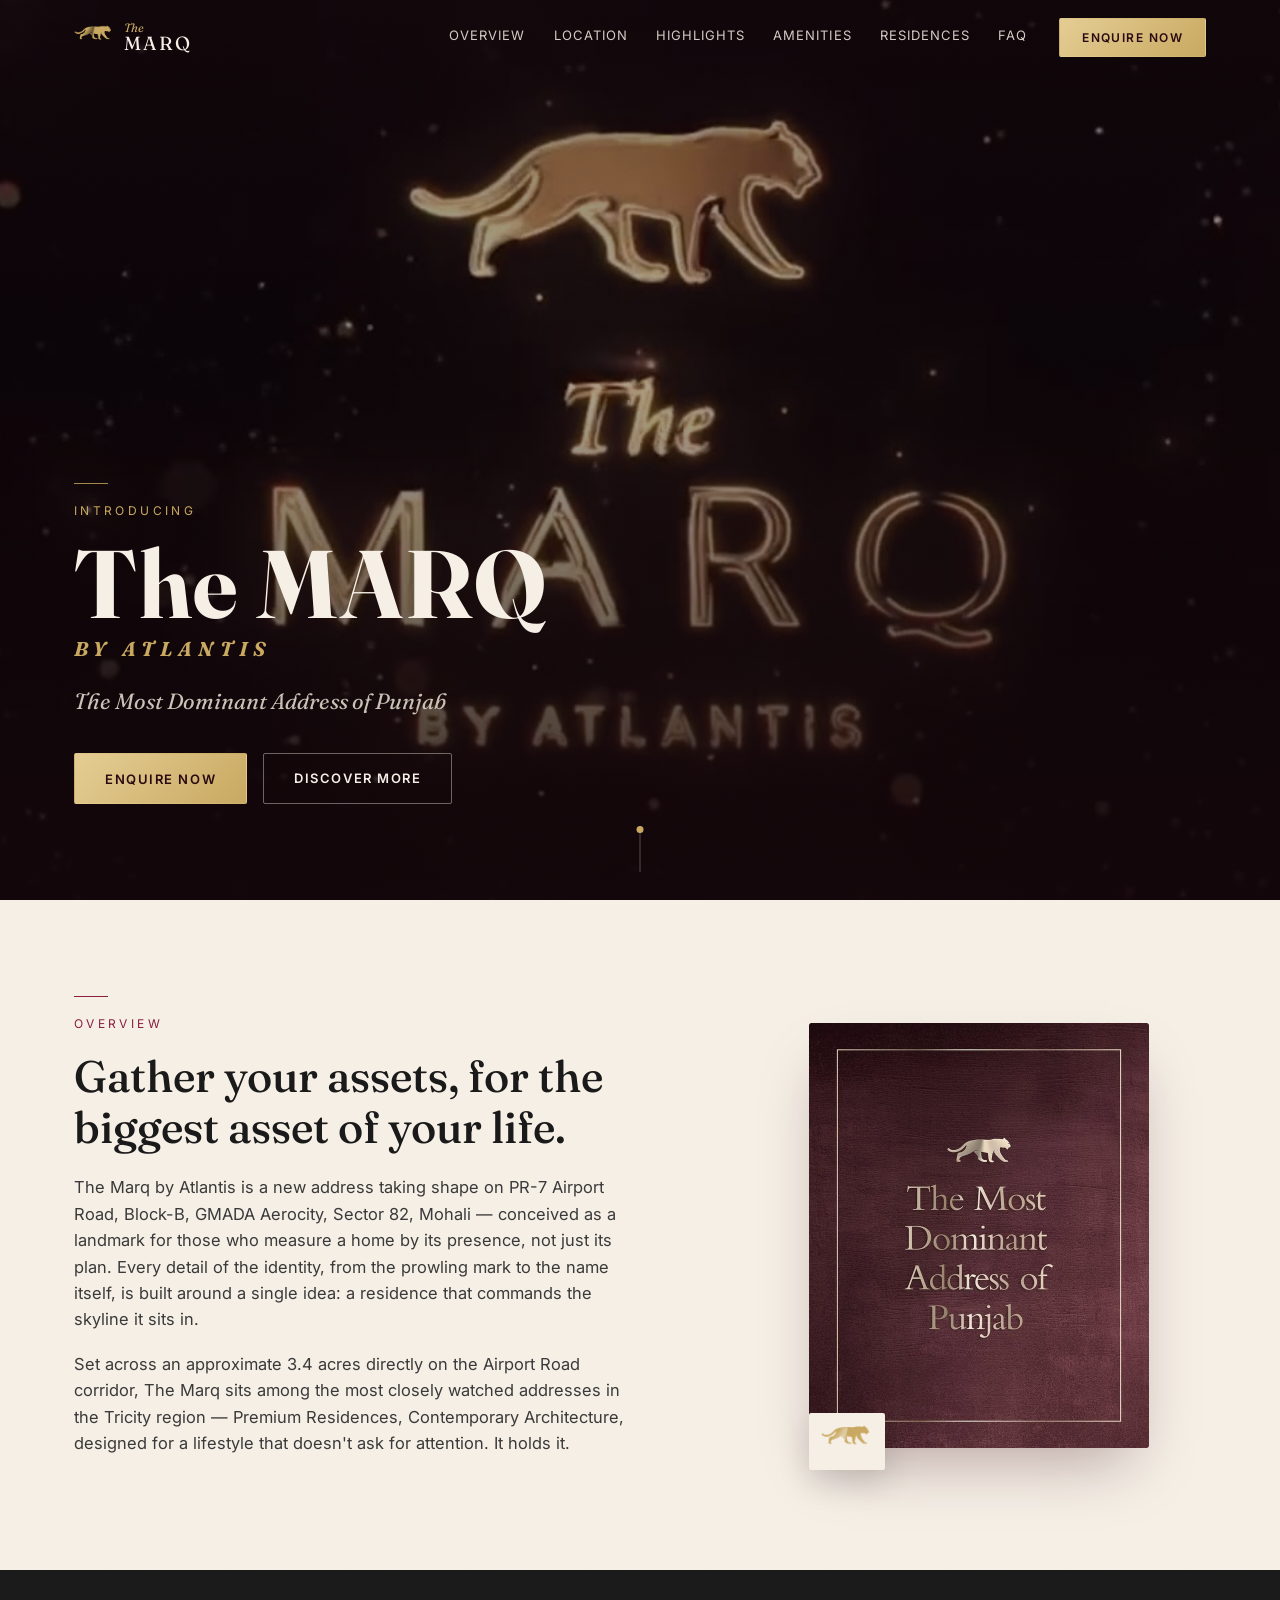
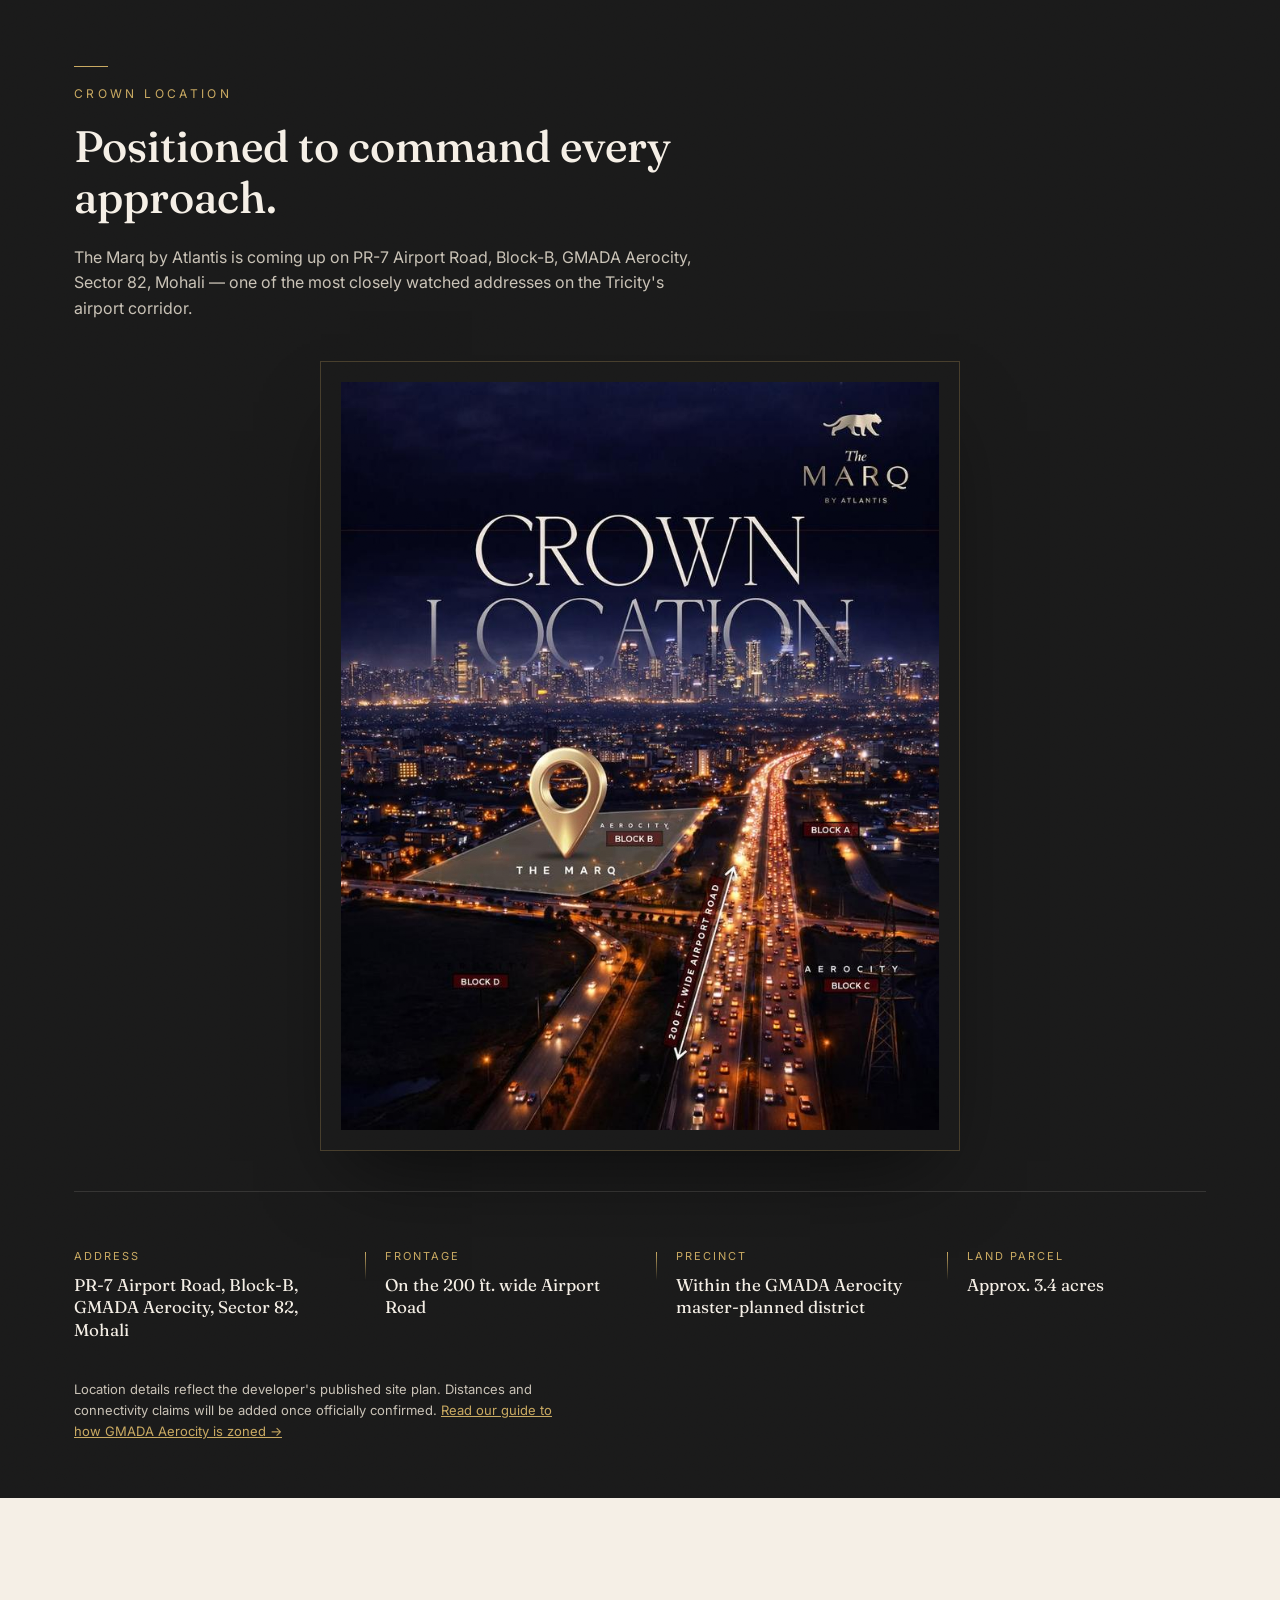
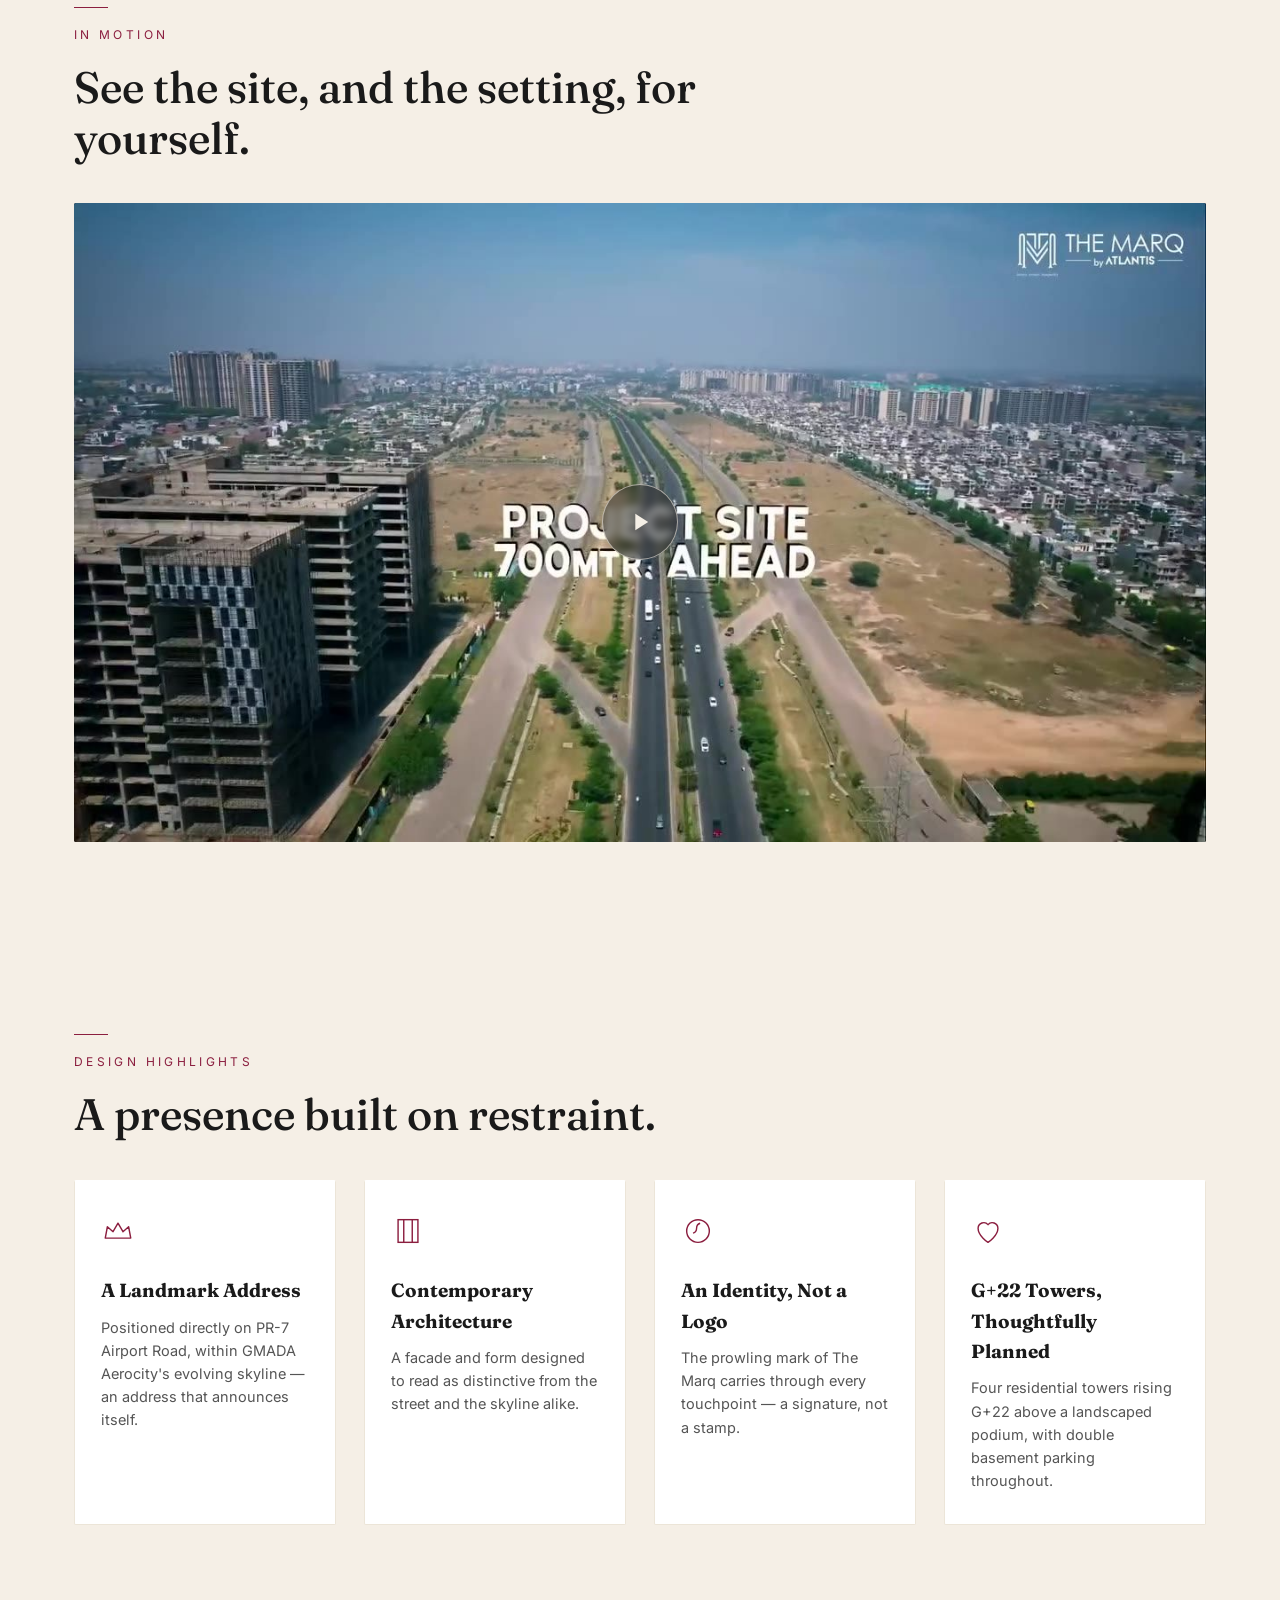
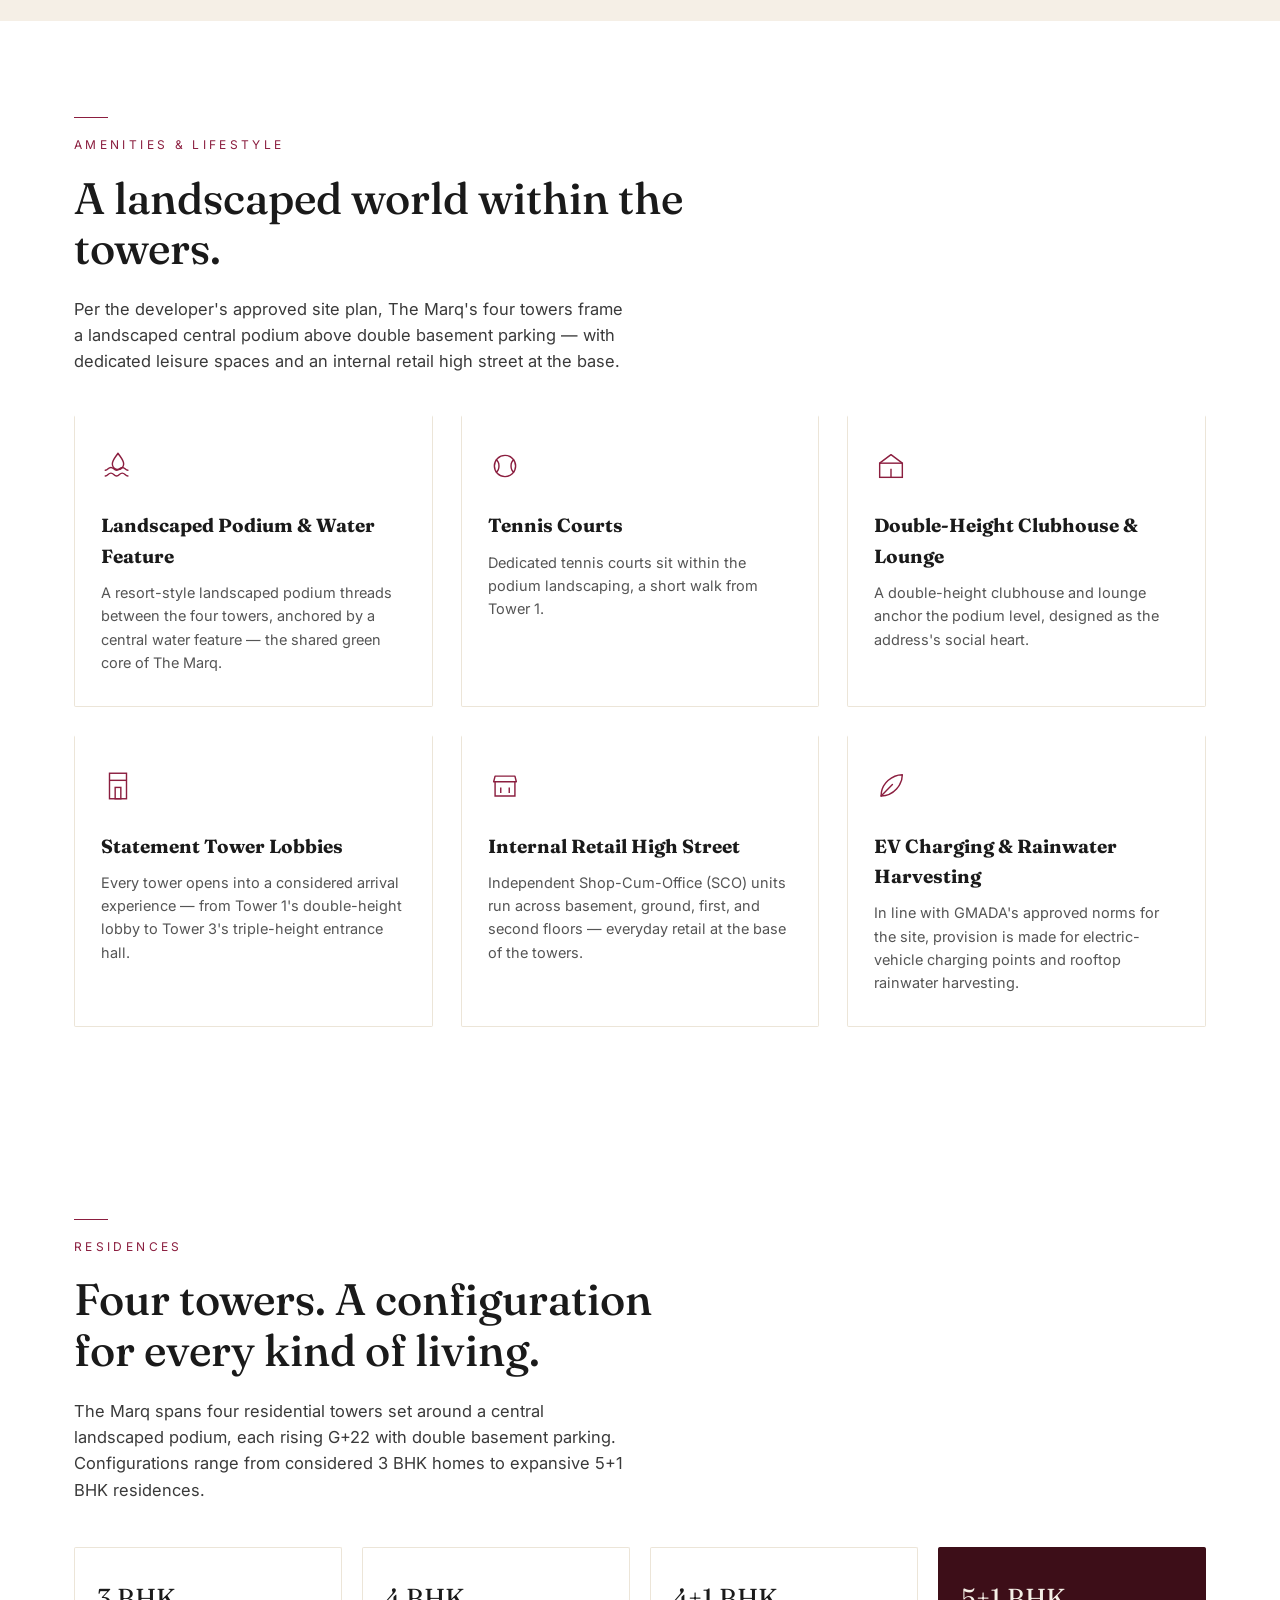
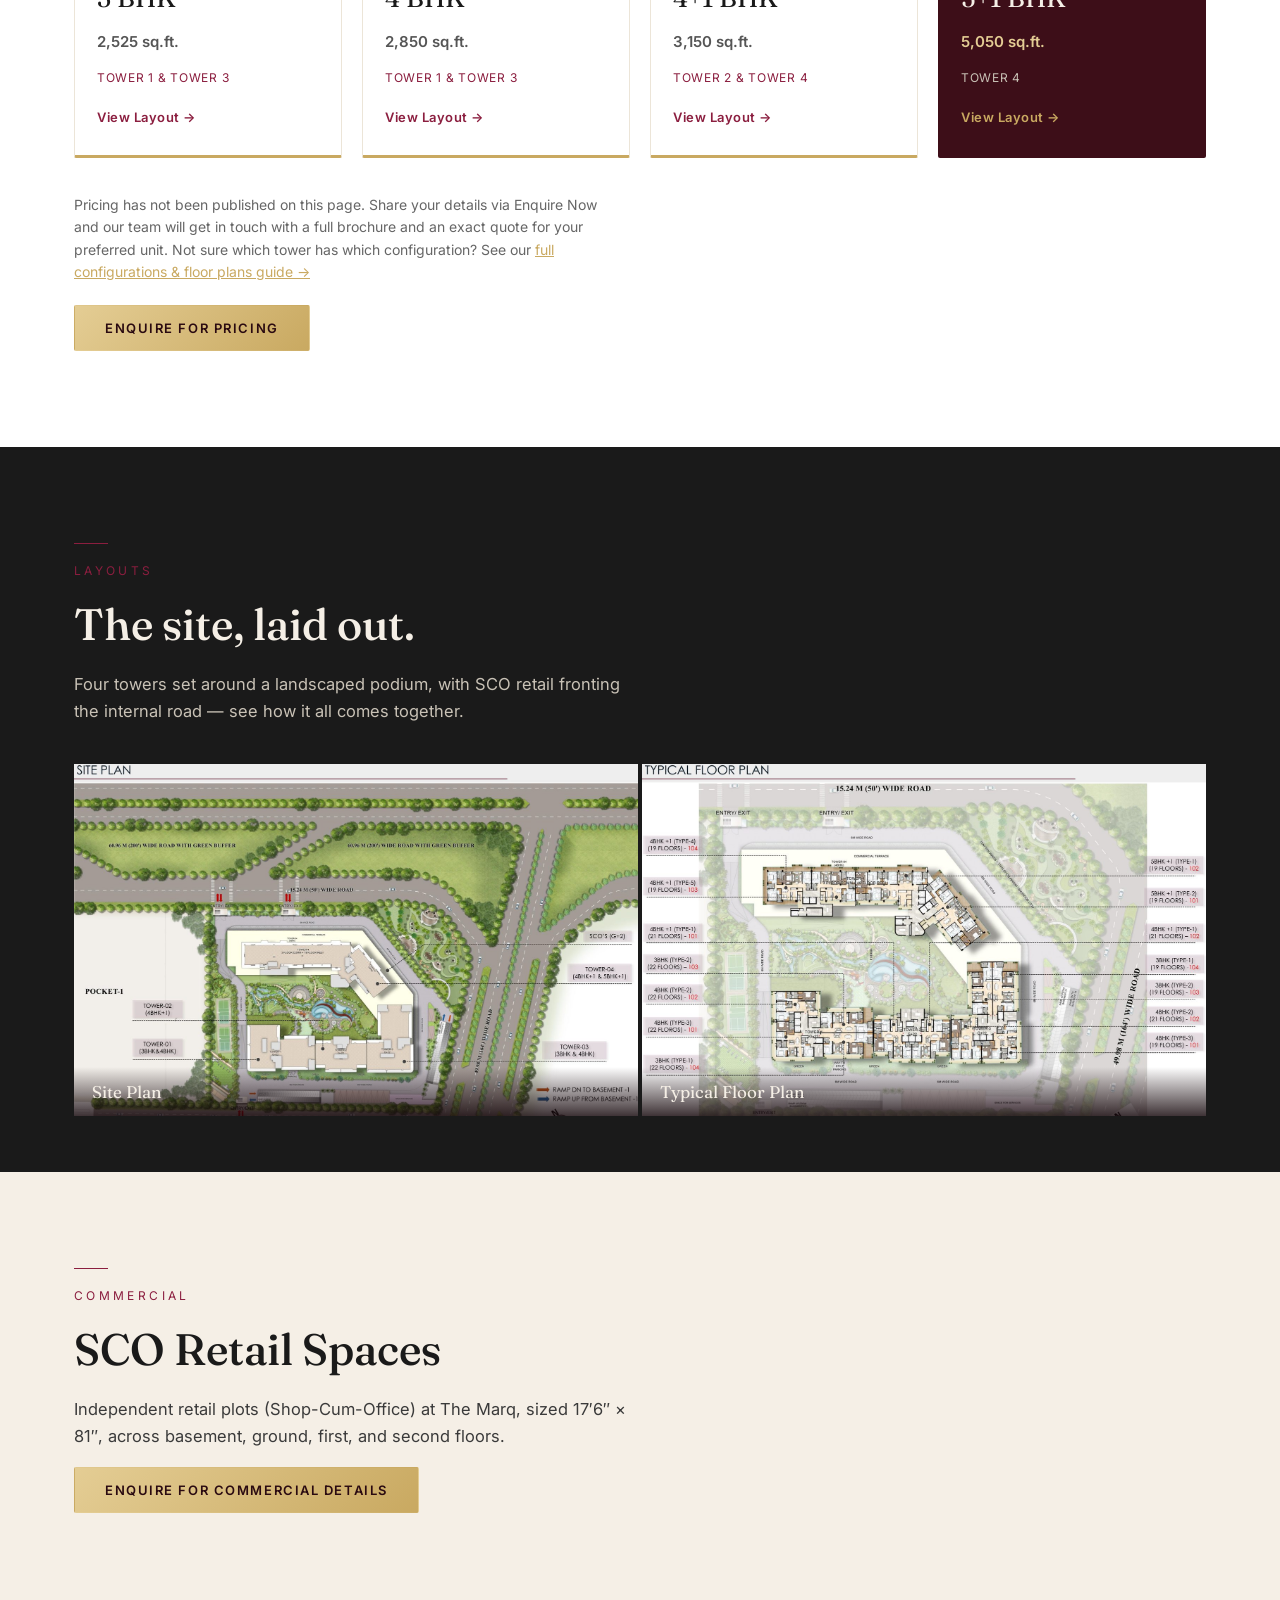
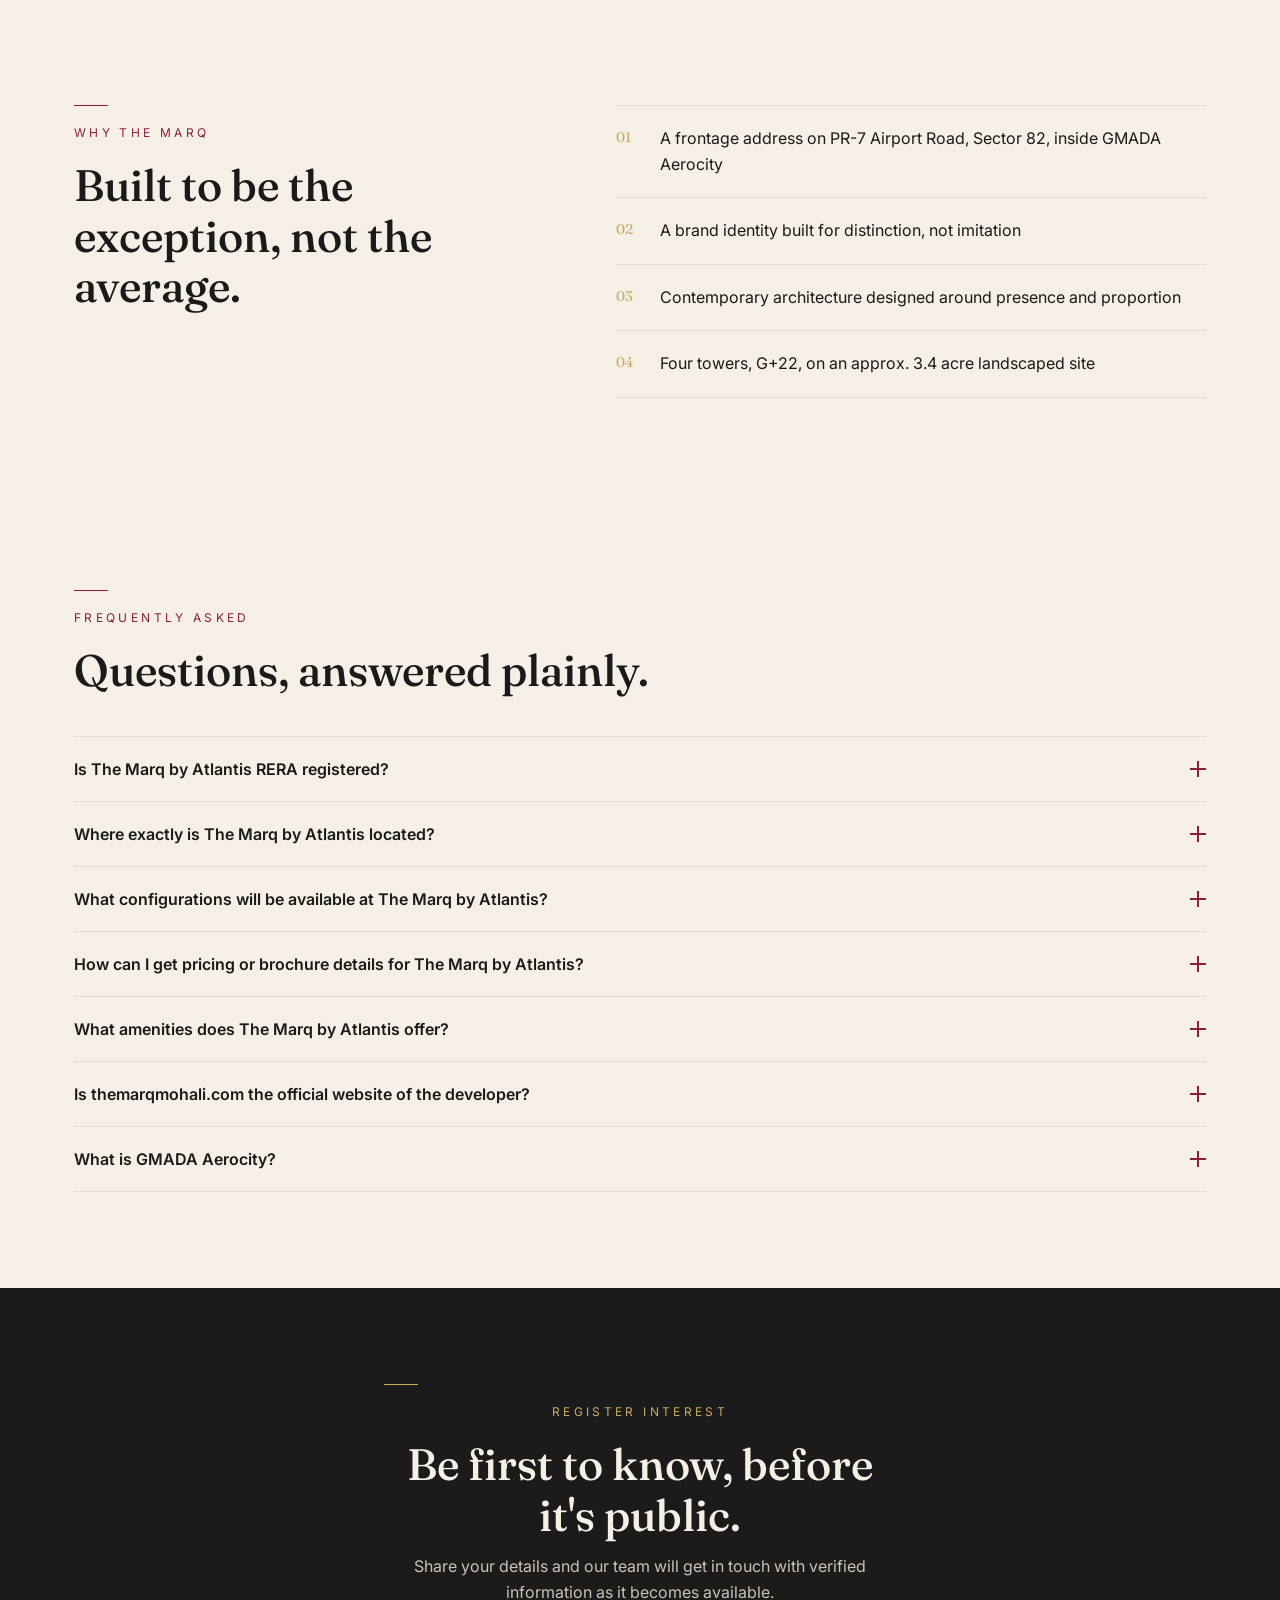
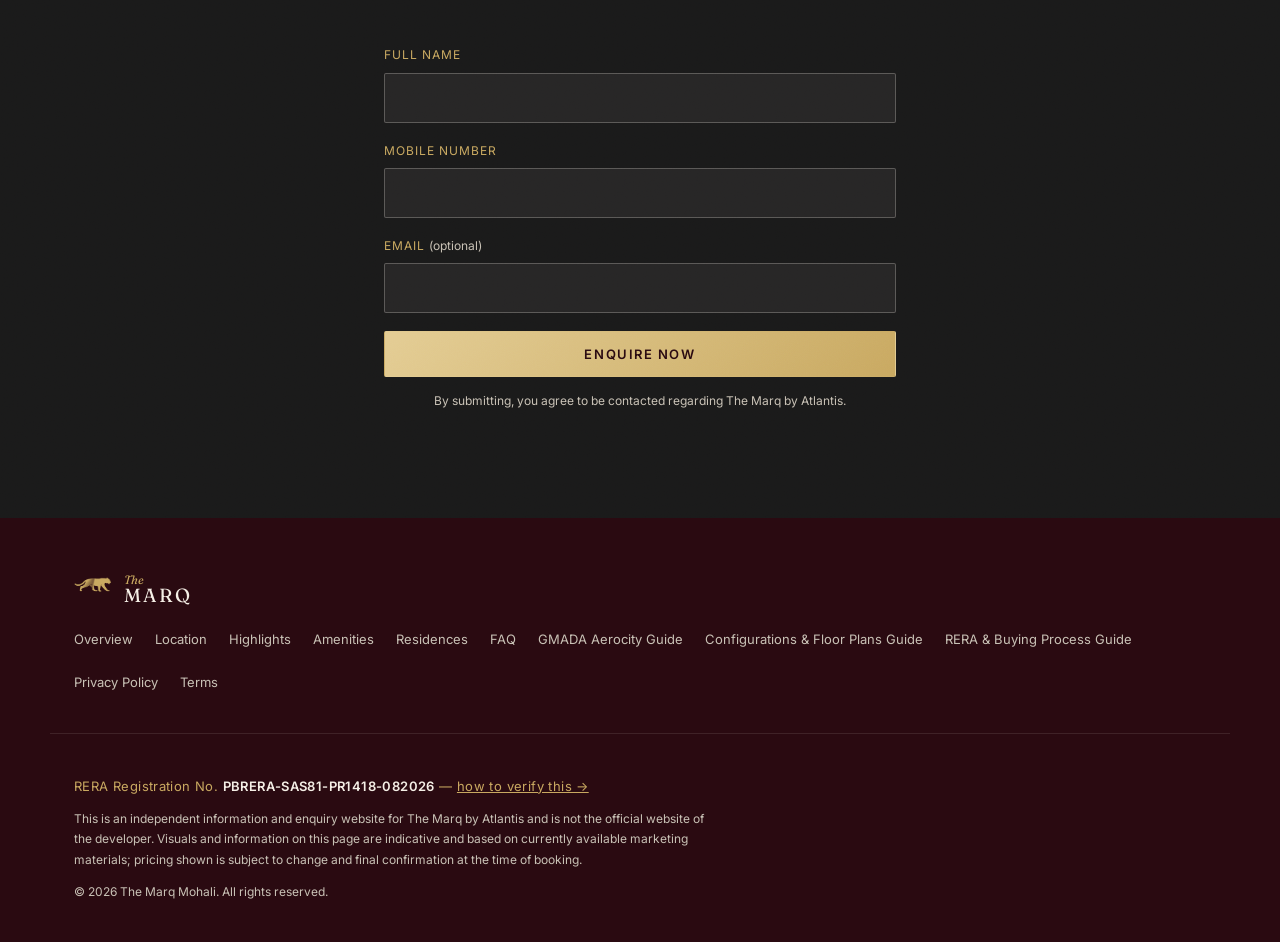
==== index.html @ 149535db "Add files via upload" ====
<!DOCTYPE html>
<html lang="en">
<head>
<!-- Google Tag Manager -->
<script>(function(w,d,s,l,i){w[l]=w[l]||[];w[l].push({'gtm.start':
new Date().getTime(),event:'gtm.js'});var f=d.getElementsByTagName(s)[0],
j=d.createElement(s),dl=l!='dataLayer'?'&l='+l:'';j.async=true;j.src=
'https://www.googletagmanager.com/gtm.js?id='+i+dl;f.parentNode.insertBefore(j,f);
})(window,document,'script','dataLayer','GTM-PC537R3W');</script>
<!-- End Google Tag Manager -->
<meta charset="UTF-8">
<meta name="viewport" content="width=device-width, initial-scale=1.0, viewport-fit=cover">
<title>The Marq by Atlantis Mohali | RERA Approved | 3, 4, 4+1 &amp; 5+1 BHK</title>
<meta name="description" content="The Marq by Atlantis — RERA approved (PBRERA-SAS81-PR1418-082026). 3, 4, 4+1 & 5+1 BHK homes, amenities & SCO retail on PR-7 Airport Road, Mohali.">
<meta name="keywords" content="The Marq Mohali, The Marq by Atlantis, Atlantis The Marq, Atlantis Marq, The Marq RERA, The Marq RERA approved, The Marq 3 BHK, The Marq 4 BHK, The Marq 4+1 BHK, The Marq 5+1 BHK, The Marq Airport Road, The Marq Sector 82, The Marq GMADA Aerocity, The Marq PR-7 Airport Road, The Marq Project Mohali, premium residences Mohali, luxury apartments Airport Road Mohali, Aerocity Mohali apartments">
<link rel="canonical" href="https://themarqmohali.com/">

<!-- Open Graph -->
<meta property="og:type" content="website">
<meta property="og:title" content="The Marq by Atlantis Mohali | RERA Approved | 3, 4, 4+1 &amp; 5+1 BHK">
<meta property="og:description" content="RERA approved (PBRERA-SAS81-PR1418-082026). Residences on PR-7 Airport Road, Sector 82, GMADA Aerocity, Mohali. Register your interest for The Marq by Atlantis.">
<meta property="og:url" content="https://themarqmohali.com/">
<meta property="og:image" content="https://themarqmohali.com/assets/images/brand-cover.jpg">
<meta property="og:locale" content="en_IN">
<meta property="og:site_name" content="The Marq Mohali">

<!-- Twitter -->
<meta name="twitter:card" content="summary_large_image">
<meta name="twitter:title" content="The Marq by Atlantis Mohali | RERA Approved">
<meta name="twitter:description" content="RERA approved. Residences on PR-7 Airport Road, Sector 82, GMADA Aerocity, Mohali.">
<meta name="twitter:image" content="https://themarqmohali.com/assets/images/brand-cover.jpg">

<!-- Geo -->
<meta name="geo.region" content="IN-PB">
<meta name="geo.placename" content="Mohali, Sector 82, GMADA Aerocity">

<link rel="icon" type="image/png" sizes="32x32" href="assets/favicon-32.png">
<link rel="icon" type="image/png" sizes="48x48" href="assets/favicon-48.png">
<link rel="apple-touch-icon" href="assets/apple-touch-icon.png">
<link rel="manifest" href="manifest.json">
<meta name="theme-color" content="#3D0E18">

<link rel="preload" as="image" href="assets/images/hero-poster-mobile.jpg" media="(max-width: 640px)">
<link rel="preload" as="image" href="assets/images/hero-poster.jpg" media="(min-width: 641px)">
<link rel="preconnect" href="https://fonts.googleapis.com">
<link rel="preconnect" href="https://fonts.gstatic.com" crossorigin>
<!-- Fonts loaded async (preload + swap to non-blocking media) so they don't delay first paint;
     font-display:swap in the URL already avoids invisible-text flash while they arrive. -->
<link rel="preload" as="style" href="https://fonts.googleapis.com/css2?family=Fraunces:ital,opsz,wght@0,9..144,400;0,9..144,500;0,9..144,600;1,9..144,400&family=Inter:wght@400;500;600;700&display=swap">
<link href="https://fonts.googleapis.com/css2?family=Fraunces:ital,opsz,wght@0,9..144,400;0,9..144,500;0,9..144,600;1,9..144,400&family=Inter:wght@400;500;600;700&display=swap" rel="stylesheet" media="print" onload="this.media='all'">
<noscript><link href="https://fonts.googleapis.com/css2?family=Fraunces:ital,opsz,wght@0,9..144,400;0,9..144,500;0,9..144,600;1,9..144,400&family=Inter:wght@400;500;600;700&display=swap" rel="stylesheet"></noscript>
<link rel="stylesheet" href="styles.css">

<script type="application/ld+json">
{
  "@context": "https://schema.org",
  "@graph": [
    {
      "@type": "Organization",
      "@id": "https://themarqmohali.com/#organization",
      "name": "The Marq Mohali",
      "url": "https://themarqmohali.com/",
      "logo": "https://themarqmohali.com/assets/icon-512.png",
      "description": "Independent information and enquiry site for The Marq by Atlantis, PR-7 Airport Road, Sector 82, Block-B, GMADA Aerocity, Mohali."
    },
    {
      "@type": "WebSite",
      "@id": "https://themarqmohali.com/#website",
      "url": "https://themarqmohali.com/",
      "name": "The Marq Mohali",
      "inLanguage": "en-IN",
      "publisher": { "@id": "https://themarqmohali.com/#organization" }
    },
    {
      "@type": "BreadcrumbList",
      "itemListElement": [
        { "@type": "ListItem", "position": 1, "name": "Home", "item": "https://themarqmohali.com/" }
      ]
    },
    {
      "@type": "ApartmentComplex",
      "@id": "https://themarqmohali.com/#property",
      "name": "The Marq by Atlantis",
      "identifier": "PBRERA-SAS81-PR1418-082026",
      "description": "Four-tower residential development on PR-7 Airport Road, Block-B, GMADA Aerocity, Sector 82, Mohali, offering 3 BHK, 4 BHK, 4+1 BHK and 5+1 BHK residences with an internal SCO retail high street.",
      "url": "https://themarqmohali.com/",
      "image": "https://themarqmohali.com/assets/images/brand-cover.jpg",
      "address": {
        "@type": "PostalAddress",
        "streetAddress": "PR-7 Airport Road, Block-B, GMADA Aerocity",
        "addressLocality": "Mohali",
        "addressRegion": "Punjab",
        "addressCountry": "IN"
      },
      "amenityFeature": [
        { "@type": "LocationFeatureSpecification", "name": "Landscaped Central Podium & Water Feature" },
        { "@type": "LocationFeatureSpecification", "name": "Tennis Courts" },
        { "@type": "LocationFeatureSpecification", "name": "Double-Height Clubhouse & Lounge" },
        { "@type": "LocationFeatureSpecification", "name": "Double-Height & Triple-Height Tower Entrance Lobbies" },
        { "@type": "LocationFeatureSpecification", "name": "Double Basement Parking" },
        { "@type": "LocationFeatureSpecification", "name": "Internal SCO Retail High Street" },
        { "@type": "LocationFeatureSpecification", "name": "EV Charging Provision" },
        { "@type": "LocationFeatureSpecification", "name": "Rainwater Harvesting" }
      ]
    },
    {
      "@type": "FAQPage",
      "mainEntity": [
        {
          "@type": "Question",
          "name": "Is The Marq by Atlantis RERA registered?",
          "acceptedAnswer": { "@type": "Answer", "text": "Yes. The Marq by Atlantis is RERA registered under registration number PBRERA-SAS81-PR1418-082026." }
        },
        {
          "@type": "Question",
          "name": "Where exactly is The Marq by Atlantis located?",
          "acceptedAnswer": { "@type": "Answer", "text": "The Marq by Atlantis is located on PR-7 Airport Road, Block-B, GMADA Aerocity, Sector 82, Mohali, Punjab." }
        },
        {
          "@type": "Question",
          "name": "What configurations will be available at The Marq by Atlantis?",
          "acceptedAnswer": { "@type": "Answer", "text": "The Marq offers 3 BHK (2,525 sq.ft.), 4 BHK (2,850 sq.ft.), 4+1 BHK (3,150 sq.ft.), and 5+1 BHK (5,050 sq.ft.) residences across four towers, each rising G+22 with double basement parking." }
        },
        {
          "@type": "Question",
          "name": "How can I get pricing or brochure details for The Marq by Atlantis?",
          "acceptedAnswer": { "@type": "Answer", "text": "Layouts for each configuration are available to view in the Residences section above. For pricing and a full brochure, share your details via the Enquire Now form and our team will reach out." }
        },
        {
          "@type": "Question",
          "name": "What amenities does The Marq by Atlantis offer?",
          "acceptedAnswer": { "@type": "Answer", "text": "Per the approved site plan, The Marq is designed around a landscaped central podium with a water feature and tennis courts, a double-height clubhouse and lounge, statement double- and triple-height tower entrance lobbies, double basement parking, and an internal SCO retail high street across basement, ground, first, and second floors." }
        },
        {
          "@type": "Question",
          "name": "Is themarqmohali.com the official website of the developer?",
          "acceptedAnswer": { "@type": "Answer", "text": "No. themarqmohali.com is an independent information and enquiry website for The Marq by Atlantis, not the official developer website. Details on this site are based on publicly available marketing and site-plan materials and are updated as official information is confirmed." }
        },
        {
          "@type": "Question",
          "name": "What is GMADA Aerocity?",
          "acceptedAnswer": { "@type": "Answer", "text": "GMADA Aerocity is a master-planned residential and commercial township developed by the Greater Mohali Area Development Authority (GMADA) along the Chandigarh airport corridor in Sector 82, Mohali. The Marq by Atlantis sits within this township, on PR-7 Airport Road, Block-B." }
        }
      ]
    }
  ]
}
</script>
</head>
<body>
<!-- Google Tag Manager (noscript) -->
<noscript><iframe src="https://www.googletagmanager.com/ns.html?id=GTM-PC537R3W"
height="0" width="0" style="display:none;visibility:hidden"></iframe></noscript>
<!-- End Google Tag Manager (noscript) -->

<a class="skip-link" href="#enquire">Skip to enquiry form</a>

<!-- ================= HEADER ================= -->
<header class="site-header" id="siteHeader">
  <div class="header-inner">
    <a href="#top" class="brand" aria-label="The Marq by Atlantis — home">
      <img class="brand-mark" src="assets/images/panther-mark.png" alt="" aria-hidden="true" width="427" height="269">
      <span class="brand-text">
        <span class="brand-the">The</span>
        <span class="brand-marq">MARQ</span>
      </span>
    </a>

    <nav class="site-nav" id="siteNav" aria-label="Primary">
      <a href="#overview">Overview</a>
      <a href="#location">Location</a>
      <a href="#highlights">Highlights</a>
      <a href="#amenities">Amenities</a>
      <a href="#configs">Residences</a>
      <a href="#faq">FAQ</a>
    </nav>

    <button class="btn btn-gold header-cta" data-open-modal>Enquire Now</button>

    <button class="nav-toggle" id="navToggle" aria-label="Open menu" aria-expanded="false" aria-controls="mobileNav">
      <span></span><span></span><span></span>
    </button>
  </div>
</header>

<!-- Kept outside <header> on purpose: backdrop-filter on the scrolled header
     creates a new containing block for position:fixed descendants, which
     broke this overlay's full-viewport sizing once scrolled. -->
<div class="mobile-nav" id="mobileNav">
  <button class="mobile-nav-close" id="mobileNavClose" aria-label="Close menu">&times;</button>
  <img class="mobile-nav-mark" src="assets/images/panther-mark.png" alt="" aria-hidden="true" width="427" height="269">
  <a href="#overview">Overview</a>
  <a href="#location">Location</a>
  <a href="#highlights">Highlights</a>
  <a href="#amenities">Amenities</a>
  <a href="#configs">Residences</a>
  <a href="#faq">FAQ</a>
  <button class="btn btn-gold" data-open-modal>Enquire Now</button>
</div>

<!-- ================= HERO ================= -->
<section class="hero grain" id="top">
  <video class="hero-video" id="heroVideo" autoplay muted loop playsinline aria-hidden="true"></video>
  <script>
    // <source media="..."> on <video> isn't reliably honored across browsers,
    // so pick the right clip and poster explicitly before it starts loading.
    (function () {
      var v = document.getElementById('heroVideo');
      var isMobile = window.matchMedia('(max-width: 640px)').matches;
      v.src = isMobile ? 'assets/videos/welcome-hero-mobile-web.mp4' : 'assets/videos/welcome-hero-web.mp4';
      v.poster = isMobile ? 'assets/images/hero-poster-mobile.jpg' : 'assets/images/hero-poster.jpg';
    })();
  </script>
  <div class="hero-scrim"></div>

  <div class="hero-content">
    <div class="hero-text">
      <p class="eyebrow">Introducing</p>
      <h1 class="hero-title">The MARQ <span class="by-line">by Atlantis</span></h1>
      <p class="hero-tagline">The Most Dominant Address of Punjab</p>
    </div>
    <div class="hero-actions">
      <button class="btn btn-gold" data-open-modal>Enquire Now</button>
      <a href="#overview" class="btn btn-ghost">Discover More</a>
    </div>
  </div>

  <a href="#overview" class="scroll-cue" aria-label="Scroll to content">
    <span></span>
  </a>
</section>

<!-- ================= OVERVIEW ================= -->
<section class="section overview" id="overview">
  <div class="container overview-grid">
    <div class="overview-copy">
      <p class="eyebrow eyebrow-dark">Overview</p>
      <h2 class="section-title">Gather your assets, for the biggest asset of your life.</h2>
      <p class="body-text">
        The Marq by Atlantis is a new address taking shape on PR-7 Airport Road, Block-B,
        GMADA Aerocity, Sector 82, Mohali — conceived as a landmark for those who measure a
        home by its presence, not just its plan. Every detail of the identity, from the
        prowling mark to the name itself, is built around a single idea: a residence that
        commands the skyline it sits in.
      </p>
      <p class="body-text">
        Set across an approximate 3.4 acres directly on the Airport Road corridor, The Marq
        sits among the most closely watched addresses in the Tricity region — Premium
        Residences, Contemporary Architecture, designed for a lifestyle that doesn't ask
        for attention. It holds it.
      </p>
    </div>
    <div class="overview-visual">
      <div class="plate">
        <img src="assets/images/brand-cover.jpg" alt="The Marq by Atlantis — The Most Dominant Address of Punjab" loading="lazy" width="680" height="850">
      </div>
      <img class="panther-float" src="assets/images/panther-mark.png" alt="" width="427" height="269">
    </div>
  </div>
</section>

<!-- ================= CROWN LOCATION ================= -->
<section class="section location grain" id="location">
  <div class="container">
    <p class="eyebrow">Crown Location</p>
    <h2 class="section-title section-title-light">Positioned to command every approach.</h2>
    <p class="location-intro">
      The Marq by Atlantis is coming up on PR-7 Airport Road, Block-B, GMADA Aerocity,
      Sector 82, Mohali — one of the most closely watched addresses on the Tricity's
      airport corridor.
    </p>
  </div>

  <div class="location-visual">
    <img src="assets/images/logo-lockup.jpg" srcset="assets/images/logo-lockup-mobile.jpg 740w, assets/images/logo-lockup.jpg 1170w" sizes="(max-width: 700px) 100vw, 640px" alt="The Marq by Atlantis location map — PR-7 Airport Road, Block-B, GMADA Aerocity, Sector 82, Mohali" loading="lazy" width="1170" height="1463">
  </div>

  <div class="container">
    <div class="location-facts">
      <div class="fact">
        <span class="fact-label">Address</span>
        <span class="fact-value">PR-7 Airport Road, Block-B, GMADA Aerocity, Sector 82, Mohali</span>
      </div>
      <div class="fact">
        <span class="fact-label">Frontage</span>
        <span class="fact-value">On the 200 ft. wide Airport Road</span>
      </div>
      <div class="fact">
        <span class="fact-label">Precinct</span>
        <span class="fact-value">Within the GMADA Aerocity master-planned district</span>
      </div>
      <div class="fact">
        <span class="fact-label">Land Parcel</span>
        <span class="fact-value">Approx. 3.4 acres</span>
      </div>
    </div>
    <p class="location-note">
      Location details reflect the developer's published site plan. Distances and connectivity
      claims will be added once officially confirmed.
      <a href="guides/gmada-aerocity-explained.html" style="color: var(--gold);">Read our guide to how GMADA Aerocity is zoned &rarr;</a>
    </p>
  </div>
</section>

<!-- ================= VIDEO SHOWCASE ================= -->
<section class="section showcase">
  <div class="container">
    <p class="eyebrow eyebrow-dark">In Motion</p>
    <h2 class="section-title">See the site, and the setting, for yourself.</h2>
  </div>
  <div class="showcase-player" id="showcasePlayer">
    <video id="showcaseVideo" playsinline preload="none" poster="assets/images/showcase-poster.jpg">
      <source src="assets/videos/celebrating-life-web.mp4" type="video/mp4">
    </video>
    <script>
      // Poster loads eagerly regardless of preload="none", so serve a smaller
      // crop on mobile rather than the full desktop-width still.
      (function () {
        var v = document.getElementById('showcaseVideo');
        var isMobile = window.matchMedia('(max-width: 640px)').matches;
        v.poster = isMobile ? 'assets/images/showcase-poster-mobile.jpg' : 'assets/images/showcase-poster.jpg';
      })();
    </script>
    <button class="play-button" id="playButton" aria-label="Play video">
      <svg viewBox="0 0 24 24" width="28" height="28"><path d="M8 5v14l11-7z" fill="currentColor"/></svg>
    </button>
  </div>
</section>

<!-- ================= DESIGN HIGHLIGHTS ================= -->
<section class="section highlights" id="highlights">
  <div class="container">
    <p class="eyebrow eyebrow-dark">Design Highlights</p>
    <h2 class="section-title">A presence built on restraint.</h2>

    <div class="highlight-grid">
      <article class="highlight-card">
        <svg class="highlight-icon" viewBox="0 0 48 48" aria-hidden="true"><use href="#icon-crown"></use></svg>
        <h3>A Landmark Address</h3>
        <p>Positioned directly on PR-7 Airport Road, within GMADA Aerocity's evolving
        skyline — an address that announces itself.</p>
      </article>
      <article class="highlight-card">
        <svg class="highlight-icon" viewBox="0 0 48 48" aria-hidden="true"><use href="#icon-facade"></use></svg>
        <h3>Contemporary Architecture</h3>
        <p>A facade and form designed to read as distinctive from the street and
        the skyline alike.</p>
      </article>
      <article class="highlight-card">
        <svg class="highlight-icon" viewBox="0 0 48 48" aria-hidden="true"><use href="#icon-mark"></use></svg>
        <h3>An Identity, Not a Logo</h3>
        <p>The prowling mark of The Marq carries through every touchpoint —
        a signature, not a stamp.</p>
      </article>
      <article class="highlight-card">
        <svg class="highlight-icon" viewBox="0 0 48 48" aria-hidden="true"><use href="#icon-life"></use></svg>
        <h3>G+22 Towers, Thoughtfully Planned</h3>
        <p>Four residential towers rising G+22 above a landscaped podium, with
        double basement parking throughout.</p>
      </article>
    </div>
  </div>
</section>

<!-- ================= AMENITIES ================= -->
<section class="section amenities" id="amenities">
  <div class="container">
    <p class="eyebrow eyebrow-dark">Amenities &amp; Lifestyle</p>
    <h2 class="section-title">A landscaped world within the towers.</h2>
    <p class="body-text">
      Per the developer's approved site plan, The Marq's four towers frame a landscaped
      central podium above double basement parking — with dedicated leisure spaces and
      an internal retail high street at the base.
    </p>

    <div class="highlight-grid amenity-grid">
      <article class="highlight-card">
        <svg class="highlight-icon" viewBox="0 0 48 48" aria-hidden="true"><use href="#icon-water"></use></svg>
        <h3>Landscaped Podium &amp; Water Feature</h3>
        <p>A resort-style landscaped podium threads between the four towers, anchored
        by a central water feature — the shared green core of The Marq.</p>
      </article>
      <article class="highlight-card">
        <svg class="highlight-icon" viewBox="0 0 48 48" aria-hidden="true"><use href="#icon-tennis"></use></svg>
        <h3>Tennis Courts</h3>
        <p>Dedicated tennis courts sit within the podium landscaping, a short walk
        from Tower 1.</p>
      </article>
      <article class="highlight-card">
        <svg class="highlight-icon" viewBox="0 0 48 48" aria-hidden="true"><use href="#icon-club"></use></svg>
        <h3>Double-Height Clubhouse &amp; Lounge</h3>
        <p>A double-height clubhouse and lounge anchor the podium level, designed as
        the address's social heart.</p>
      </article>
      <article class="highlight-card">
        <svg class="highlight-icon" viewBox="0 0 48 48" aria-hidden="true"><use href="#icon-lobby"></use></svg>
        <h3>Statement Tower Lobbies</h3>
        <p>Every tower opens into a considered arrival experience — from Tower 1's
        double-height lobby to Tower 3's triple-height entrance hall.</p>
      </article>
      <article class="highlight-card">
        <svg class="highlight-icon" viewBox="0 0 48 48" aria-hidden="true"><use href="#icon-retail"></use></svg>
        <h3>Internal Retail High Street</h3>
        <p>Independent Shop-Cum-Office (SCO) units run across basement, ground, first,
        and second floors — everyday retail at the base of the towers.</p>
      </article>
      <article class="highlight-card">
        <svg class="highlight-icon" viewBox="0 0 48 48" aria-hidden="true"><use href="#icon-leaf"></use></svg>
        <h3>EV Charging &amp; Rainwater Harvesting</h3>
        <p>In line with GMADA's approved norms for the site, provision is made for
        electric-vehicle charging points and rooftop rainwater harvesting.</p>
      </article>
    </div>
  </div>
</section>

<!-- ================= CONFIGURATIONS ================= -->
<section class="section configs" id="configs">
  <div class="container">
    <p class="eyebrow eyebrow-dark">Residences</p>
    <h2 class="section-title">Four towers. A configuration for every kind of living.</h2>
    <p class="body-text">
      The Marq spans four residential towers set around a central landscaped podium,
      each rising G+22 with double basement parking. Configurations range from
      considered 3 BHK homes to expansive 5+1 BHK residences.
    </p>

    <div class="config-grid">
      <div class="config-card">
        <span class="config-type">3 BHK</span>
        <span class="config-size">2,525 sq.ft.</span>
        <span class="config-towers">Tower 1 &amp; Tower 3</span>
        <button class="config-layout-link" data-lightbox="assets/images/plans/unit-plan-3bhk.jpg" data-lightbox-caption="3 BHK (Type-1) — 2,525 sq.ft.">View Layout &rarr;</button>
      </div>
      <div class="config-card">
        <span class="config-type">4 BHK</span>
        <span class="config-size">2,850 sq.ft.</span>
        <span class="config-towers">Tower 1 &amp; Tower 3</span>
        <button class="config-layout-link" data-lightbox="assets/images/plans/unit-plan-4bhk.jpg" data-lightbox-caption="4 BHK (Type-2) — 2,850 sq.ft.">View Layout &rarr;</button>
      </div>
      <div class="config-card">
        <span class="config-type">4+1 BHK</span>
        <span class="config-size">3,150 sq.ft.</span>
        <span class="config-towers">Tower 2 &amp; Tower 4</span>
        <button class="config-layout-link" data-lightbox="assets/images/plans/unit-plan-4bhk1.jpg" data-lightbox-caption="4+1 BHK (Type-1) — 3,150 sq.ft.">View Layout &rarr;</button>
      </div>
      <div class="config-card config-card-feature">
        <span class="config-type">5+1 BHK</span>
        <span class="config-size">5,050 sq.ft.</span>
        <span class="config-towers">Tower 4</span>
        <button class="config-layout-link" data-lightbox="assets/images/plans/unit-plan-5bhk1.jpg" data-lightbox-caption="5+1 BHK (Type-1) — 5,050 sq.ft.">View Layout &rarr;</button>
      </div>
    </div>

    <p class="config-note">
      Pricing has not been published on this page. Share your details via Enquire Now
      and our team will get in touch with a full brochure and an exact quote for your
      preferred unit. Not sure which tower has which configuration? See our
      <a href="guides/configurations-floor-plans-guide.html" style="color: var(--gold);">full configurations &amp; floor plans guide &rarr;</a>
    </p>
    <button class="btn btn-gold" data-open-modal>Enquire for Pricing</button>
  </div>
</section>

<!-- ================= MASTER PLAN ================= -->
<section class="section master-plan" id="master-plan">
  <div class="container">
    <p class="eyebrow eyebrow-dark">Layouts</p>
    <h2 class="section-title section-title-light">The site, laid out.</h2>
    <p class="body-text" style="color: var(--ivory-dim);">
      Four towers set around a landscaped podium, with SCO retail fronting the
      internal road — see how it all comes together.
    </p>
  </div>
  <div class="plan-gallery">
    <button class="plan-thumb" data-lightbox="assets/images/plans/site-plan.jpg" data-lightbox-caption="Site Plan">
      <img src="assets/images/plans/site-plan.jpg" alt="The Marq by Atlantis site plan" loading="lazy" width="1600" height="1085">
      <span>Site Plan</span>
    </button>
    <button class="plan-thumb" data-lightbox="assets/images/plans/typical-floor-plan.jpg" data-lightbox-caption="Typical Floor Plan">
      <img src="assets/images/plans/typical-floor-plan.jpg" alt="The Marq by Atlantis typical floor plan" loading="lazy" width="1600" height="1085">
      <span>Typical Floor Plan</span>
    </button>
  </div>
</section>

<!-- ================= COMMERCIAL SCO ================= -->
<section class="section commercial-sco">
  <div class="container">
    <p class="eyebrow eyebrow-dark">Commercial</p>
    <h2 class="section-title">SCO Retail Spaces</h2>
    <p class="body-text">
      Independent retail plots (Shop-Cum-Office) at The Marq, sized 17&prime;6&Prime; &times; 81&Prime;,
      across basement, ground, first, and second floors.
    </p>
    <button class="btn btn-gold" data-open-modal>Enquire for Commercial Details</button>
  </div>
</section>

<!-- ================= WHY THE MARQ ================= -->
<section class="section why">
  <div class="container why-grid">
    <div>
      <p class="eyebrow eyebrow-dark">Why The Marq</p>
      <h2 class="section-title">Built to be the exception, not the average.</h2>
    </div>
    <ul class="why-list">
      <li><span>01</span> A frontage address on PR-7 Airport Road, Sector 82, inside GMADA Aerocity</li>
      <li><span>02</span> A brand identity built for distinction, not imitation</li>
      <li><span>03</span> Contemporary architecture designed around presence and proportion</li>
      <li><span>04</span> Four towers, G+22, on an approx. 3.4 acre landscaped site</li>
    </ul>
  </div>
</section>

<!-- ================= FAQ ================= -->
<section class="section faq" id="faq">
  <div class="container">
    <p class="eyebrow eyebrow-dark">Frequently Asked</p>
    <h2 class="section-title">Questions, answered plainly.</h2>

    <div class="faq-list" id="faqList">
      <div class="faq-item">
        <button class="faq-q" aria-expanded="false">
          Is The Marq by Atlantis RERA registered?
          <span class="faq-toggle"></span>
        </button>
        <div class="faq-a"><p>Yes. The Marq by Atlantis is RERA registered under registration number <strong>PBRERA-SAS81-PR1418-082026</strong>.</p></div>
      </div>
      <div class="faq-item">
        <button class="faq-q" aria-expanded="false">
          Where exactly is The Marq by Atlantis located?
          <span class="faq-toggle"></span>
        </button>
        <div class="faq-a"><p>The Marq by Atlantis is located on PR-7 Airport Road, Block-B, GMADA Aerocity, Sector 82, Mohali, Punjab.</p></div>
      </div>
      <div class="faq-item">
        <button class="faq-q" aria-expanded="false">
          What configurations will be available at The Marq by Atlantis?
          <span class="faq-toggle"></span>
        </button>
        <div class="faq-a"><p>The Marq offers 3 BHK (2,525 sq.ft.), 4 BHK (2,850 sq.ft.), 4+1 BHK (3,150 sq.ft.), and 5+1 BHK (5,050 sq.ft.) residences across four towers, each rising G+22 with double basement parking.</p></div>
      </div>
      <div class="faq-item">
        <button class="faq-q" aria-expanded="false">
          How can I get pricing or brochure details for The Marq by Atlantis?
          <span class="faq-toggle"></span>
        </button>
        <div class="faq-a"><p>Layouts for each configuration are available to view in the Residences section above. For pricing and a full brochure, share your details via the Enquire Now form and our team will reach out.</p></div>
      </div>
      <div class="faq-item">
        <button class="faq-q" aria-expanded="false">
          What amenities does The Marq by Atlantis offer?
          <span class="faq-toggle"></span>
        </button>
        <div class="faq-a"><p>Per the approved site plan, The Marq is designed around a landscaped central podium with a water feature and tennis courts, a double-height clubhouse and lounge, statement double- and triple-height tower entrance lobbies, double basement parking, and an internal SCO retail high street across basement, ground, first, and second floors.</p></div>
      </div>
      <div class="faq-item">
        <button class="faq-q" aria-expanded="false">
          Is themarqmohali.com the official website of the developer?
          <span class="faq-toggle"></span>
        </button>
        <div class="faq-a"><p>No. themarqmohali.com is an independent information and enquiry website for The Marq by Atlantis, not the official developer website. Details on this site are based on publicly available marketing and site-plan materials and are updated as official information is confirmed.</p></div>
      </div>
      <div class="faq-item">
        <button class="faq-q" aria-expanded="false">
          What is GMADA Aerocity?
          <span class="faq-toggle"></span>
        </button>
        <div class="faq-a"><p>GMADA Aerocity is a master-planned residential and commercial township developed by the Greater Mohali Area Development Authority (GMADA) along the Chandigarh airport corridor in Sector 82, Mohali. The Marq by Atlantis sits within this township, on PR-7 Airport Road, Block-B.</p></div>
      </div>
    </div>
  </div>
</section>

<!-- ================= ENQUIRE ================= -->
<section class="section enquire grain" id="enquire">
  <div class="container enquire-inner">
    <p class="eyebrow">Register Interest</p>
    <h2 class="section-title section-title-light">Be first to know, before it's public.</h2>
    <p class="enquire-sub">Share your details and our team will get in touch with verified information as it becomes available.</p>

    <form class="lead-form" id="mainForm" novalidate>
      <input type="hidden" name="project" value="The Marq by Atlantis">
      <input type="hidden" name="source" value="main-form">
      <div class="field">
        <label for="mainName">Full Name</label>
        <input type="text" id="mainName" name="name" required autocomplete="name">
      </div>
      <div class="field">
        <label for="mainMobile">Mobile Number</label>
        <input type="tel" id="mainMobile" name="mobile" required autocomplete="tel">
      </div>
      <div class="field">
        <label for="mainEmail">Email <span class="optional">(optional)</span></label>
        <input type="email" id="mainEmail" name="email" autocomplete="email">
      </div>
      <button type="submit" class="btn btn-gold btn-block">Enquire Now</button>
      <p class="form-note">By submitting, you agree to be contacted regarding The Marq by Atlantis.</p>
    </form>

    <div class="form-success" id="mainSuccess" hidden>
      <svg viewBox="0 0 24 24" width="40" height="40"><path d="M9 16.2 4.8 12l-1.4 1.4L9 19 21 7l-1.4-1.4z" fill="currentColor"/></svg>
      <h3>Thank you!</h3>
      <p>Our team will contact you shortly with verified details on The Marq by Atlantis.</p>
    </div>
  </div>
</section>

<!-- ================= FOOTER ================= -->
<footer class="site-footer">
  <div class="container footer-grid">
    <div class="footer-brand">
      <img class="brand-mark" src="assets/images/panther-mark.png" alt="" aria-hidden="true" width="427" height="269">
      <span class="brand-text"><span class="brand-the">The</span><span class="brand-marq">MARQ</span></span>
    </div>
    <nav class="footer-nav">
      <a href="#overview">Overview</a>
      <a href="#location">Location</a>
      <a href="#highlights">Highlights</a>
      <a href="#amenities">Amenities</a>
      <a href="#configs">Residences</a>
      <a href="#faq">FAQ</a>
      <a href="guides/gmada-aerocity-explained.html">GMADA Aerocity Guide</a>
      <a href="guides/configurations-floor-plans-guide.html">Configurations &amp; Floor Plans Guide</a>
      <a href="guides/rera-registration-buying-guide.html">RERA &amp; Buying Process Guide</a>
      <a href="privacy-policy.html">Privacy Policy</a>
      <a href="terms.html">Terms</a>
    </nav>
  </div>
  <div class="container footer-legal">
    <p class="rera-line">RERA Registration No. <strong>PBRERA-SAS81-PR1418-082026</strong> &mdash;
      <a href="guides/rera-registration-buying-guide.html" style="color: var(--gold);">how to verify this &rarr;</a></p>
    <p>
      This is an independent information and enquiry website for The Marq by Atlantis and is
      not the official website of the developer. Visuals and information on this page are
      indicative and based on currently available marketing materials; pricing shown is
      subject to change and final confirmation at the time of booking.
    </p>
    <p>&copy; <span id="year"></span> The Marq Mohali. All rights reserved.</p>
  </div>
</footer>

<!-- ================= MODAL ================= -->
<div class="modal-overlay" id="modalOverlay">
  <div class="modal" role="dialog" aria-modal="true" aria-labelledby="modalTitle">
    <button class="modal-close" id="modalClose" aria-label="Close">&times;</button>
    <div class="modal-body" id="modalBody">
      <p class="eyebrow eyebrow-dark">The Marq by Atlantis</p>
      <h3 id="modalTitle">Register Your Interest</h3>
      <form class="lead-form" id="modalForm" novalidate>
        <input type="hidden" name="project" value="The Marq by Atlantis">
        <input type="hidden" name="source" value="modal">
        <div class="field">
          <label for="modalName">Full Name</label>
          <input type="text" id="modalName" name="name" required autocomplete="name">
        </div>
        <div class="field">
          <label for="modalMobile">Mobile Number</label>
          <input type="tel" id="modalMobile" name="mobile" required autocomplete="tel">
        </div>
        <div class="field">
          <label for="modalEmail">Email <span class="optional">(optional)</span></label>
          <input type="email" id="modalEmail" name="email" autocomplete="email">
        </div>
        <button type="submit" class="btn btn-gold btn-block">Enquire Now</button>
      </form>
    </div>
    <div class="modal-success" id="modalSuccess" hidden>
      <svg viewBox="0 0 24 24" width="40" height="40"><path d="M9 16.2 4.8 12l-1.4 1.4L9 19 21 7l-1.4-1.4z" fill="currentColor"/></svg>
      <h3>Thank you!</h3>
      <p>Our team will contact you shortly with verified details on The Marq by Atlantis.</p>
    </div>
  </div>
</div>

<!-- ================= LIGHTBOX ================= -->
<div class="lightbox" id="lightbox">
  <button class="lightbox-close" id="lightboxClose" aria-label="Close">&times;</button>
  <figure>
    <img id="lightboxImg" src="" alt="">
    <figcaption id="lightboxCaption"></figcaption>
  </figure>
</div>

<!-- SVG sprite -->
<svg style="display:none" aria-hidden="true">
  <symbol id="icon-crown" viewBox="0 0 48 48"><path d="M6 34h36l-3-16-8 7-7-12-7 12-8-7-3 16z" fill="none" stroke="currentColor" stroke-width="2" stroke-linejoin="round"/></symbol>
  <symbol id="icon-facade" viewBox="0 0 48 48"><rect x="10" y="8" width="28" height="32" fill="none" stroke="currentColor" stroke-width="2"/><line x1="18" y1="8" x2="18" y2="40" stroke="currentColor" stroke-width="2"/><line x1="30" y1="8" x2="30" y2="40" stroke="currentColor" stroke-width="2"/></symbol>
  <symbol id="icon-mark" viewBox="0 0 48 48"><circle cx="24" cy="24" r="16" fill="none" stroke="currentColor" stroke-width="2"/><path d="M17 27c3-1 5-4 5-7s2-6 5-7" fill="none" stroke="currentColor" stroke-width="2"/></symbol>
  <symbol id="icon-life" viewBox="0 0 48 48"><path d="M24 40s-14-9-14-20a8 8 0 0 1 14-5 8 8 0 0 1 14 5c0 11-14 20-14 20z" fill="none" stroke="currentColor" stroke-width="2" stroke-linejoin="round"/></symbol>
  <symbol id="icon-water" viewBox="0 0 48 48"><path d="M6 30c4 0 4-4 8-4s4 4 8 4 4-4 8-4 4 4 8 4M6 38c4 0 4-4 8-4s4 4 8 4 4-4 8-4 4 4 8 4" fill="none" stroke="currentColor" stroke-width="2" stroke-linecap="round"/><path d="M24 6c4 6 8 10 8 15a8 8 0 0 1-16 0c0-5 4-9 8-15z" fill="none" stroke="currentColor" stroke-width="2" stroke-linejoin="round"/></symbol>
  <symbol id="icon-tennis" viewBox="0 0 48 48"><circle cx="24" cy="24" r="15" fill="none" stroke="currentColor" stroke-width="2"/><path d="M11 15c6 3 6 15 0 18M37 15c-6 3-6 15 0 18" fill="none" stroke="currentColor" stroke-width="2"/></symbol>
  <symbol id="icon-club" viewBox="0 0 48 48"><rect x="8" y="20" width="32" height="20" fill="none" stroke="currentColor" stroke-width="2"/><path d="M8 20 24 8l16 12" fill="none" stroke="currentColor" stroke-width="2" stroke-linejoin="round"/><line x1="24" y1="28" x2="24" y2="40" stroke="currentColor" stroke-width="2"/></symbol>
  <symbol id="icon-lobby" viewBox="0 0 48 48"><rect x="12" y="6" width="24" height="36" fill="none" stroke="currentColor" stroke-width="2"/><rect x="20" y="26" width="8" height="16" fill="none" stroke="currentColor" stroke-width="2"/><line x1="12" y1="16" x2="36" y2="16" stroke="currentColor" stroke-width="2"/></symbol>
  <symbol id="icon-retail" viewBox="0 0 48 48"><path d="M8 18h32l-2-8H10l-2 8z" fill="none" stroke="currentColor" stroke-width="2" stroke-linejoin="round"/><path d="M10 18v20h28V18" fill="none" stroke="currentColor" stroke-width="2"/><line x1="18" y1="26" x2="18" y2="34" stroke="currentColor" stroke-width="2"/><line x1="30" y1="26" x2="30" y2="34" stroke="currentColor" stroke-width="2"/></symbol>
  <symbol id="icon-leaf" viewBox="0 0 48 48"><path d="M10 38C10 20 26 8 40 8c0 14-12 30-30 30z" fill="none" stroke="currentColor" stroke-width="2" stroke-linejoin="round"/><path d="M10 38 26 22" fill="none" stroke="currentColor" stroke-width="2" stroke-linecap="round"/></symbol>
</svg>

<!-- ================= STICKY MOBILE CTA ================= -->
<div class="sticky-cta" id="stickyCta">
  <button class="btn btn-gold btn-block" data-open-modal>Enquire Now</button>
</div>

<script src="script.js" defer></script>
</body>
</html>
---- styles.css ----
/* ============================================================
   THE MARQ MOHALI — design tokens
   Wine  #3D0E18   Near-black #1A1A1A   Gold #C9A961
   Ivory #F5EFE6   Secondary wine #8B1E3F
   ============================================================ */

:root {
  --wine: #3D0E18;
  --wine-deep: #2A0A11;
  --wine-accent: #8B1E3F;
  --ink: #1A1A1A;
  --gold: #C9A961;
  --gold-bright: #E4CD94;
  --ivory: #F5EFE6;
  --ivory-dim: #C9C2B6;

  --font-display: 'Fraunces', 'Cormorant Garamond', Georgia, serif;
  --font-body: 'Inter', -apple-system, BlinkMacSystemFont, sans-serif;
  --font-label: 'Inter', sans-serif;

  --container: 1180px;
  --radius: 2px;
  --ease: cubic-bezier(.22,.61,.36,1);
}

* { box-sizing: border-box; }
html { scroll-behavior: smooth; }

@media (prefers-reduced-motion: reduce) {
  html { scroll-behavior: auto; }
  * { animation-duration: 0.001ms !important; transition-duration: 0.001ms !important; }
}

body {
  margin: 0;
  font-family: var(--font-body);
  background: var(--ivory);
  color: var(--ink);
  line-height: 1.6;
  -webkit-font-smoothing: antialiased;
  -webkit-tap-highlight-color: transparent;
}

img { max-width: 100%; height: auto; display: block; }

.grain {
  position: relative;
}
.grain::after {
  content: '';
  position: absolute;
  inset: 0;
  pointer-events: none;
  opacity: .05;
  mix-blend-mode: overlay;
  background-image: url("data:image/svg+xml,%3Csvg xmlns='http://www.w3.org/2000/svg' width='120' height='120'%3E%3Cfilter id='n'%3E%3CfeTurbulence type='fractalNoise' baseFrequency='0.9' numOctaves='2' stitchTiles='stitch'/%3E%3C/filter%3E%3Crect width='100%25' height='100%25' filter='url(%23n)'/%3E%3C/svg%3E");
}

.container {
  max-width: var(--container);
  margin: 0 auto;
  padding: 0 24px;
}

.skip-link {
  position: absolute;
  left: -999px;
  top: 0;
  background: var(--gold);
  color: var(--ink);
  padding: 12px 20px;
  z-index: 999;
}
.skip-link:focus { left: 16px; top: 16px; }

a { color: inherit; }

:focus-visible {
  outline: 2px solid var(--gold);
  outline-offset: 3px;
}

/* ---------- Buttons ---------- */
.btn {
  display: inline-flex;
  align-items: center;
  justify-content: center;
  gap: 8px;
  padding: 14px 30px;
  font-family: var(--font-label);
  font-size: 13px;
  font-weight: 600;
  letter-spacing: 0.12em;
  text-transform: uppercase;
  text-decoration: none;
  border-radius: var(--radius);
  border: 1px solid transparent;
  cursor: pointer;
  position: relative;
  overflow: hidden;
  transition: transform .35s var(--ease), background .35s var(--ease), color .35s var(--ease), border-color .35s var(--ease), box-shadow .35s var(--ease);
}
.btn-gold {
  background: linear-gradient(135deg, var(--gold-bright), var(--gold));
  color: var(--wine-deep);
}
.btn-gold::before {
  content: '';
  position: absolute;
  inset: 0;
  background: linear-gradient(115deg, transparent 30%, rgba(255,255,255,.55) 50%, transparent 70%);
  transform: translateX(-100%);
  transition: transform .6s var(--ease);
}
.btn-gold:hover::before { transform: translateX(100%); }
.btn-gold:hover { transform: translateY(-2px); box-shadow: 0 14px 28px -10px rgba(201,169,97,.55); }
.btn-ghost {
  background: transparent;
  color: var(--ivory);
  border-color: rgba(245,239,230,.4);
}
.btn-ghost:hover { border-color: var(--gold); color: var(--gold); background: rgba(201,169,97,.08); }
.btn-block { width: 100%; }

/* ---------- Eyebrow / headings ---------- */
.eyebrow {
  font-family: var(--font-label);
  font-size: 12px;
  letter-spacing: 0.28em;
  text-transform: uppercase;
  color: var(--gold);
  margin: 0 0 18px;
  position: relative;
  padding-top: 18px;
}
.eyebrow::before {
  content: '';
  position: absolute;
  top: 0; left: 0;
  width: 34px;
  height: 1px;
  background: var(--gold);
}
.eyebrow-dark { color: var(--wine-accent); }
.eyebrow-dark::before { background: var(--wine-accent); }
.hero .eyebrow::before { background: var(--gold); opacity: .8; }

.section-title {
  font-family: var(--font-display);
  font-weight: 500;
  font-size: clamp(28px, 4vw, 44px);
  line-height: 1.15;
  margin: 0 0 22px;
  color: var(--ink);
  max-width: 22ch;
}
.section-title-light { color: var(--ivory); }

.body-text {
  font-size: 16.5px;
  color: #3a3a3a;
  max-width: 56ch;
  margin: 0 0 18px;
}

.section { padding: 96px 0; position: relative; }

/* ---------- Header ---------- */
.site-header {
  position: fixed;
  top: 0; left: 0; right: 0;
  z-index: 100;
  background: transparent;
  transition: background .4s var(--ease), box-shadow .4s var(--ease);
}
.site-header.scrolled {
  background: rgba(26,26,26,.92);
  backdrop-filter: blur(8px);
  box-shadow: 0 2px 24px rgba(0,0,0,.2);
}
.header-inner {
  max-width: var(--container);
  margin: 0 auto;
  padding: 18px 24px;
  display: flex;
  align-items: center;
  gap: 32px;
}
.brand {
  display: flex;
  align-items: center;
  gap: 10px;
  text-decoration: none;
  margin-right: auto;
}
.brand-mark { width: 40px; height: auto; flex-shrink: 0; object-fit: contain; }
.brand-text { display: flex; flex-direction: column; line-height: 1; color: var(--ivory); }
.brand-the { font-family: var(--font-display); font-style: italic; font-size: 12px; color: var(--gold); }
.brand-marq { font-family: var(--font-display); font-size: 19px; letter-spacing: 0.12em; }

.site-nav { display: flex; gap: 28px; }
.site-nav a {
  position: relative;
  color: var(--ivory);
  text-decoration: none;
  font-size: 13px;
  letter-spacing: 0.08em;
  text-transform: uppercase;
  opacity: .85;
  padding-bottom: 4px;
  transition: opacity .3s var(--ease), color .3s var(--ease);
}
.site-nav a::after {
  content: '';
  position: absolute;
  left: 0; bottom: 0;
  width: 100%;
  height: 1px;
  background: var(--gold);
  transform: scaleX(0);
  transform-origin: right;
  transition: transform .35s var(--ease);
}
.site-nav a:hover { opacity: 1; color: var(--gold); }
.site-nav a:hover::after { transform: scaleX(1); transform-origin: left; }

.header-cta { padding: 11px 22px; font-size: 12px; }

.nav-toggle {
  display: none;
  flex-direction: column;
  gap: 5px;
  background: none;
  border: none;
  cursor: pointer;
  padding: 6px;
}
.nav-toggle span { width: 22px; height: 2px; background: var(--ivory); display: block; transition: transform .3s var(--ease), opacity .3s var(--ease); }
.nav-toggle[aria-expanded="true"] span:nth-child(1) { transform: translateY(7px) rotate(45deg); }
.nav-toggle[aria-expanded="true"] span:nth-child(2) { opacity: 0; }
.nav-toggle[aria-expanded="true"] span:nth-child(3) { transform: translateY(-7px) rotate(-45deg); }

.mobile-nav {
  position: fixed;
  inset: 0;
  z-index: 170;
  display: flex;
  flex-direction: column;
  align-items: center;
  justify-content: center;
  gap: 6px;
  background: linear-gradient(160deg, var(--ink) 0%, var(--wine-deep) 130%);
  opacity: 0;
  visibility: hidden;
  transform: translateY(-8px);
  transition: opacity .4s var(--ease), transform .4s var(--ease), visibility 0s linear .4s;
  padding: 24px;
}
.mobile-nav.open {
  opacity: 1;
  visibility: visible;
  transform: translateY(0);
  transition: opacity .4s var(--ease), transform .4s var(--ease);
}
.mobile-nav-close {
  position: absolute;
  top: max(18px, env(safe-area-inset-top));
  right: 20px;
  background: none;
  border: none;
  color: var(--ivory);
  font-size: 32px;
  line-height: 1;
  cursor: pointer;
  padding: 8px;
}
.mobile-nav-close:hover { color: var(--gold); }
.mobile-nav-mark { width: 44px; height: auto; margin-bottom: 22px; opacity: .9; }
.mobile-nav a {
  color: var(--ivory);
  text-decoration: none;
  padding: 14px 0;
  font-family: var(--font-display);
  font-size: 26px;
  letter-spacing: .02em;
}
.mobile-nav a:active { color: var(--gold); }
.mobile-nav .btn { margin-top: 28px; }

@media (max-width: 880px) {
  .site-nav, .header-cta { display: none; }
  .nav-toggle { display: flex; }
}

/* ---------- Hero ---------- */
.hero {
  position: relative;
  min-height: 100dvh;
  display: flex;
  align-items: flex-end;
  overflow: hidden;
  background: var(--ink);
}
.hero-video {
  position: absolute;
  inset: 0;
  width: 100%;
  height: 100%;
  object-fit: cover;
  object-position: center 22%;
}
@media (max-width: 640px) {
  .hero-video { object-fit: cover; object-position: center; }
}
.hero-scrim {
  position: absolute;
  inset: 0;
  background:
    linear-gradient(180deg, rgba(26,10,15,.55) 0%, rgba(26,10,15,.35) 40%, rgba(20,6,10,.92) 100%);
}
.hero-content {
  position: relative;
  z-index: 2;
  padding: 0 24px 96px;
  max-width: var(--container);
  margin: 0 auto;
  width: 100%;
  color: var(--ivory);
}
.hero .eyebrow { color: var(--gold); }
.hero-title {
  font-family: var(--font-display);
  font-size: clamp(48px, 9vw, 96px);
  line-height: 0.95;
  margin: 0;
  letter-spacing: 0.02em;
}
.by-line {
  display: block;
  font-size: clamp(14px, 2vw, 20px);
  font-style: italic;
  letter-spacing: 0.3em;
  color: var(--gold);
  text-transform: uppercase;
  margin-top: 10px;
}
.hero-tagline {
  font-family: var(--font-display);
  font-style: italic;
  font-size: clamp(16px, 2.2vw, 22px);
  color: var(--ivory-dim);
  margin: 26px 0 34px;
}
.hero-actions { display: flex; gap: 16px; flex-wrap: wrap; }

@media (max-width: 640px) {
  .hero-text { display: none; }
  .hero-actions { display: none; }
  .hero { align-items: flex-end; }
  .hero-content { padding-bottom: calc(120px + env(safe-area-inset-bottom)); }
  .scroll-cue { display: none; }
}

.scroll-cue {
  position: absolute;
  bottom: 28px;
  left: 50%;
  transform: translateX(-50%);
  z-index: 2;
  width: 1px;
  height: 46px;
  background: rgba(245,239,230,.3);
}
.scroll-cue span {
  position: absolute;
  top: 0; left: -3px;
  width: 7px; height: 7px;
  border-radius: 50%;
  background: var(--gold);
  animation: cue 2.2s infinite var(--ease);
}
@keyframes cue {
  0% { top: 0; opacity: 1; }
  100% { top: 100%; opacity: 0; }
}

/* ---------- Overview ---------- */
.overview-grid {
  display: grid;
  grid-template-columns: 1.15fr 0.85fr;
  gap: 64px;
  align-items: center;
}
.overview-visual {
  position: relative;
  display: flex;
  justify-content: center;
}
.overview-visual .plate {
  max-width: 340px;
  width: 100%;
  border-radius: var(--radius);
  overflow: hidden;
  box-shadow: 0 30px 60px -20px rgba(61,14,24,.35);
}
.overview-visual img { border-radius: var(--radius); }
.panther-float {
  position: absolute;
  bottom: -22px;
  left: calc(50% - 170px);
  width: 76px;
  height: auto;
  background: var(--ivory);
  padding: 12px;
  border-radius: var(--radius);
  box-shadow: 0 12px 32px rgba(0,0,0,.15);
}
@media (max-width: 860px) {
  .overview-grid { grid-template-columns: 1fr; }
  .overview-visual .plate { max-width: 280px; }
  .panther-float { left: calc(50% - 140px); }
}

/* ---------- Location ---------- */
.location { background: var(--ink); color: var(--ivory); padding-bottom: 0; }
.location-intro {
  color: var(--ivory-dim);
  font-size: 16px;
  max-width: 62ch;
  margin: 18px 0 0;
}
.location-visual {
  margin: 40px auto 0;
  max-width: 640px;
  padding: 20px;
  border: 1px solid rgba(201,169,97,.25);
  box-shadow: 0 40px 80px -30px rgba(0,0,0,.6);
}
.location-visual img { width: 100%; display: block; }
.location-facts {
  display: grid;
  grid-template-columns: repeat(4, 1fr);
  gap: 32px;
  padding: 56px 0 24px;
  border-top: 1px solid rgba(245,239,230,.12);
  margin-top: 40px;
}
.fact { display: flex; flex-direction: column; gap: 8px; position: relative; padding-left: 20px; }
.fact::before {
  content: '';
  position: absolute;
  left: 0; top: 4px;
  width: 1px;
  height: 28px;
  background: linear-gradient(var(--gold), transparent);
}
.fact:first-child { padding-left: 0; }
.fact:first-child::before { display: none; }
.fact-label { font-size: 11px; letter-spacing: .18em; text-transform: uppercase; color: var(--gold); }
.fact-value { font-family: var(--font-display); font-size: 17px; line-height: 1.35; }
.location-note { font-size: 13px; color: var(--ivory-dim); padding-bottom: 56px; max-width: 60ch; }
@media (max-width: 900px) {
  .location-facts { grid-template-columns: repeat(2, 1fr); }
  .fact:nth-child(3) { padding-left: 0; }
  .fact:nth-child(3)::before { display: none; }
}
@media (max-width: 520px) {
  .location-facts { grid-template-columns: 1fr; }
  .fact { padding-left: 0; }
  .fact::before { display: none; }
}

/* ---------- Showcase ---------- */
.showcase { background: var(--ivory); }
.showcase-player {
  position: relative;
  max-width: var(--container);
  margin: 40px auto 0;
  padding: 0 24px;
}
.showcase-player video {
  width: 100%;
  border-radius: var(--radius);
  display: block;
  background: var(--ink);
}
.play-button {
  position: absolute;
  top: 50%; left: 50%;
  transform: translate(-50%,-50%);
  width: 76px; height: 76px;
  border-radius: 50%;
  border: 1px solid rgba(245,239,230,.6);
  background: rgba(26,26,26,.45);
  color: var(--ivory);
  display: flex;
  align-items: center;
  justify-content: center;
  cursor: pointer;
  backdrop-filter: blur(4px);
  transition: transform .3s var(--ease), background .3s var(--ease);
}
.play-button:hover { transform: translate(-50%,-50%) scale(1.06); background: var(--gold); color: var(--wine-deep); }
.play-button.hidden { display: none; }

/* ---------- Highlights ---------- */
.highlight-grid {
  display: grid;
  grid-template-columns: repeat(4, 1fr);
  gap: 28px;
  margin-top: 40px;
}
.highlight-card {
  background: #fff;
  border: 1px solid #ece5d8;
  border-top: 2px solid transparent;
  padding: 32px 26px;
  border-radius: var(--radius);
  transition: transform .4s var(--ease), box-shadow .4s var(--ease), border-color .4s var(--ease);
}
.highlight-card:hover {
  transform: translateY(-6px);
  border-top-color: var(--gold);
  box-shadow: 0 24px 48px -24px rgba(61,14,24,.25);
}
.highlight-icon { width: 34px; height: 34px; color: var(--wine-accent); margin-bottom: 20px; transition: transform .4s var(--ease); }
.highlight-card:hover .highlight-icon { transform: scale(1.1); }
.highlight-card h3 {
  font-family: var(--font-display);
  font-size: 19px;
  margin: 0 0 10px;
}
.highlight-card p { font-size: 14.5px; color: #555; margin: 0; }
@media (max-width: 980px) {
  .highlight-grid { grid-template-columns: repeat(2, 1fr); }
}
@media (max-width: 560px) {
  .highlight-grid { grid-template-columns: 1fr; }
}

/* ---------- Amenities ---------- */
.amenities { background: #fff; }
.amenity-grid { grid-template-columns: repeat(3, 1fr); }
@media (max-width: 980px) {
  .amenity-grid { grid-template-columns: repeat(2, 1fr); }
}
@media (max-width: 560px) {
  .amenity-grid { grid-template-columns: 1fr; }
}

/* ---------- Configurations ---------- */
.configs { background: #fff; }
.config-grid {
  display: grid;
  grid-template-columns: repeat(4, 1fr);
  gap: 20px;
  margin: 44px 0 36px;
}
.config-card {
  display: flex;
  flex-direction: column;
  gap: 10px;
  padding: 30px 22px;
  border: 1px solid #ece5d8;
  border-bottom: 3px solid var(--gold);
  border-radius: var(--radius);
  transition: transform .4s var(--ease), box-shadow .4s var(--ease);
}
.config-card:hover {
  transform: translateY(-6px);
  box-shadow: 0 24px 48px -24px rgba(61,14,24,.25);
}
.config-card-feature {
  background: var(--wine);
  border-color: var(--wine);
}
.config-type {
  font-family: var(--font-display);
  font-size: 26px;
  color: var(--ink);
}
.config-card-feature .config-type { color: var(--ivory); }
.config-size {
  font-size: 15px;
  color: #555;
  font-weight: 600;
}
.config-card-feature .config-size { color: var(--gold-bright); }
.config-towers {
  font-size: 12px;
  letter-spacing: .06em;
  text-transform: uppercase;
  color: var(--wine-accent);
  margin-top: 4px;
}
.config-card-feature .config-towers { color: var(--ivory-dim); }
.config-layout-link {
  align-self: flex-start;
  margin-top: 12px;
  background: none;
  border: none;
  padding: 0;
  font-family: var(--font-label);
  font-size: 13px;
  font-weight: 600;
  letter-spacing: .04em;
  color: var(--wine-accent);
  cursor: pointer;
  transition: color .3s var(--ease), transform .3s var(--ease);
}
.config-layout-link:hover { color: var(--wine); transform: translateX(3px); }
.config-card-feature .config-layout-link { color: var(--gold); }
.config-card-feature .config-layout-link:hover { color: var(--gold-bright); }
.config-note {
  font-size: 14px;
  color: #666;
  max-width: 60ch;
  margin: 0 0 22px;
}
@media (max-width: 900px) {
  .config-grid { grid-template-columns: repeat(2, 1fr); }
}
@media (max-width: 520px) {
  .config-grid { grid-template-columns: 1fr; }
}

/* ---------- Master Plan / Layouts ---------- */
.master-plan { background: var(--ink); color: var(--ivory); padding-bottom: 56px; }
.plan-gallery {
  display: grid;
  grid-template-columns: repeat(2, 1fr);
  gap: 4px;
  max-width: var(--container);
  margin: 40px auto 0;
  padding: 0 24px;
}
.plan-thumb {
  position: relative;
  border: none;
  padding: 0;
  cursor: pointer;
  overflow: hidden;
  background: #fff;
}
.plan-thumb img {
  width: 100%;
  height: 100%;
  object-fit: cover;
  aspect-ratio: 16/10;
  transition: transform .6s var(--ease);
}
.plan-thumb:hover img { transform: scale(1.04); }
.plan-thumb span {
  position: absolute;
  left: 0; bottom: 0; right: 0;
  padding: 14px 18px;
  background: linear-gradient(0deg, rgba(20,6,10,.82), transparent);
  color: var(--ivory);
  font-family: var(--font-display);
  font-size: 17px;
  text-align: left;
}
@media (max-width: 700px) {
  .plan-gallery { grid-template-columns: 1fr; }
}

/* ---------- Commercial SCO ---------- */
.commercial-sco { background: var(--ivory); }

/* ---------- Why ---------- */
.why { background: var(--ivory); }
.why-grid {
  display: grid;
  grid-template-columns: 0.9fr 1.1fr;
  gap: 60px;
}
.why-list { list-style: none; margin: 0; padding: 0; }
.why-list li {
  display: flex;
  gap: 18px;
  padding: 20px 0;
  border-top: 1px solid #e4dccb;
  font-size: 16px;
}
.why-list li:last-child { border-bottom: 1px solid #e4dccb; }
.why-list span {
  font-family: var(--font-display);
  color: var(--gold);
  font-size: 14px;
  min-width: 26px;
}
@media (max-width: 780px) {
  .why-grid { grid-template-columns: 1fr; }
}

/* ---------- FAQ ---------- */
.faq-list { margin-top: 40px; border-top: 1px solid #e4dccb; }
.faq-item { border-bottom: 1px solid #e4dccb; }
.faq-q {
  width: 100%;
  text-align: left;
  background: none;
  border: none;
  padding: 22px 0;
  font-size: 16px;
  font-family: var(--font-body);
  font-weight: 600;
  color: var(--ink);
  display: flex;
  justify-content: space-between;
  align-items: center;
  cursor: pointer;
}
.faq-toggle { position: relative; width: 16px; height: 16px; flex-shrink: 0; margin-left: 20px; }
.faq-toggle::before, .faq-toggle::after {
  content: '';
  position: absolute;
  background: var(--wine-accent);
  transition: transform .3s var(--ease);
}
.faq-toggle::before { top: 7px; left: 0; width: 16px; height: 2px; }
.faq-toggle::after { top: 0; left: 7px; width: 2px; height: 16px; }
.faq-q[aria-expanded="true"] .faq-toggle::after { transform: scaleY(0); }
.faq-a {
  max-height: 0;
  overflow: hidden;
  transition: max-height .35s var(--ease);
}
.faq-a p { margin: 0 0 22px; color: #555; font-size: 15px; max-width: 65ch; }

/* ---------- Enquire ---------- */
.enquire { background: var(--ink); color: var(--ivory); text-align: center; }
.enquire-inner { max-width: 560px; margin: 0 auto; }
.enquire .section-title { margin: 0 auto 14px; }
.enquire-sub { color: var(--ivory-dim); margin: 0 0 40px; }

.lead-form { text-align: left; }
.field { margin-bottom: 18px; }
.field label {
  display: block;
  font-size: 12px;
  letter-spacing: .08em;
  text-transform: uppercase;
  color: var(--gold);
  margin-bottom: 8px;
}
.optional { color: var(--ivory-dim); text-transform: none; letter-spacing: 0; }
.field input {
  width: 100%;
  padding: 14px 16px;
  background: rgba(245,239,230,.06);
  border: 1px solid rgba(245,239,230,.25);
  border-radius: var(--radius);
  color: var(--ivory);
  font-size: 16px;
  font-family: var(--font-body);
}
.field input:focus { border-color: var(--gold); outline: none; }
.form-note { font-size: 12px; color: var(--ivory-dim); text-align: center; margin-top: 14px; }

.form-success, .modal-success {
  text-align: center;
  padding: 20px 0;
  color: var(--gold);
}
.form-success h3, .modal-success h3 {
  font-family: var(--font-display);
  color: var(--ivory);
  font-size: 24px;
  margin: 14px 0 8px;
}
.form-success p, .modal-success p { color: var(--ivory-dim); margin: 0; }

/* ---------- Footer ---------- */
.site-footer { background: var(--wine-deep); color: var(--ivory-dim); padding: 56px 0 28px; }
.footer-grid {
  display: flex;
  justify-content: space-between;
  align-items: center;
  flex-wrap: wrap;
  gap: 24px;
  padding-bottom: 40px;
  border-bottom: 1px solid rgba(245,239,230,.1);
}
.footer-brand { display: flex; align-items: center; gap: 10px; }
.footer-brand .brand-mark { color: var(--gold); }
.footer-brand .brand-text { color: var(--ivory); }
.footer-nav { display: flex; gap: 22px; flex-wrap: wrap; }
.footer-nav a { text-decoration: none; font-size: 13px; color: var(--ivory-dim); }
.footer-nav a:hover { color: var(--gold); }
.footer-legal { padding-top: 28px; font-size: 12px; line-height: 1.7; }
.footer-legal .rera-line {
  font-size: 13px;
  color: var(--gold);
  letter-spacing: .03em;
  margin-bottom: 10px;
}
.footer-legal .rera-line strong { color: var(--ivory); font-weight: 600; }
.footer-legal p:not(.rera-line) { max-width: 80ch; }

/* ---------- Modal ---------- */
.modal-overlay {
  position: fixed;
  inset: 0;
  background: rgba(20,6,10,.72);
  backdrop-filter: blur(3px);
  display: none;
  align-items: center;
  justify-content: center;
  z-index: 200;
  padding: 20px;
}
.modal-overlay.open { display: flex; }
.modal {
  position: relative;
  background: var(--ink);
  color: var(--ivory);
  max-width: 440px;
  width: 100%;
  padding: 40px 32px;
  border-radius: var(--radius);
  border-top: 3px solid var(--gold);
  max-height: 90vh;
  overflow-y: auto;
  opacity: 0;
  transform: translateY(14px) scale(.98);
  animation: modal-in .4s var(--ease) forwards;
}
@keyframes modal-in {
  to { opacity: 1; transform: translateY(0) scale(1); }
}
@media (max-width: 480px) {
  .modal { padding: 32px 22px; }
}
.modal-close {
  position: absolute;
  top: 14px; right: 18px;
  background: none;
  border: none;
  color: var(--ivory-dim);
  font-size: 26px;
  cursor: pointer;
  line-height: 1;
}
.modal-close:hover { color: var(--gold); }
.modal h3 { font-family: var(--font-display); font-size: 24px; margin: 0 0 22px; color: var(--ivory); }

/* ---------- Lightbox ---------- */
.lightbox {
  position: fixed;
  inset: 0;
  background: rgba(10,4,6,.94);
  display: none;
  align-items: center;
  justify-content: center;
  z-index: 300;
  padding: 40px 20px;
}
.lightbox.open { display: flex; }
.lightbox figure { margin: 0; max-width: 100%; max-height: 90vh; }
.lightbox img {
  max-width: 100%;
  max-height: 80vh;
  border-radius: var(--radius);
  display: block;
  margin: 0 auto;
}
.lightbox figcaption {
  text-align: center;
  color: var(--ivory-dim);
  font-family: var(--font-display);
  font-size: 15px;
  margin-top: 14px;
}
.lightbox-close {
  position: absolute;
  top: max(20px, env(safe-area-inset-top)); right: 24px;
  background: none;
  border: none;
  color: var(--ivory);
  font-size: 34px;
  cursor: pointer;
  z-index: 1;
}
.lightbox-close:hover { color: var(--gold); }

@media (max-width: 640px) {
  .section { padding: 64px 0; }
}

/* ---------- Scroll reveal ---------- */
.section, .highlight-card {
  opacity: 0;
  transform: translateY(18px);
  transition: opacity .7s var(--ease), transform .7s var(--ease);
}
.section.in-view, .highlight-card.in-view {
  opacity: 1;
  transform: none;
}
.hero { opacity: 1; transform: none; }
@media (prefers-reduced-motion: reduce) {
  .section, .highlight-card { opacity: 1; transform: none; }
}

/* ---------- Sticky mobile CTA ---------- */
.sticky-cta {
  position: fixed;
  left: 0; right: 0; bottom: 0;
  z-index: 150;
  background: var(--ink);
  border-top: 1px solid rgba(201,169,97,.3);
  padding: 12px 16px calc(12px + env(safe-area-inset-bottom));
  transform: translateY(100%);
  transition: transform .35s var(--ease);
  box-shadow: 0 -8px 24px rgba(0,0,0,.3);
}
.sticky-cta.show { transform: translateY(0); }
.sticky-cta .btn { padding: 14px 24px; }
body.nav-open .sticky-cta { transform: translateY(100%) !important; }
@media (min-width: 641px) {
  .sticky-cta { display: none; }
}
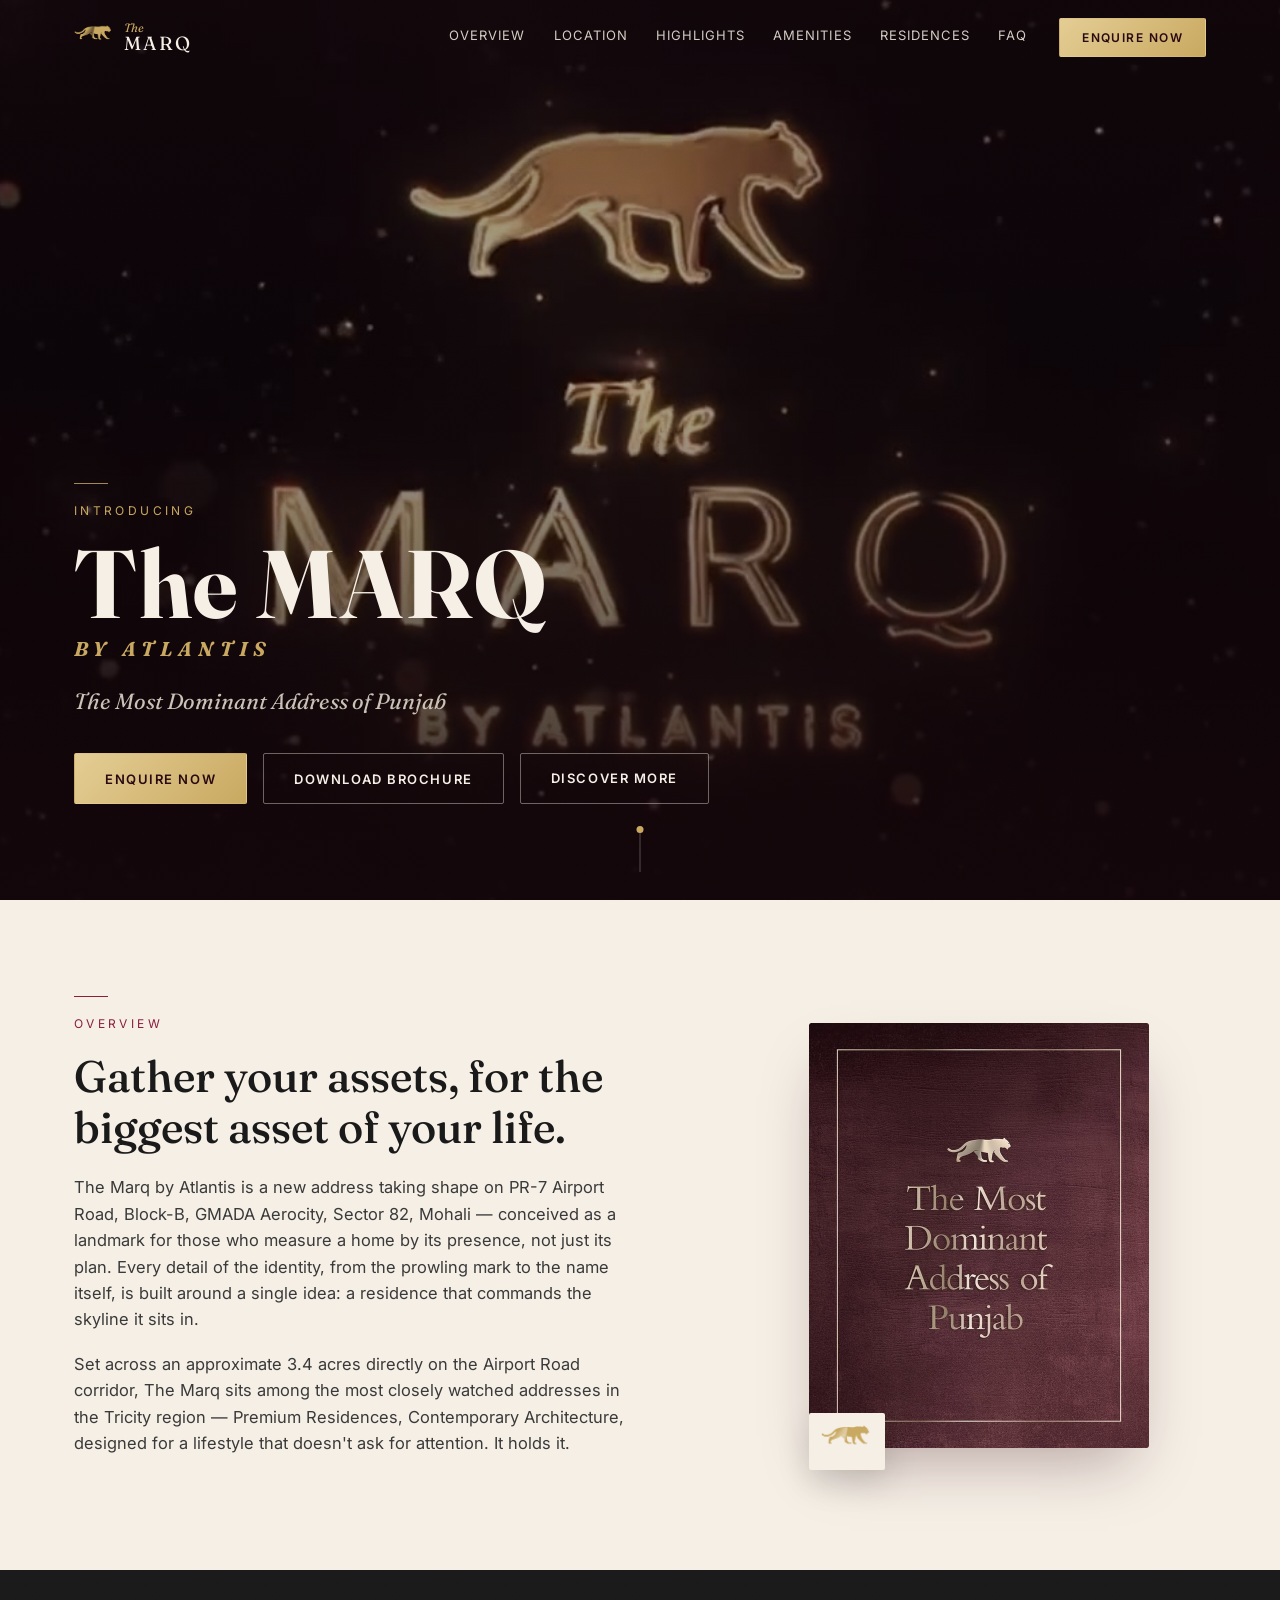
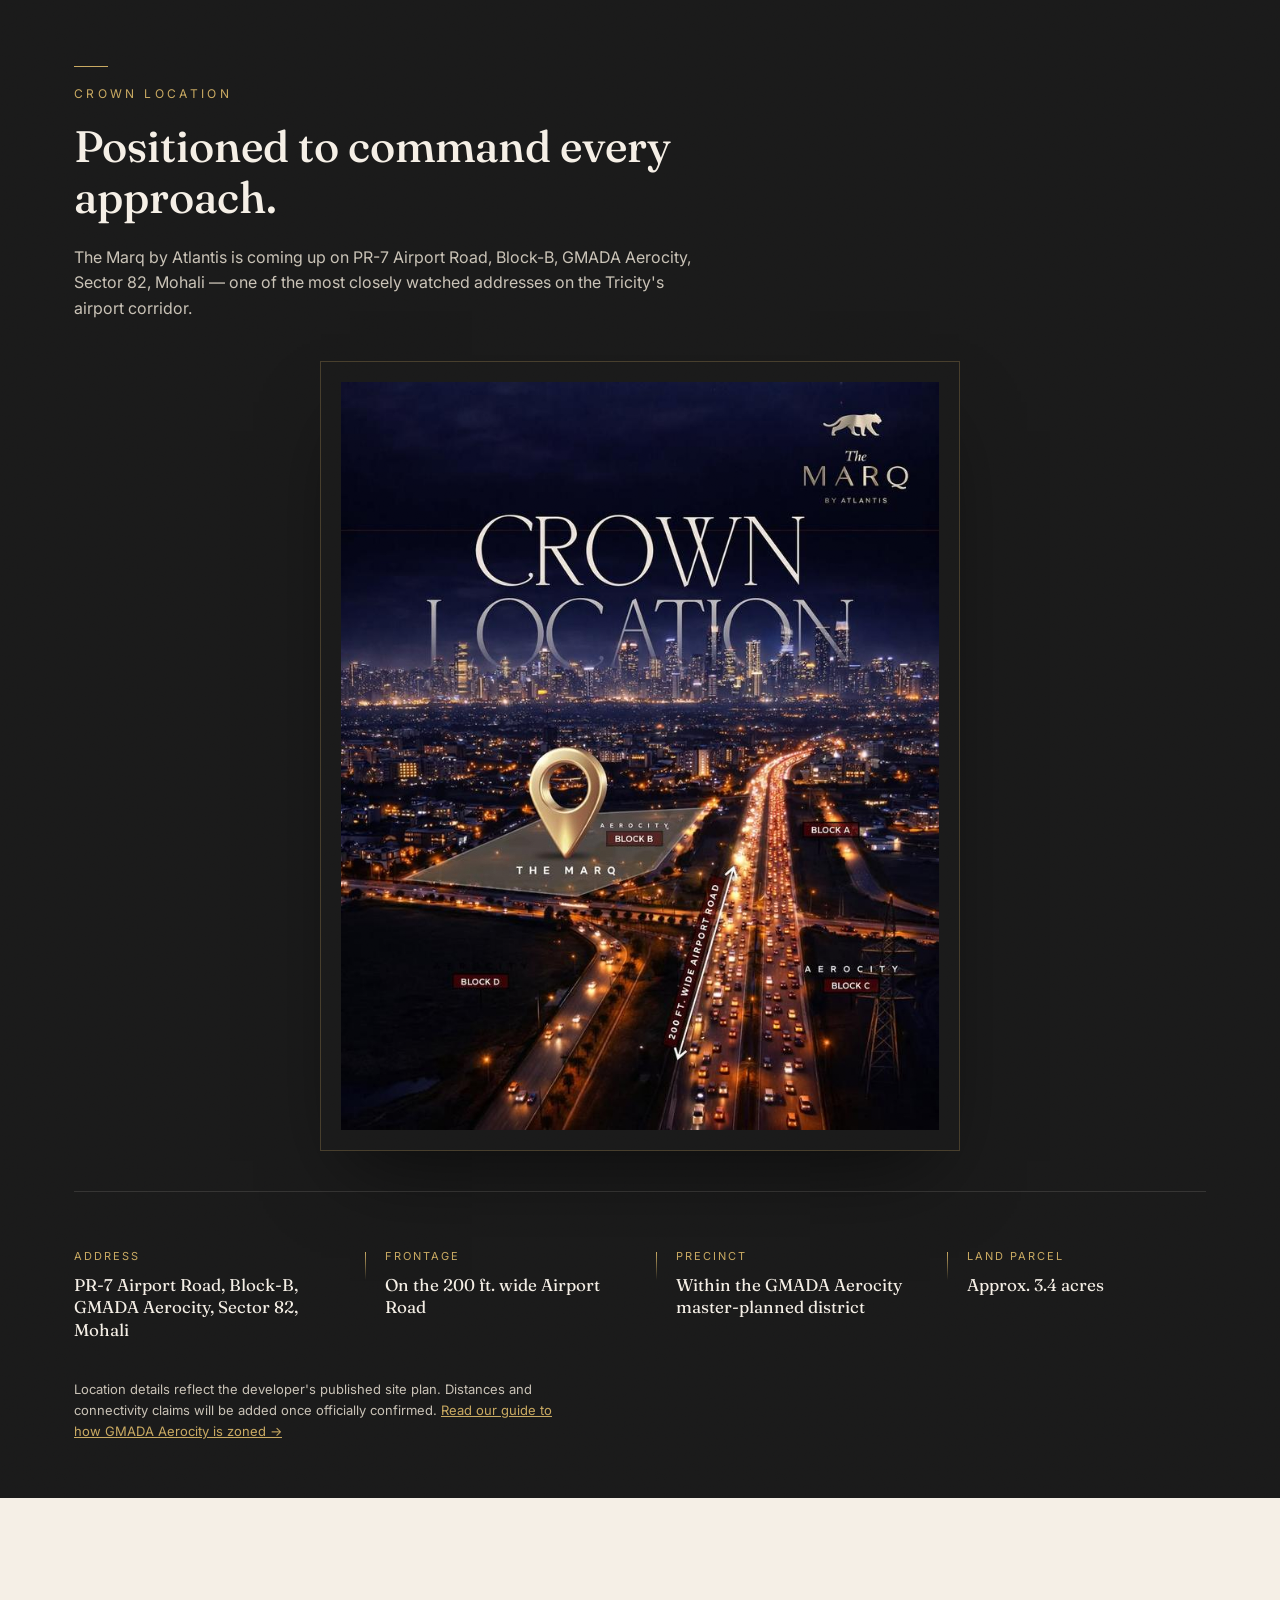
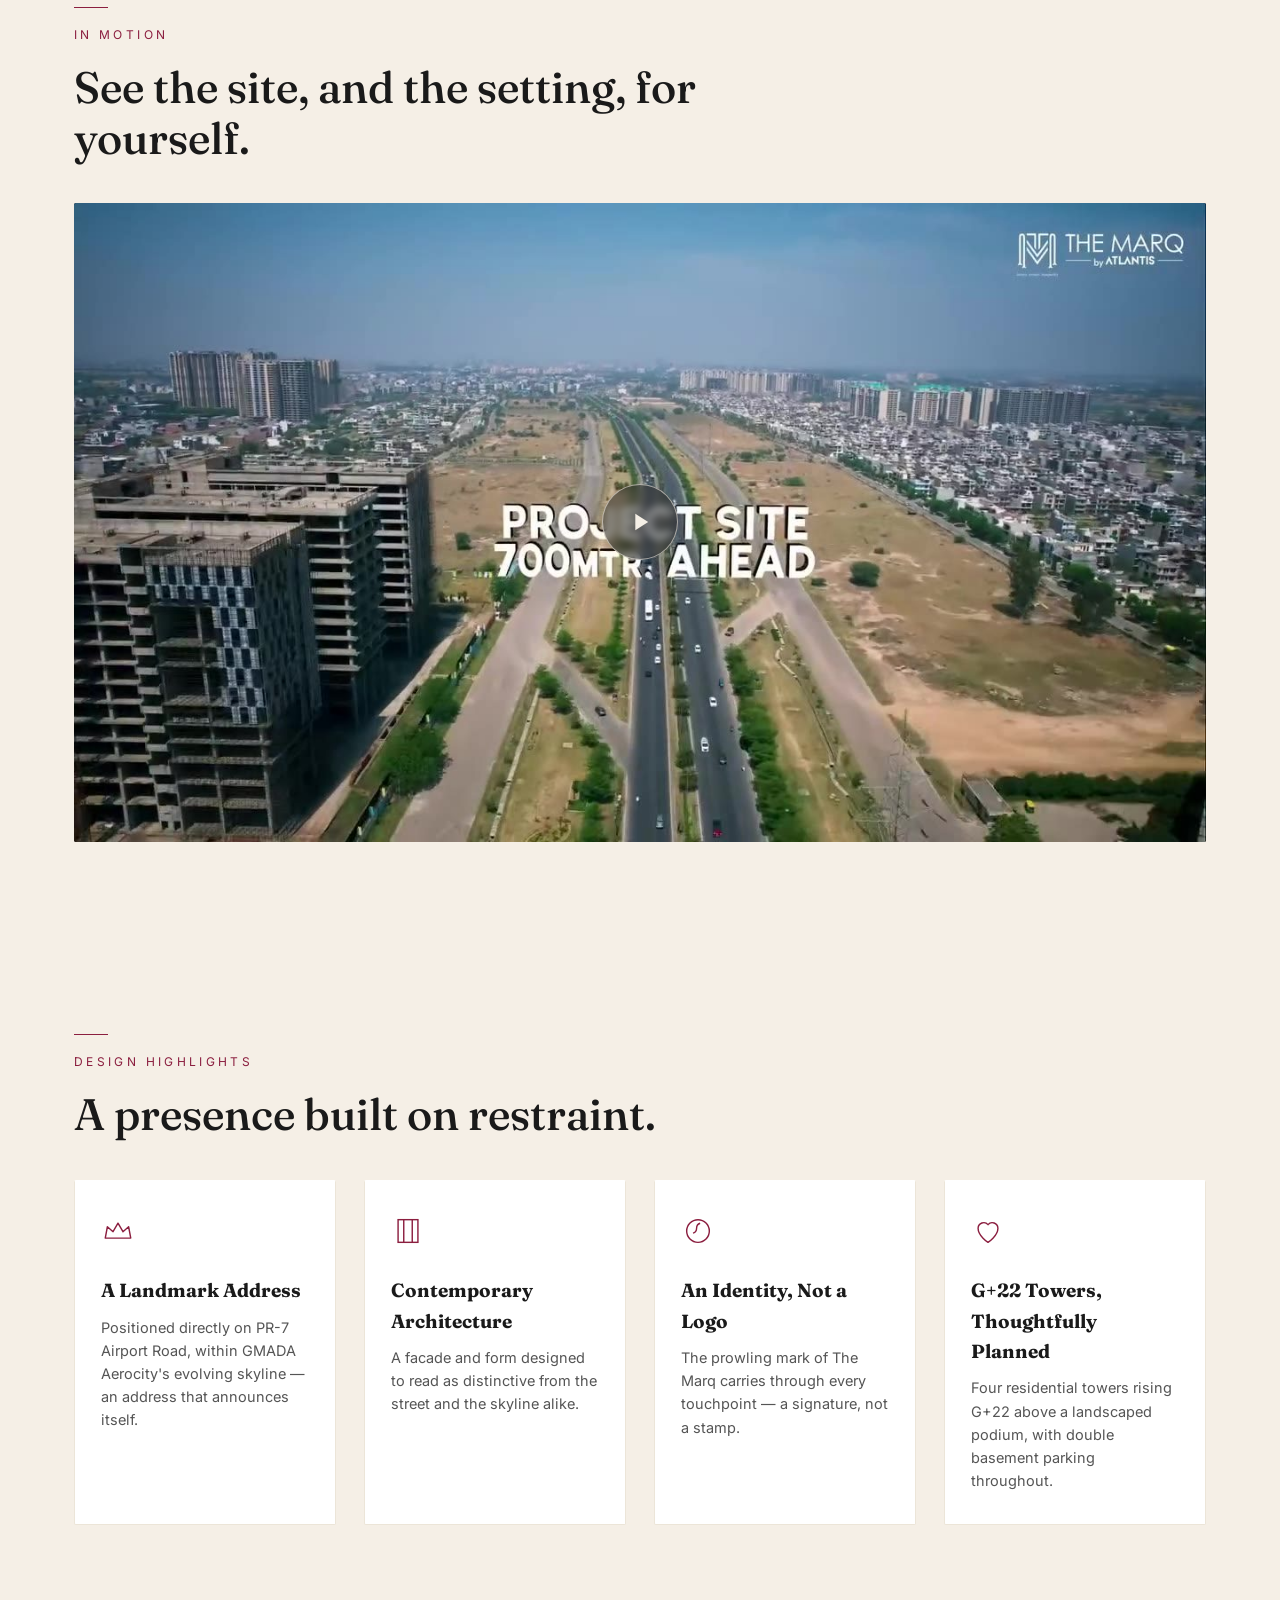
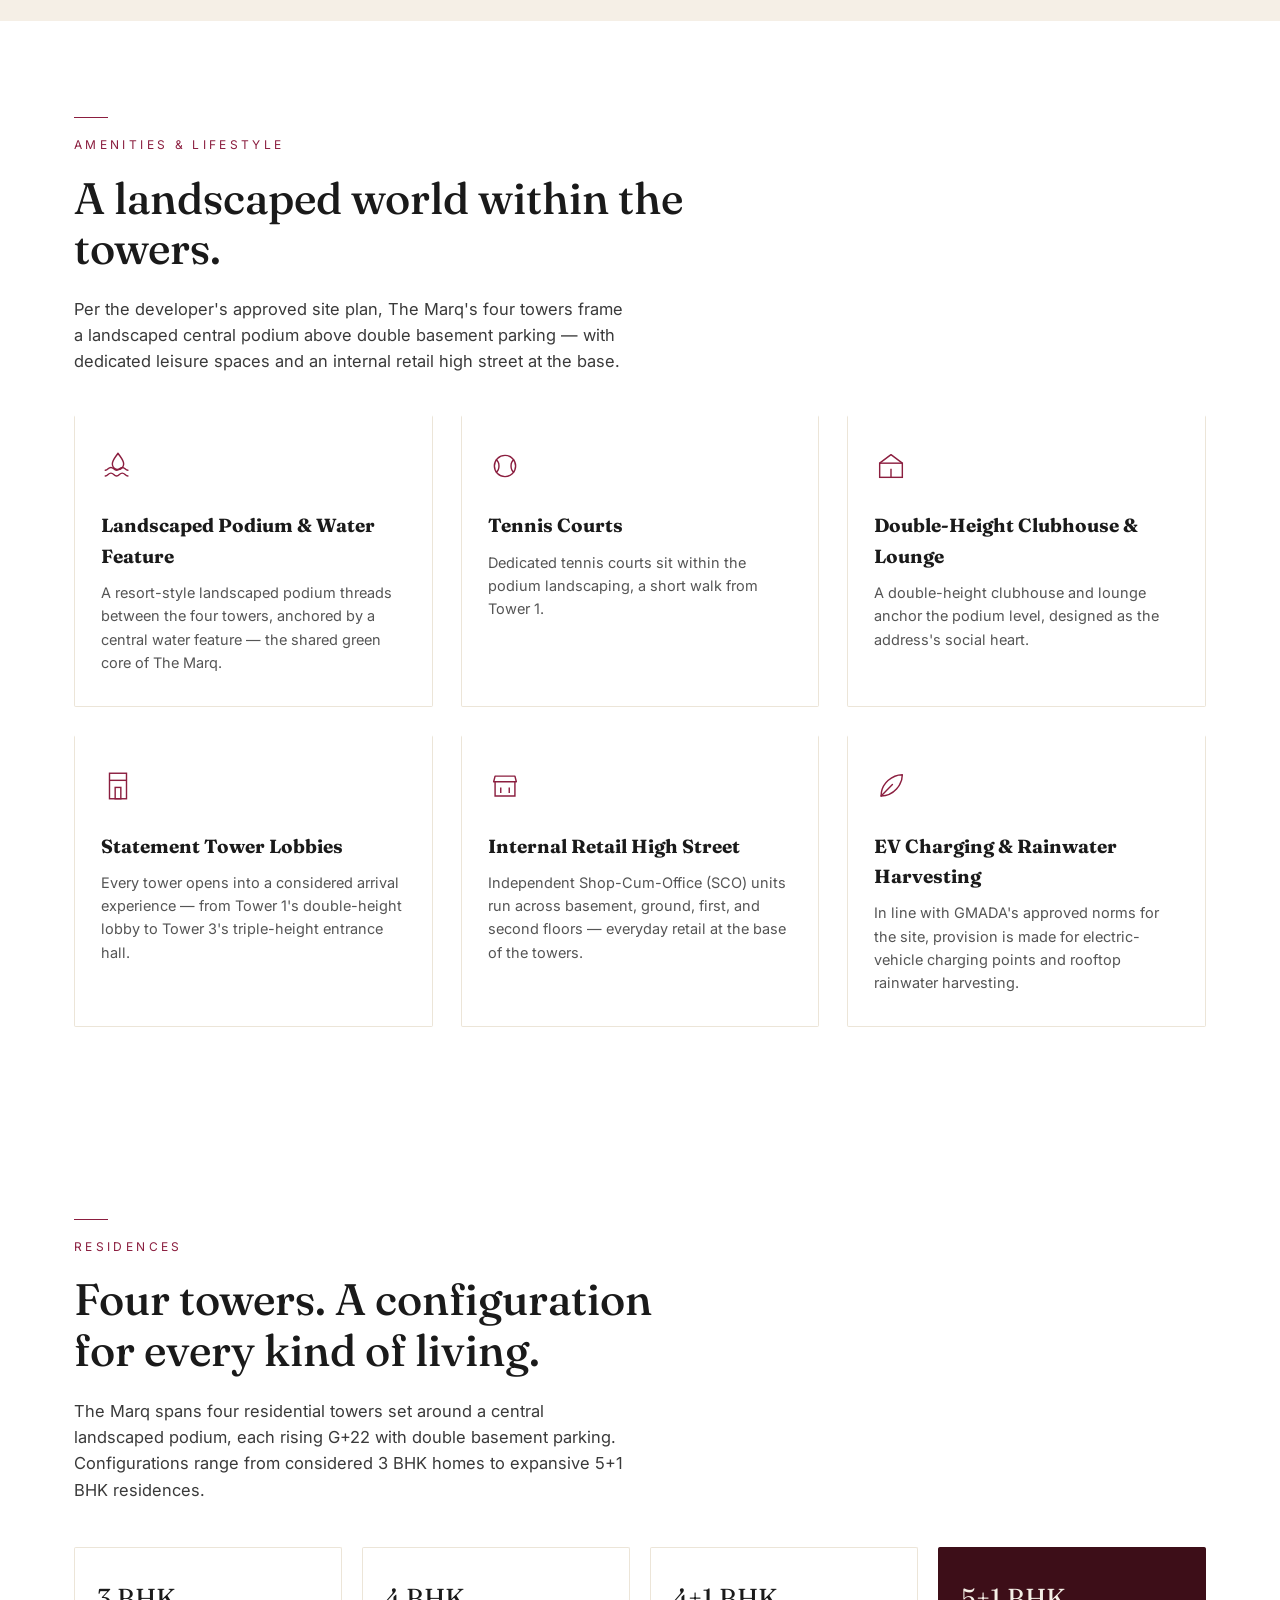
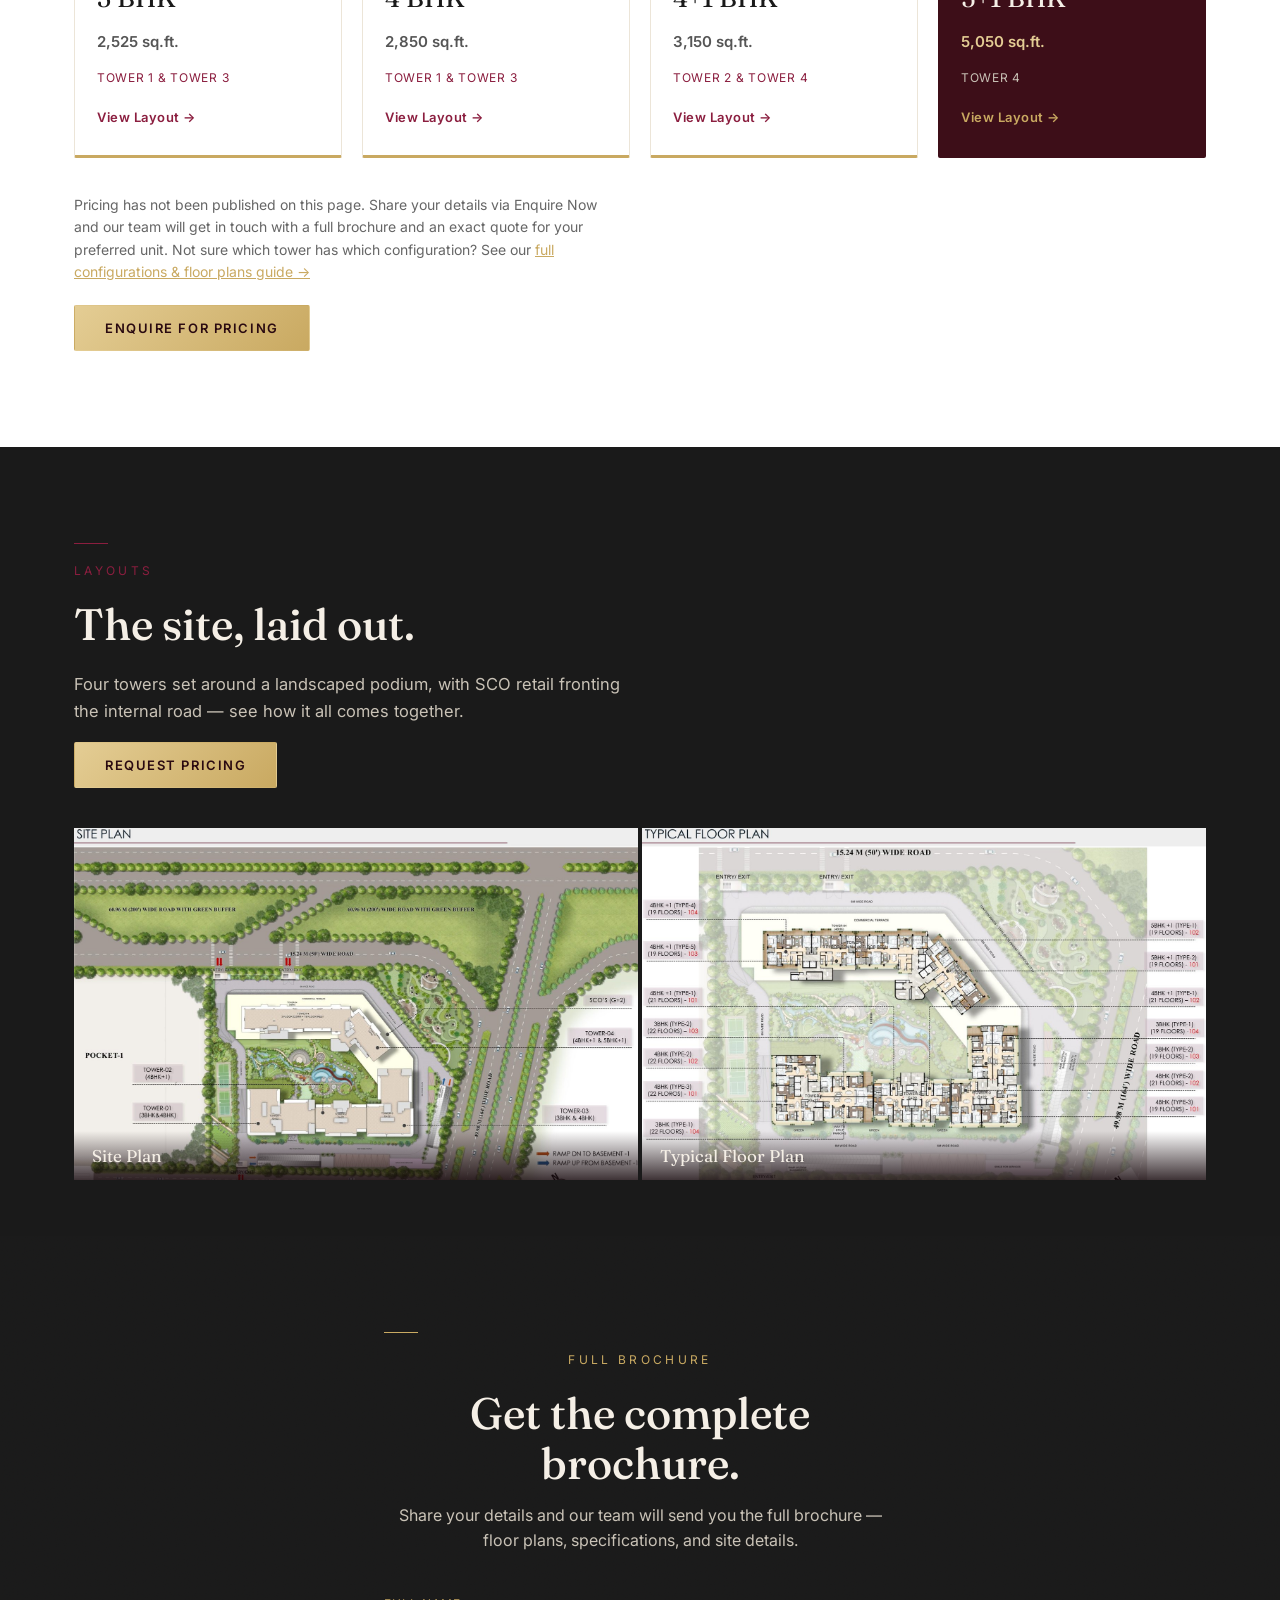
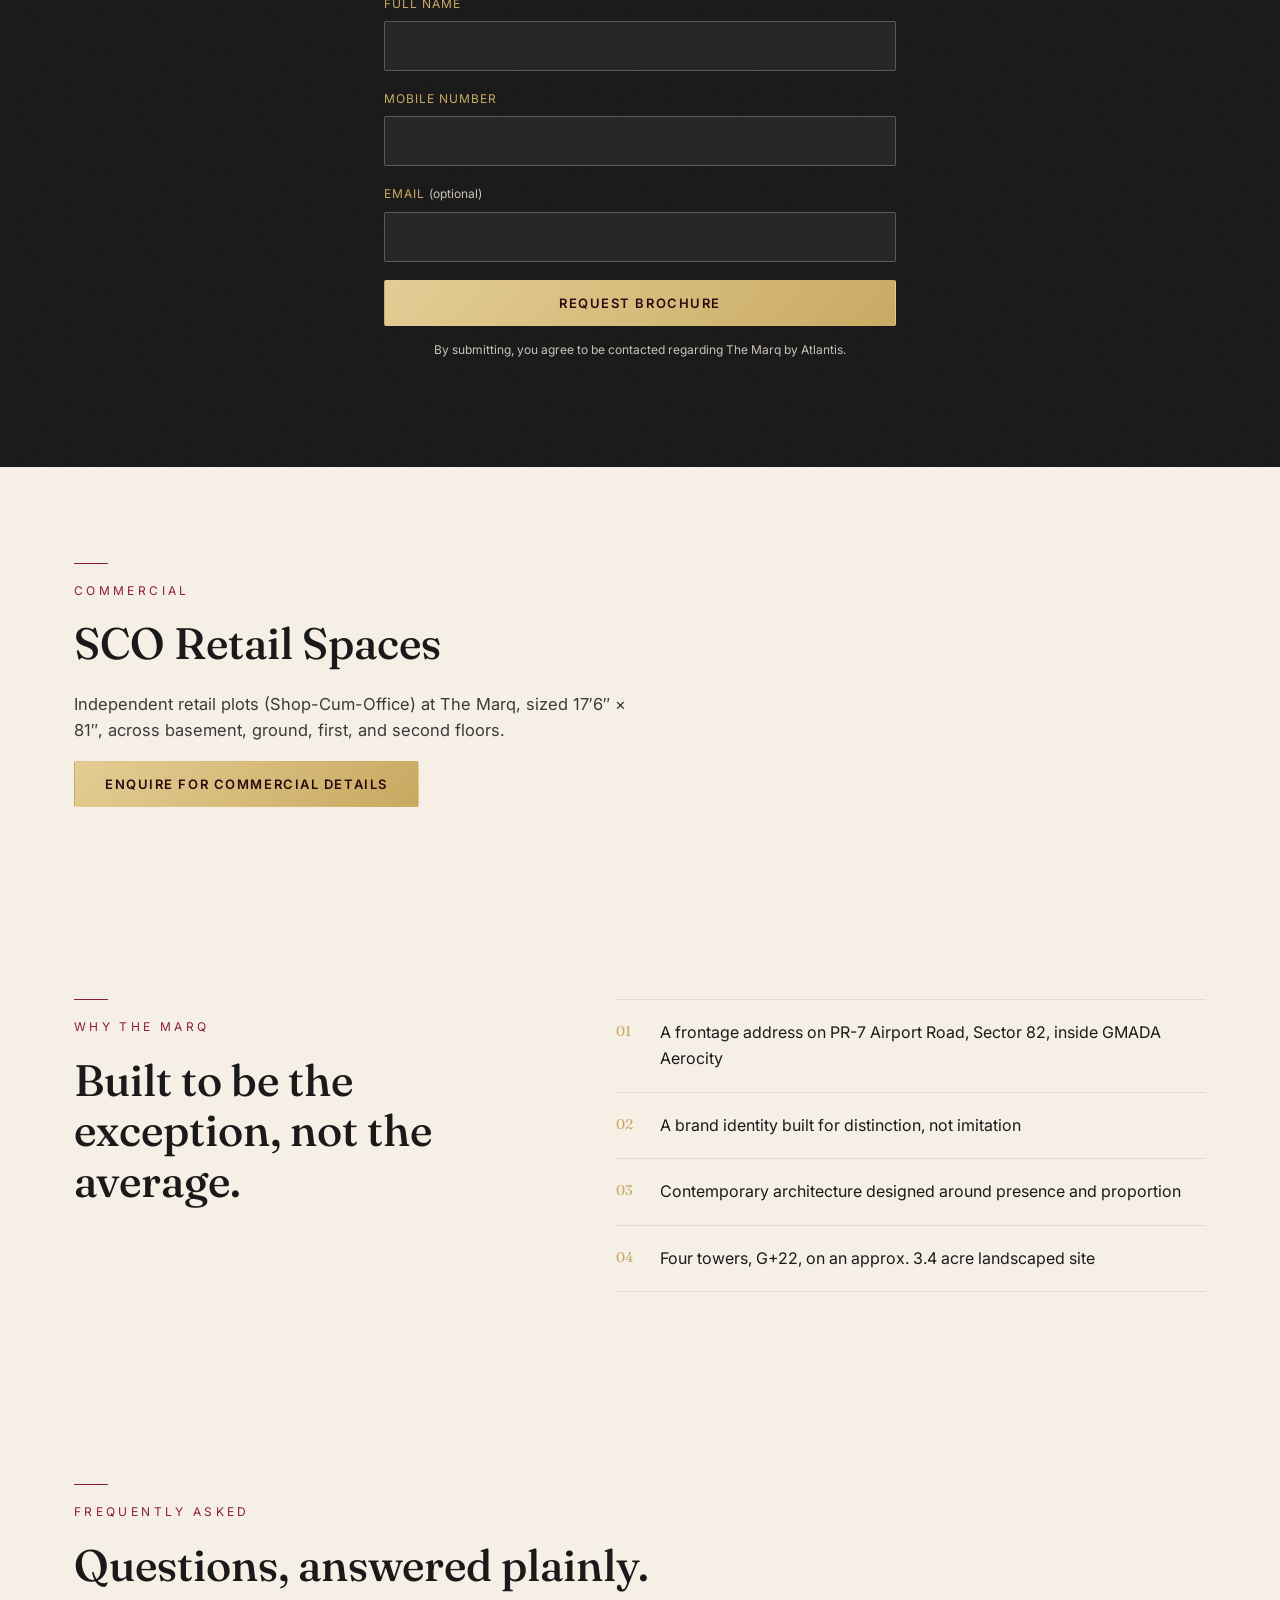
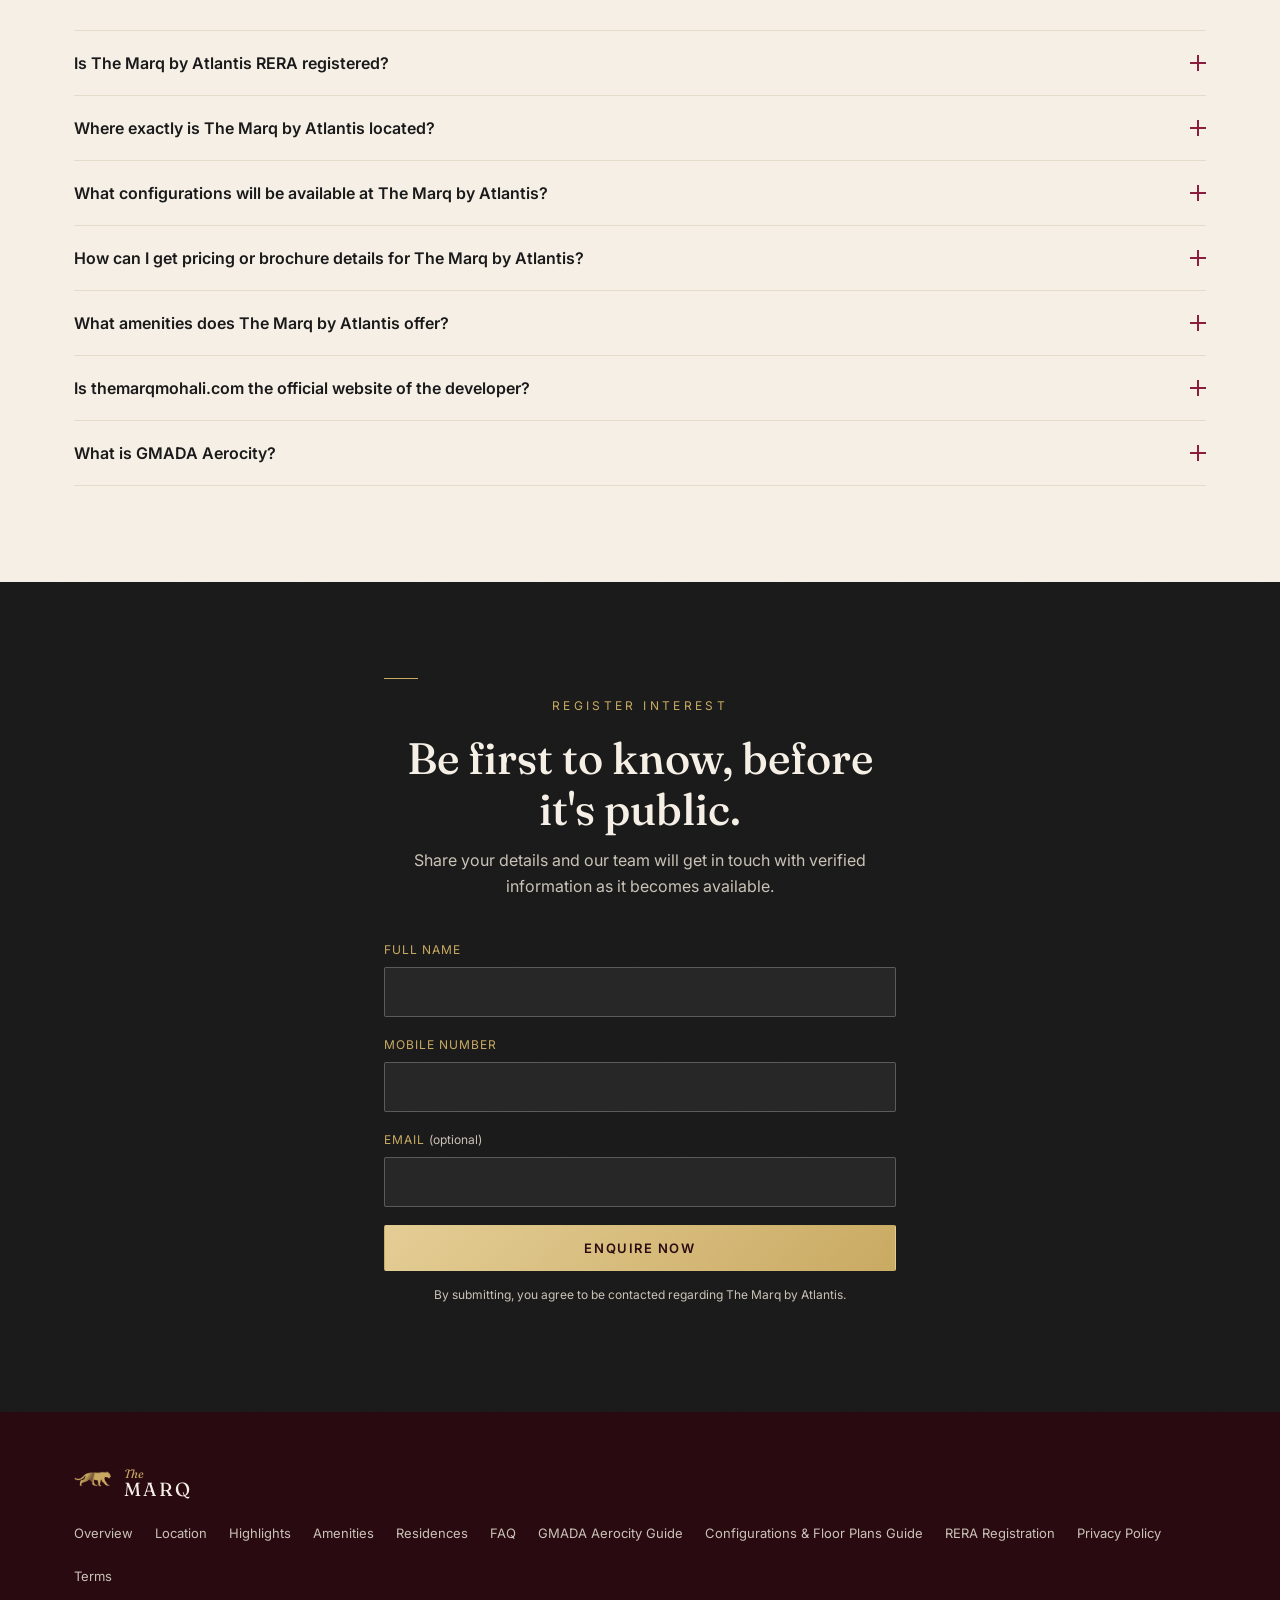
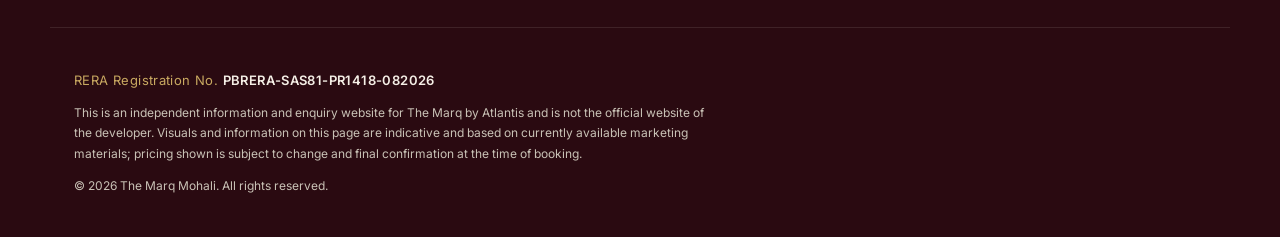
==== commit 5f2a8d96: "Add files via upload" ====
--- a/index.html
+++ b/index.html
@@ -124,7 +124,7 @@
         {
           "@type": "Question",
           "name": "How can I get pricing or brochure details for The Marq by Atlantis?",
-          "acceptedAnswer": { "@type": "Answer", "text": "Layouts for each configuration are available to view in the Residences section above. For pricing and a full brochure, share your details via the Enquire Now form and our team will reach out." }
+          "acceptedAnswer": { "@type": "Answer", "text": "Layouts for each configuration are available to view in the Residences section above. Use the Download Brochure button to request the full brochure, or Enquire for Pricing for an exact quote — our team will follow up with verified details." }
         },
         {
           "@type": "Question",
@@ -196,6 +196,7 @@
   <a href="#configs">Residences</a>
   <a href="#faq">FAQ</a>
   <button class="btn btn-gold" data-open-modal>Enquire Now</button>
+  <button class="btn btn-ghost" data-open-modal data-cta="brochure">Download Brochure</button>
 </div>
 
 <!-- ================= HERO ================= -->
@@ -221,6 +222,7 @@
     </div>
     <div class="hero-actions">
       <button class="btn btn-gold" data-open-modal>Enquire Now</button>
+      <button class="btn btn-ghost" data-open-modal data-cta="brochure">Download Brochure</button>
       <a href="#overview" class="btn btn-ghost">Discover More</a>
     </div>
   </div>
@@ -458,7 +460,7 @@
       preferred unit. Not sure which tower has which configuration? See our
       <a href="guides/configurations-floor-plans-guide.html" style="color: var(--gold);">full configurations &amp; floor plans guide &rarr;</a>
     </p>
-    <button class="btn btn-gold" data-open-modal>Enquire for Pricing</button>
+    <button class="btn btn-gold" data-open-modal data-cta="pricing">Enquire for Pricing</button>
   </div>
 </section>
 
@@ -471,6 +473,7 @@
       Four towers set around a landscaped podium, with SCO retail fronting the
       internal road — see how it all comes together.
     </p>
+    <button class="btn btn-gold" data-open-modal data-cta="pricing">Request Pricing</button>
   </div>
   <div class="plan-gallery">
     <button class="plan-thumb" data-lightbox="assets/images/plans/site-plan.jpg" data-lightbox-caption="Site Plan">
@@ -484,6 +487,40 @@
   </div>
 </section>
 
+<!-- ================= BROCHURE ================= -->
+<section class="section enquire grain" id="brochure">
+  <div class="container enquire-inner">
+    <p class="eyebrow">Full Brochure</p>
+    <h2 class="section-title section-title-light">Get the complete brochure.</h2>
+    <p class="enquire-sub">Share your details and our team will send you the full brochure — floor plans, specifications, and site details.</p>
+
+    <form class="lead-form" id="brochureForm" novalidate>
+      <input type="hidden" name="project" value="The Marq by Atlantis">
+      <input type="hidden" name="source" value="brochure-request">
+      <div class="field">
+        <label for="brochureName">Full Name</label>
+        <input type="text" id="brochureName" name="name" required autocomplete="name">
+      </div>
+      <div class="field">
+        <label for="brochureMobile">Mobile Number</label>
+        <input type="tel" id="brochureMobile" name="mobile" required autocomplete="tel">
+      </div>
+      <div class="field">
+        <label for="brochureEmail">Email <span class="optional">(optional)</span></label>
+        <input type="email" id="brochureEmail" name="email" autocomplete="email">
+      </div>
+      <button type="submit" class="btn btn-gold btn-block">Request Brochure</button>
+      <p class="form-note">By submitting, you agree to be contacted regarding The Marq by Atlantis.</p>
+    </form>
+
+    <div class="form-success" id="brochureSuccess" hidden>
+      <svg viewBox="0 0 24 24" width="40" height="40"><path d="M9 16.2 4.8 12l-1.4 1.4L9 19 21 7l-1.4-1.4z" fill="currentColor"/></svg>
+      <h3>Thank you!</h3>
+      <p>Our team will share the full brochure with you shortly.</p>
+    </div>
+  </div>
+</section>
+
 <!-- ================= COMMERCIAL SCO ================= -->
 <section class="section commercial-sco">
   <div class="container">
@@ -546,7 +583,7 @@
           How can I get pricing or brochure details for The Marq by Atlantis?
           <span class="faq-toggle"></span>
         </button>
-        <div class="faq-a"><p>Layouts for each configuration are available to view in the Residences section above. For pricing and a full brochure, share your details via the Enquire Now form and our team will reach out.</p></div>
+        <div class="faq-a"><p>Layouts for each configuration are available to view in the Residences section above. Use the <strong>Download Brochure</strong> button to request the full brochure, or <strong>Enquire for Pricing</strong> for an exact quote — our team will follow up with verified details.</p></div>
       </div>
       <div class="faq-item">
         <button class="faq-q" aria-expanded="false">
@@ -623,14 +660,13 @@
       <a href="#faq">FAQ</a>
       <a href="guides/gmada-aerocity-explained.html">GMADA Aerocity Guide</a>
       <a href="guides/configurations-floor-plans-guide.html">Configurations &amp; Floor Plans Guide</a>
-      <a href="guides/rera-registration-buying-guide.html">RERA &amp; Buying Process Guide</a>
+      <a href="guides/rera-registration-buying-guide.html">RERA Registration</a>
       <a href="privacy-policy.html">Privacy Policy</a>
       <a href="terms.html">Terms</a>
     </nav>
   </div>
   <div class="container footer-legal">
-    <p class="rera-line">RERA Registration No. <strong>PBRERA-SAS81-PR1418-082026</strong> &mdash;
-      <a href="guides/rera-registration-buying-guide.html" style="color: var(--gold);">how to verify this &rarr;</a></p>
+    <p class="rera-line">RERA Registration No. <strong>PBRERA-SAS81-PR1418-082026</strong></p>
     <p>
       This is an independent information and enquiry website for The Marq by Atlantis and is
       not the official website of the developer. Visuals and information on this page are
@@ -663,13 +699,13 @@
           <label for="modalEmail">Email <span class="optional">(optional)</span></label>
           <input type="email" id="modalEmail" name="email" autocomplete="email">
         </div>
-        <button type="submit" class="btn btn-gold btn-block">Enquire Now</button>
+        <button type="submit" class="btn btn-gold btn-block" id="modalSubmitBtn">Enquire Now</button>
       </form>
     </div>
     <div class="modal-success" id="modalSuccess" hidden>
       <svg viewBox="0 0 24 24" width="40" height="40"><path d="M9 16.2 4.8 12l-1.4 1.4L9 19 21 7l-1.4-1.4z" fill="currentColor"/></svg>
       <h3>Thank you!</h3>
-      <p>Our team will contact you shortly with verified details on The Marq by Atlantis.</p>
+      <p id="modalSuccessText">Our team will contact you shortly with verified details on The Marq by Atlantis.</p>
     </div>
   </div>
 </div>
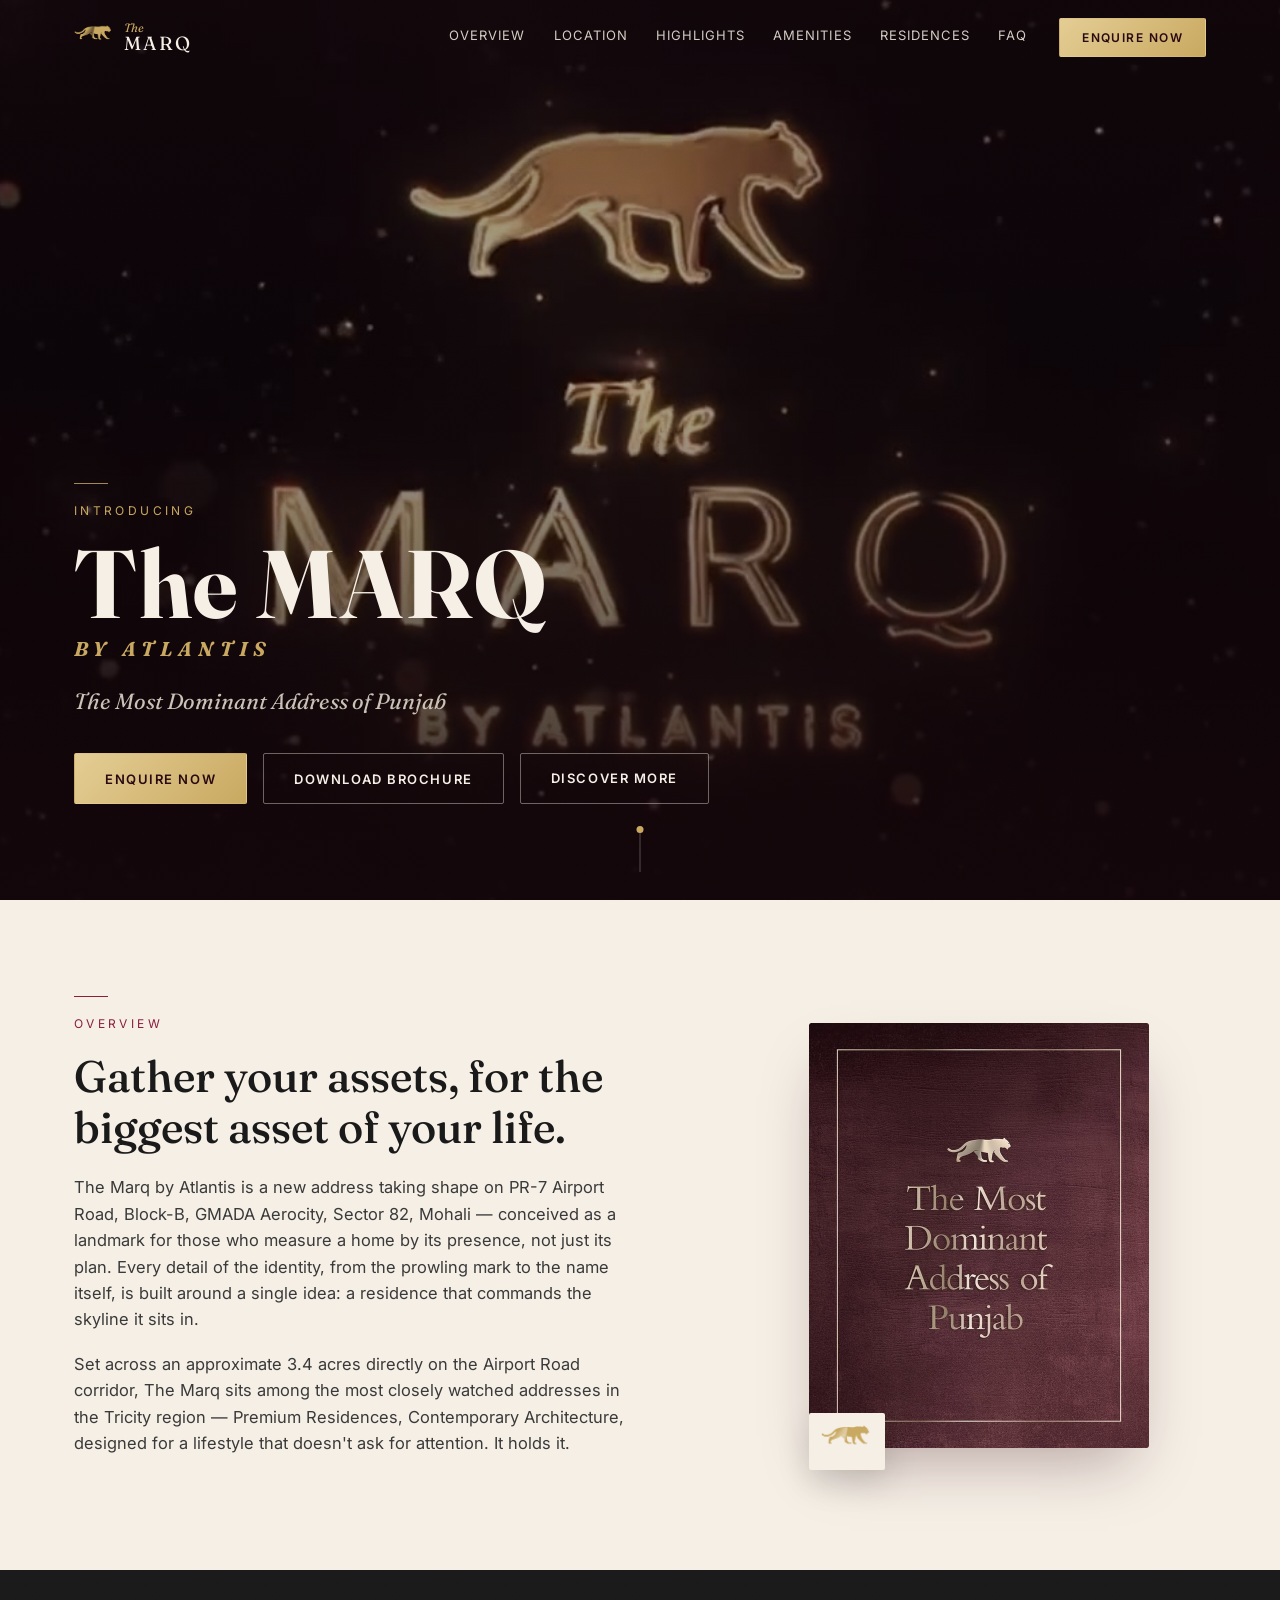
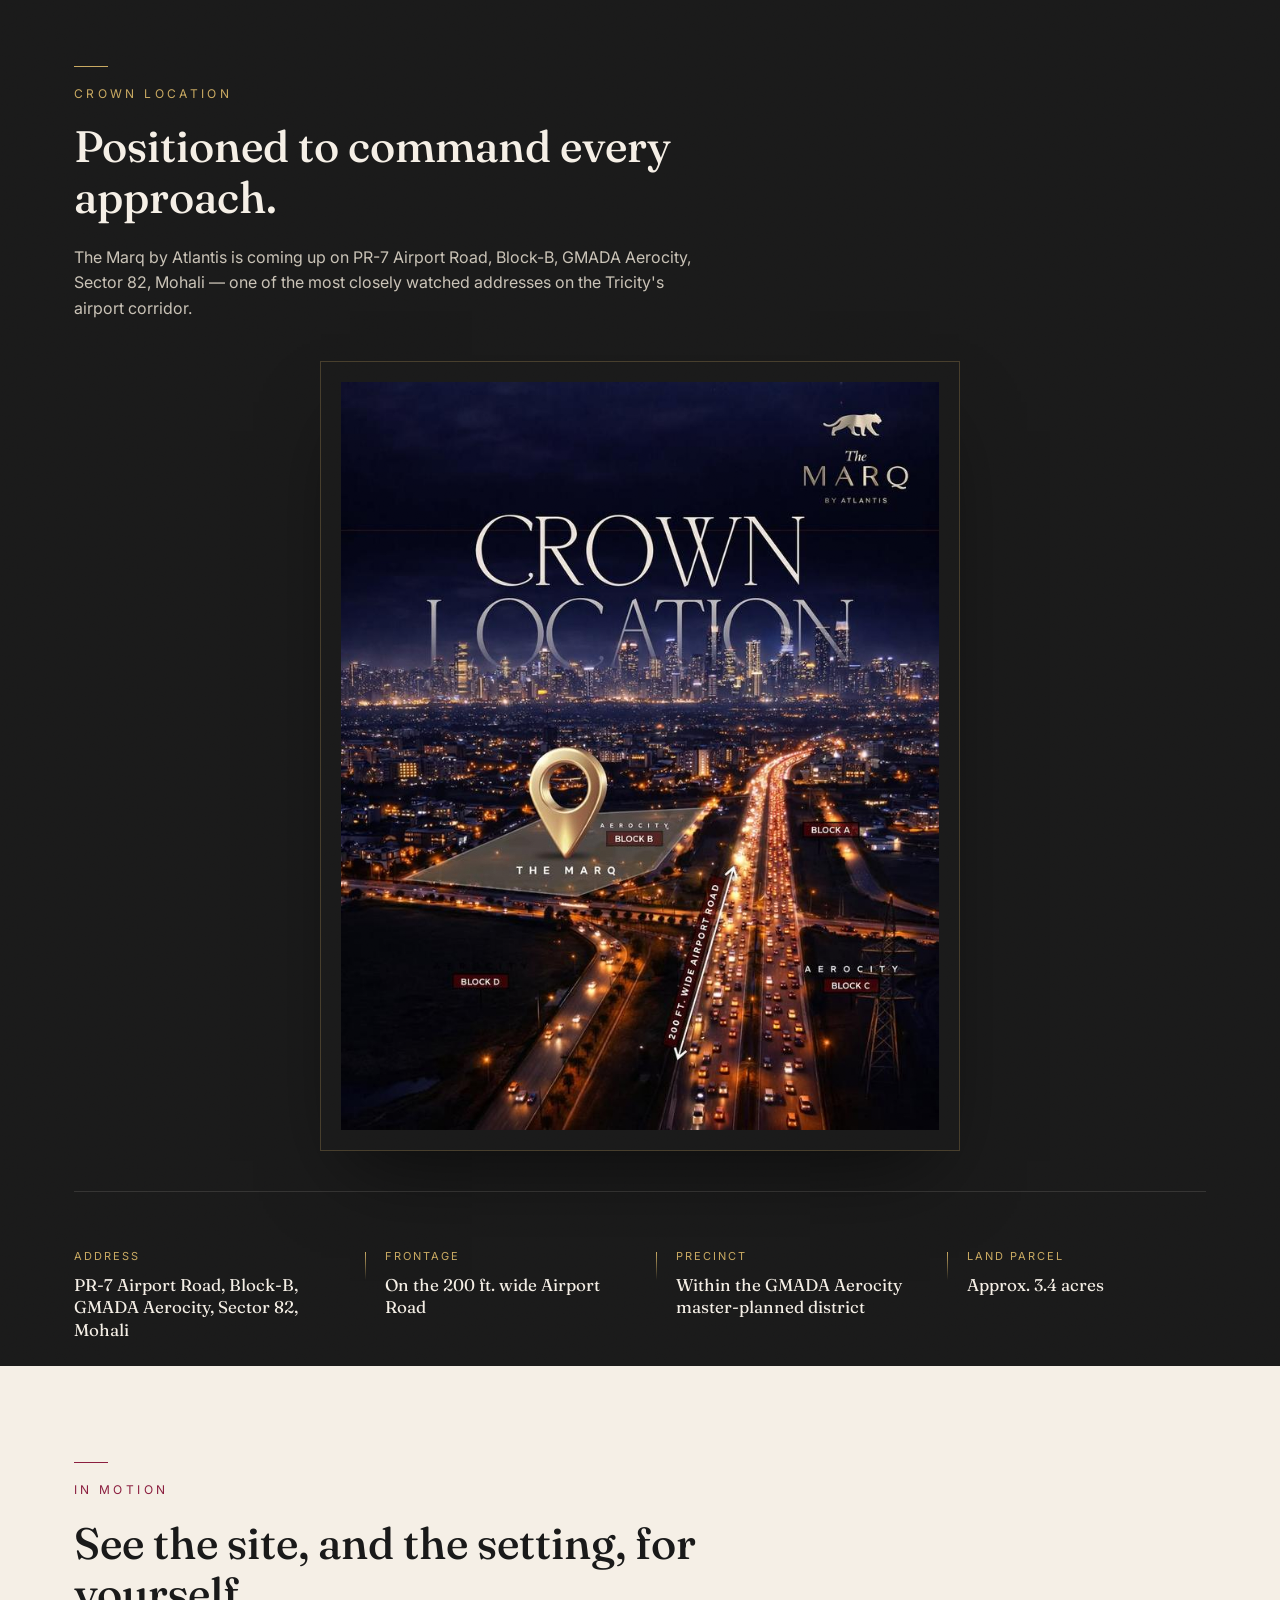
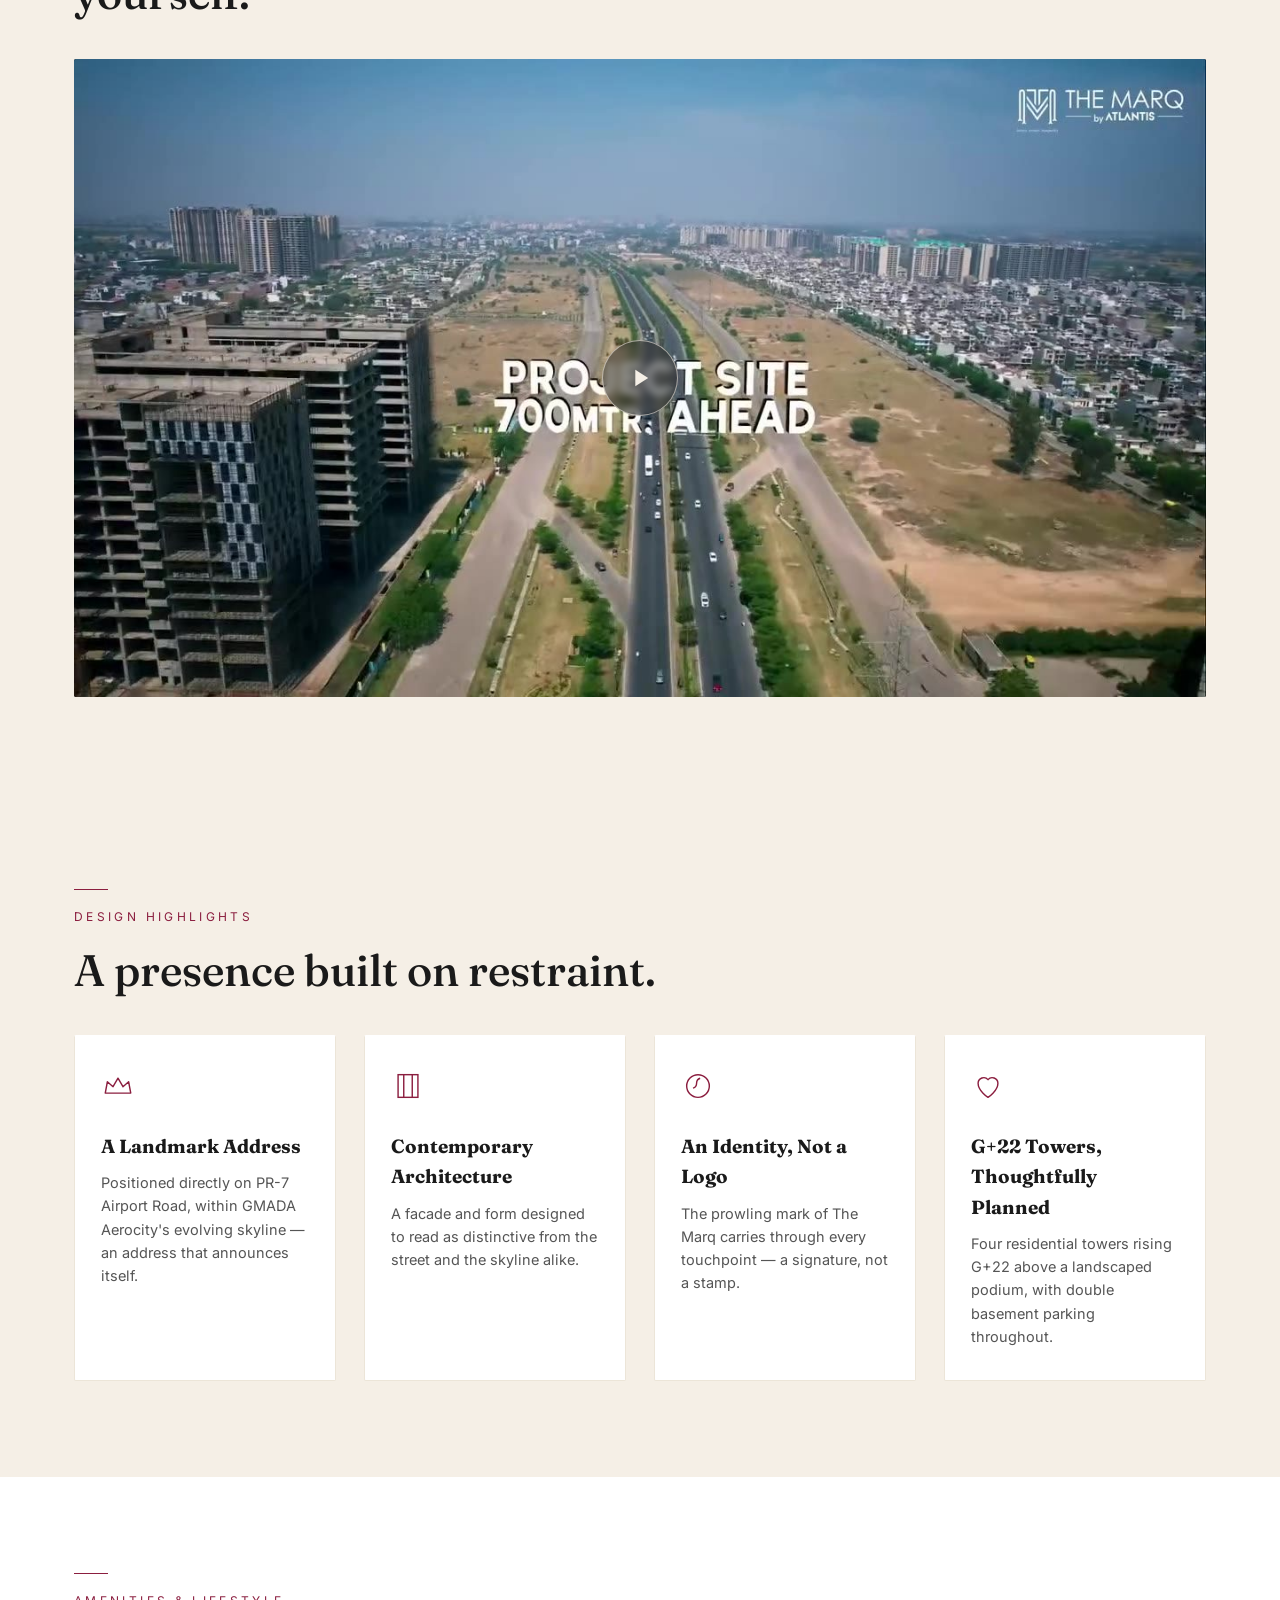
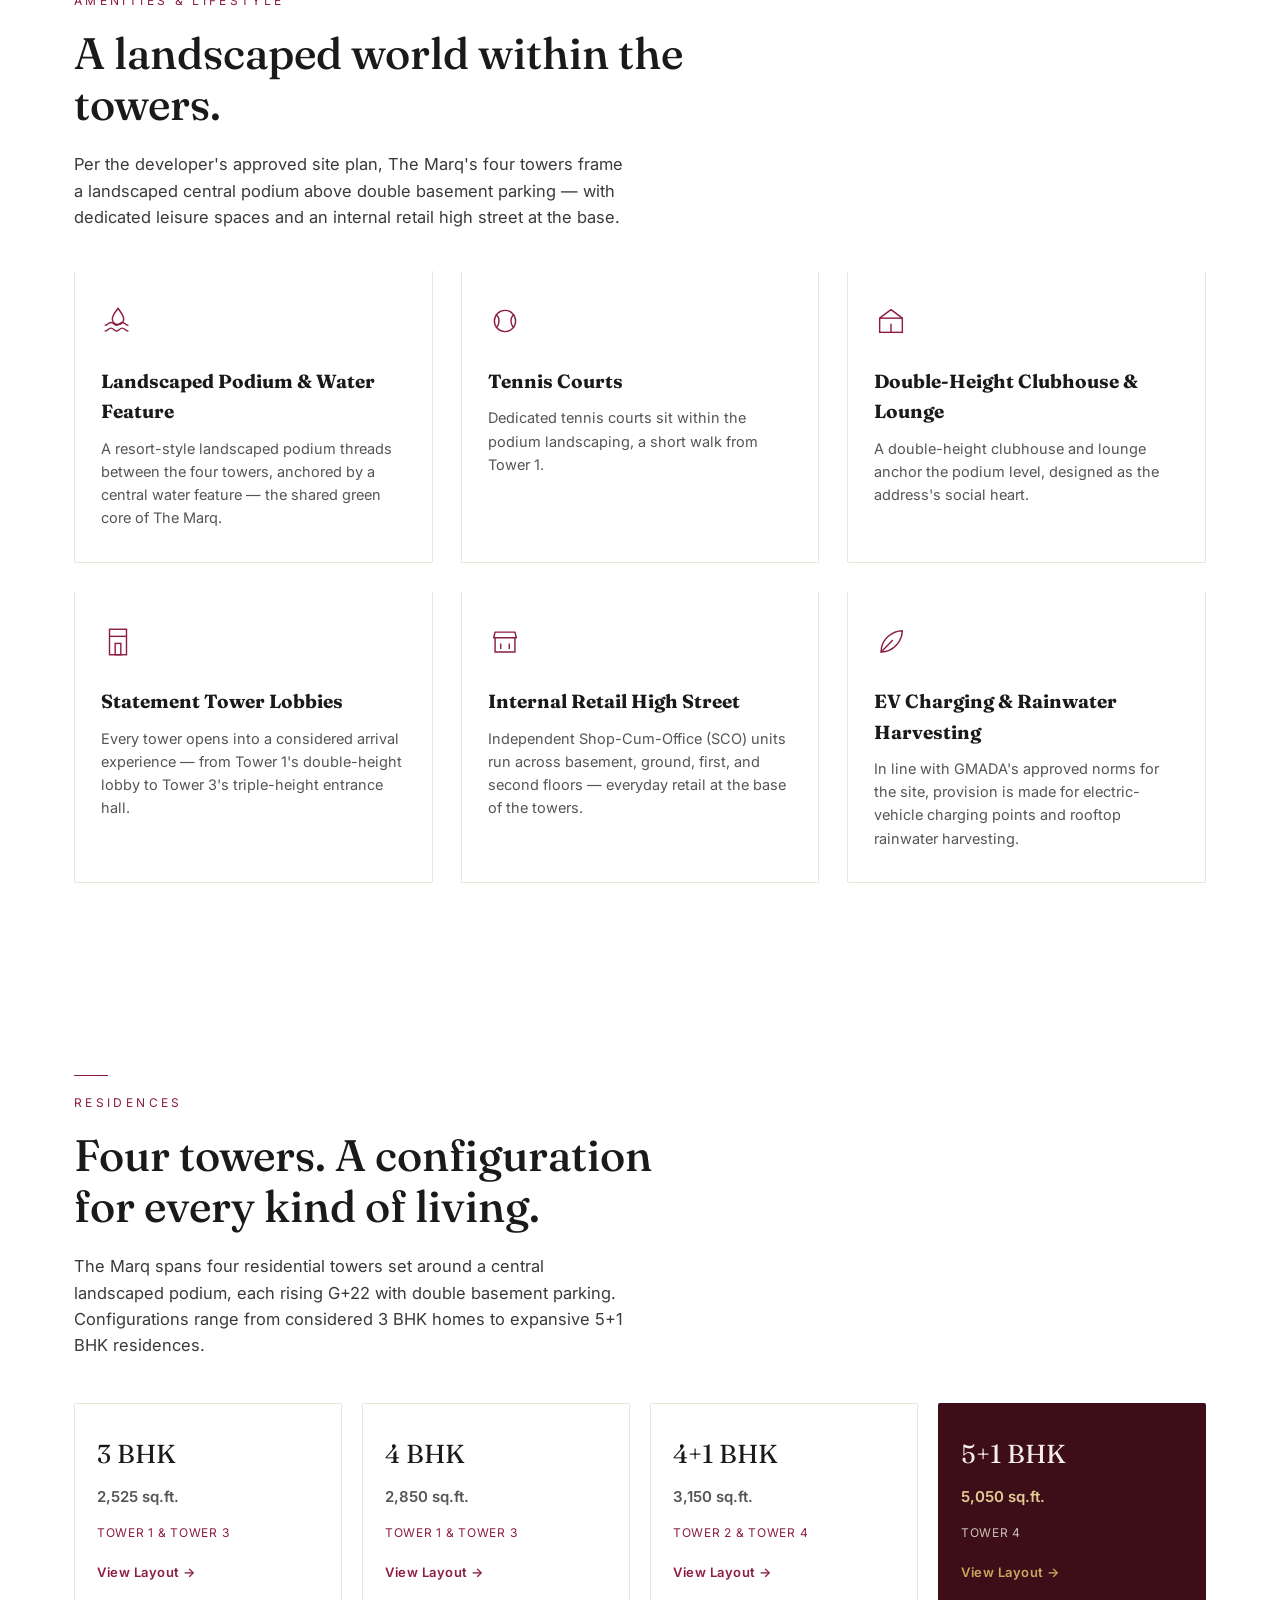
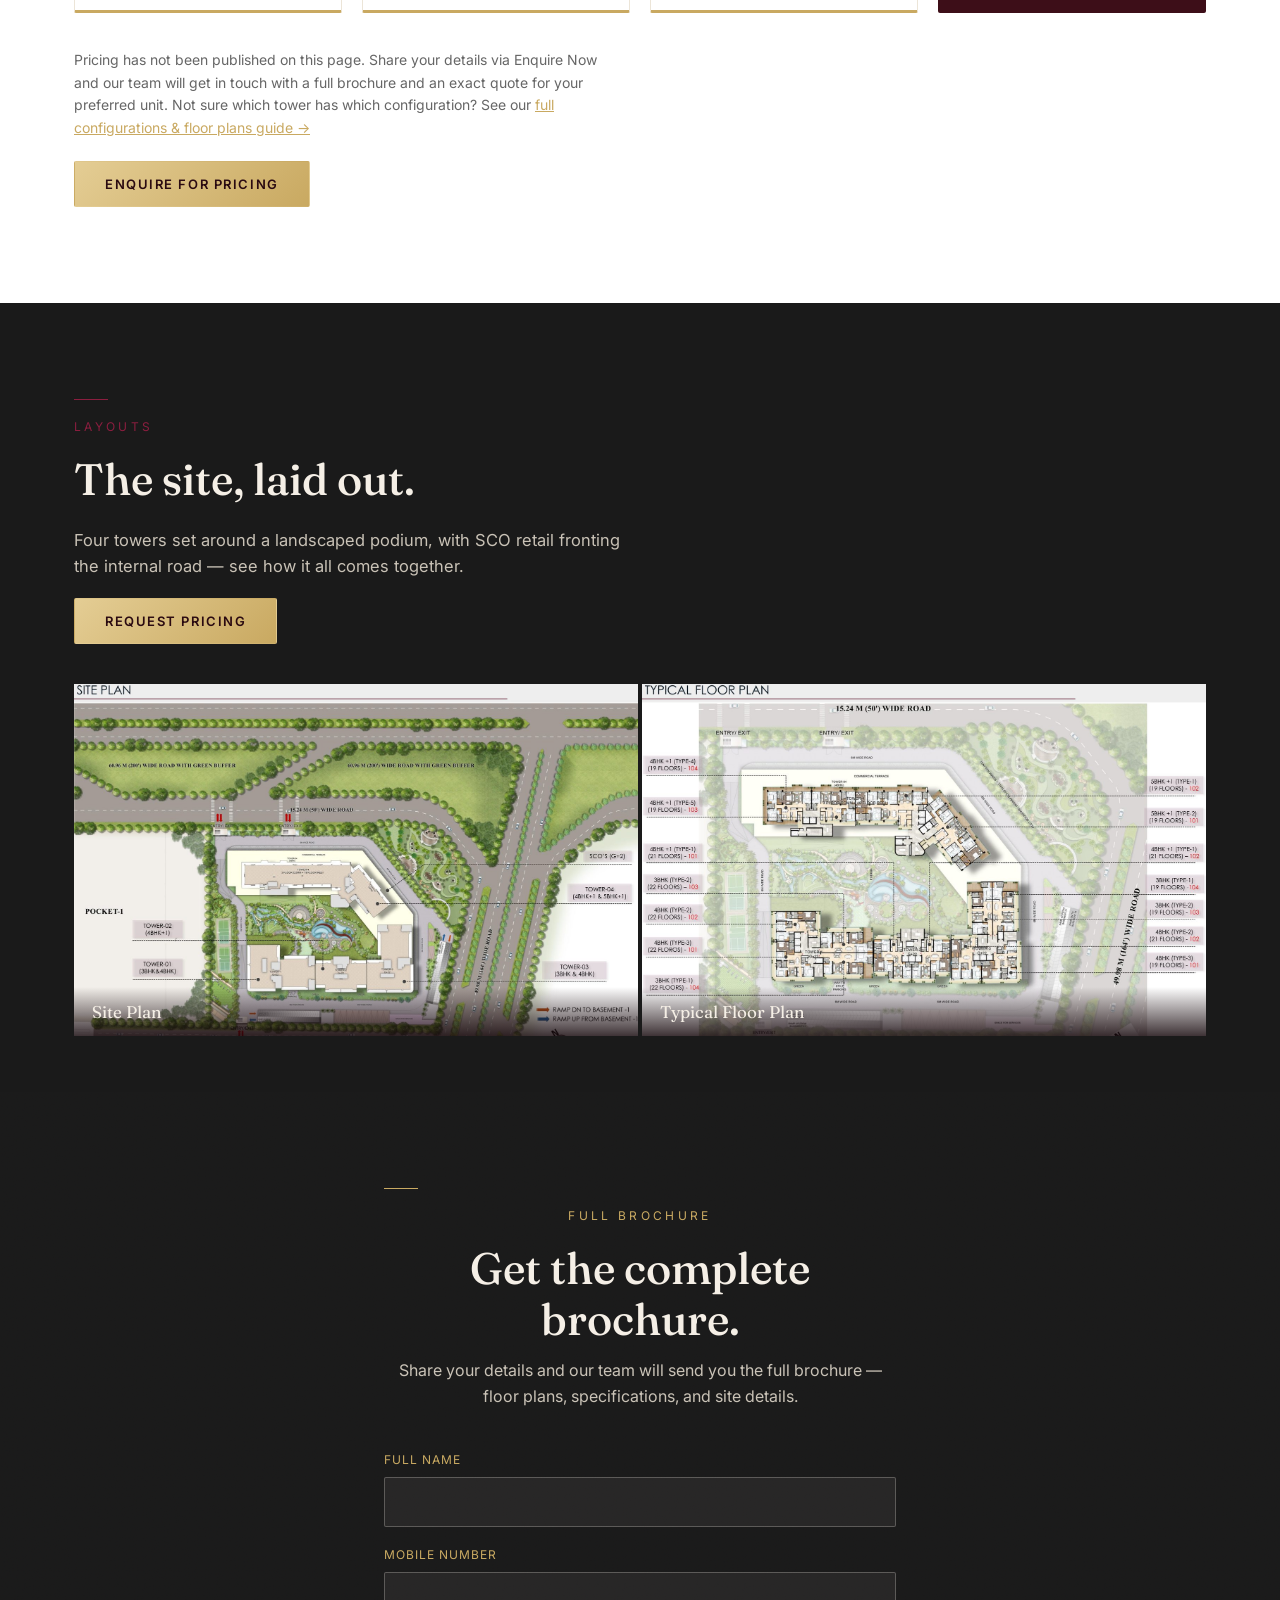
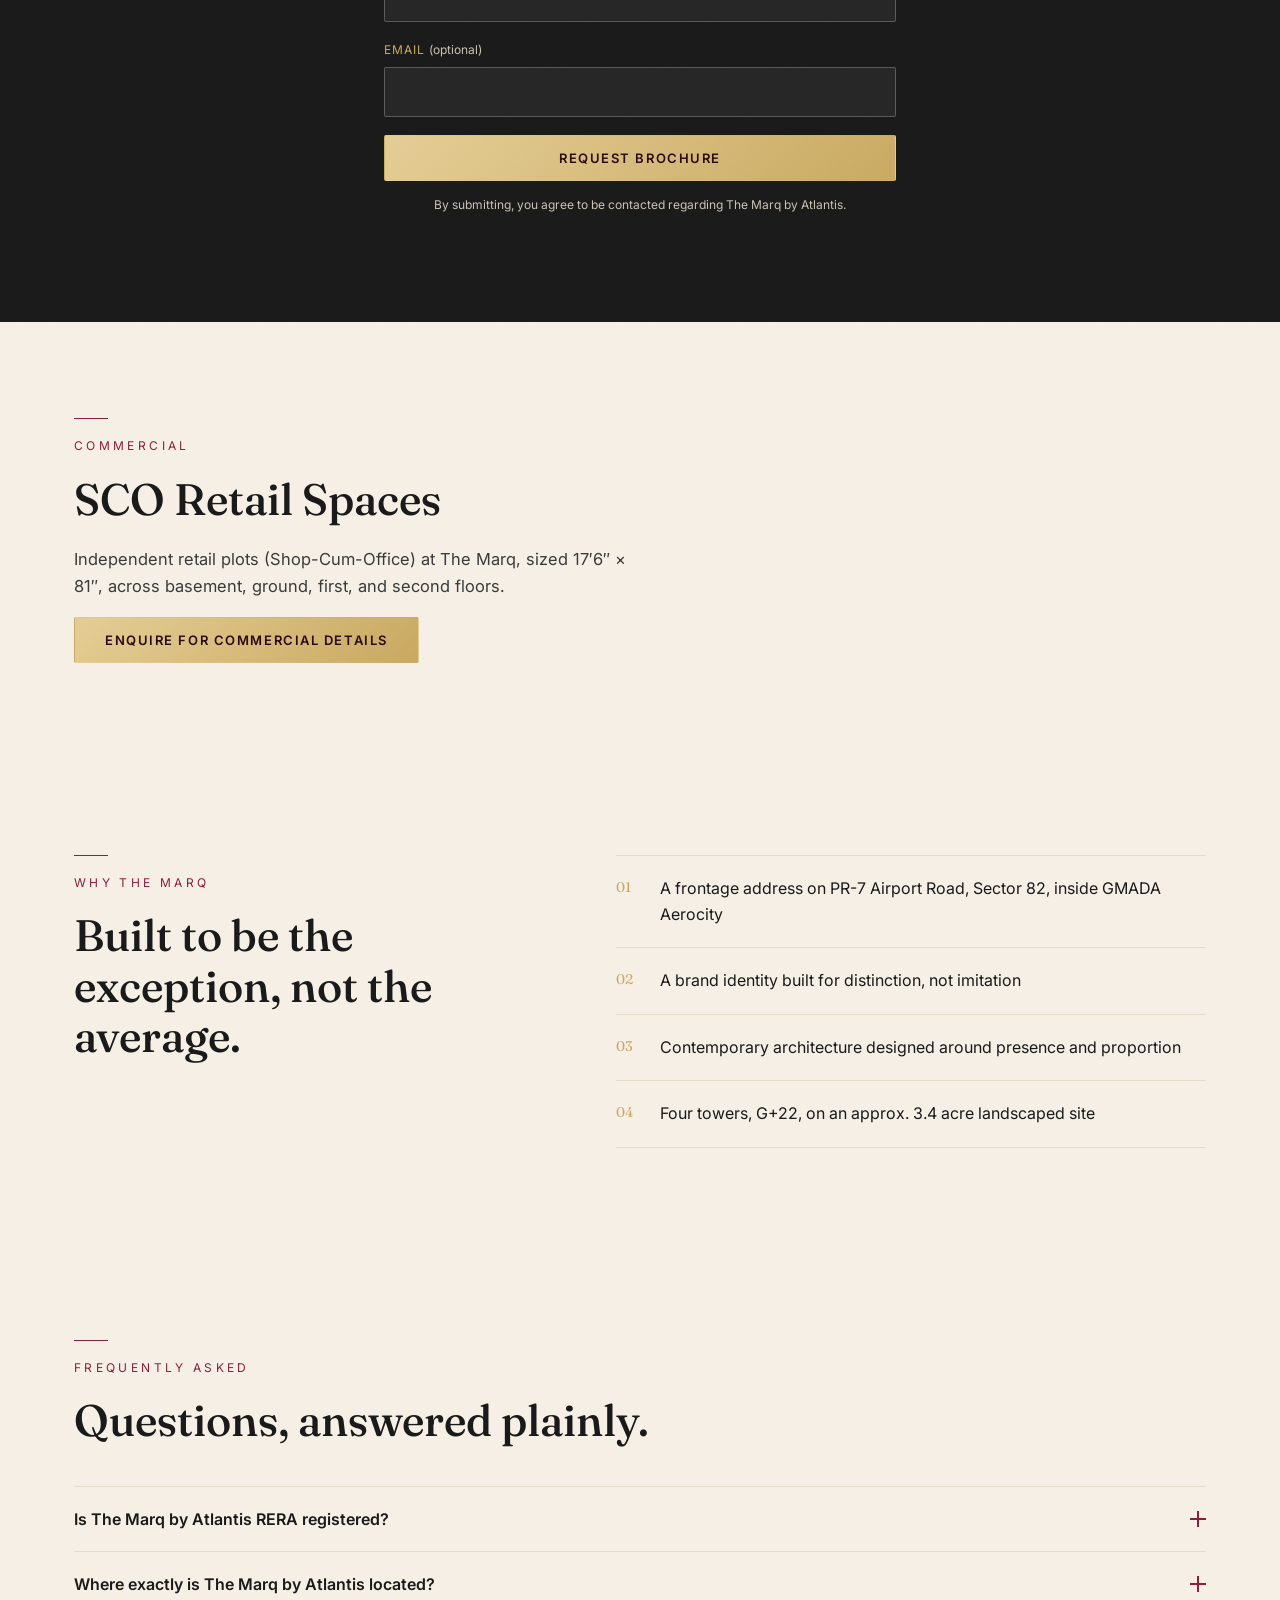
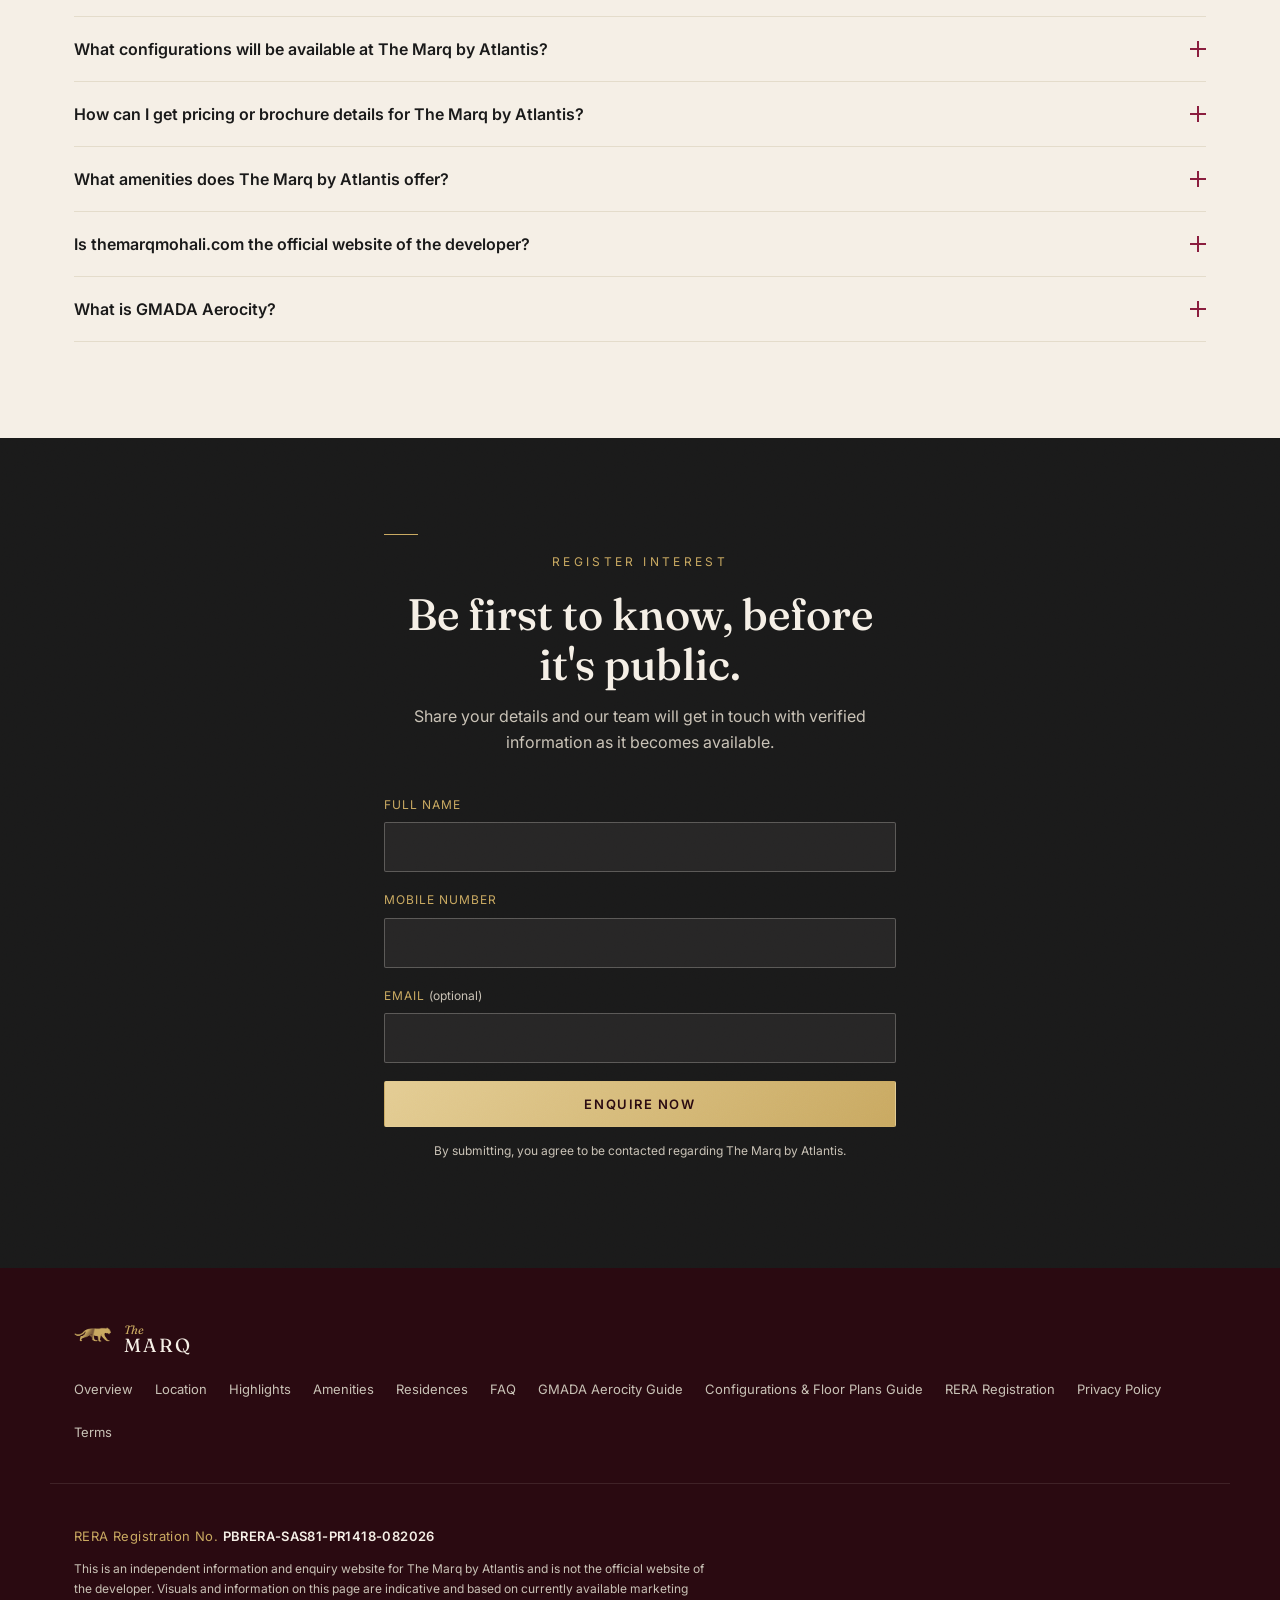
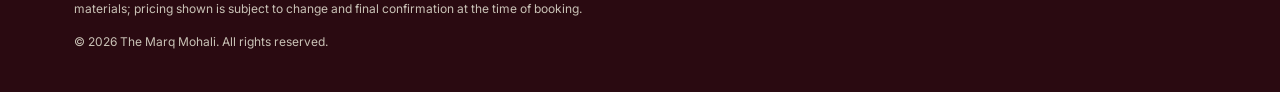
==== commit 6f8087d2: "Add files via upload" ====
--- a/index.html
+++ b/index.html
@@ -296,11 +296,6 @@
         <span class="fact-value">Approx. 3.4 acres</span>
       </div>
     </div>
-    <p class="location-note">
-      Location details reflect the developer's published site plan. Distances and connectivity
-      claims will be added once officially confirmed.
-      <a href="guides/gmada-aerocity-explained.html" style="color: var(--gold);">Read our guide to how GMADA Aerocity is zoned &rarr;</a>
-    </p>
   </div>
 </section>
 
--- a/styles.css
+++ b/styles.css
@@ -247,14 +247,16 @@
   display: flex;
   flex-direction: column;
   align-items: center;
-  justify-content: center;
+  justify-content: flex-start;
   gap: 6px;
   background: linear-gradient(160deg, var(--ink) 0%, var(--wine-deep) 130%);
   opacity: 0;
   visibility: hidden;
   transform: translateY(-8px);
   transition: opacity .4s var(--ease), transform .4s var(--ease), visibility 0s linear .4s;
-  padding: 24px;
+  padding: 84px 24px 40px;
+  overflow-y: auto;
+  -webkit-overflow-scrolling: touch;
 }
 .mobile-nav.open {
   opacity: 1;
@@ -285,11 +287,22 @@
   letter-spacing: .02em;
 }
 .mobile-nav a:active { color: var(--gold); }
-.mobile-nav .btn { margin-top: 28px; }
+.mobile-nav .btn { margin-top: 16px; }
+.mobile-nav .btn + .btn { margin-top: 12px; }
 
 @media (max-width: 880px) {
   .site-nav, .header-cta { display: none; }
   .nav-toggle { display: flex; }
+}
+
+/* Short viewports (small phones, landscape, split-screen): tighten spacing
+   so the full menu fits with minimal scrolling inside .mobile-nav. */
+@media (max-height: 700px) {
+  .mobile-nav { padding: 64px 24px 28px; gap: 2px; }
+  .mobile-nav-mark { width: 34px; margin-bottom: 12px; }
+  .mobile-nav a { padding: 8px 0; font-size: 21px; }
+  .mobile-nav .btn { margin-top: 10px; }
+  .mobile-nav .btn + .btn { margin-top: 10px; }
 }
 
 /* ---------- Hero ---------- */
@@ -458,7 +471,6 @@
 .fact:first-child::before { display: none; }
 .fact-label { font-size: 11px; letter-spacing: .18em; text-transform: uppercase; color: var(--gold); }
 .fact-value { font-family: var(--font-display); font-size: 17px; line-height: 1.35; }
-.location-note { font-size: 13px; color: var(--ivory-dim); padding-bottom: 56px; max-width: 60ch; }
 @media (max-width: 900px) {
   .location-facts { grid-template-columns: repeat(2, 1fr); }
   .fact:nth-child(3) { padding-left: 0; }
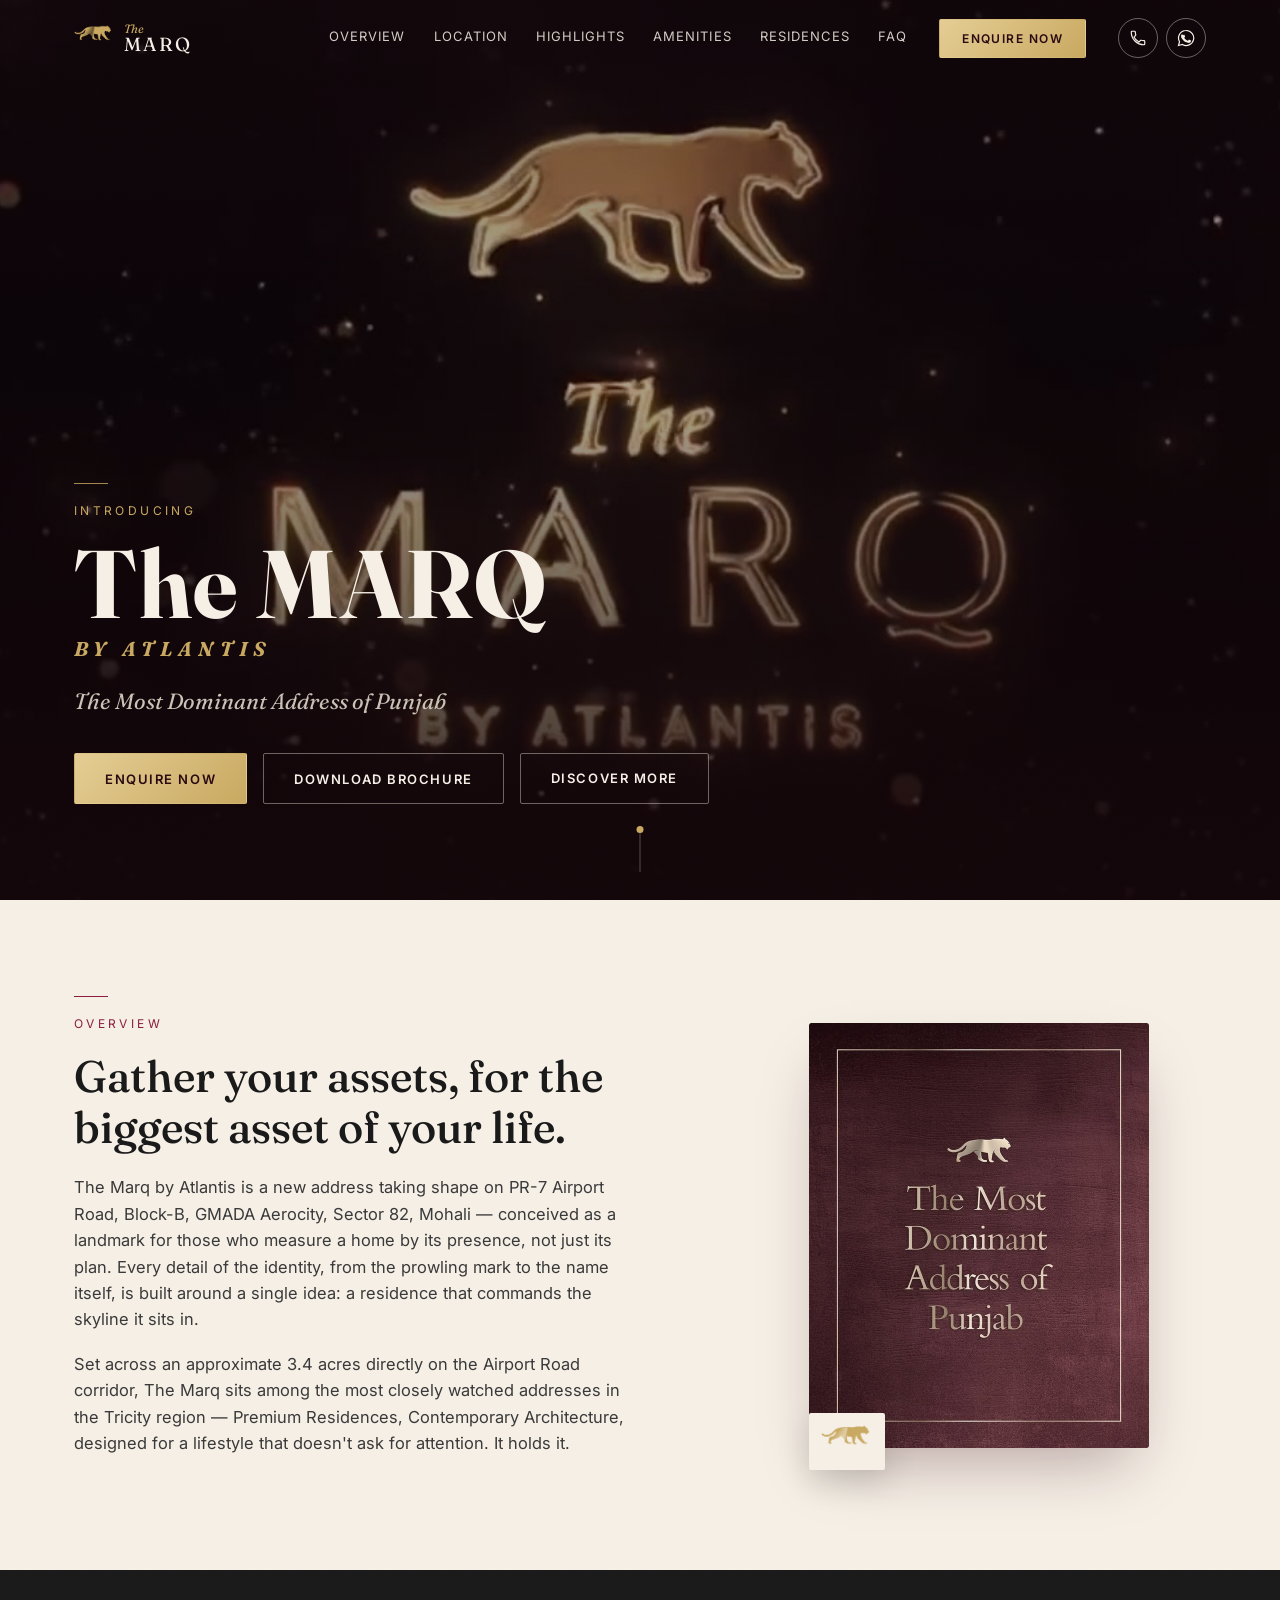
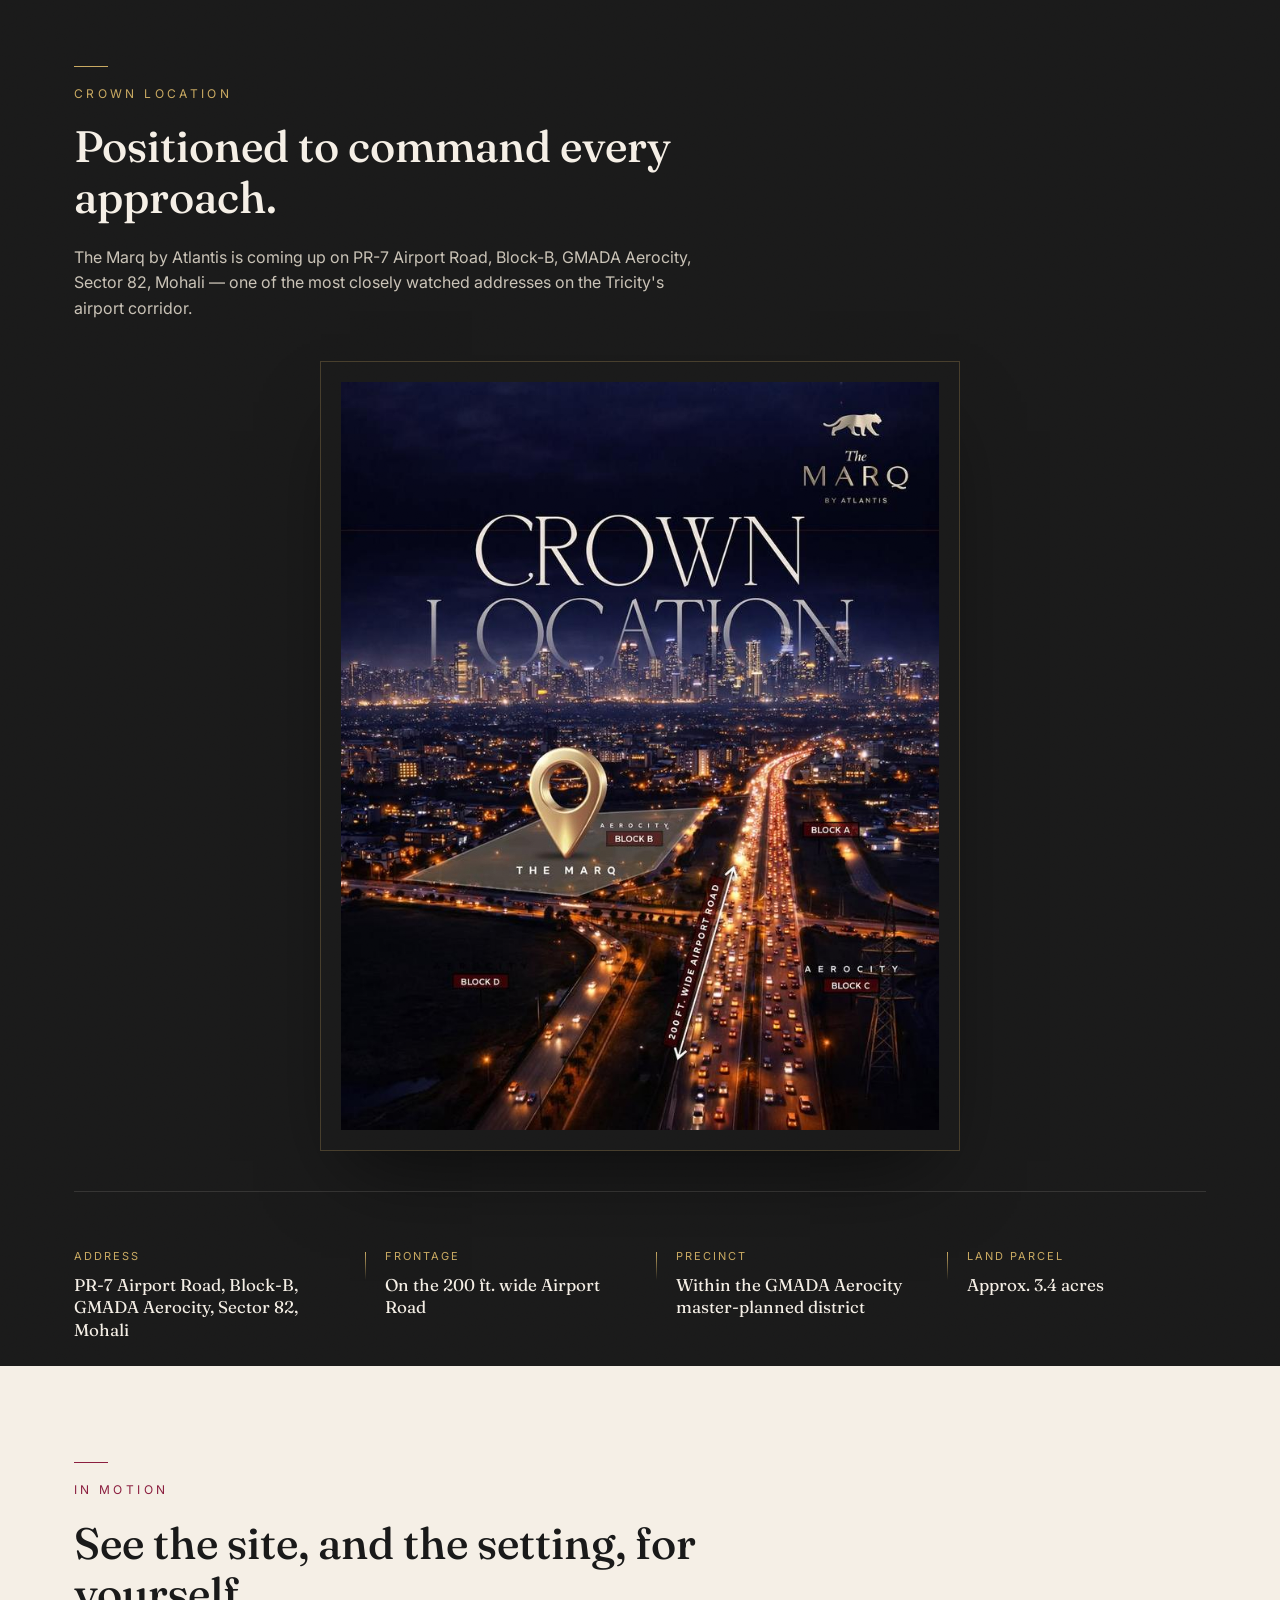
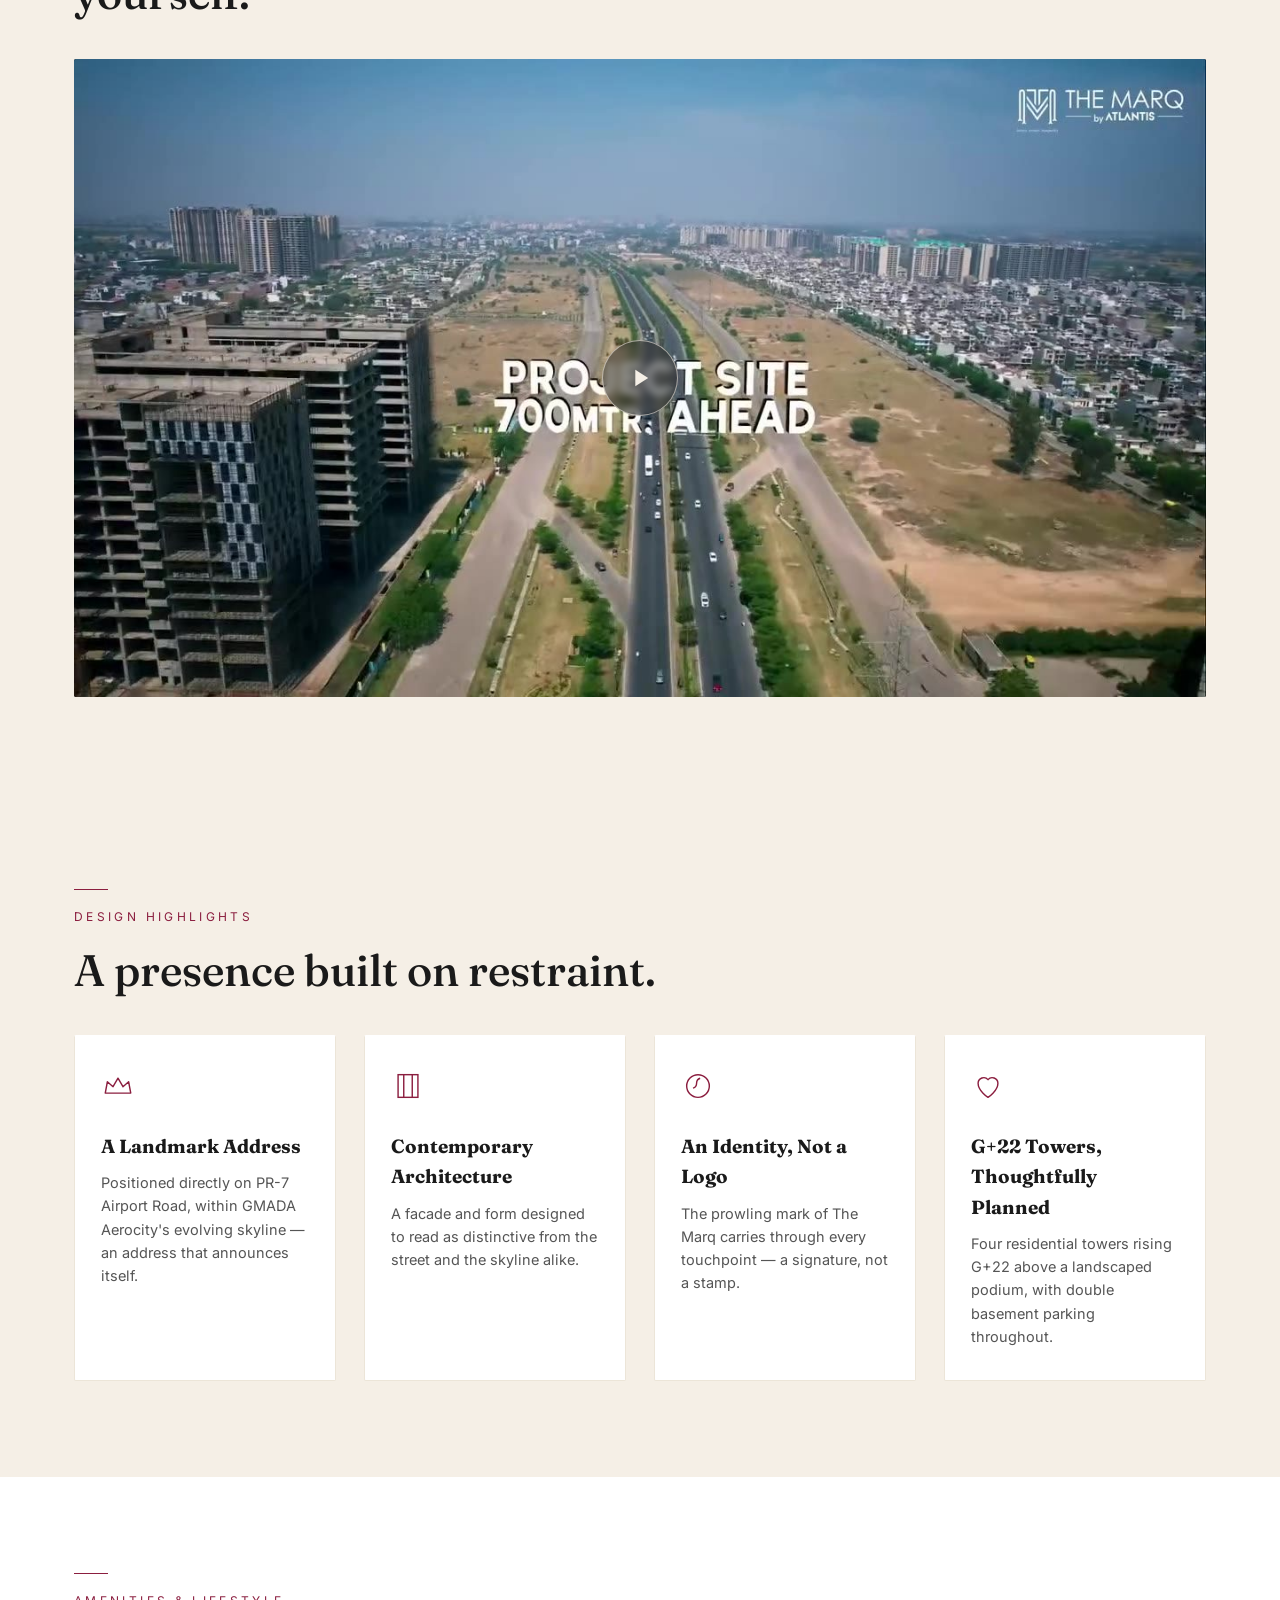
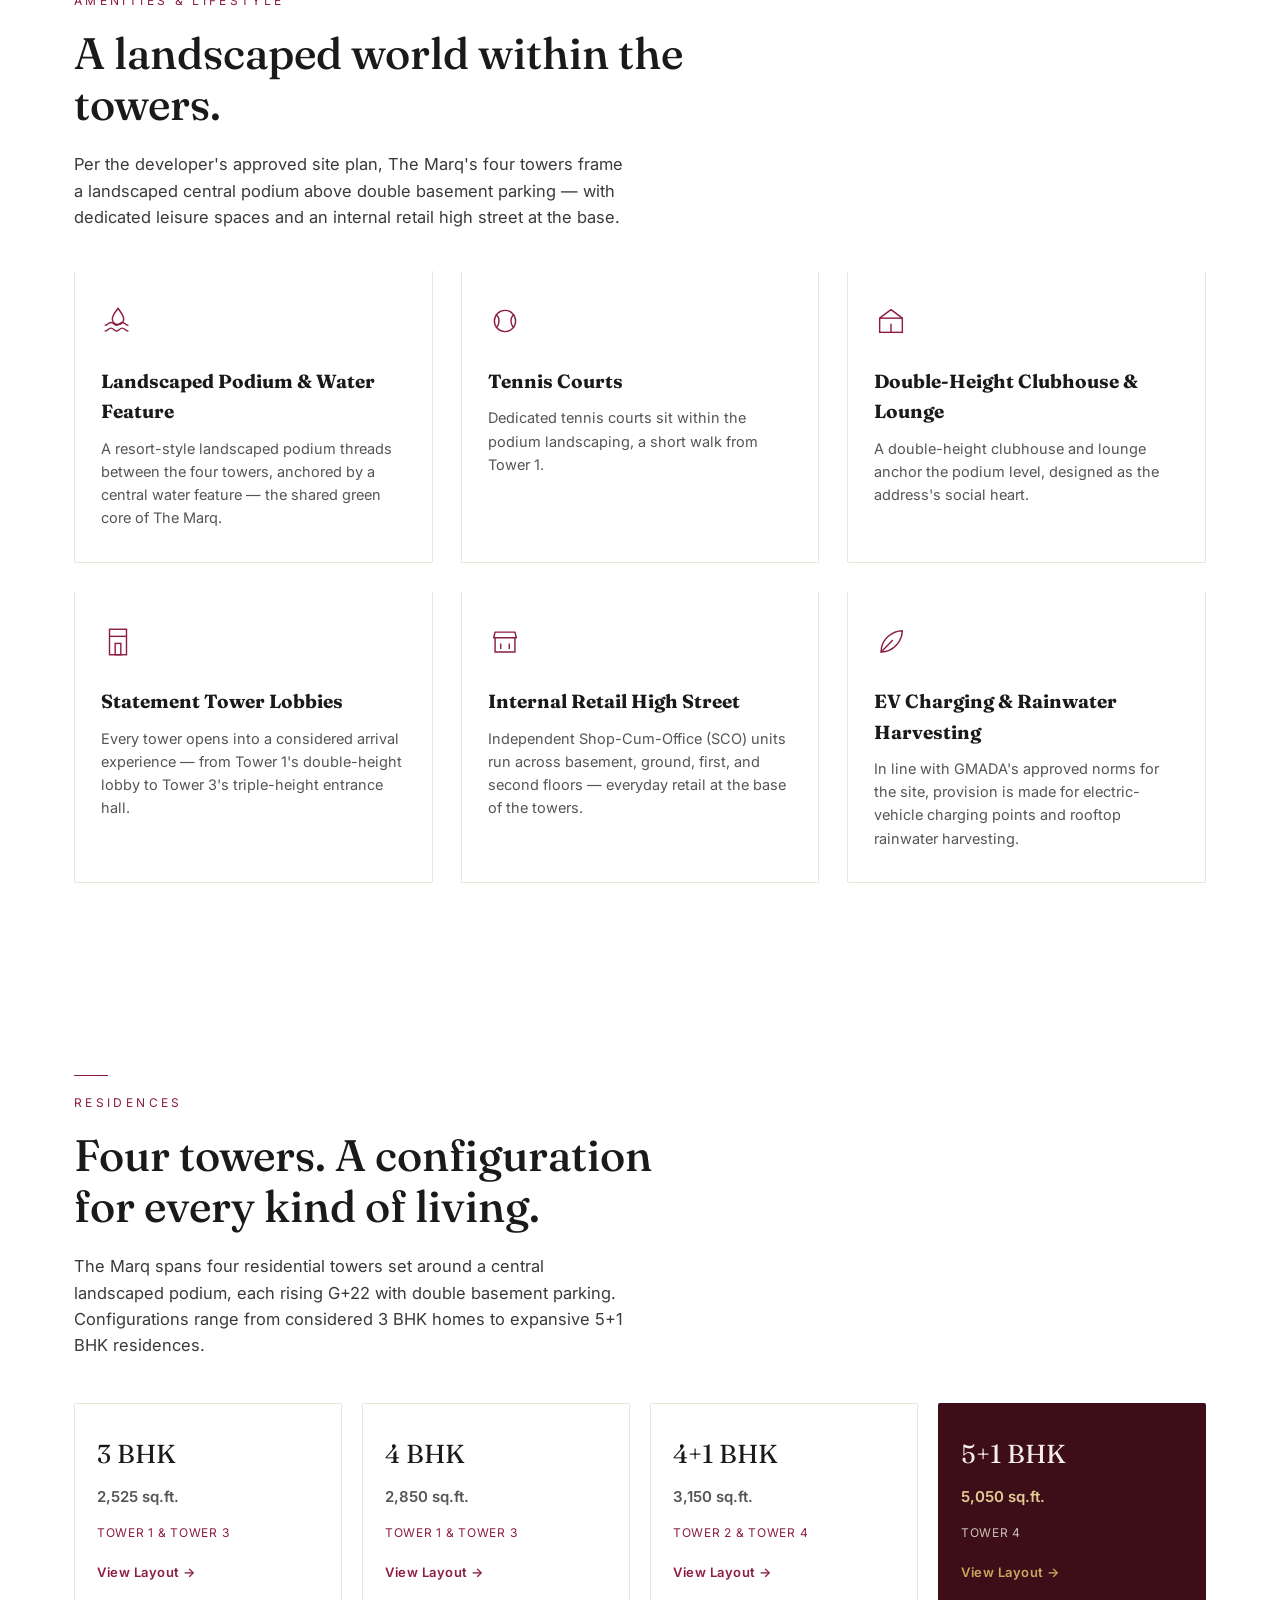
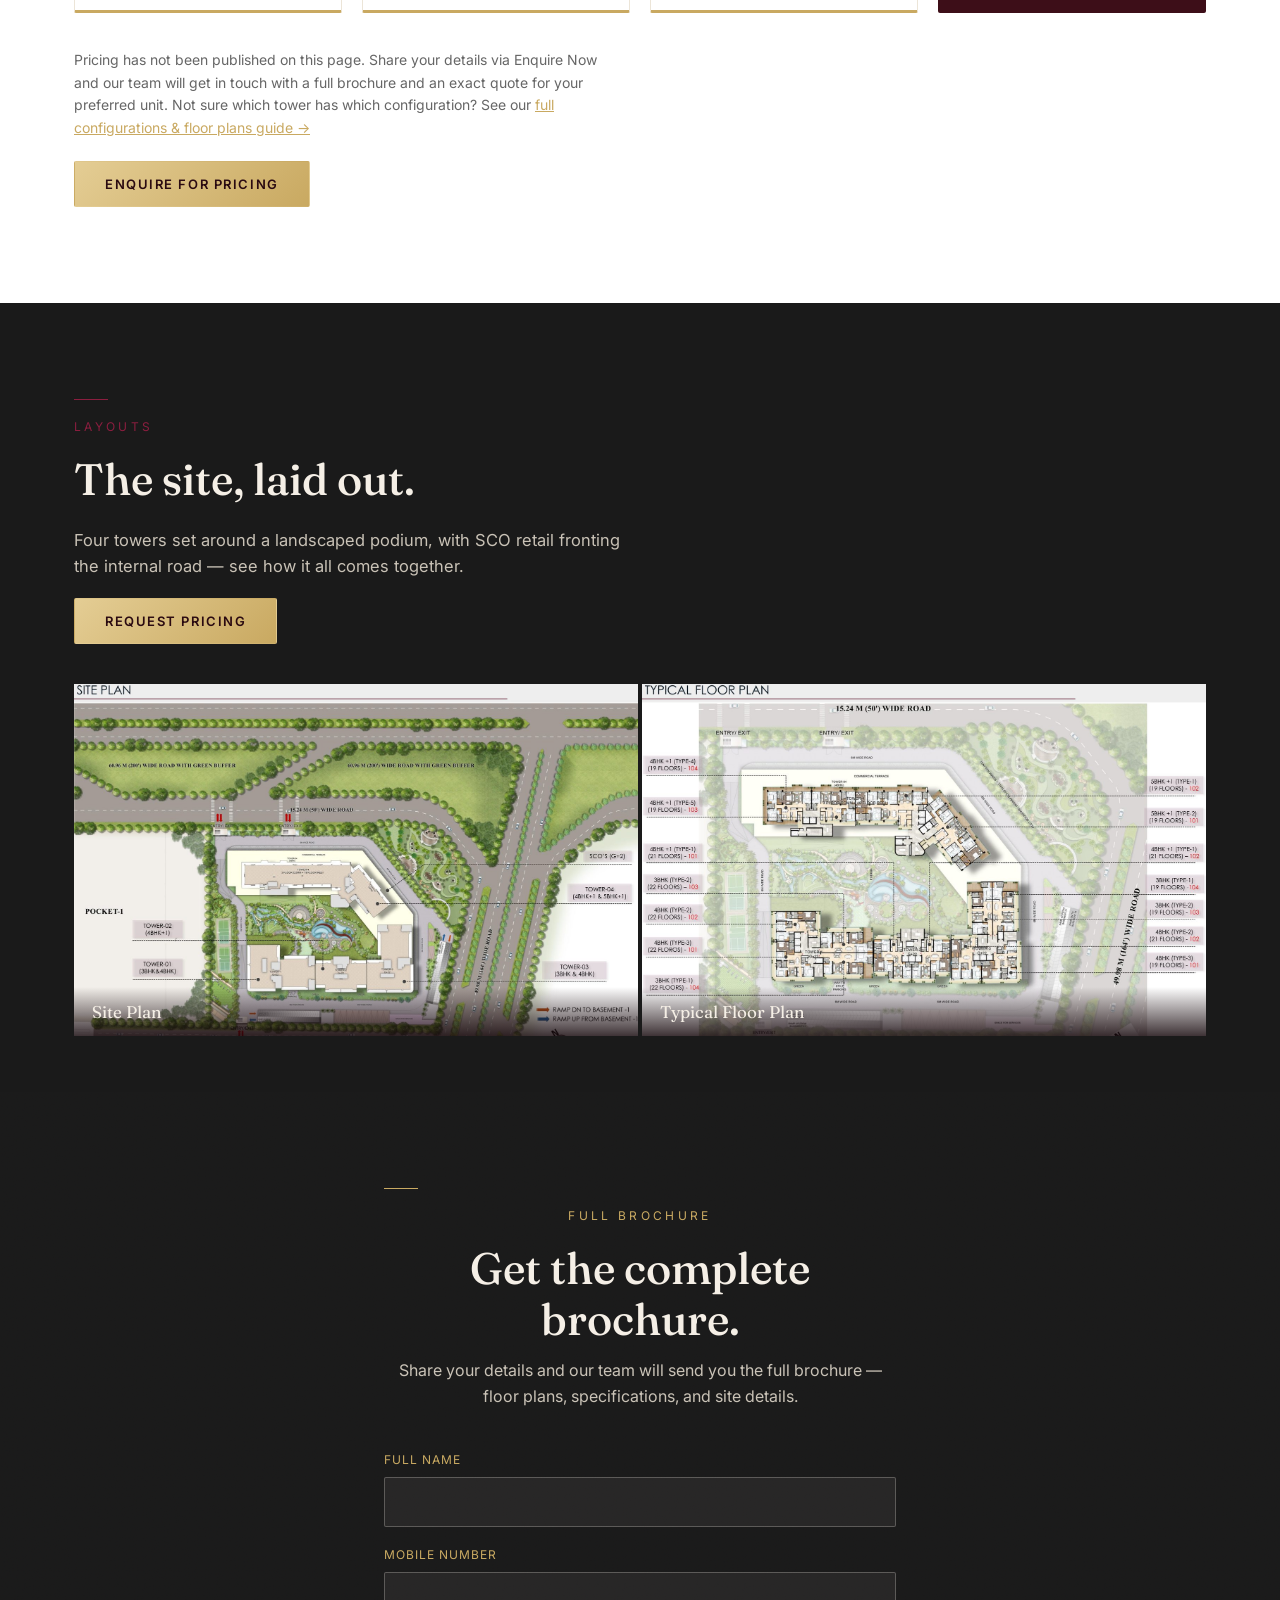
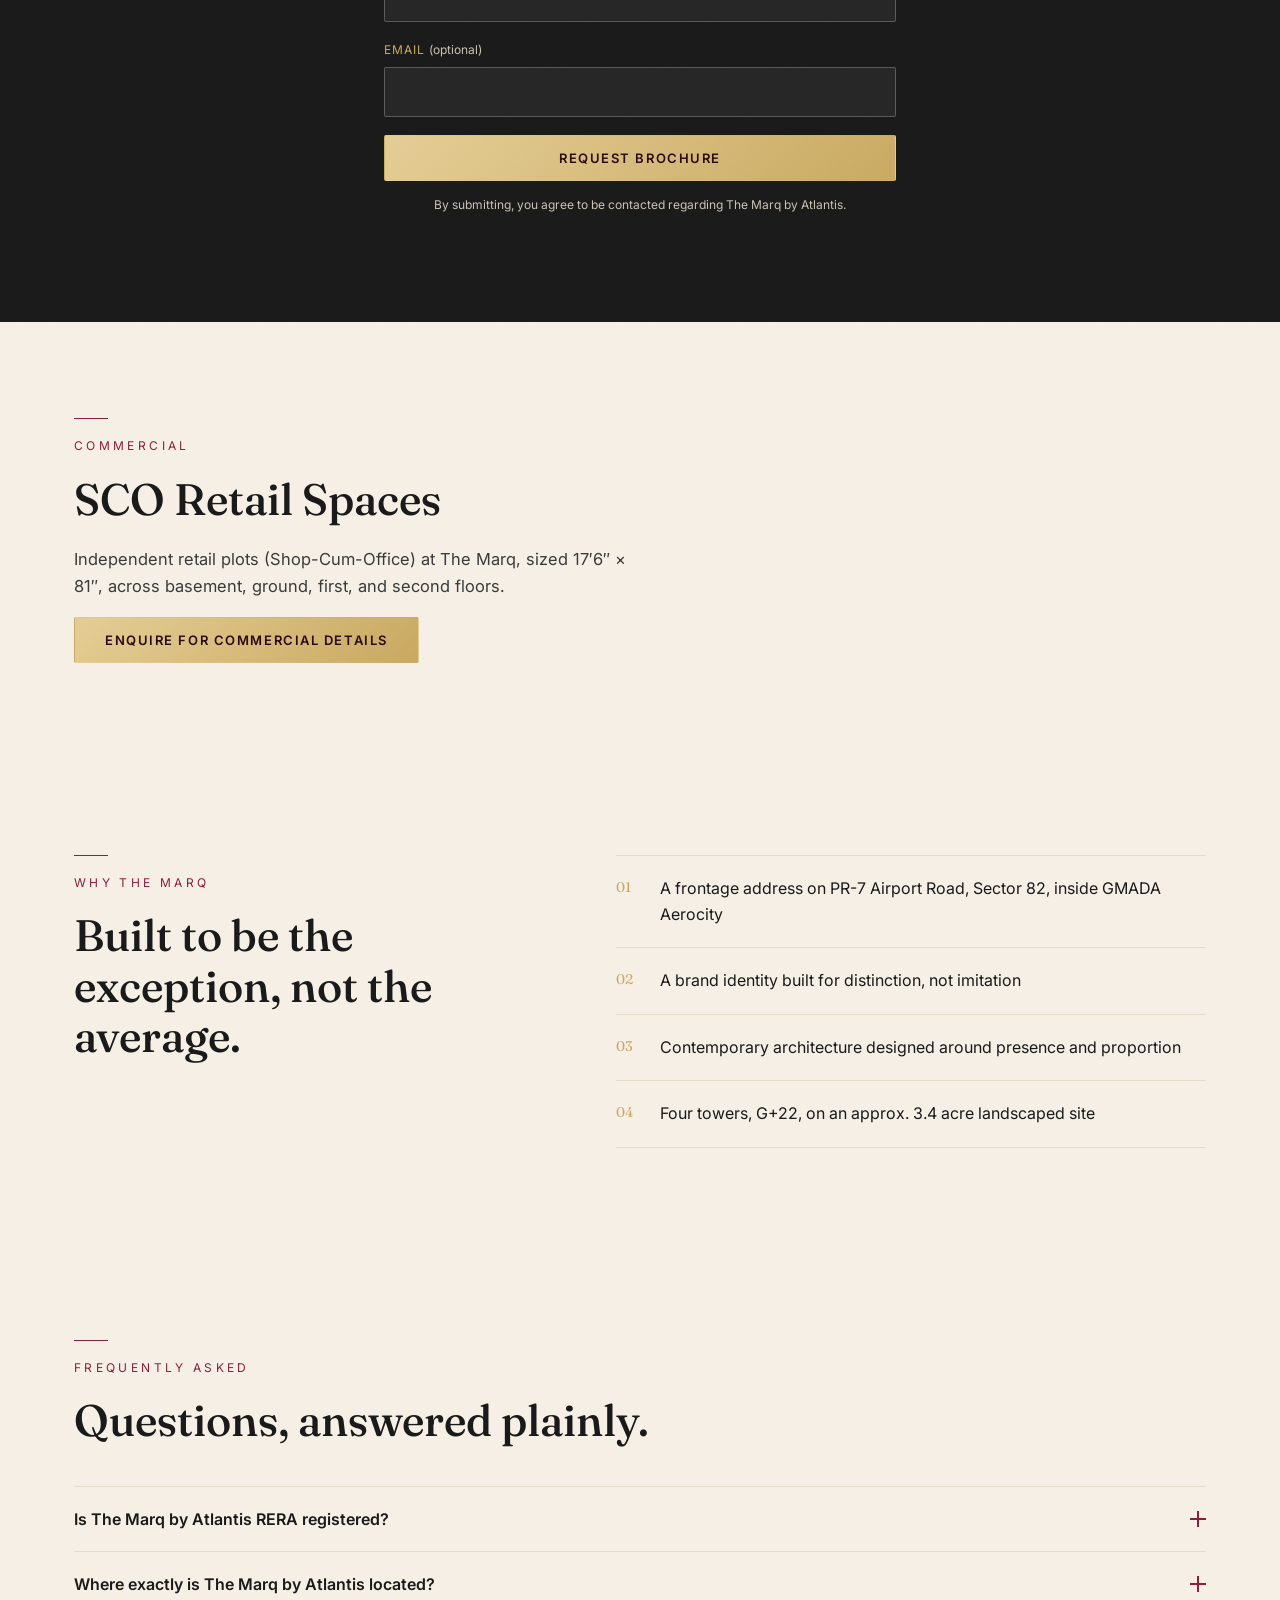
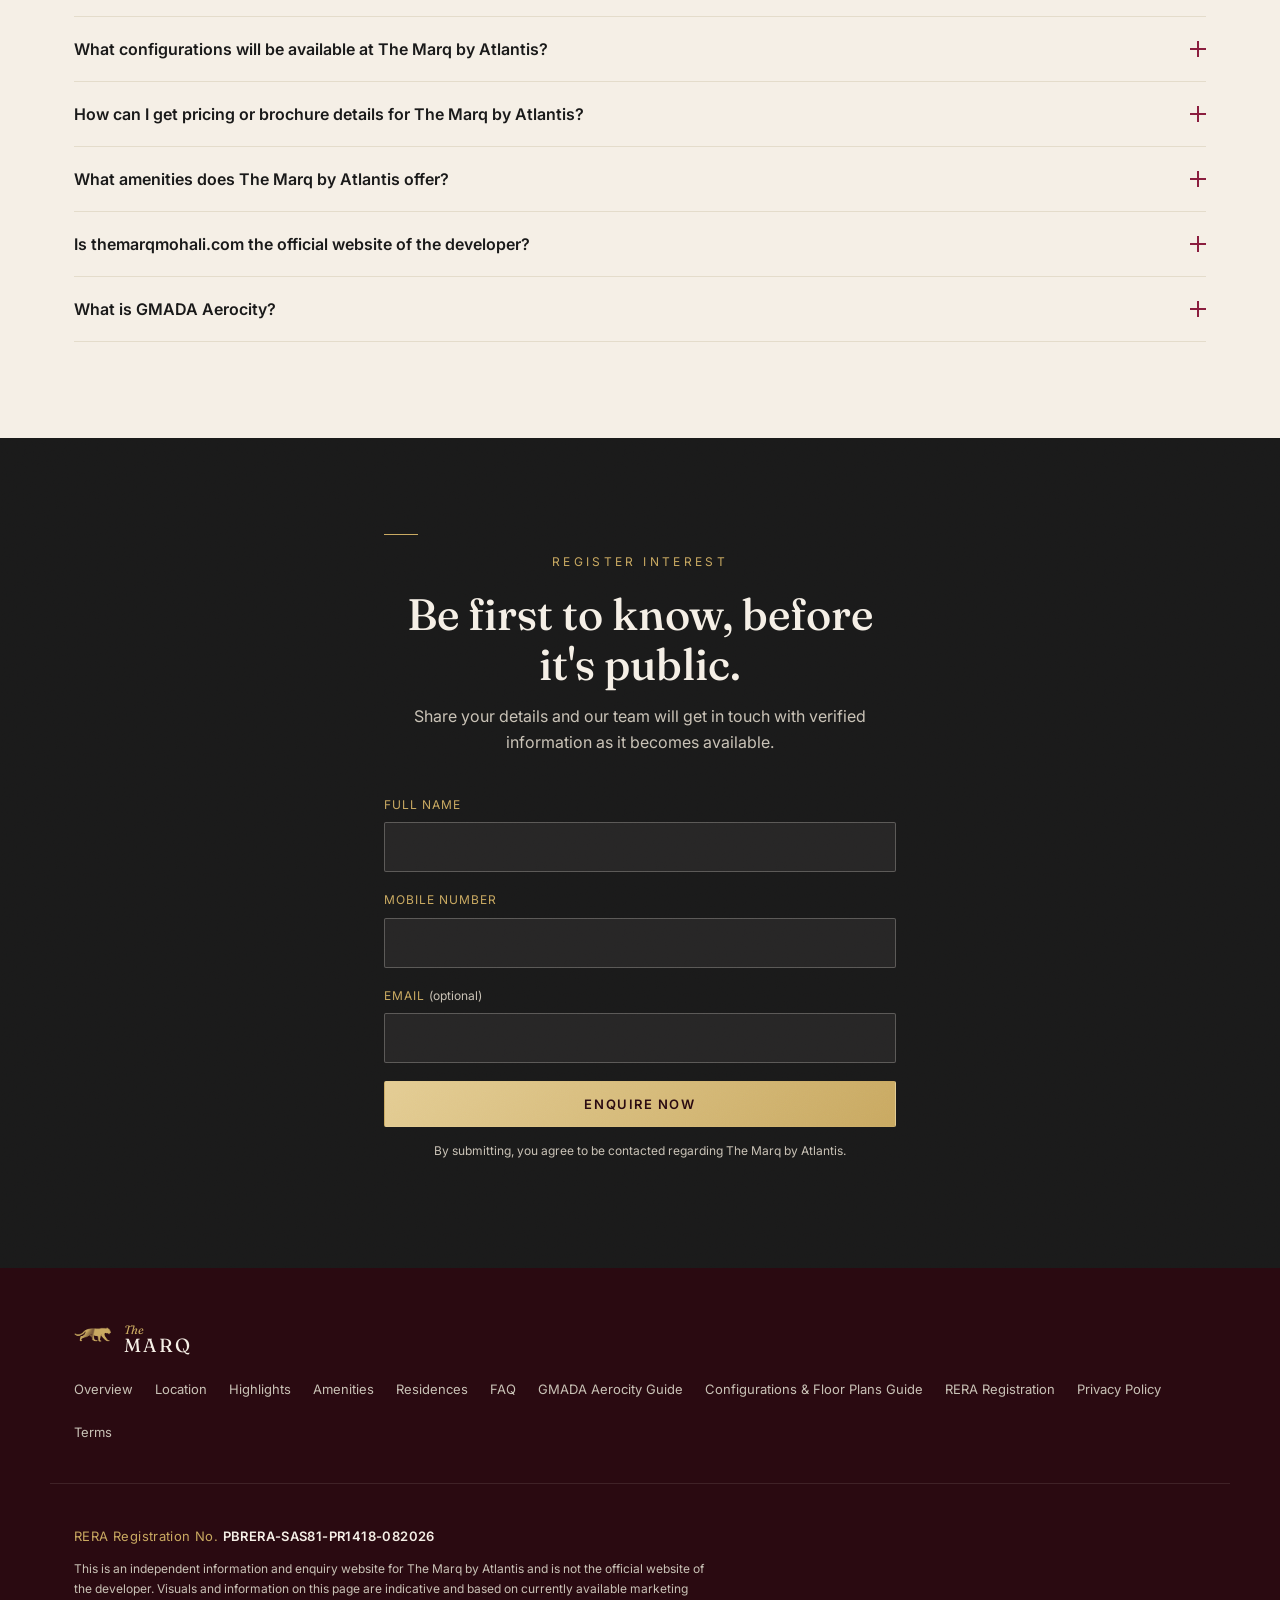
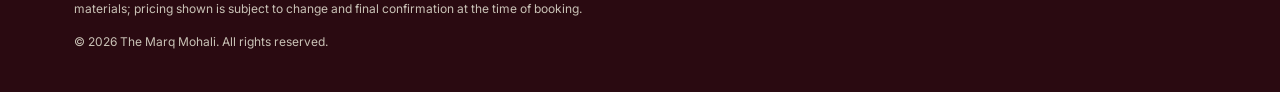
==== commit ab44327e: "Add files via upload" ====
--- a/index.html
+++ b/index.html
@@ -10,15 +10,15 @@
 <!-- End Google Tag Manager -->
 <meta charset="UTF-8">
 <meta name="viewport" content="width=device-width, initial-scale=1.0, viewport-fit=cover">
-<title>The Marq by Atlantis Mohali | RERA Approved | 3, 4, 4+1 &amp; 5+1 BHK</title>
-<meta name="description" content="The Marq by Atlantis — RERA approved (PBRERA-SAS81-PR1418-082026). 3, 4, 4+1 & 5+1 BHK homes, amenities & SCO retail on PR-7 Airport Road, Mohali.">
-<meta name="keywords" content="The Marq Mohali, The Marq by Atlantis, Atlantis The Marq, Atlantis Marq, The Marq RERA, The Marq RERA approved, The Marq 3 BHK, The Marq 4 BHK, The Marq 4+1 BHK, The Marq 5+1 BHK, The Marq Airport Road, The Marq Sector 82, The Marq GMADA Aerocity, The Marq PR-7 Airport Road, The Marq Project Mohali, premium residences Mohali, luxury apartments Airport Road Mohali, Aerocity Mohali apartments">
+<title>The Marq by Atlantis, Mohali — 3, 4 &amp; 5 BHK Homes, Sector 82</title>
+<meta name="description" content="Explore The Marq by Atlantis — G+22 towers, 3 to 5+1 BHK residences with clubhouse, tennis courts & SCO retail on PR-7 Airport Road, Sector 82, Mohali. Enquire for pricing & the full brochure.">
+<meta name="keywords" content="The Marq Mohali, The Marq by Atlantis, Atlantis The Marq, Atlantis Marq, The Marq 3 BHK, The Marq 4 BHK, The Marq 4+1 BHK, The Marq 5+1 BHK, The Marq Airport Road, The Marq Sector 82, The Marq GMADA Aerocity, The Marq PR-7 Airport Road, The Marq Project Mohali, premium residences Mohali, luxury apartments Airport Road Mohali, Aerocity Mohali apartments">
 <link rel="canonical" href="https://themarqmohali.com/">
 
 <!-- Open Graph -->
 <meta property="og:type" content="website">
-<meta property="og:title" content="The Marq by Atlantis Mohali | RERA Approved | 3, 4, 4+1 &amp; 5+1 BHK">
-<meta property="og:description" content="RERA approved (PBRERA-SAS81-PR1418-082026). Residences on PR-7 Airport Road, Sector 82, GMADA Aerocity, Mohali. Register your interest for The Marq by Atlantis.">
+<meta property="og:title" content="The Marq by Atlantis, Mohali — 3, 4 &amp; 5 BHK Homes, Sector 82">
+<meta property="og:description" content="G+22 towers, 3 to 5+1 BHK residences with clubhouse, tennis courts & SCO retail on PR-7 Airport Road, Sector 82, GMADA Aerocity, Mohali. Enquire for pricing & the full brochure.">
 <meta property="og:url" content="https://themarqmohali.com/">
 <meta property="og:image" content="https://themarqmohali.com/assets/images/brand-cover.jpg">
 <meta property="og:locale" content="en_IN">
@@ -26,8 +26,8 @@
 
 <!-- Twitter -->
 <meta name="twitter:card" content="summary_large_image">
-<meta name="twitter:title" content="The Marq by Atlantis Mohali | RERA Approved">
-<meta name="twitter:description" content="RERA approved. Residences on PR-7 Airport Road, Sector 82, GMADA Aerocity, Mohali.">
+<meta name="twitter:title" content="The Marq by Atlantis, Mohali — 3, 4 &amp; 5 BHK Homes">
+<meta name="twitter:description" content="G+22 towers, 3 to 5+1 BHK residences on PR-7 Airport Road, Sector 82, GMADA Aerocity, Mohali.">
 <meta name="twitter:image" content="https://themarqmohali.com/assets/images/brand-cover.jpg">
 
 <!-- Geo -->
@@ -177,6 +177,15 @@
 
     <button class="btn btn-gold header-cta" data-open-modal>Enquire Now</button>
 
+    <div class="header-contact">
+      <button class="icon-cta" data-open-modal data-cta="call" aria-label="Call Now" title="Call Now">
+        <svg viewBox="0 0 24 24" aria-hidden="true"><path d="M6.6 10.8c1.4 2.8 3.8 5.2 6.6 6.6l2.2-2.2c.3-.3.7-.4 1-.2 1.1.4 2.3.6 3.6.6.6 0 1 .4 1 1V20c0 .6-.4 1-1 1C10.5 21 3 13.5 3 4c0-.6.4-1 1-1h3.4c.6 0 1 .4 1 1 0 1.3.2 2.5.6 3.6.1.3 0 .7-.2 1L6.6 10.8z" fill="none" stroke="currentColor" stroke-width="1.6" stroke-linejoin="round" stroke-linecap="round"/></svg>
+      </button>
+      <button class="icon-cta" data-open-modal data-cta="whatsapp" aria-label="WhatsApp Us" title="WhatsApp Us">
+        <svg viewBox="0 0 24 24" aria-hidden="true"><path d="M12 2a10 10 0 0 0-8.6 15L2 22l5.2-1.4A10 10 0 1 0 12 2z" fill="none" stroke="currentColor" stroke-width="1.6"/><path d="M8.5 8.3c.2-.5.4-.5.6-.5h.5c.2 0 .4 0 .5.4.2.5.6 1.6.6 1.7.1.1.1.3 0 .4-.1.2-.1.3-.3.5-.1.2-.3.3-.4.5-.1.1-.3.3-.1.6.2.3.8 1.3 1.7 2.1 1.2 1 2.1 1.4 2.5 1.5.3.1.5.1.7-.1.2-.2.7-.8.9-1.1.2-.3.4-.2.6-.1.2.1 1.5.7 1.8.8.3.1.5.2.5.3.1.2.1.9-.2 1.7-.3.8-1.6 1.5-2.2 1.6-.6.1-1.2.2-3.9-.8-3.3-1.3-5.4-4.6-5.6-4.9-.2-.2-1.3-1.7-1.3-3.3 0-1.6.8-2.3 1.1-2.7z" fill="currentColor"/></svg>
+      </button>
+    </div>
+
     <button class="nav-toggle" id="navToggle" aria-label="Open menu" aria-expanded="false" aria-controls="mobileNav">
       <span></span><span></span><span></span>
     </button>
@@ -197,6 +206,16 @@
   <a href="#faq">FAQ</a>
   <button class="btn btn-gold" data-open-modal>Enquire Now</button>
   <button class="btn btn-ghost" data-open-modal data-cta="brochure">Download Brochure</button>
+  <div class="mobile-nav-contact">
+    <button class="btn btn-ghost" data-open-modal data-cta="call">
+      <svg viewBox="0 0 24 24" width="16" height="16" aria-hidden="true"><path d="M6.6 10.8c1.4 2.8 3.8 5.2 6.6 6.6l2.2-2.2c.3-.3.7-.4 1-.2 1.1.4 2.3.6 3.6.6.6 0 1 .4 1 1V20c0 .6-.4 1-1 1C10.5 21 3 13.5 3 4c0-.6.4-1 1-1h3.4c.6 0 1 .4 1 1 0 1.3.2 2.5.6 3.6.1.3 0 .7-.2 1L6.6 10.8z" fill="none" stroke="currentColor" stroke-width="1.6" stroke-linejoin="round" stroke-linecap="round"/></svg>
+      Call Now
+    </button>
+    <button class="btn btn-ghost" data-open-modal data-cta="whatsapp">
+      <svg viewBox="0 0 24 24" width="16" height="16" aria-hidden="true"><path d="M12 2a10 10 0 0 0-8.6 15L2 22l5.2-1.4A10 10 0 1 0 12 2z" fill="none" stroke="currentColor" stroke-width="1.6"/><path d="M8.5 8.3c.2-.5.4-.5.6-.5h.5c.2 0 .4 0 .5.4.2.5.6 1.6.6 1.7.1.1.1.3 0 .4-.1.2-.1.3-.3.5-.1.2-.3.3-.4.5-.1.1-.3.3-.1.6.2.3.8 1.3 1.7 2.1 1.2 1 2.1 1.4 2.5 1.5.3.1.5.1.7-.1.2-.2.7-.8.9-1.1.2-.3.4-.2.6-.1.2.1 1.5.7 1.8.8.3.1.5.2.5.3.1.2.1.9-.2 1.7-.3.8-1.6 1.5-2.2 1.6-.6.1-1.2.2-3.9-.8-3.3-1.3-5.4-4.6-5.6-4.9-.2-.2-1.3-1.7-1.3-3.3 0-1.6.8-2.3 1.1-2.7z" fill="currentColor"/></svg>
+      WhatsApp
+    </button>
+  </div>
 </div>
 
 <!-- ================= HERO ================= -->
@@ -730,7 +749,13 @@
 
 <!-- ================= STICKY MOBILE CTA ================= -->
 <div class="sticky-cta" id="stickyCta">
+  <button class="icon-cta sticky-icon" data-open-modal data-cta="call" aria-label="Call Now" title="Call Now">
+    <svg viewBox="0 0 24 24" aria-hidden="true"><path d="M6.6 10.8c1.4 2.8 3.8 5.2 6.6 6.6l2.2-2.2c.3-.3.7-.4 1-.2 1.1.4 2.3.6 3.6.6.6 0 1 .4 1 1V20c0 .6-.4 1-1 1C10.5 21 3 13.5 3 4c0-.6.4-1 1-1h3.4c.6 0 1 .4 1 1 0 1.3.2 2.5.6 3.6.1.3 0 .7-.2 1L6.6 10.8z" fill="none" stroke="currentColor" stroke-width="1.6" stroke-linejoin="round" stroke-linecap="round"/></svg>
+  </button>
   <button class="btn btn-gold btn-block" data-open-modal>Enquire Now</button>
+  <button class="icon-cta sticky-icon" data-open-modal data-cta="whatsapp" aria-label="WhatsApp Us" title="WhatsApp Us">
+    <svg viewBox="0 0 24 24" aria-hidden="true"><path d="M12 2a10 10 0 0 0-8.6 15L2 22l5.2-1.4A10 10 0 1 0 12 2z" fill="none" stroke="currentColor" stroke-width="1.6"/><path d="M8.5 8.3c.2-.5.4-.5.6-.5h.5c.2 0 .4 0 .5.4.2.5.6 1.6.6 1.7.1.1.1.3 0 .4-.1.2-.1.3-.3.5-.1.2-.3.3-.4.5-.1.1-.3.3-.1.6.2.3.8 1.3 1.7 2.1 1.2 1 2.1 1.4 2.5 1.5.3.1.5.1.7-.1.2-.2.7-.8.9-1.1.2-.3.4-.2.6-.1.2.1 1.5.7 1.8.8.3.1.5.2.5.3.1.2.1.9-.2 1.7-.3.8-1.6 1.5-2.2 1.6-.6.1-1.2.2-3.9-.8-3.3-1.3-5.4-4.6-5.6-4.9-.2-.2-1.3-1.7-1.3-3.3 0-1.6.8-2.3 1.1-2.7z" fill="currentColor"/></svg>
+  </button>
 </div>
 
 <script src="script.js" defer></script>
--- a/styles.css
+++ b/styles.css
@@ -226,6 +226,29 @@
 
 .header-cta { padding: 11px 22px; font-size: 12px; }
 
+/* ---------- Call / WhatsApp icon buttons ---------- */
+.header-contact { display: flex; gap: 8px; flex-shrink: 0; }
+.icon-cta {
+  width: 40px;
+  height: 40px;
+  border-radius: 50%;
+  display: inline-flex;
+  align-items: center;
+  justify-content: center;
+  padding: 0;
+  flex-shrink: 0;
+  background: transparent;
+  color: var(--ivory);
+  border: 1px solid rgba(245,239,230,.4);
+  cursor: pointer;
+  transition: transform .3s var(--ease), border-color .3s var(--ease), color .3s var(--ease), background .3s var(--ease);
+}
+.icon-cta svg { width: 18px; height: 18px; }
+.icon-cta:hover { border-color: var(--gold); color: var(--gold); background: rgba(201,169,97,.08); transform: translateY(-2px); }
+
+.mobile-nav-contact { display: flex; gap: 10px; width: 100%; max-width: 320px; margin-top: 4px; }
+.mobile-nav-contact .btn { flex: 1; padding: 12px 10px; font-size: 11px; gap: 6px; }
+
 .nav-toggle {
   display: none;
   flex-direction: column;
@@ -920,6 +943,9 @@
   position: fixed;
   left: 0; right: 0; bottom: 0;
   z-index: 150;
+  display: flex;
+  align-items: center;
+  gap: 10px;
   background: var(--ink);
   border-top: 1px solid rgba(201,169,97,.3);
   padding: 12px 16px calc(12px + env(safe-area-inset-bottom));
@@ -929,6 +955,8 @@
 }
 .sticky-cta.show { transform: translateY(0); }
 .sticky-cta .btn { padding: 14px 24px; }
+.sticky-cta .btn-block { flex: 1; }
+.sticky-icon { border-color: rgba(245,239,230,.3); }
 body.nav-open .sticky-cta { transform: translateY(100%) !important; }
 @media (min-width: 641px) {
   .sticky-cta { display: none; }
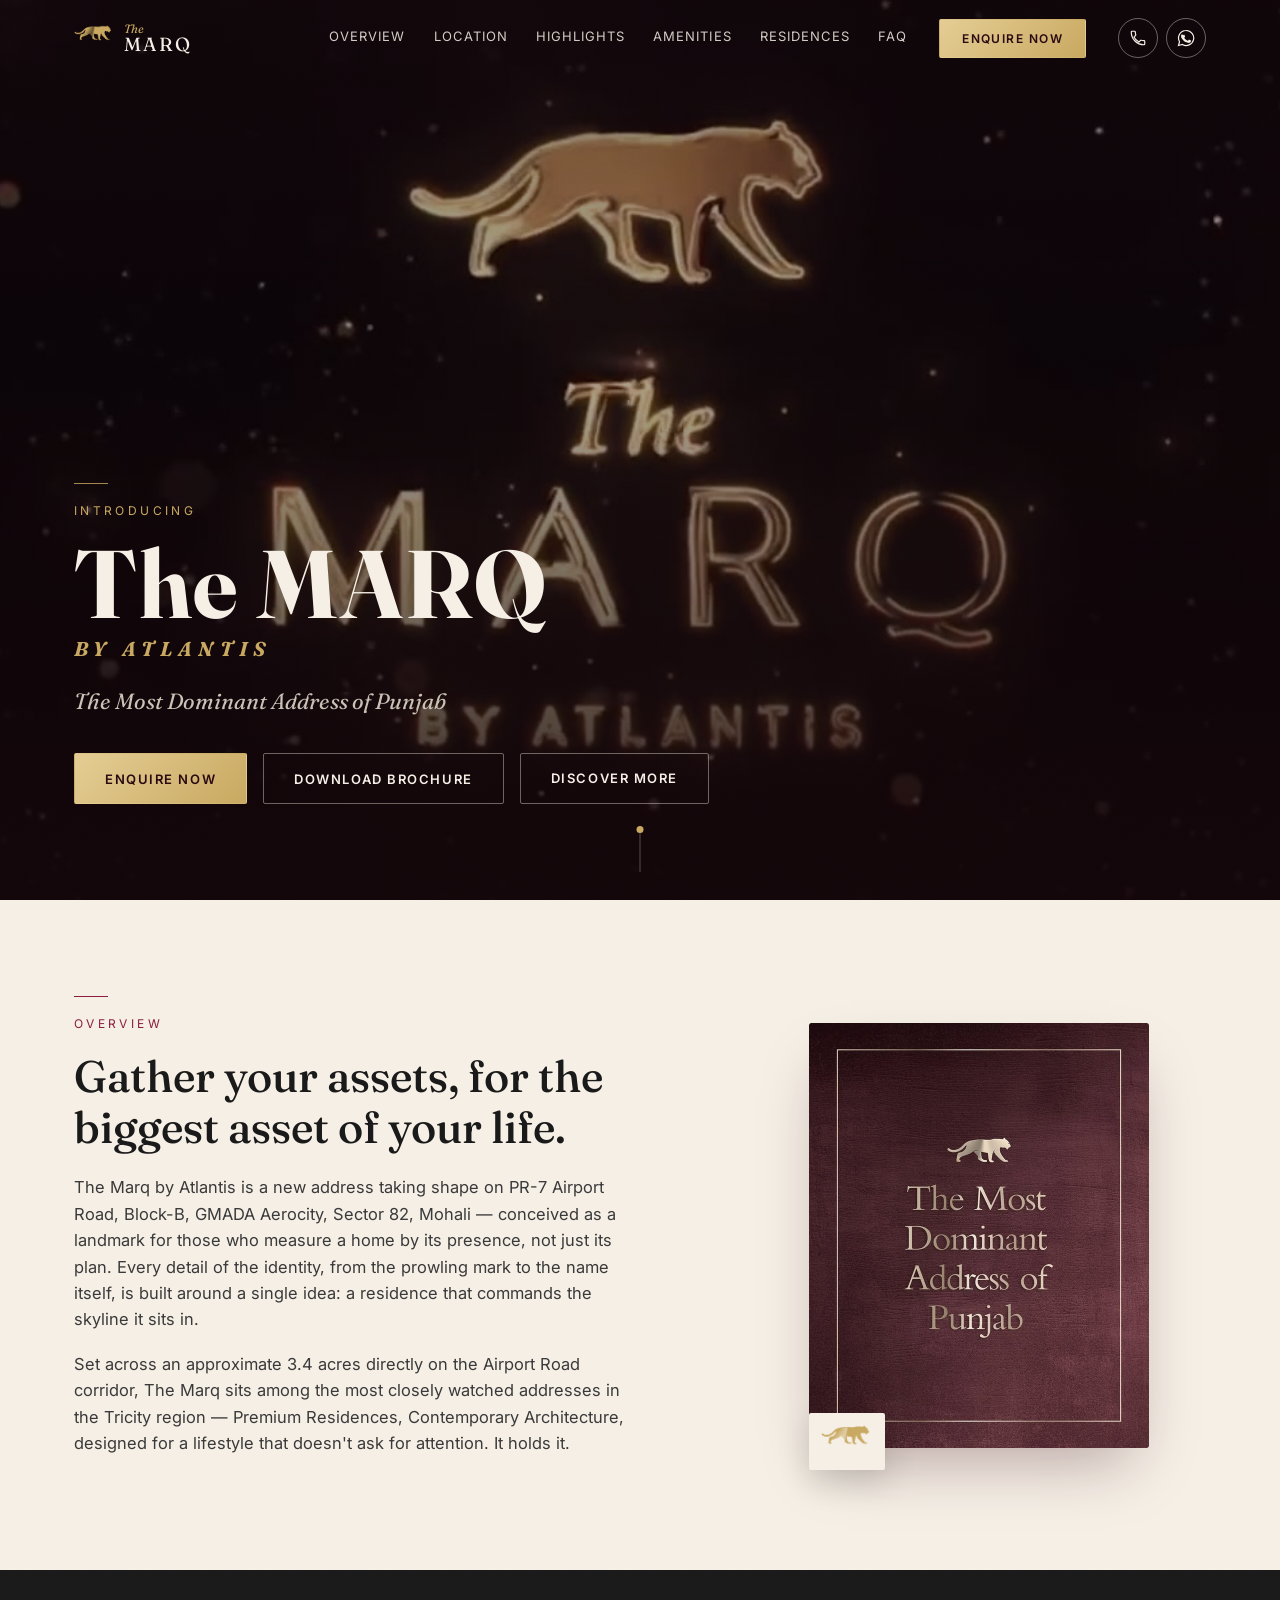
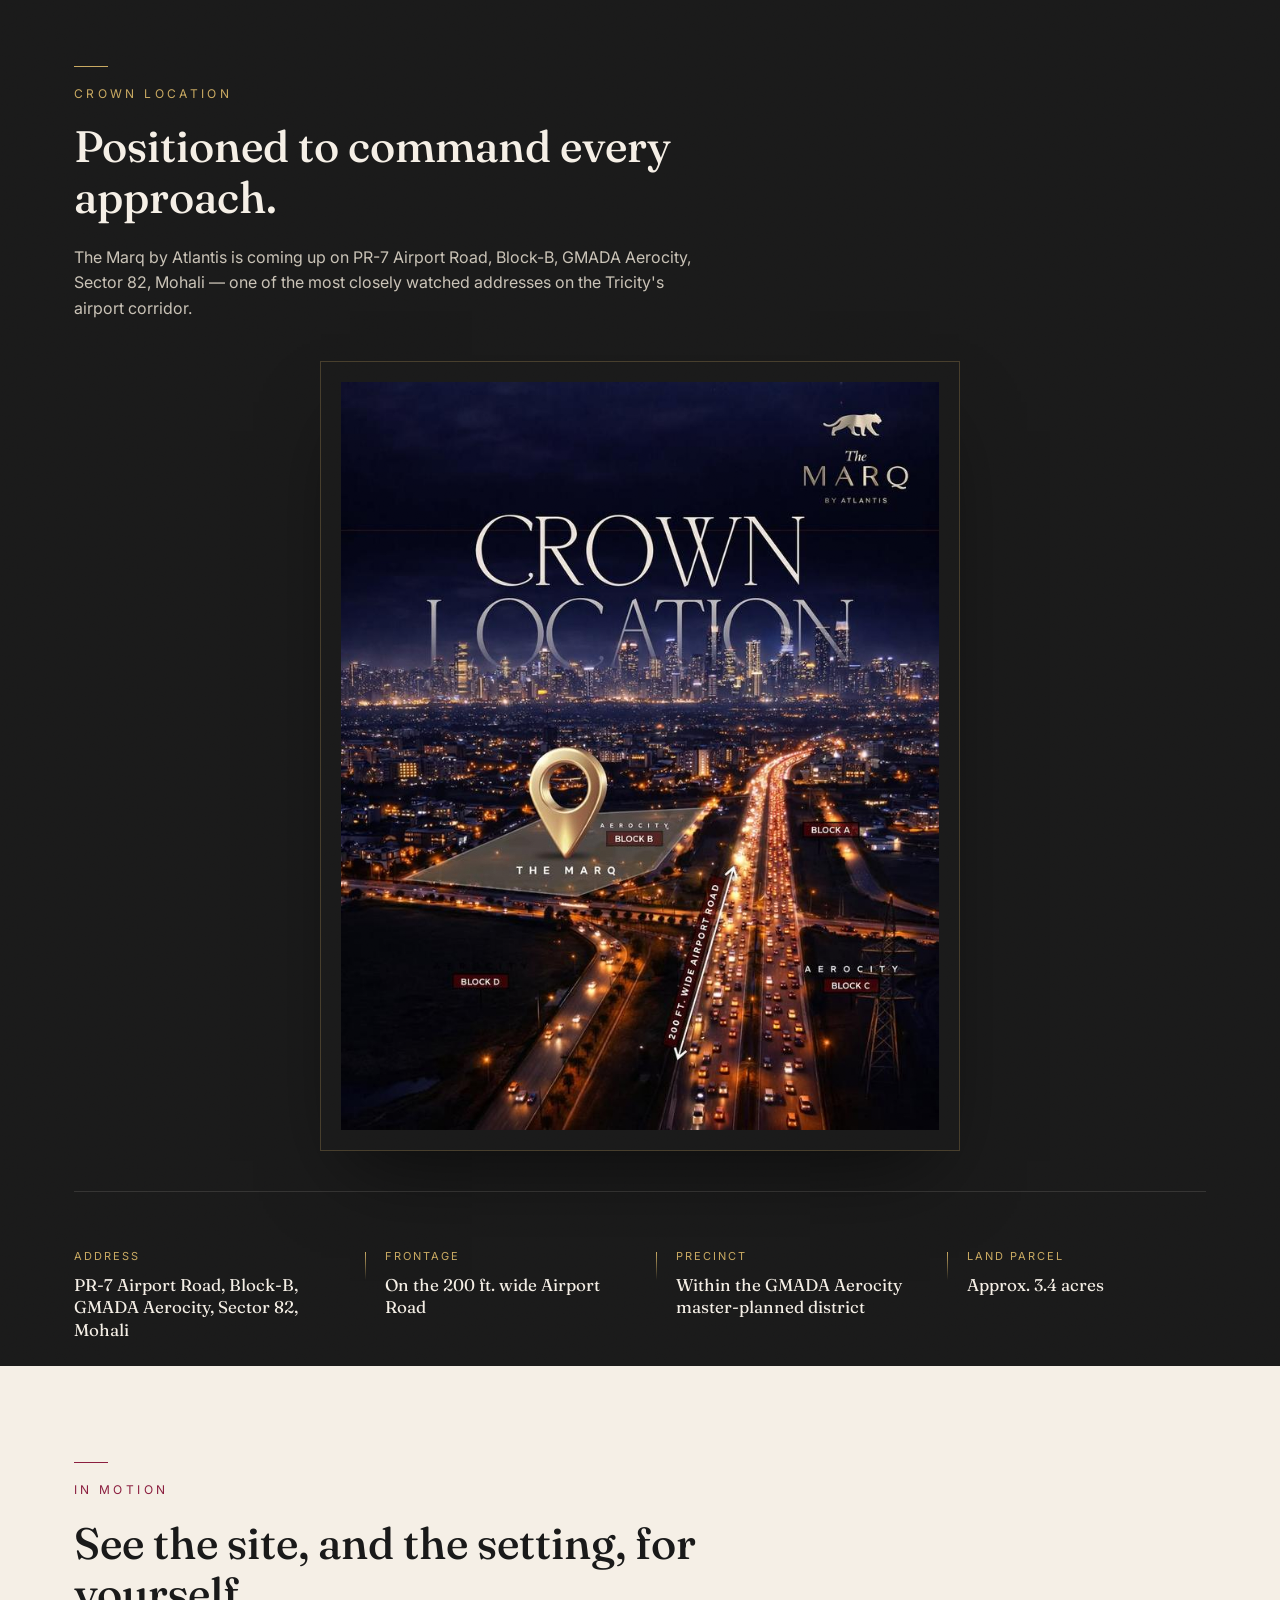
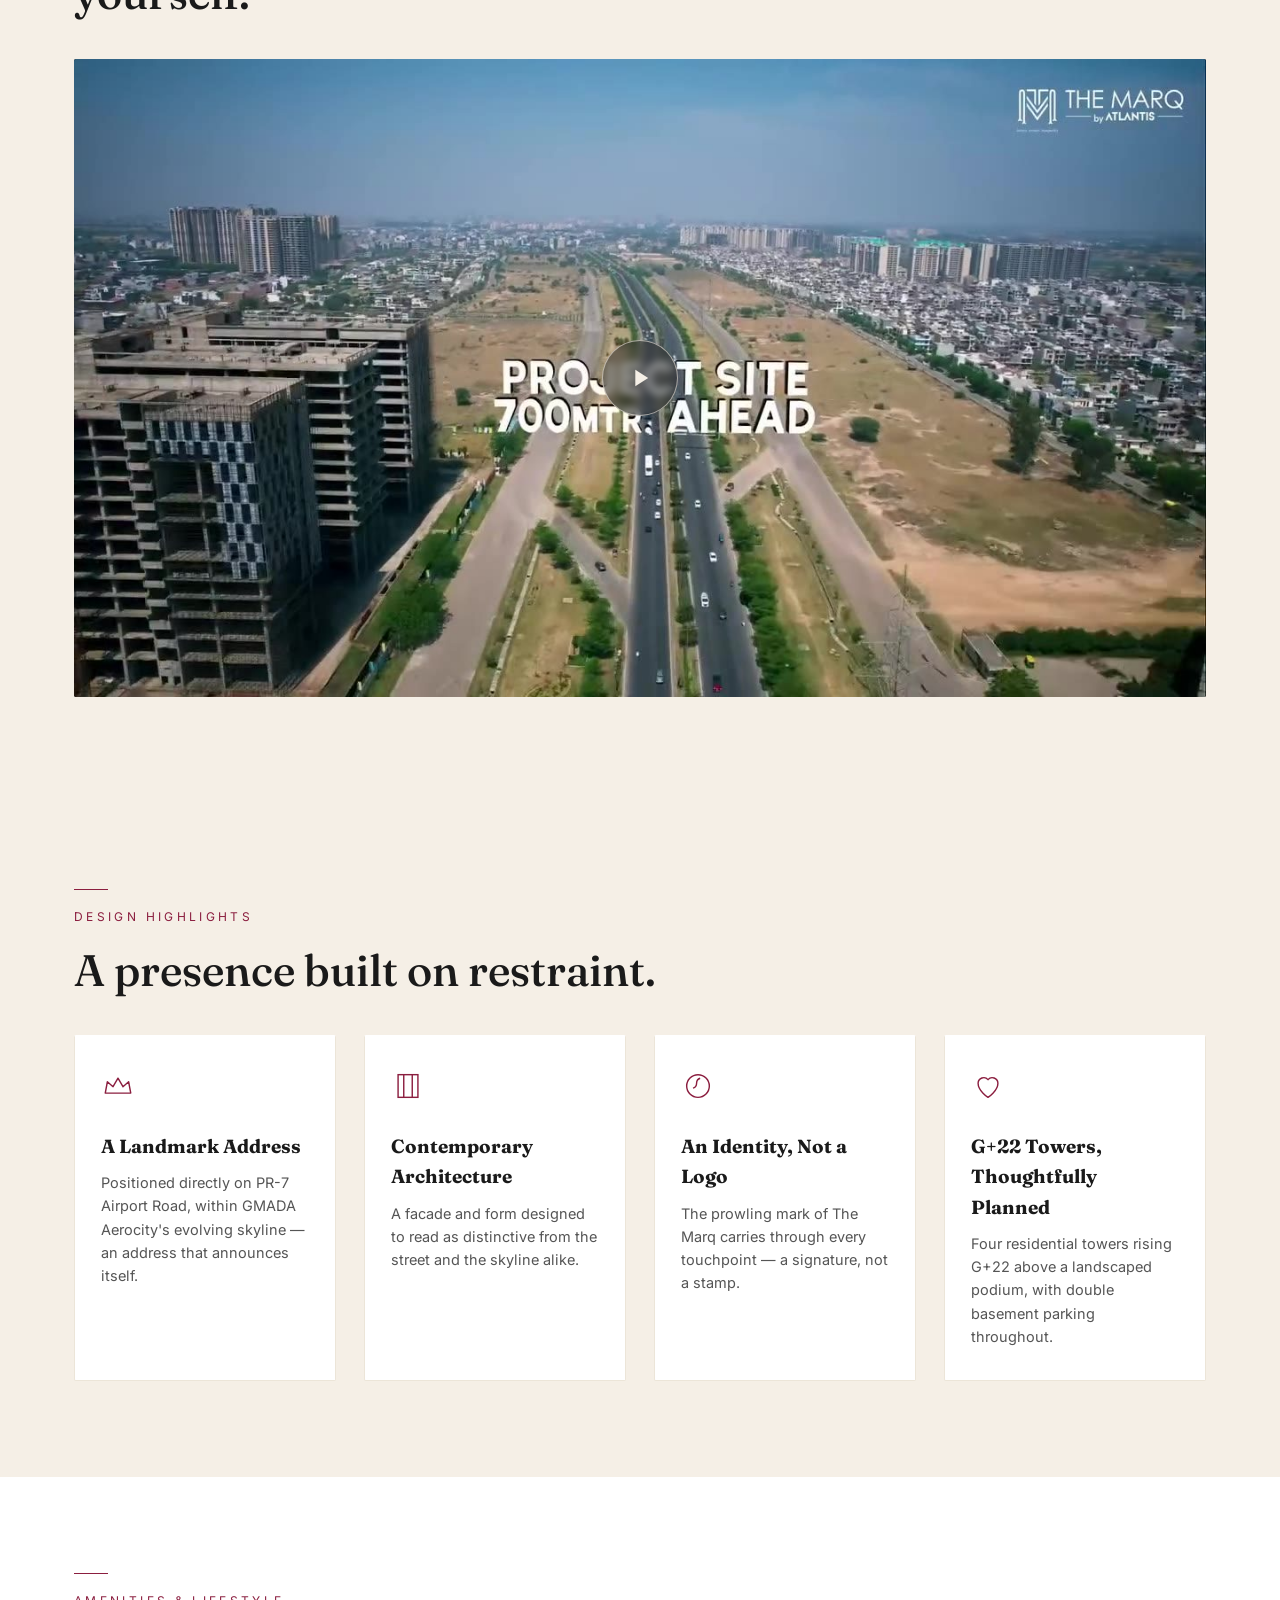
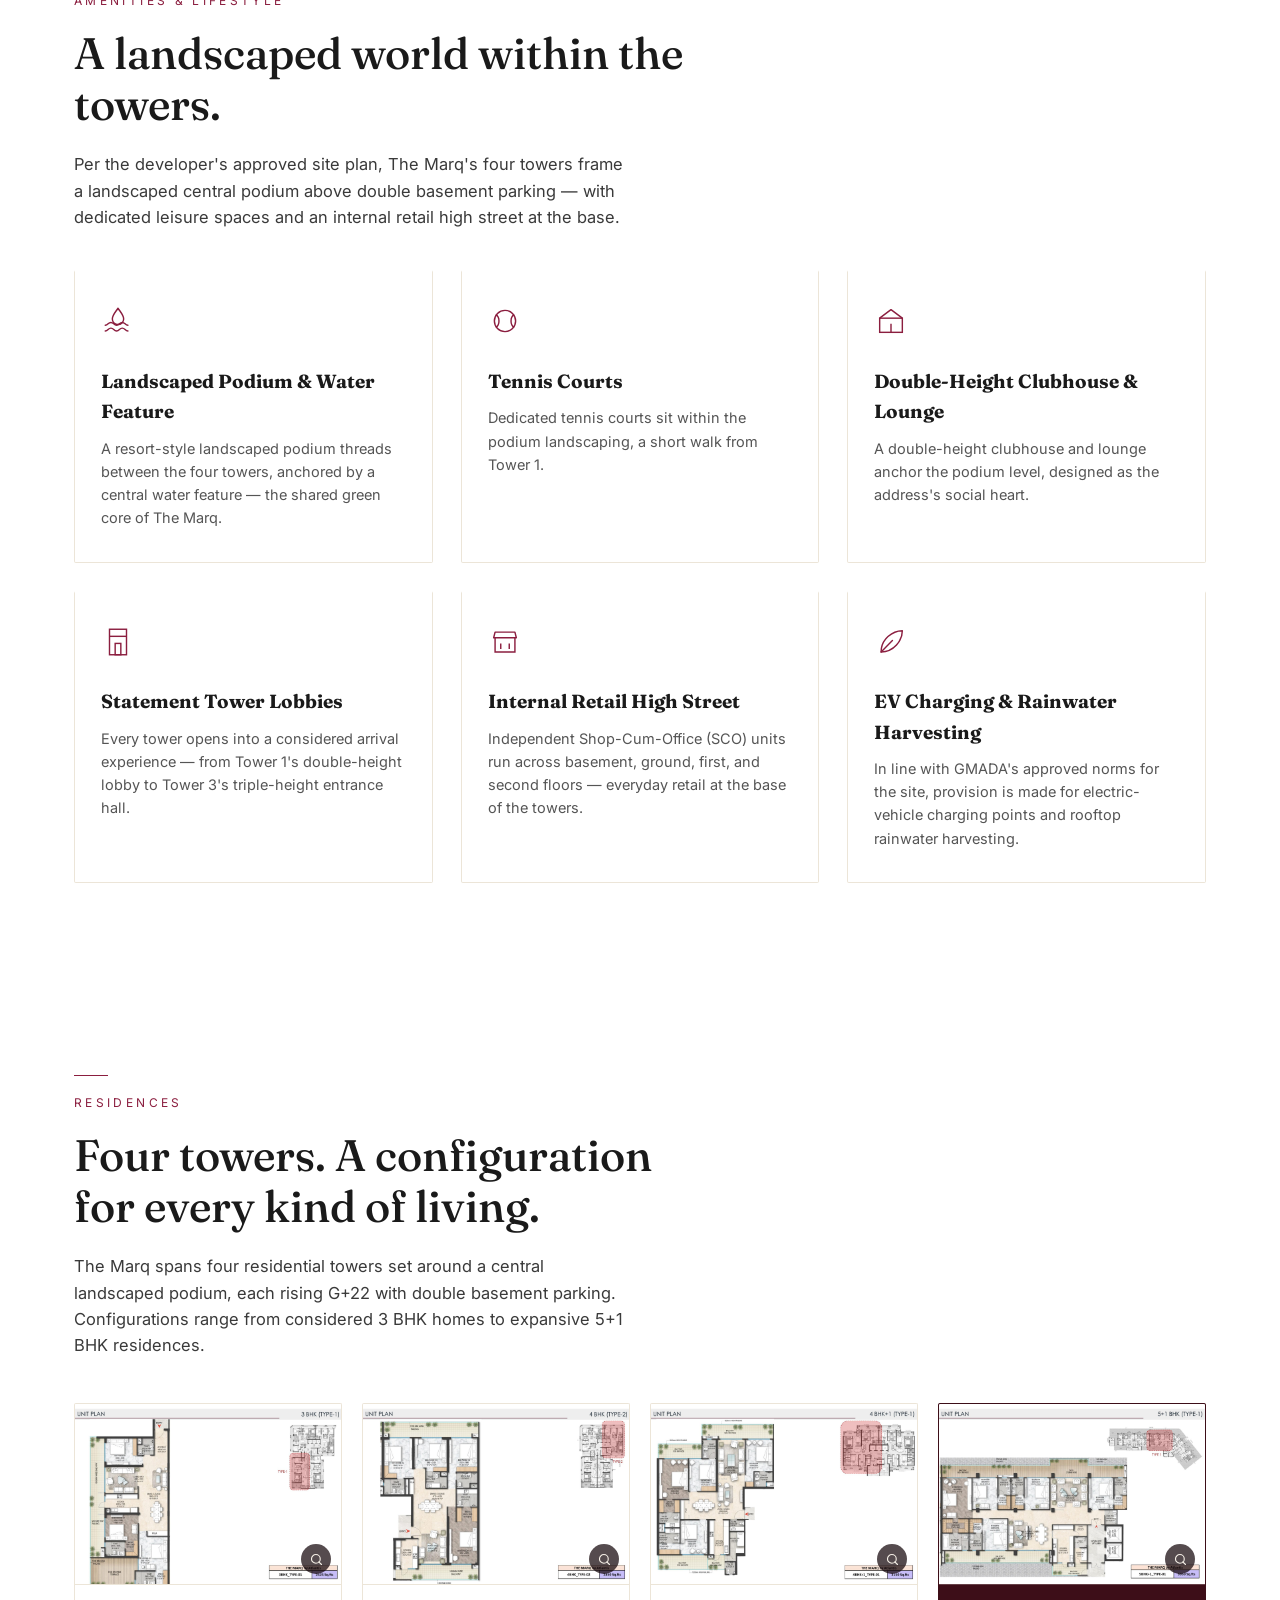
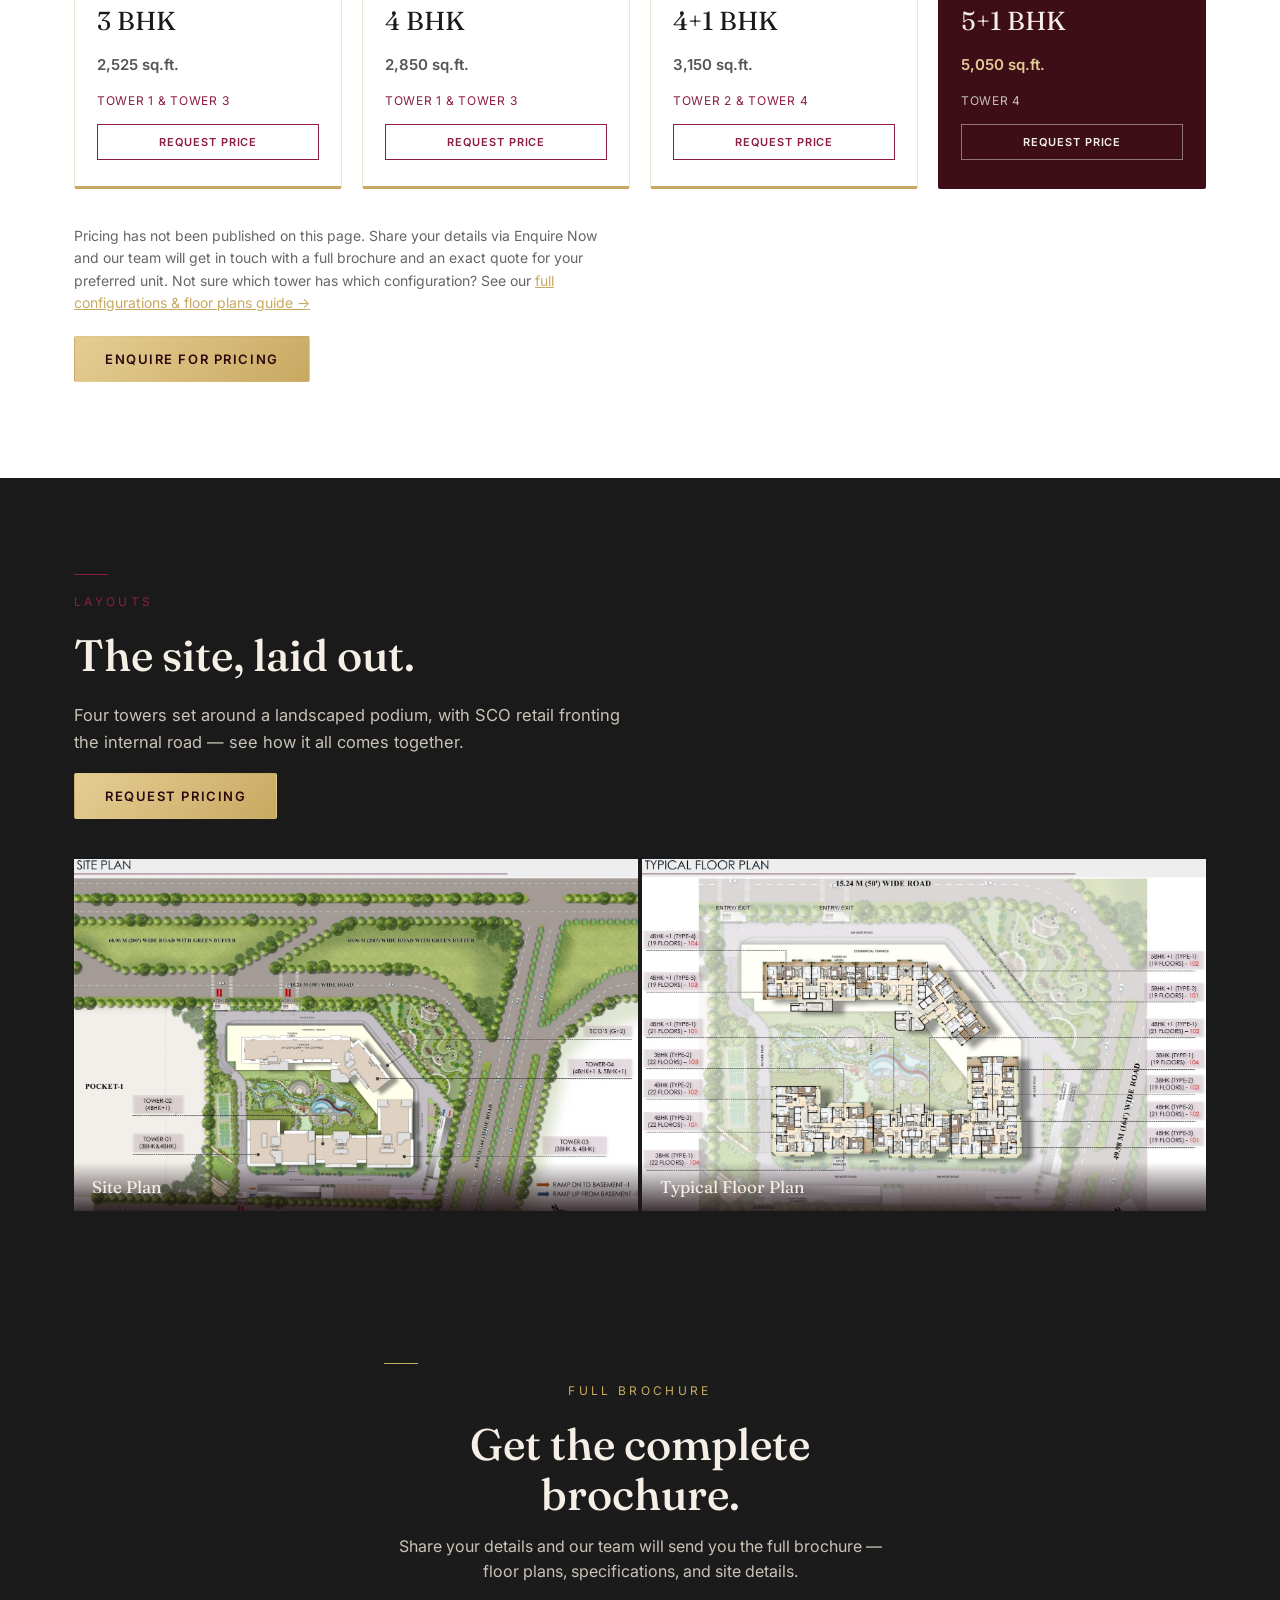
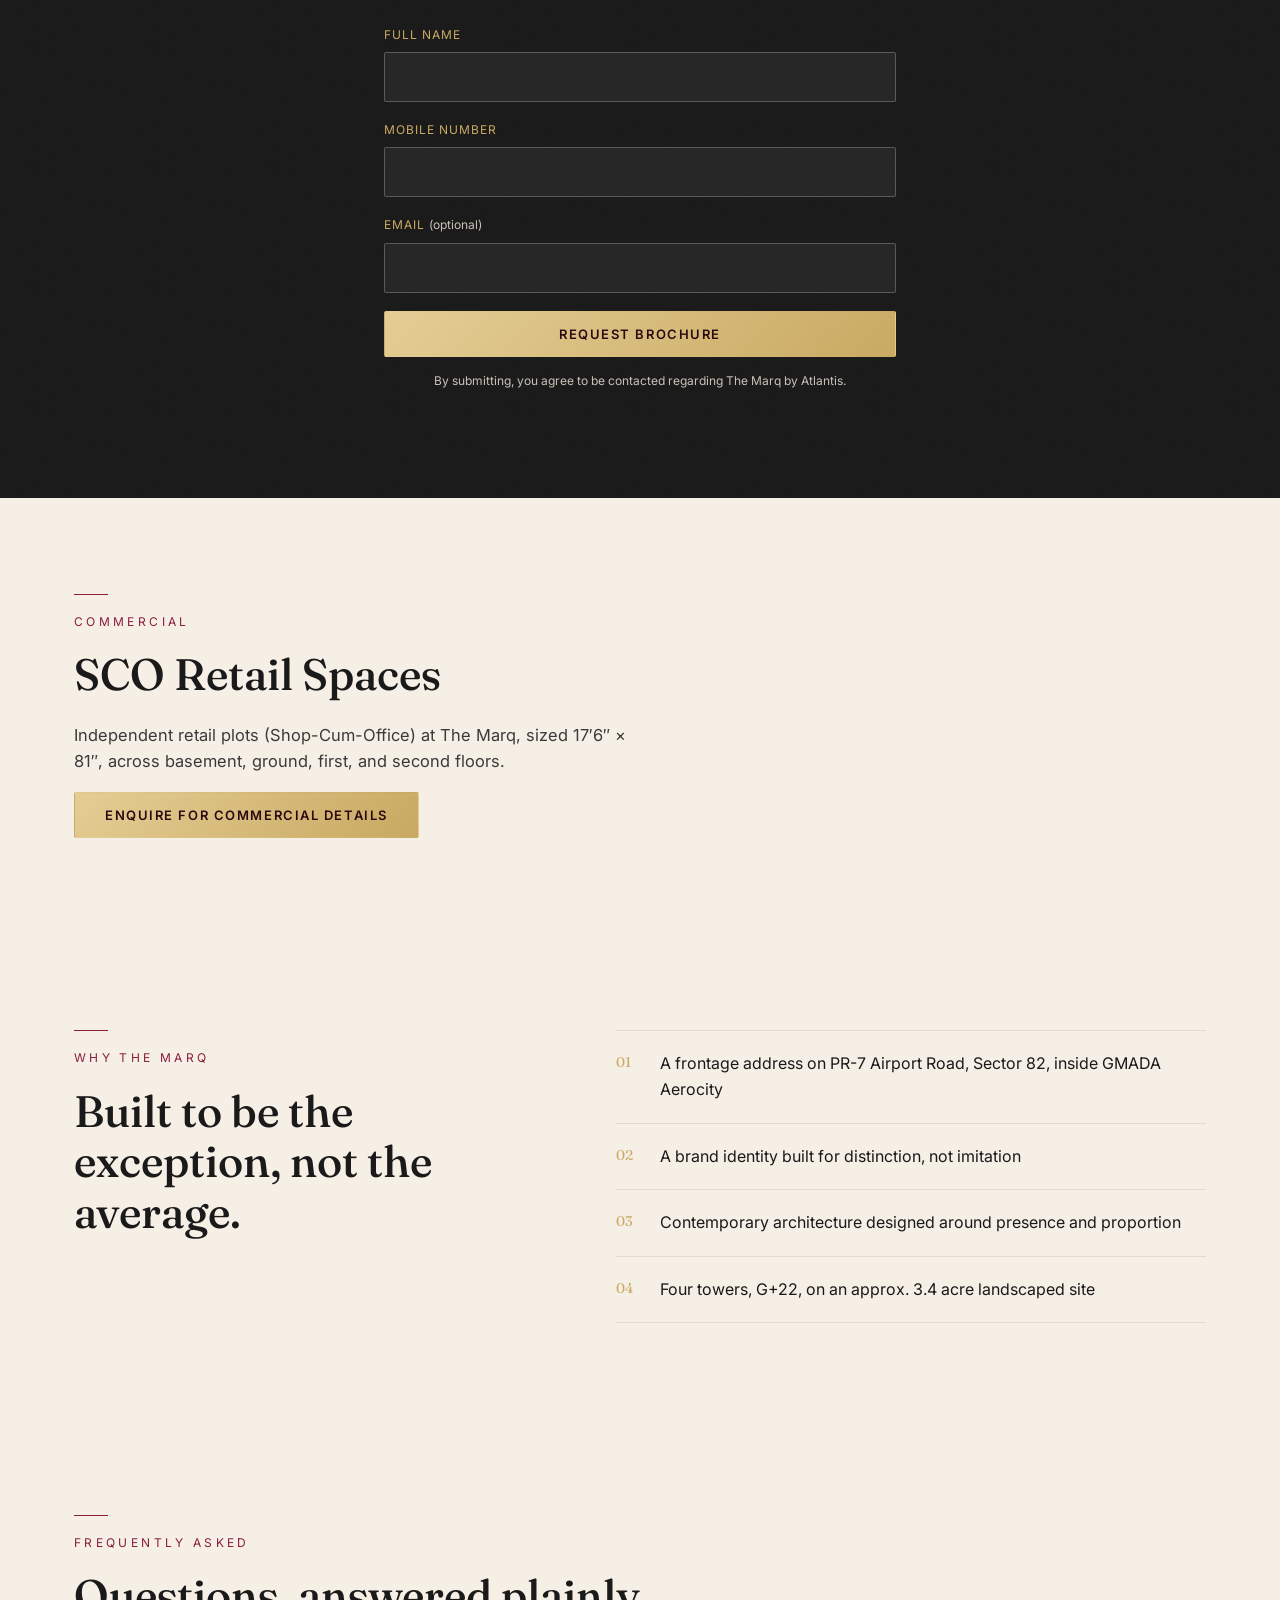
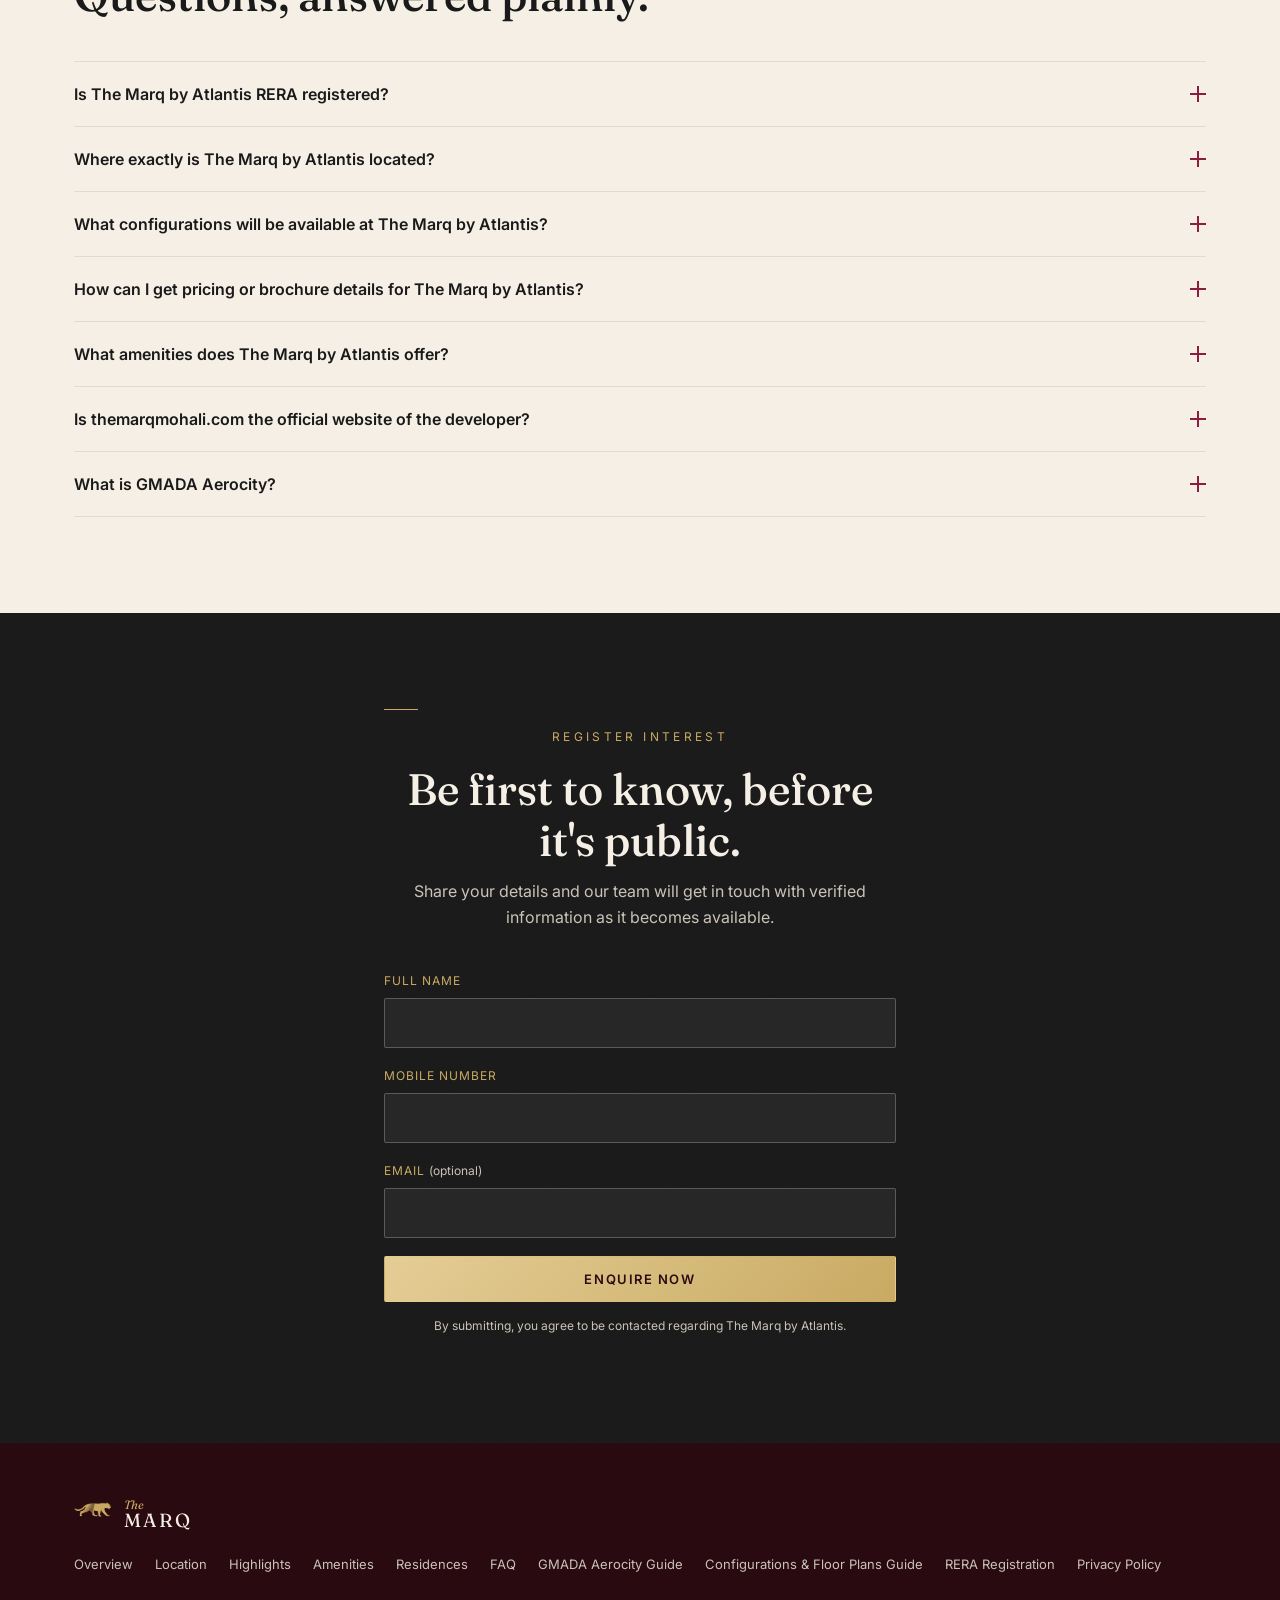
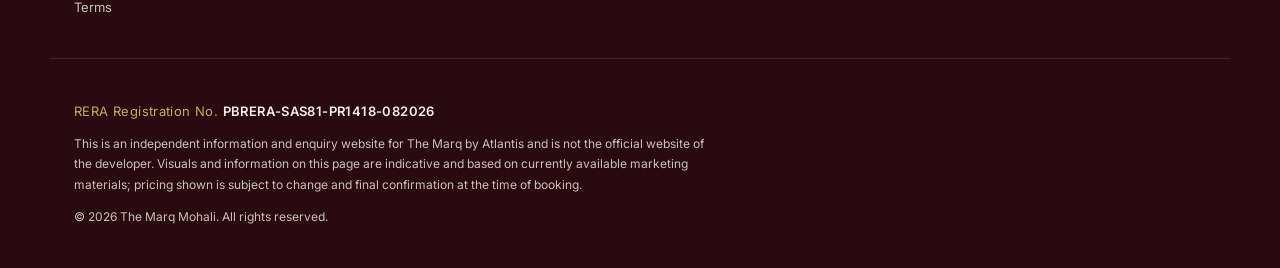
==== commit 4c40615a: "Add files via upload" ====
--- a/index.html
+++ b/index.html
@@ -443,28 +443,44 @@
 
     <div class="config-grid">
       <div class="config-card">
+        <button class="config-thumb" data-lightbox="assets/images/plans/unit-plan-3bhk.jpg" data-lightbox-caption="3 BHK (Type-1) — 2,525 sq.ft." aria-label="Enlarge 3 BHK floor plan">
+          <img src="assets/images/plans/unit-plan-3bhk.jpg" alt="3 BHK (Type-1) floor plan — 2,525 sq.ft." loading="lazy" width="1600" height="1085">
+          <span class="config-thumb-zoom" aria-hidden="true"><svg viewBox="0 0 24 24"><circle cx="11" cy="11" r="7" fill="none" stroke="currentColor" stroke-width="1.8"/><path d="M20 20l-4.3-4.3" stroke="currentColor" stroke-width="1.8" stroke-linecap="round"/></svg></span>
+        </button>
         <span class="config-type">3 BHK</span>
         <span class="config-size">2,525 sq.ft.</span>
         <span class="config-towers">Tower 1 &amp; Tower 3</span>
-        <button class="config-layout-link" data-lightbox="assets/images/plans/unit-plan-3bhk.jpg" data-lightbox-caption="3 BHK (Type-1) — 2,525 sq.ft.">View Layout &rarr;</button>
+        <button class="config-price-btn" data-open-modal data-cta="pricing" data-config="3 BHK (2,525 sq.ft.)">Request Price</button>
       </div>
       <div class="config-card">
+        <button class="config-thumb" data-lightbox="assets/images/plans/unit-plan-4bhk.jpg" data-lightbox-caption="4 BHK (Type-2) — 2,850 sq.ft." aria-label="Enlarge 4 BHK floor plan">
+          <img src="assets/images/plans/unit-plan-4bhk.jpg" alt="4 BHK (Type-2) floor plan — 2,850 sq.ft." loading="lazy" width="1600" height="1085">
+          <span class="config-thumb-zoom" aria-hidden="true"><svg viewBox="0 0 24 24"><circle cx="11" cy="11" r="7" fill="none" stroke="currentColor" stroke-width="1.8"/><path d="M20 20l-4.3-4.3" stroke="currentColor" stroke-width="1.8" stroke-linecap="round"/></svg></span>
+        </button>
         <span class="config-type">4 BHK</span>
         <span class="config-size">2,850 sq.ft.</span>
         <span class="config-towers">Tower 1 &amp; Tower 3</span>
-        <button class="config-layout-link" data-lightbox="assets/images/plans/unit-plan-4bhk.jpg" data-lightbox-caption="4 BHK (Type-2) — 2,850 sq.ft.">View Layout &rarr;</button>
+        <button class="config-price-btn" data-open-modal data-cta="pricing" data-config="4 BHK (2,850 sq.ft.)">Request Price</button>
       </div>
       <div class="config-card">
+        <button class="config-thumb" data-lightbox="assets/images/plans/unit-plan-4bhk1.jpg" data-lightbox-caption="4+1 BHK (Type-1) — 3,150 sq.ft." aria-label="Enlarge 4+1 BHK floor plan">
+          <img src="assets/images/plans/unit-plan-4bhk1.jpg" alt="4+1 BHK (Type-1) floor plan — 3,150 sq.ft." loading="lazy" width="1600" height="1085">
+          <span class="config-thumb-zoom" aria-hidden="true"><svg viewBox="0 0 24 24"><circle cx="11" cy="11" r="7" fill="none" stroke="currentColor" stroke-width="1.8"/><path d="M20 20l-4.3-4.3" stroke="currentColor" stroke-width="1.8" stroke-linecap="round"/></svg></span>
+        </button>
         <span class="config-type">4+1 BHK</span>
         <span class="config-size">3,150 sq.ft.</span>
         <span class="config-towers">Tower 2 &amp; Tower 4</span>
-        <button class="config-layout-link" data-lightbox="assets/images/plans/unit-plan-4bhk1.jpg" data-lightbox-caption="4+1 BHK (Type-1) — 3,150 sq.ft.">View Layout &rarr;</button>
+        <button class="config-price-btn" data-open-modal data-cta="pricing" data-config="4+1 BHK (3,150 sq.ft.)">Request Price</button>
       </div>
       <div class="config-card config-card-feature">
+        <button class="config-thumb" data-lightbox="assets/images/plans/unit-plan-5bhk1.jpg" data-lightbox-caption="5+1 BHK (Type-1) — 5,050 sq.ft." aria-label="Enlarge 5+1 BHK floor plan">
+          <img src="assets/images/plans/unit-plan-5bhk1.jpg" alt="5+1 BHK (Type-1) floor plan — 5,050 sq.ft." loading="lazy" width="1600" height="1085">
+          <span class="config-thumb-zoom" aria-hidden="true"><svg viewBox="0 0 24 24"><circle cx="11" cy="11" r="7" fill="none" stroke="currentColor" stroke-width="1.8"/><path d="M20 20l-4.3-4.3" stroke="currentColor" stroke-width="1.8" stroke-linecap="round"/></svg></span>
+        </button>
         <span class="config-type">5+1 BHK</span>
         <span class="config-size">5,050 sq.ft.</span>
         <span class="config-towers">Tower 4</span>
-        <button class="config-layout-link" data-lightbox="assets/images/plans/unit-plan-5bhk1.jpg" data-lightbox-caption="5+1 BHK (Type-1) — 5,050 sq.ft.">View Layout &rarr;</button>
+        <button class="config-price-btn" data-open-modal data-cta="pricing" data-config="5+1 BHK (5,050 sq.ft.)">Request Price</button>
       </div>
     </div>
 
@@ -701,6 +717,7 @@
       <form class="lead-form" id="modalForm" novalidate>
         <input type="hidden" name="project" value="The Marq by Atlantis">
         <input type="hidden" name="source" value="modal">
+        <input type="hidden" name="configuration" value="">
         <div class="field">
           <label for="modalName">Full Name</label>
           <input type="text" id="modalName" name="name" required autocomplete="name">
--- a/styles.css
+++ b/styles.css
@@ -595,10 +595,11 @@
   display: flex;
   flex-direction: column;
   gap: 10px;
-  padding: 30px 22px;
+  padding: 0 22px 26px;
   border: 1px solid #ece5d8;
   border-bottom: 3px solid var(--gold);
   border-radius: var(--radius);
+  overflow: hidden;
   transition: transform .4s var(--ease), box-shadow .4s var(--ease);
 }
 .config-card:hover {
@@ -609,6 +610,44 @@
   background: var(--wine);
   border-color: var(--wine);
 }
+.config-thumb {
+  position: relative;
+  display: block;
+  width: calc(100% + 44px);
+  margin: 0 -22px 6px;
+  padding: 0;
+  border: none;
+  border-bottom: 1px solid #ece5d8;
+  cursor: zoom-in;
+  background: #faf8f4;
+  overflow: hidden;
+}
+.config-thumb img {
+  display: block;
+  width: 100%;
+  height: auto;
+  aspect-ratio: 1600/1085;
+  object-fit: contain;
+  transition: transform .5s var(--ease);
+}
+.config-thumb:hover img,
+.config-thumb:focus-visible img { transform: scale(1.04); }
+.config-thumb-zoom {
+  position: absolute;
+  right: 10px;
+  bottom: 10px;
+  width: 30px;
+  height: 30px;
+  border-radius: 50%;
+  display: flex;
+  align-items: center;
+  justify-content: center;
+  background: rgba(20,6,10,.72);
+  color: var(--ivory);
+  pointer-events: none;
+}
+.config-thumb-zoom svg { width: 15px; height: 15px; }
+.config-card-feature .config-thumb { background: rgba(245,239,230,.06); border-bottom-color: rgba(245,239,230,.18); }
 .config-type {
   font-family: var(--font-display);
   font-size: 26px;
@@ -629,23 +668,26 @@
   margin-top: 4px;
 }
 .config-card-feature .config-towers { color: var(--ivory-dim); }
-.config-layout-link {
-  align-self: flex-start;
-  margin-top: 12px;
-  background: none;
-  border: none;
-  padding: 0;
+.config-price-btn {
+  align-self: stretch;
+  margin-top: 4px;
+  padding: 10px 14px;
   font-family: var(--font-label);
-  font-size: 13px;
+  font-size: 11px;
   font-weight: 600;
-  letter-spacing: .04em;
+  letter-spacing: .08em;
+  text-transform: uppercase;
+  text-align: center;
+  border-radius: calc(var(--radius) - 6px);
+  border: 1px solid var(--wine-accent);
+  background: transparent;
   color: var(--wine-accent);
   cursor: pointer;
-  transition: color .3s var(--ease), transform .3s var(--ease);
-}
-.config-layout-link:hover { color: var(--wine); transform: translateX(3px); }
-.config-card-feature .config-layout-link { color: var(--gold); }
-.config-card-feature .config-layout-link:hover { color: var(--gold-bright); }
+  transition: background .3s var(--ease), color .3s var(--ease), border-color .3s var(--ease), transform .3s var(--ease);
+}
+.config-price-btn:hover { background: var(--wine-accent); color: var(--ivory); transform: translateY(-2px); }
+.config-card-feature .config-price-btn { border-color: rgba(245,239,230,.45); color: var(--ivory); }
+.config-card-feature .config-price-btn:hover { background: var(--gold); border-color: var(--gold); color: var(--wine-deep); }
 .config-note {
   font-size: 14px;
   color: #666;
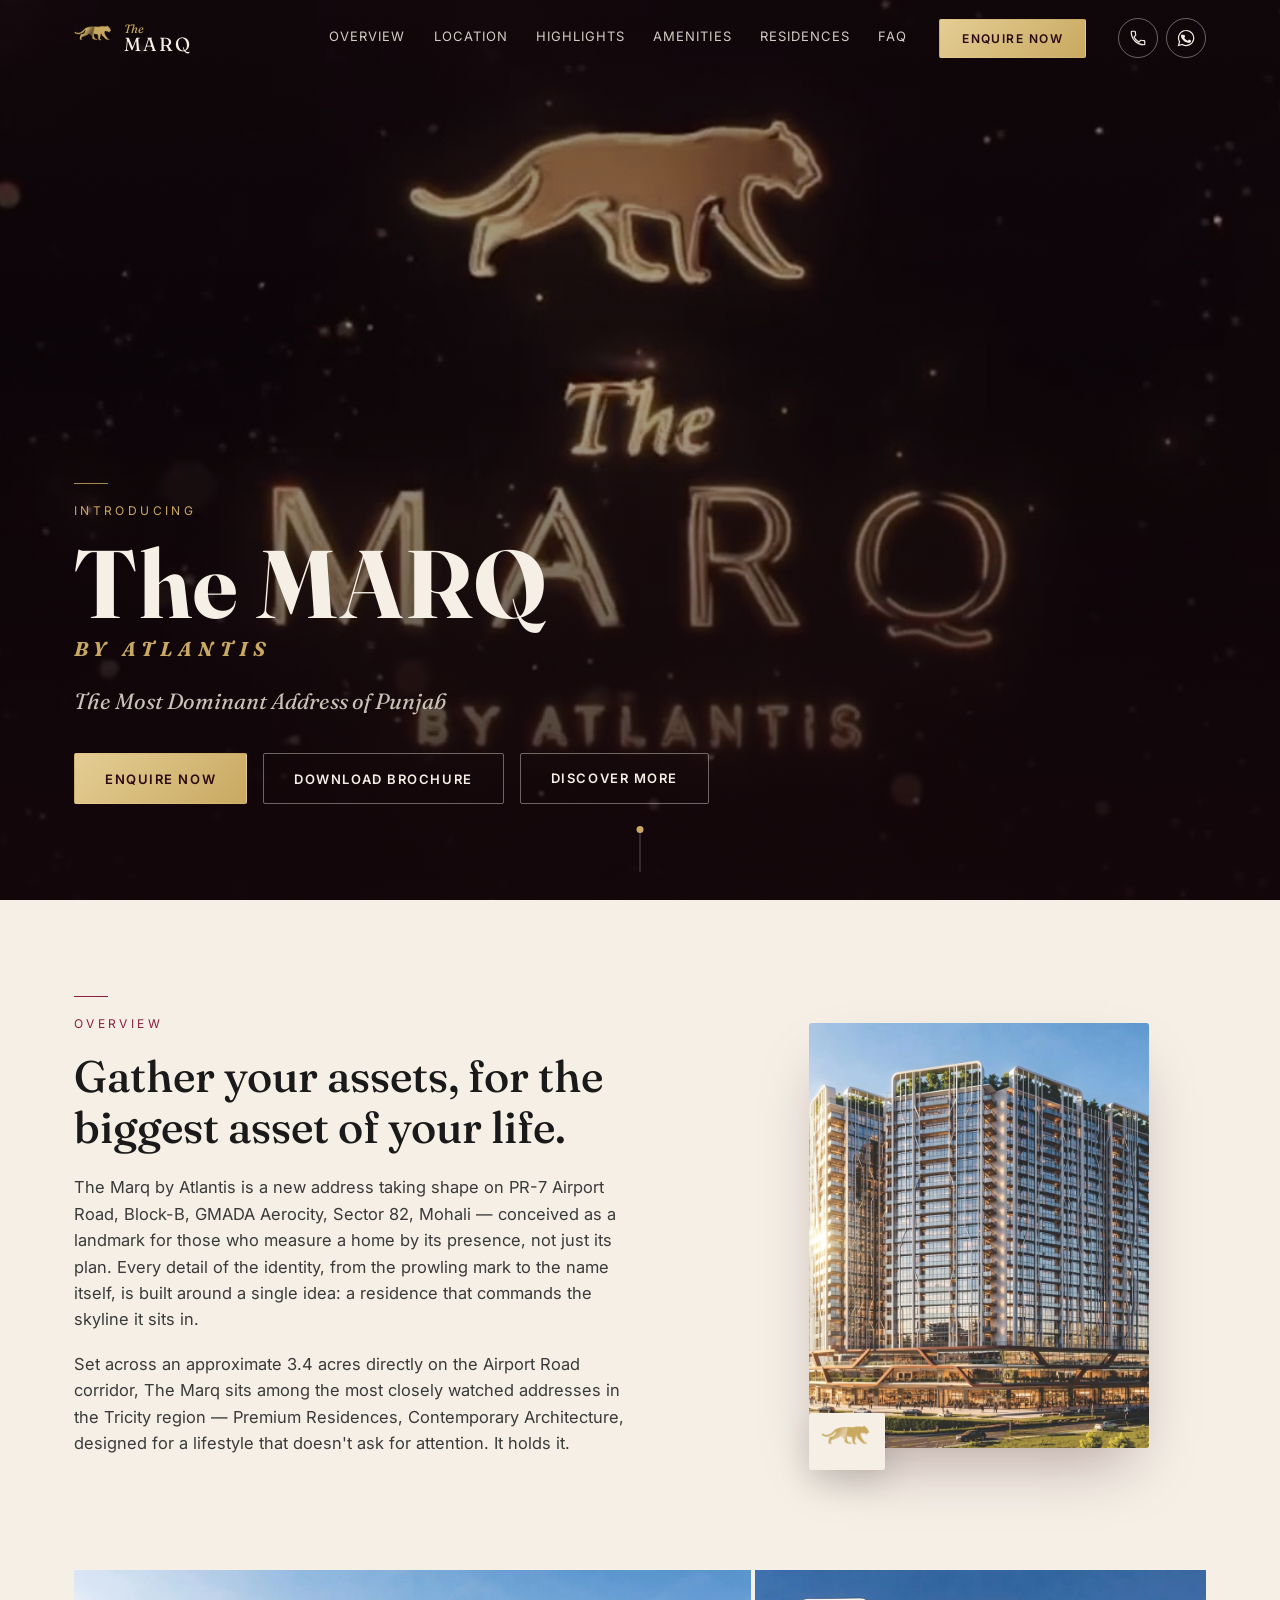
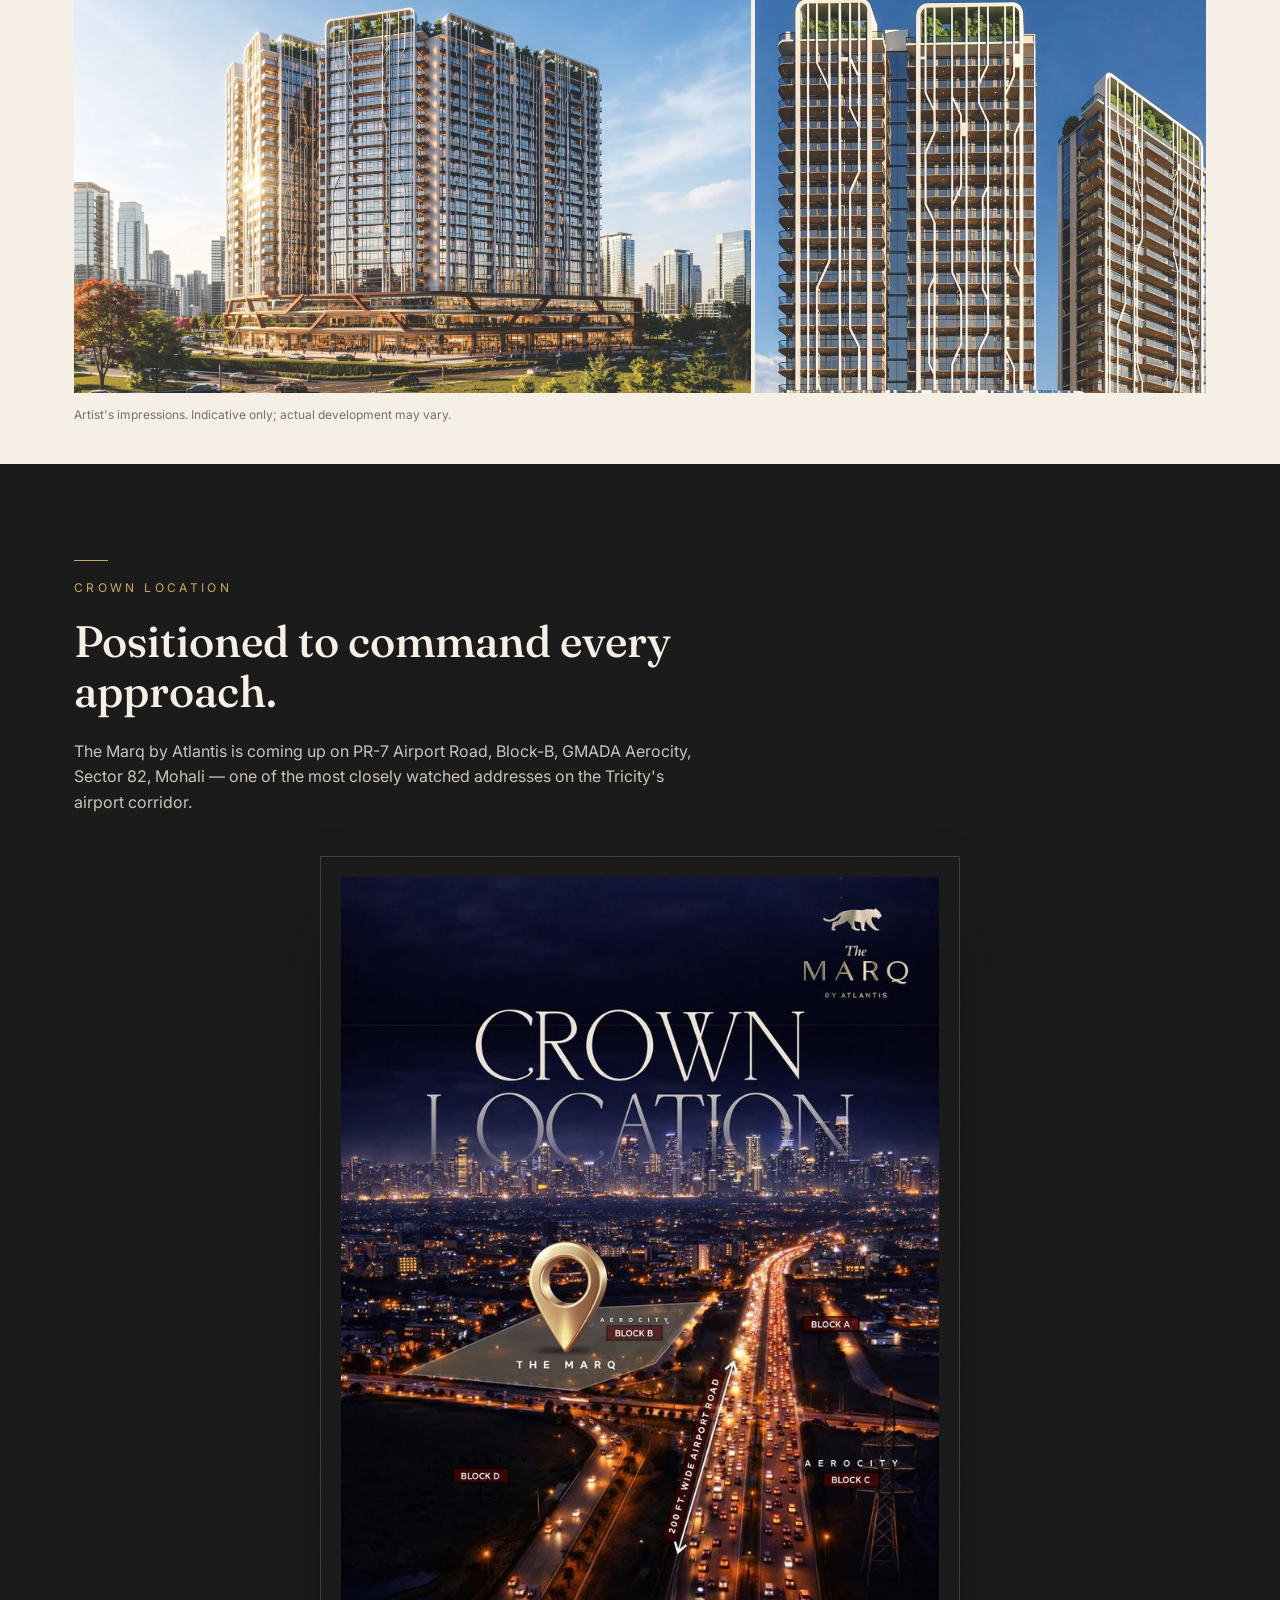
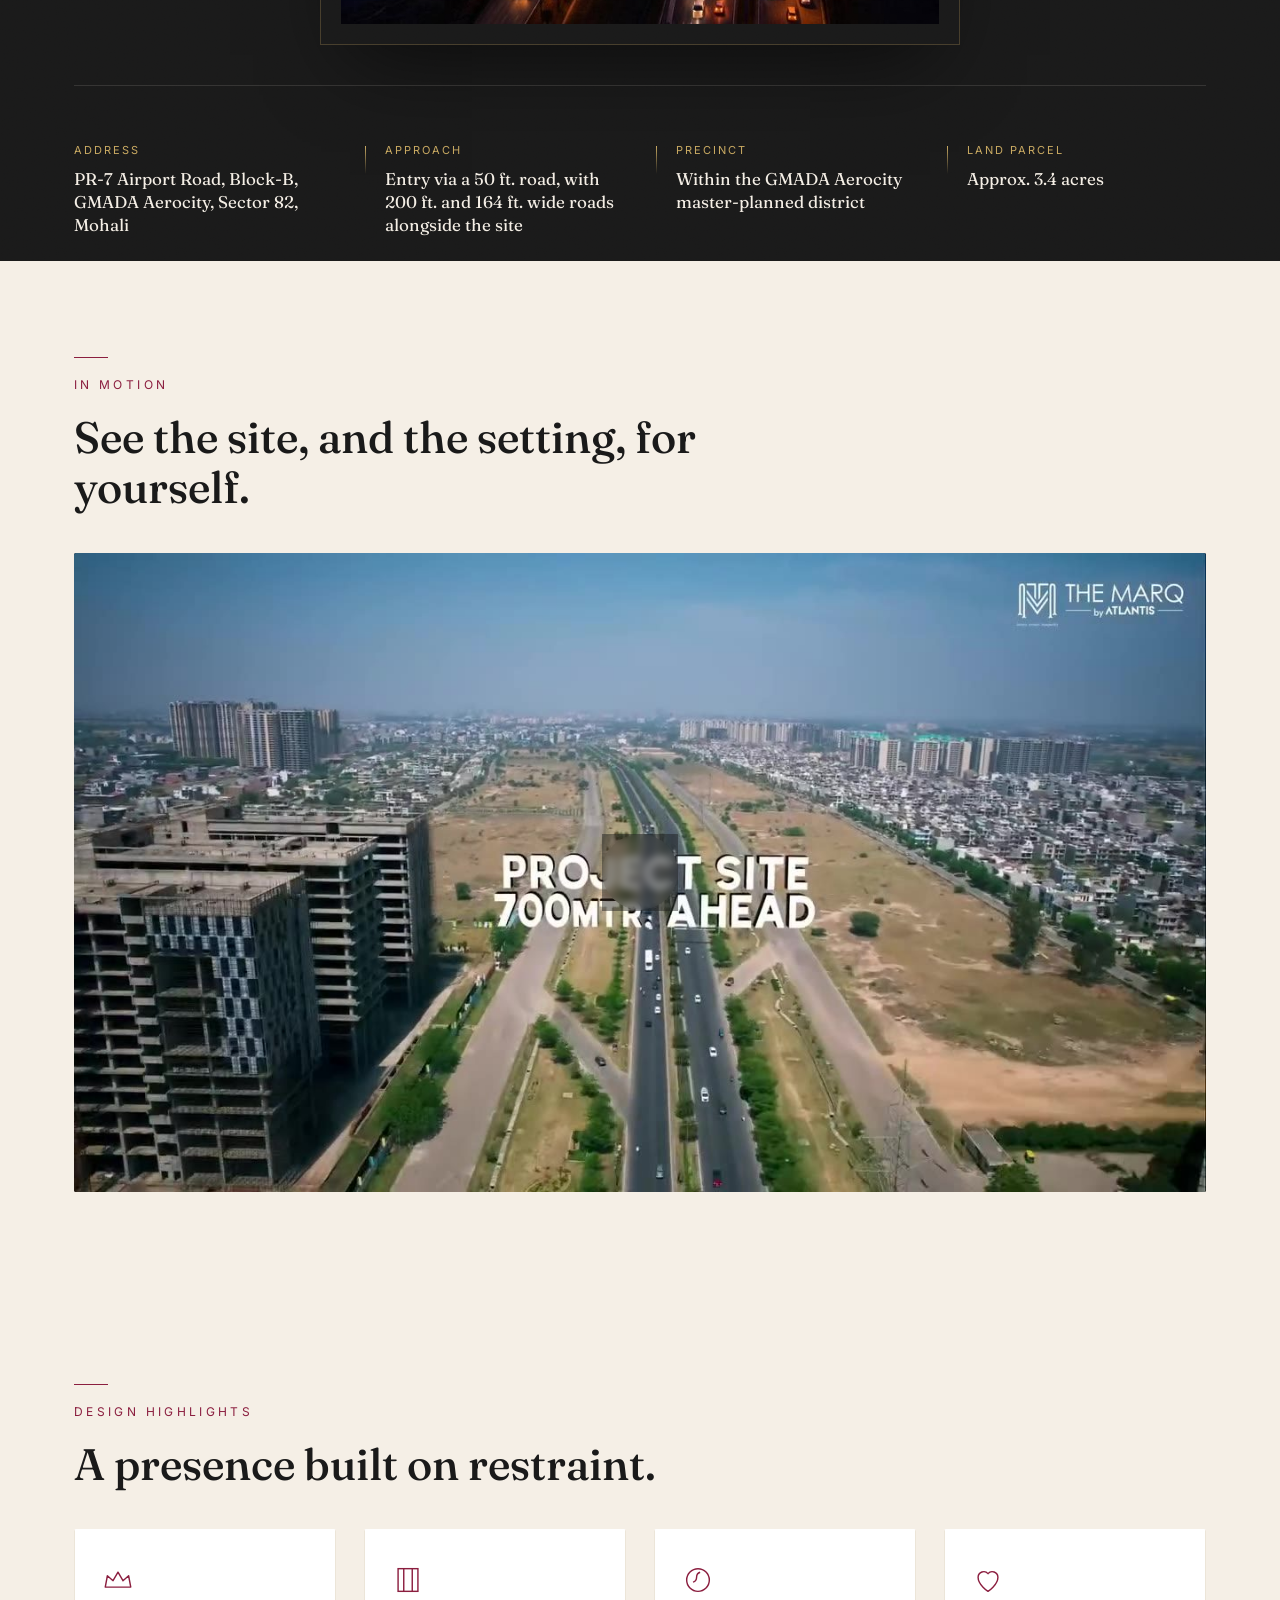
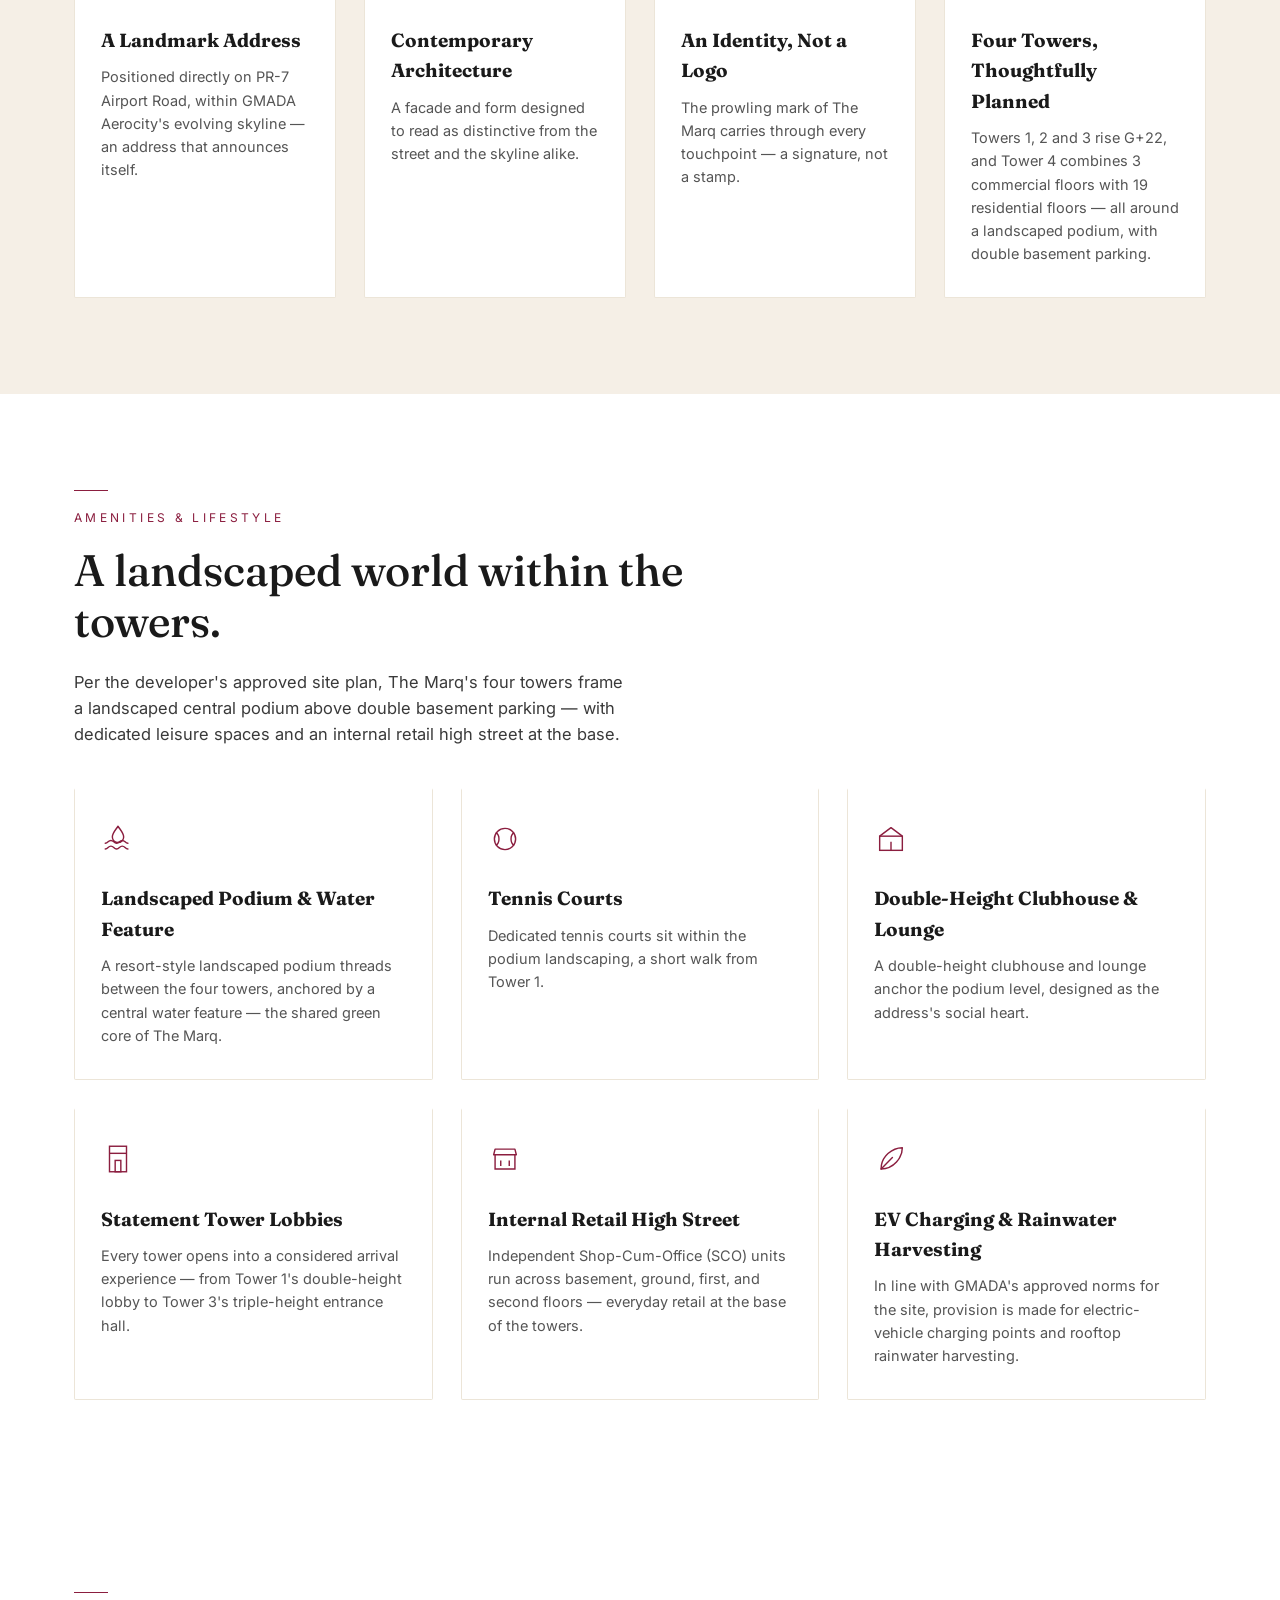
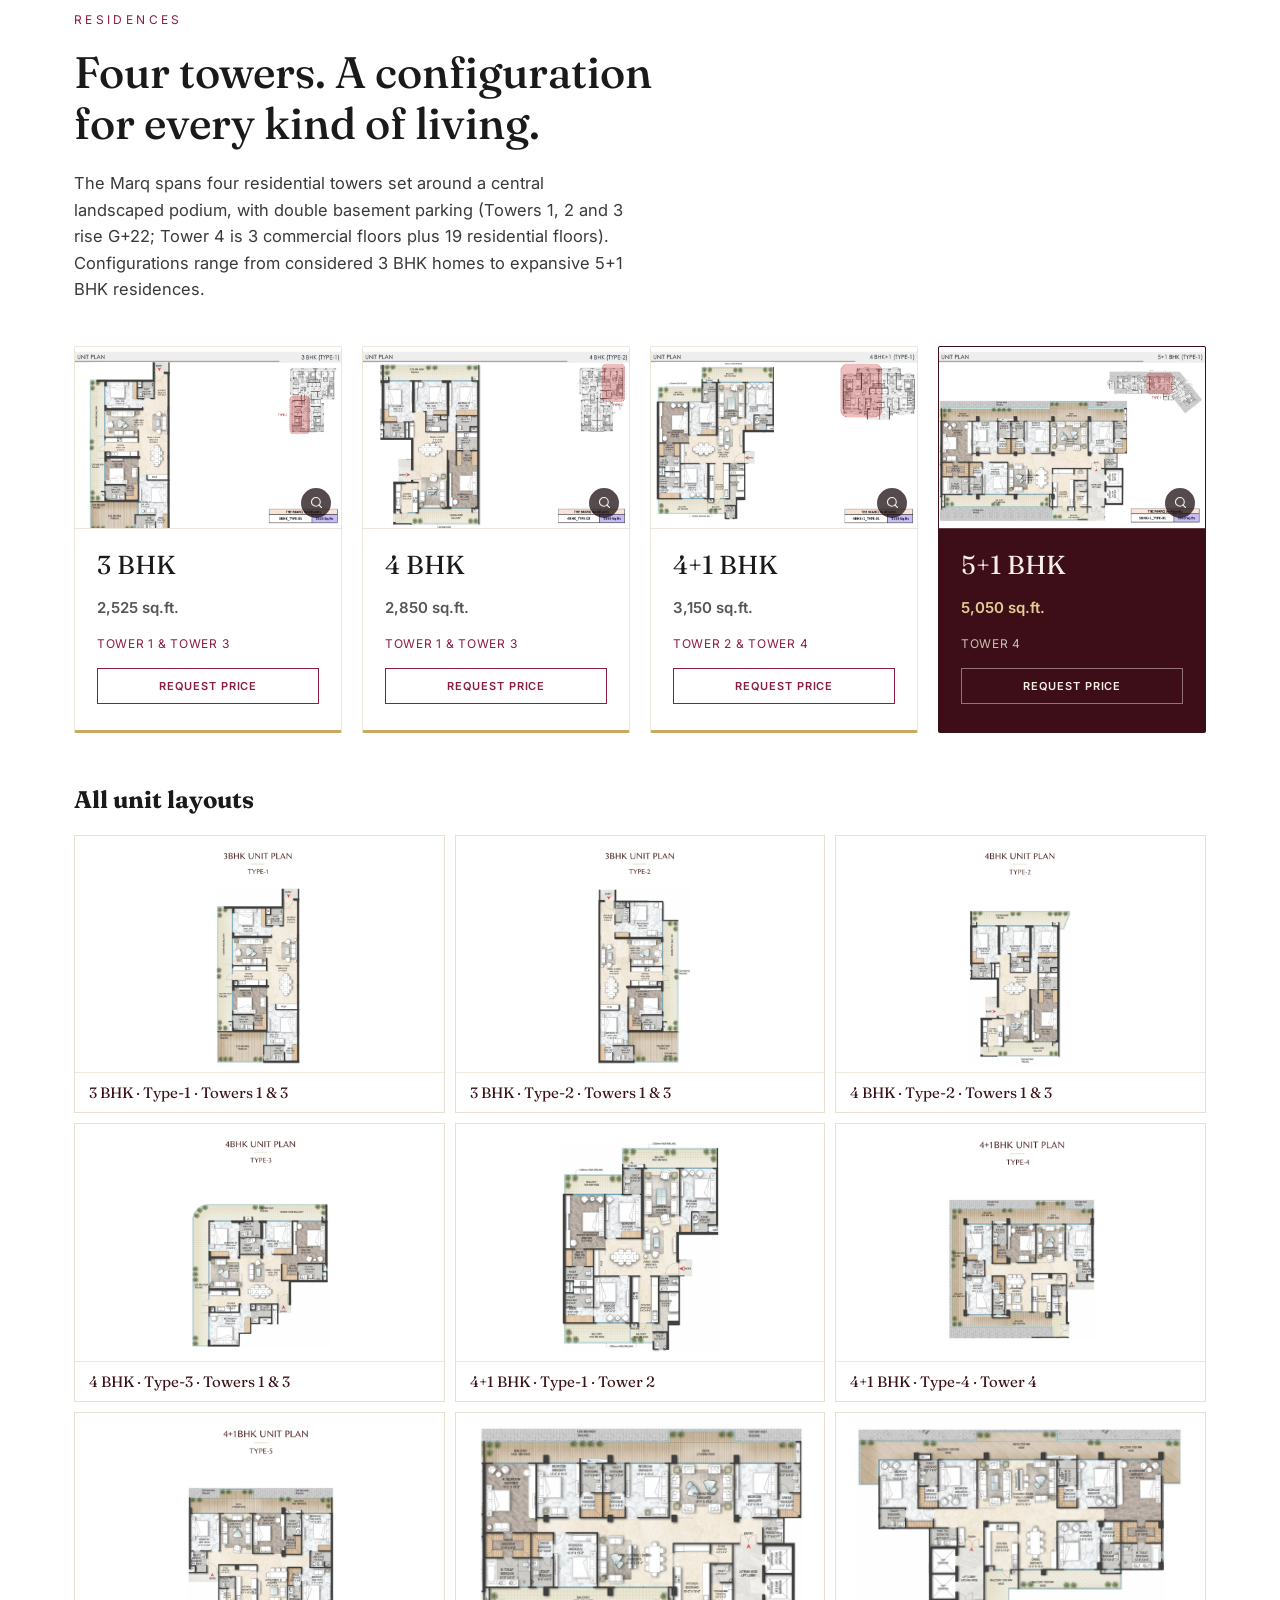
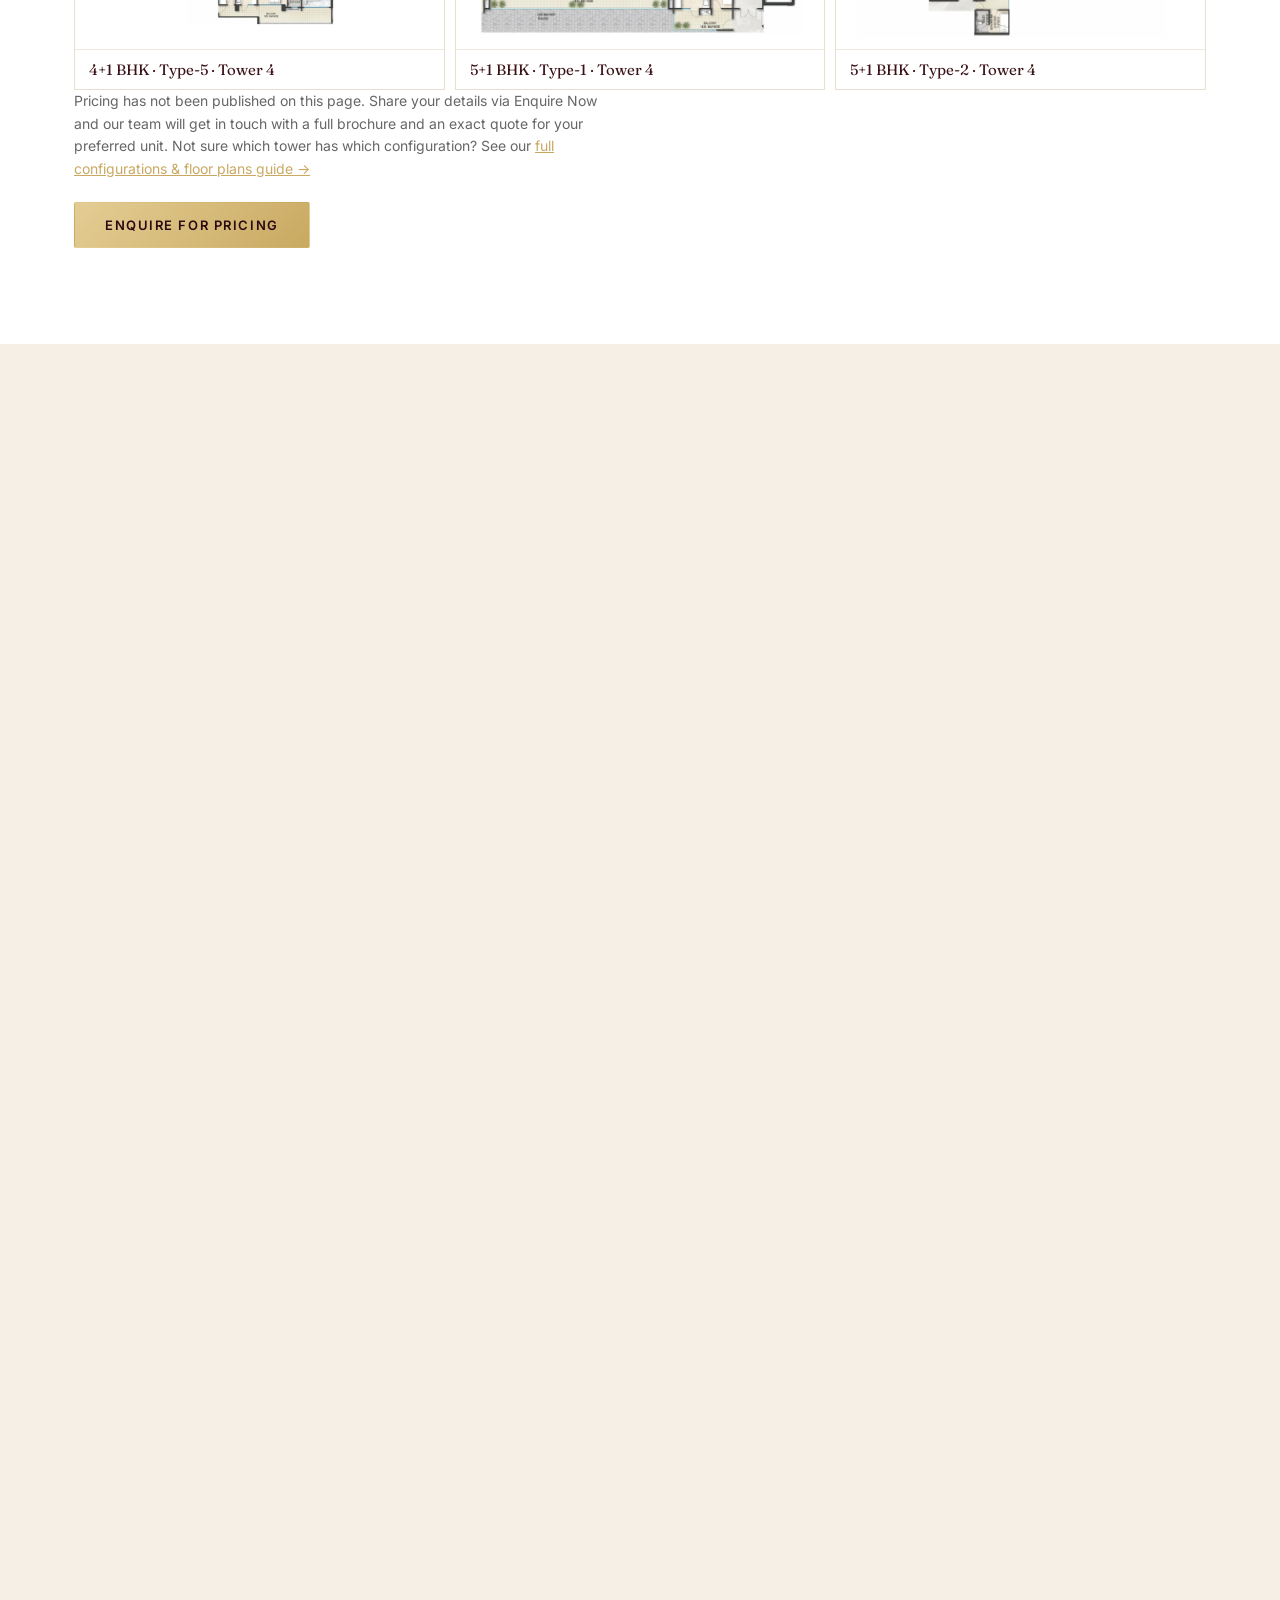
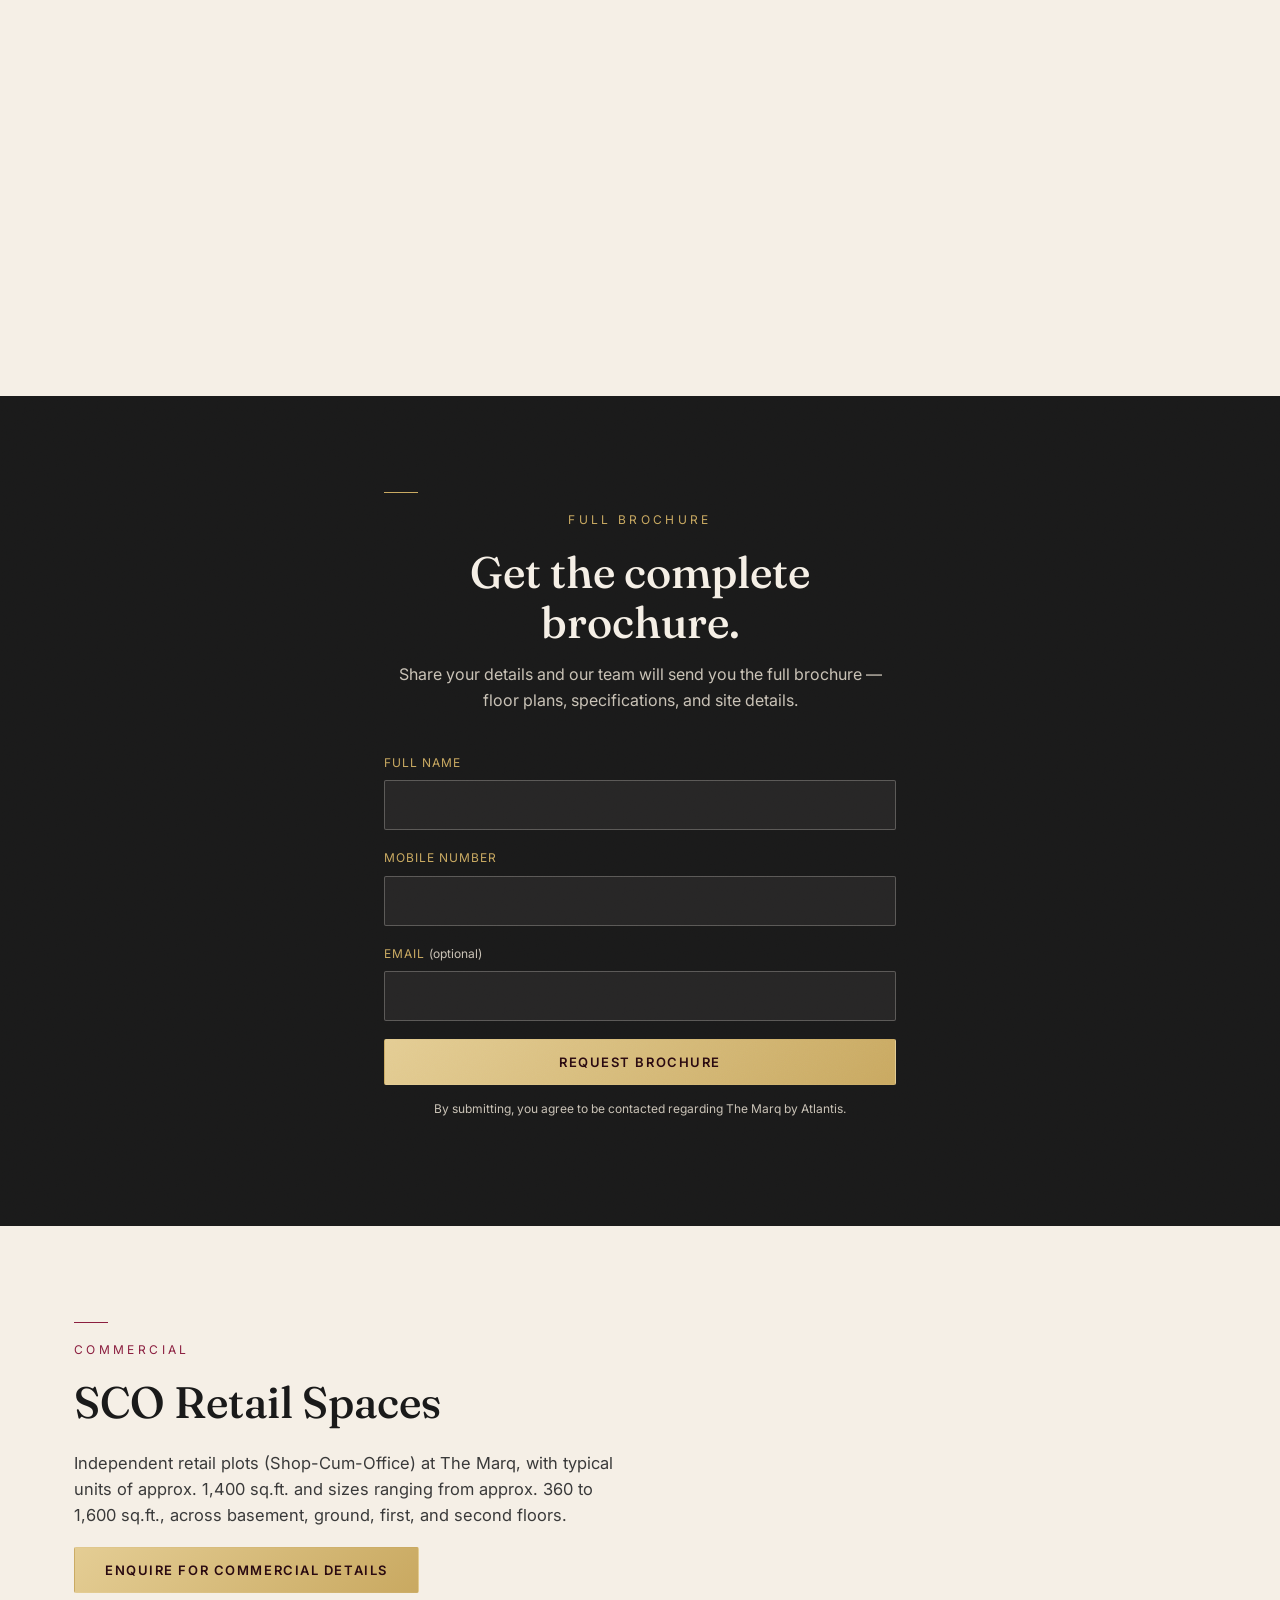
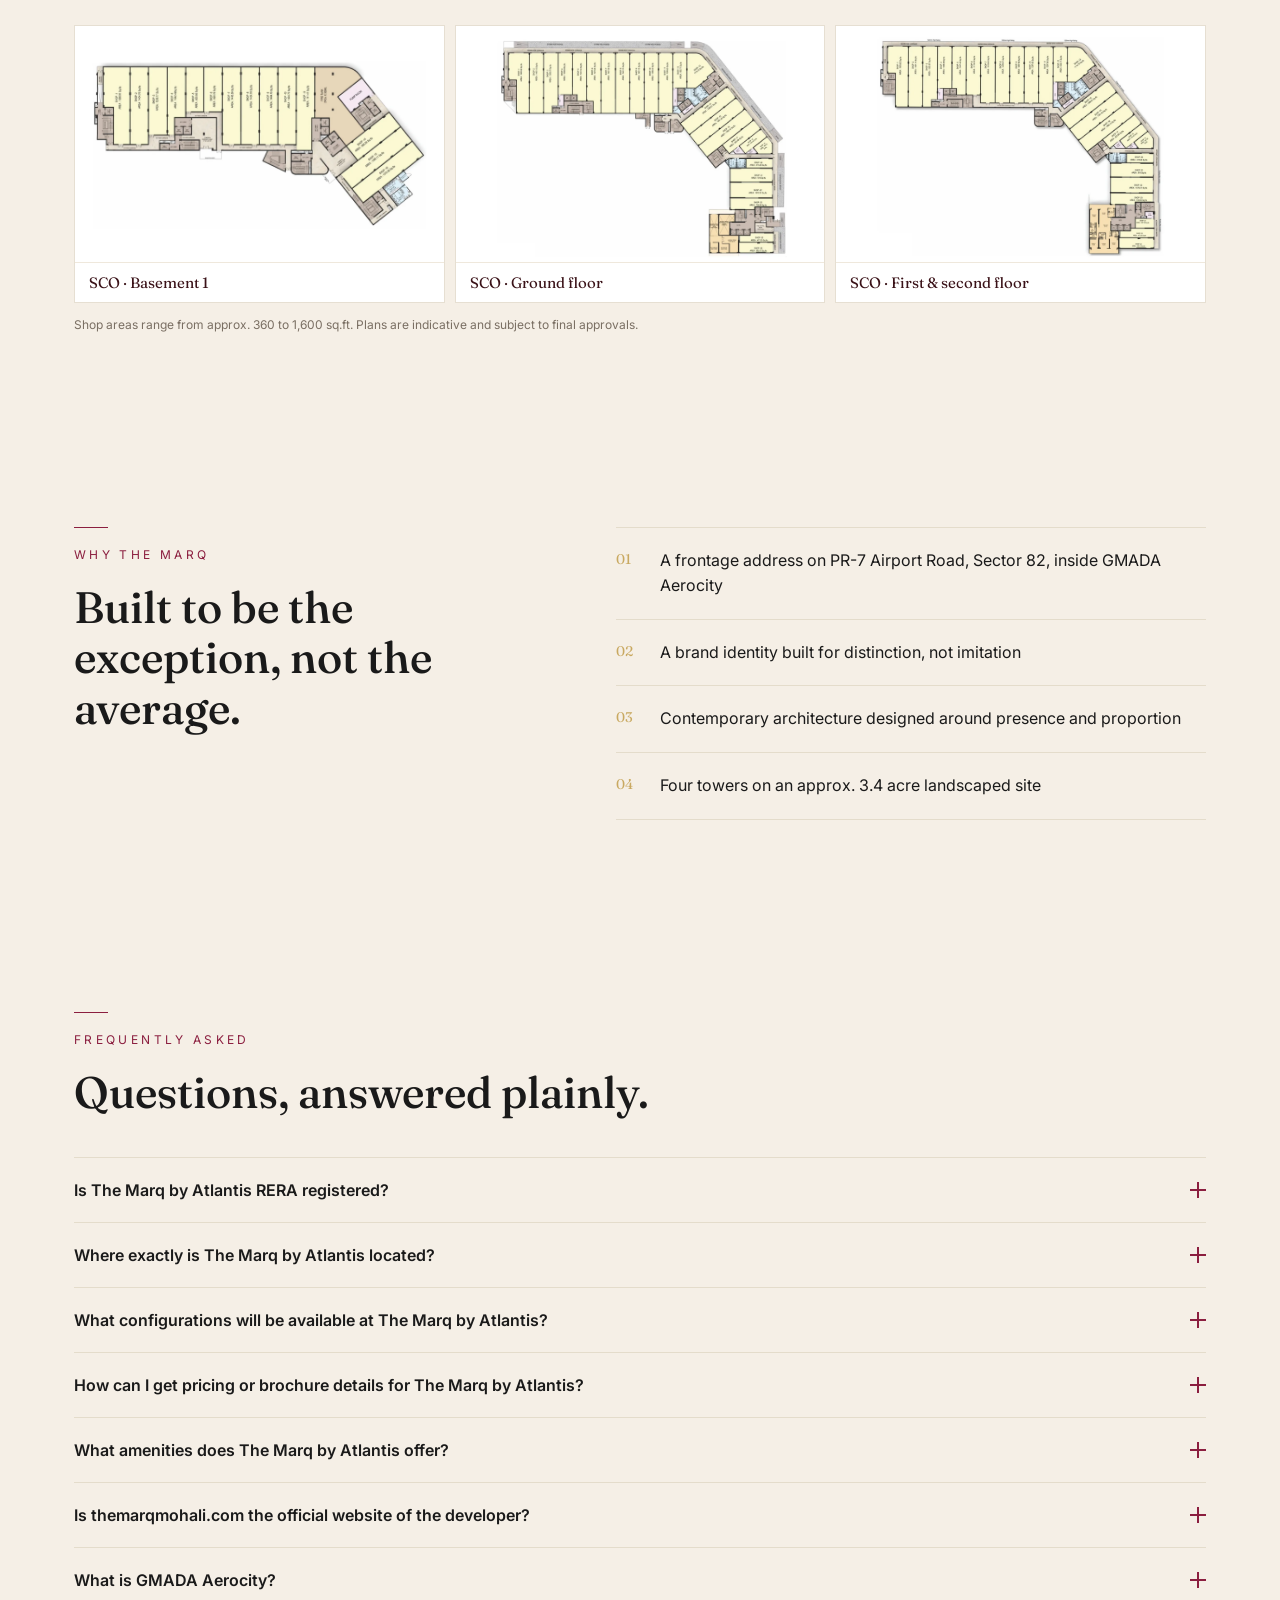
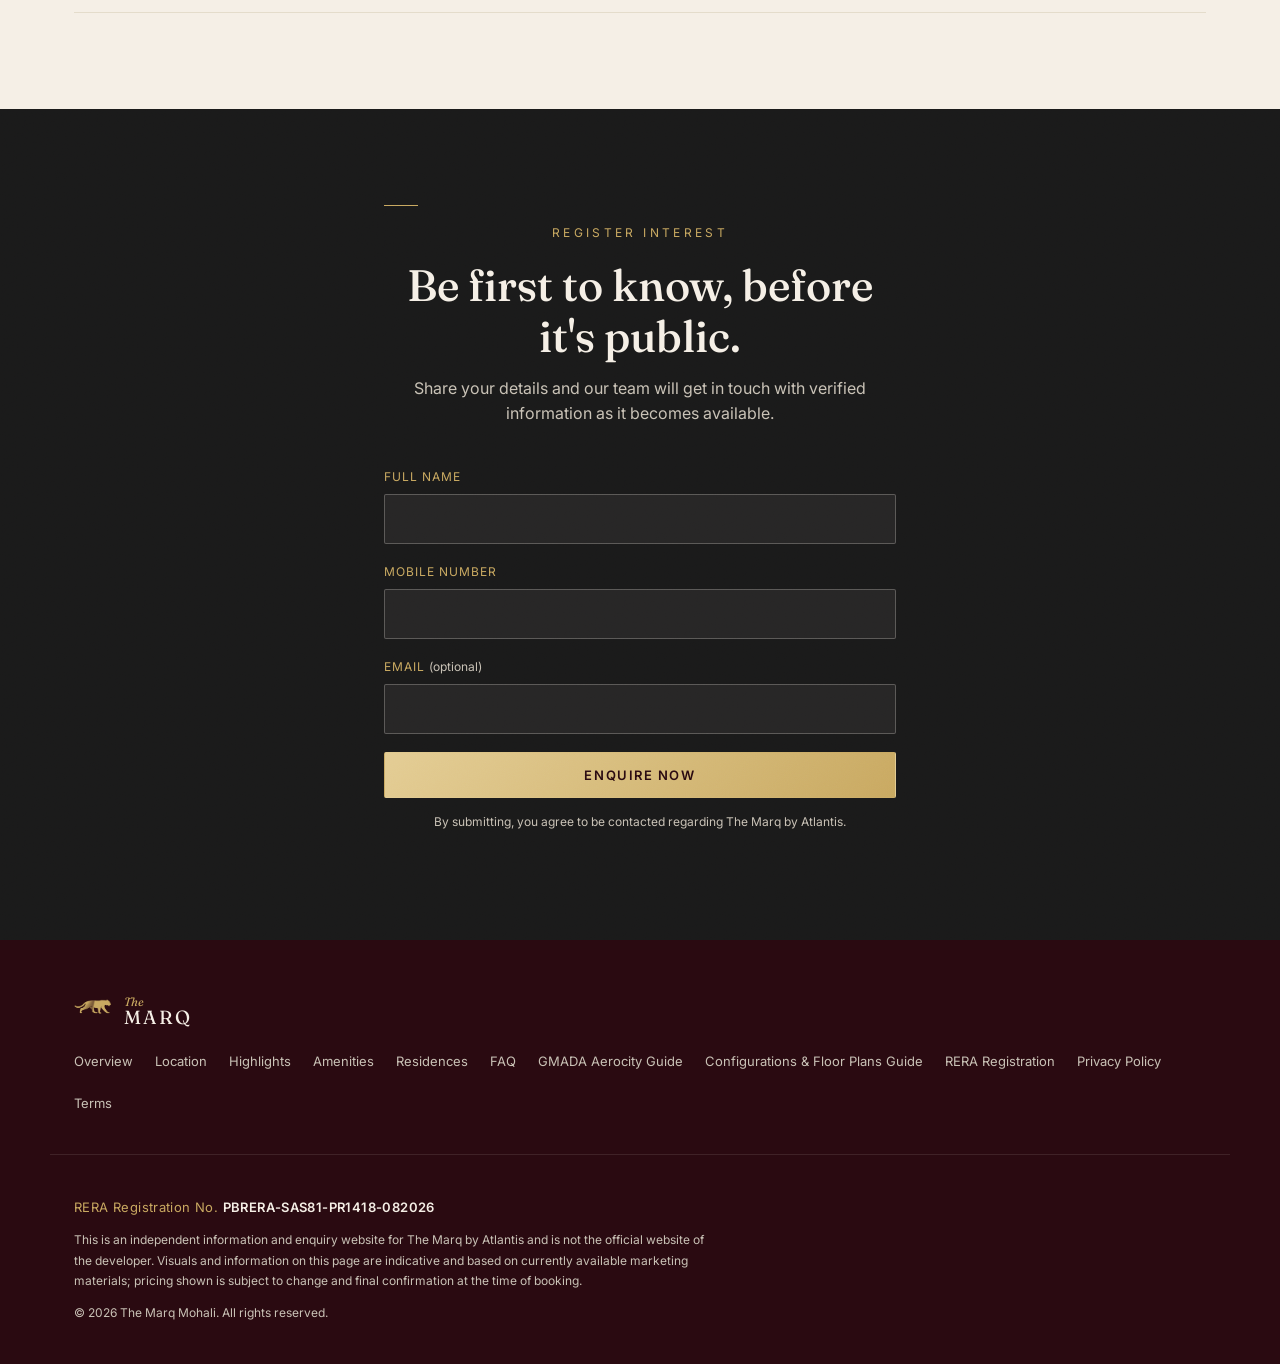
==== commit 0aea8b80: "Add files via upload" ====
--- a/index.html
+++ b/index.html
@@ -11,14 +11,14 @@
 <meta charset="UTF-8">
 <meta name="viewport" content="width=device-width, initial-scale=1.0, viewport-fit=cover">
 <title>The Marq by Atlantis, Mohali — 3, 4 &amp; 5 BHK Homes, Sector 82</title>
-<meta name="description" content="Explore The Marq by Atlantis — G+22 towers, 3 to 5+1 BHK residences with clubhouse, tennis courts & SCO retail on PR-7 Airport Road, Sector 82, Mohali. Enquire for pricing & the full brochure.">
+<meta name="description" content="Explore The Marq by Atlantis — four towers, 3 to 5+1 BHK residences with clubhouse, tennis courts & SCO retail on PR-7 Airport Road, Sector 82, Mohali. Enquire for pricing & the full brochure.">
 <meta name="keywords" content="The Marq Mohali, The Marq by Atlantis, Atlantis The Marq, Atlantis Marq, The Marq 3 BHK, The Marq 4 BHK, The Marq 4+1 BHK, The Marq 5+1 BHK, The Marq Airport Road, The Marq Sector 82, The Marq GMADA Aerocity, The Marq PR-7 Airport Road, The Marq Project Mohali, premium residences Mohali, luxury apartments Airport Road Mohali, Aerocity Mohali apartments">
 <link rel="canonical" href="https://themarqmohali.com/">
 
 <!-- Open Graph -->
 <meta property="og:type" content="website">
 <meta property="og:title" content="The Marq by Atlantis, Mohali — 3, 4 &amp; 5 BHK Homes, Sector 82">
-<meta property="og:description" content="G+22 towers, 3 to 5+1 BHK residences with clubhouse, tennis courts & SCO retail on PR-7 Airport Road, Sector 82, GMADA Aerocity, Mohali. Enquire for pricing & the full brochure.">
+<meta property="og:description" content="Four towers, 3 to 5+1 BHK residences with clubhouse, tennis courts & SCO retail on PR-7 Airport Road, Sector 82, GMADA Aerocity, Mohali. Enquire for pricing & the full brochure.">
 <meta property="og:url" content="https://themarqmohali.com/">
 <meta property="og:image" content="https://themarqmohali.com/assets/images/brand-cover.jpg">
 <meta property="og:locale" content="en_IN">
@@ -27,7 +27,7 @@
 <!-- Twitter -->
 <meta name="twitter:card" content="summary_large_image">
 <meta name="twitter:title" content="The Marq by Atlantis, Mohali — 3, 4 &amp; 5 BHK Homes">
-<meta name="twitter:description" content="G+22 towers, 3 to 5+1 BHK residences on PR-7 Airport Road, Sector 82, GMADA Aerocity, Mohali.">
+<meta name="twitter:description" content="Four towers, 3 to 5+1 BHK residences on PR-7 Airport Road, Sector 82, GMADA Aerocity, Mohali.">
 <meta name="twitter:image" content="https://themarqmohali.com/assets/images/brand-cover.jpg">
 
 <!-- Geo -->
@@ -119,7 +119,7 @@
         {
           "@type": "Question",
           "name": "What configurations will be available at The Marq by Atlantis?",
-          "acceptedAnswer": { "@type": "Answer", "text": "The Marq offers 3 BHK (2,525 sq.ft.), 4 BHK (2,850 sq.ft.), 4+1 BHK (3,150 sq.ft.), and 5+1 BHK (5,050 sq.ft.) residences across four towers, each rising G+22 with double basement parking." }
+          "acceptedAnswer": { "@type": "Answer", "text": "The Marq offers 3 BHK (2,525 sq.ft.), 4 BHK (2,850 sq.ft.), 4+1 BHK (3,150 sq.ft.), and 5+1 BHK (5,050 sq.ft.) residences across four towers (Towers 1, 2 and 3 rise G+22, while Tower 4 is 3 commercial floors plus 19 residential floors) with double basement parking." }
         },
         {
           "@type": "Question",
@@ -273,11 +273,24 @@
     </div>
     <div class="overview-visual">
       <div class="plate">
-        <img src="assets/images/brand-cover.jpg" alt="The Marq by Atlantis — The Most Dominant Address of Punjab" loading="lazy" width="680" height="850">
+        <img src="assets/images/render-tower-portrait.webp" alt="Artist's impression of The Marq by Atlantis towers on Airport Road, Mohali" loading="lazy" width="800" height="1000">
       </div>
       <img class="panther-float" src="assets/images/panther-mark.png" alt="" width="427" height="269">
     </div>
   </div>
+</section>
+
+<!-- ================= ARCHITECTURE RENDERS ================= -->
+<section class="section render-band" aria-label="The Marq by Atlantis — artist's impressions">
+  <div class="container render-grid">
+    <figure>
+      <img src="assets/images/render-tower-wide.webp" alt="Artist's impression of The Marq by Atlantis residential towers and landscaped podium" loading="lazy" width="1845" height="1153">
+    </figure>
+    <figure>
+      <img src="assets/images/render-towers-trio.webp" alt="Artist's impression of The Marq by Atlantis tower facades" loading="lazy" width="1208" height="755">
+    </figure>
+  </div>
+  <p class="render-note">Artist's impressions. Indicative only; actual development may vary.</p>
 </section>
 
 <!-- ================= CROWN LOCATION ================= -->
@@ -303,8 +316,8 @@
         <span class="fact-value">PR-7 Airport Road, Block-B, GMADA Aerocity, Sector 82, Mohali</span>
       </div>
       <div class="fact">
-        <span class="fact-label">Frontage</span>
-        <span class="fact-value">On the 200 ft. wide Airport Road</span>
+        <span class="fact-label">Approach</span>
+        <span class="fact-value">Entry via a 50 ft. road, with 200 ft. and 164 ft. wide roads alongside the site</span>
       </div>
       <div class="fact">
         <span class="fact-label">Precinct</span>
@@ -370,9 +383,9 @@
       </article>
       <article class="highlight-card">
         <svg class="highlight-icon" viewBox="0 0 48 48" aria-hidden="true"><use href="#icon-life"></use></svg>
-        <h3>G+22 Towers, Thoughtfully Planned</h3>
-        <p>Four residential towers rising G+22 above a landscaped podium, with
-        double basement parking throughout.</p>
+        <h3>Four Towers, Thoughtfully Planned</h3>
+        <p>Towers 1, 2 and 3 rise G+22, and Tower 4 combines 3 commercial floors with
+        19 residential floors — all around a landscaped podium, with double basement parking.</p>
       </article>
     </div>
   </div>
@@ -437,7 +450,8 @@
     <h2 class="section-title">Four towers. A configuration for every kind of living.</h2>
     <p class="body-text">
       The Marq spans four residential towers set around a central landscaped podium,
-      each rising G+22 with double basement parking. Configurations range from
+      with double basement parking (Towers 1, 2 and 3 rise G+22; Tower 4 is 3 commercial
+      floors plus 19 residential floors). Configurations range from
       considered 3 BHK homes to expansive 5+1 BHK residences.
     </p>
 
@@ -484,6 +498,47 @@
       </div>
     </div>
 
+    <div class="layouts-block">
+      <h3 class="layouts-title">All unit layouts</h3>
+      <div class="plan-gallery plan-gallery--grid">
+        <button class="plan-thumb plan-thumb--contain" data-lightbox="assets/images/plans/unit-3bhk-type1.webp" data-lightbox-caption="3 BHK · Type-1 · Towers 1 &amp; 3" aria-label="Enlarge 3 BHK · Type-1 · Towers 1 &amp; 3">
+          <img src="assets/images/plans/unit-3bhk-type1.webp" alt="The Marq by Atlantis 3 BHK · Type-1 · Towers 1 and 3 unit plan" loading="lazy" width="608" height="1334">
+          <span>3 BHK · Type-1 · Towers 1 &amp; 3</span>
+        </button>
+        <button class="plan-thumb plan-thumb--contain" data-lightbox="assets/images/plans/unit-3bhk-type2.webp" data-lightbox-caption="3 BHK · Type-2 · Towers 1 &amp; 3" aria-label="Enlarge 3 BHK · Type-2 · Towers 1 &amp; 3">
+          <img src="assets/images/plans/unit-3bhk-type2.webp" alt="The Marq by Atlantis 3 BHK · Type-2 · Towers 1 and 3 unit plan" loading="lazy" width="597" height="1334">
+          <span>3 BHK · Type-2 · Towers 1 &amp; 3</span>
+        </button>
+        <button class="plan-thumb plan-thumb--contain" data-lightbox="assets/images/plans/unit-4bhk-type2.webp" data-lightbox-caption="4 BHK · Type-2 · Towers 1 &amp; 3" aria-label="Enlarge 4 BHK · Type-2 · Towers 1 &amp; 3">
+          <img src="assets/images/plans/unit-4bhk-type2.webp" alt="The Marq by Atlantis 4 BHK · Type-2 · Towers 1 and 3 unit plan" loading="lazy" width="749" height="1311">
+          <span>4 BHK · Type-2 · Towers 1 &amp; 3</span>
+        </button>
+        <button class="plan-thumb plan-thumb--contain" data-lightbox="assets/images/plans/unit-4bhk-type3.webp" data-lightbox-caption="4 BHK · Type-3 · Towers 1 &amp; 3" aria-label="Enlarge 4 BHK · Type-3 · Towers 1 &amp; 3">
+          <img src="assets/images/plans/unit-4bhk-type3.webp" alt="The Marq by Atlantis 4 BHK · Type-3 · Towers 1 and 3 unit plan" loading="lazy" width="936" height="1311">
+          <span>4 BHK · Type-3 · Towers 1 &amp; 3</span>
+        </button>
+        <button class="plan-thumb plan-thumb--contain" data-lightbox="assets/images/plans/unit-4p1bhk-type1.webp" data-lightbox-caption="4+1 BHK · Type-1 · Tower 2" aria-label="Enlarge 4+1 BHK · Type-1 · Tower 2">
+          <img src="assets/images/plans/unit-4p1bhk-type1.webp" alt="The Marq by Atlantis 4+1 BHK · Type-1 · Tower 2 unit plan" loading="lazy" width="1000" height="1273">
+          <span>4+1 BHK · Type-1 · Tower 2</span>
+        </button>
+        <button class="plan-thumb plan-thumb--contain" data-lightbox="assets/images/plans/unit-4p1bhk-type4.webp" data-lightbox-caption="4+1 BHK · Type-4 · Tower 4" aria-label="Enlarge 4+1 BHK · Type-4 · Tower 4">
+          <img src="assets/images/plans/unit-4p1bhk-type4.webp" alt="The Marq by Atlantis 4+1 BHK · Type-4 · Tower 4 unit plan" loading="lazy" width="936" height="1217">
+          <span>4+1 BHK · Type-4 · Tower 4</span>
+        </button>
+        <button class="plan-thumb plan-thumb--contain" data-lightbox="assets/images/plans/unit-4p1bhk-type5.webp" data-lightbox-caption="4+1 BHK · Type-5 · Tower 4" aria-label="Enlarge 4+1 BHK · Type-5 · Tower 4">
+          <img src="assets/images/plans/unit-4p1bhk-type5.webp" alt="The Marq by Atlantis 4+1 BHK · Type-5 · Tower 4 unit plan" loading="lazy" width="912" height="1217">
+          <span>4+1 BHK · Type-5 · Tower 4</span>
+        </button>
+        <button class="plan-thumb plan-thumb--contain" data-lightbox="assets/images/plans/unit-5p1bhk-type1.webp" data-lightbox-caption="5+1 BHK · Type-1 · Tower 4" aria-label="Enlarge 5+1 BHK · Type-1 · Tower 4">
+          <img src="assets/images/plans/unit-5p1bhk-type1.webp" alt="The Marq by Atlantis 5+1 BHK · Type-1 · Tower 4 unit plan" loading="lazy" width="1400" height="933">
+          <span>5+1 BHK · Type-1 · Tower 4</span>
+        </button>
+        <button class="plan-thumb plan-thumb--contain" data-lightbox="assets/images/plans/unit-5p1bhk-type2.webp" data-lightbox-caption="5+1 BHK · Type-2 · Tower 4" aria-label="Enlarge 5+1 BHK · Type-2 · Tower 4">
+          <img src="assets/images/plans/unit-5p1bhk-type2.webp" alt="The Marq by Atlantis 5+1 BHK · Type-2 · Tower 4 unit plan" loading="lazy" width="1400" height="925">
+          <span>5+1 BHK · Type-2 · Tower 4</span>
+        </button>
+      </div>
+    </div>
     <p class="config-note">
       Pricing has not been published on this page. Share your details via Enquire Now
       and our team will get in touch with a full brochure and an exact quote for your
@@ -507,12 +562,30 @@
   </div>
   <div class="plan-gallery">
     <button class="plan-thumb" data-lightbox="assets/images/plans/site-plan.jpg" data-lightbox-caption="Site Plan">
-      <img src="assets/images/plans/site-plan.jpg" alt="The Marq by Atlantis site plan" loading="lazy" width="1600" height="1085">
+      <img src="assets/images/plans/site-plan.jpg" alt="The Marq by Atlantis site plan" loading="lazy" width="1800" height="1110">
       <span>Site Plan</span>
     </button>
     <button class="plan-thumb" data-lightbox="assets/images/plans/typical-floor-plan.jpg" data-lightbox-caption="Typical Floor Plan">
       <img src="assets/images/plans/typical-floor-plan.jpg" alt="The Marq by Atlantis typical floor plan" loading="lazy" width="1600" height="1085">
       <span>Typical Floor Plan</span>
+    </button>
+  </div>
+  <div class="plan-gallery plan-gallery--grid plan-gallery--two">
+    <button class="plan-thumb plan-thumb--contain" data-lightbox="assets/images/plans/cluster-tower-1.webp" data-lightbox-caption="Tower 1 · 3 &amp; 4 BHK cluster plan" aria-label="Enlarge Tower 1 · 3 &amp; 4 BHK cluster plan">
+      <img src="assets/images/plans/cluster-tower-1.webp" alt="The Marq by Atlantis Tower 1 · 3 and 4 BHK cluster plan" loading="lazy" width="1311" height="1357">
+      <span>Tower 1 · 3 &amp; 4 BHK cluster plan</span>
+    </button>
+    <button class="plan-thumb plan-thumb--contain" data-lightbox="assets/images/plans/cluster-tower-2.webp" data-lightbox-caption="Tower 2 · 4+1 BHK cluster plan" aria-label="Enlarge Tower 2 · 4+1 BHK cluster plan">
+      <img src="assets/images/plans/cluster-tower-2.webp" alt="The Marq by Atlantis Tower 2 · 4+1 BHK cluster plan" loading="lazy" width="1500" height="955">
+      <span>Tower 2 · 4+1 BHK cluster plan</span>
+    </button>
+    <button class="plan-thumb plan-thumb--contain" data-lightbox="assets/images/plans/cluster-tower-3.webp" data-lightbox-caption="Tower 3 · 3 &amp; 4 BHK cluster plan" aria-label="Enlarge Tower 3 · 3 &amp; 4 BHK cluster plan">
+      <img src="assets/images/plans/cluster-tower-3.webp" alt="The Marq by Atlantis Tower 3 · 3 and 4 BHK cluster plan" loading="lazy" width="1500" height="955">
+      <span>Tower 3 · 3 &amp; 4 BHK cluster plan</span>
+    </button>
+    <button class="plan-thumb plan-thumb--contain" data-lightbox="assets/images/plans/cluster-tower-4.webp" data-lightbox-caption="Tower 4 · 4+1 &amp; 5+1 BHK cluster plan" aria-label="Enlarge Tower 4 · 4+1 &amp; 5+1 BHK cluster plan">
+      <img src="assets/images/plans/cluster-tower-4.webp" alt="The Marq by Atlantis Tower 4 · 4+1 and 5+1 BHK cluster plan" loading="lazy" width="1600" height="904">
+      <span>Tower 4 · 4+1 &amp; 5+1 BHK cluster plan</span>
     </button>
   </div>
 </section>
@@ -557,11 +630,26 @@
     <p class="eyebrow eyebrow-dark">Commercial</p>
     <h2 class="section-title">SCO Retail Spaces</h2>
     <p class="body-text">
-      Independent retail plots (Shop-Cum-Office) at The Marq, sized 17&prime;6&Prime; &times; 81&Prime;,
+      Independent retail plots (Shop-Cum-Office) at The Marq, with typical units of approx. 1,400 sq.ft. and sizes ranging from approx. 360 to 1,600 sq.ft.,
       across basement, ground, first, and second floors.
     </p>
     <button class="btn btn-gold" data-open-modal>Enquire for Commercial Details</button>
   </div>
+  <div class="plan-gallery plan-gallery--grid">
+    <button class="plan-thumb plan-thumb--contain" data-lightbox="assets/images/plans/sco-basement-1.webp" data-lightbox-caption="SCO · Basement 1" aria-label="Enlarge SCO · Basement 1">
+      <img src="assets/images/plans/sco-basement-1.webp" alt="The Marq by Atlantis SCO · Basement 1 plan" loading="lazy" width="1500" height="769">
+      <span>SCO · Basement 1</span>
+    </button>
+    <button class="plan-thumb plan-thumb--contain" data-lightbox="assets/images/plans/sco-ground-floor.webp" data-lightbox-caption="SCO · Ground floor" aria-label="Enlarge SCO · Ground floor">
+      <img src="assets/images/plans/sco-ground-floor.webp" alt="The Marq by Atlantis SCO · Ground floor plan" loading="lazy" width="1500" height="1031">
+      <span>SCO · Ground floor</span>
+    </button>
+    <button class="plan-thumb plan-thumb--contain" data-lightbox="assets/images/plans/sco-first-second-floor.webp" data-lightbox-caption="SCO · First &amp; second floor" aria-label="Enlarge SCO · First &amp; second floor">
+      <img src="assets/images/plans/sco-first-second-floor.webp" alt="The Marq by Atlantis SCO · First and second floor plan" loading="lazy" width="1500" height="1076">
+      <span>SCO · First &amp; second floor</span>
+    </button>
+  </div>
+  <p class="plan-note">Shop areas range from approx. 360 to 1,600 sq.ft. Plans are indicative and subject to final approvals.</p>
 </section>
 
 <!-- ================= WHY THE MARQ ================= -->
@@ -575,7 +663,7 @@
       <li><span>01</span> A frontage address on PR-7 Airport Road, Sector 82, inside GMADA Aerocity</li>
       <li><span>02</span> A brand identity built for distinction, not imitation</li>
       <li><span>03</span> Contemporary architecture designed around presence and proportion</li>
-      <li><span>04</span> Four towers, G+22, on an approx. 3.4 acre landscaped site</li>
+      <li><span>04</span> Four towers on an approx. 3.4 acre landscaped site</li>
     </ul>
   </div>
 </section>
@@ -606,7 +694,7 @@
           What configurations will be available at The Marq by Atlantis?
           <span class="faq-toggle"></span>
         </button>
-        <div class="faq-a"><p>The Marq offers 3 BHK (2,525 sq.ft.), 4 BHK (2,850 sq.ft.), 4+1 BHK (3,150 sq.ft.), and 5+1 BHK (5,050 sq.ft.) residences across four towers, each rising G+22 with double basement parking.</p></div>
+        <div class="faq-a"><p>The Marq offers 3 BHK (2,525 sq.ft.), 4 BHK (2,850 sq.ft.), 4+1 BHK (3,150 sq.ft.), and 5+1 BHK (5,050 sq.ft.) residences across four towers (Towers 1, 2 and 3 rise G+22, while Tower 4 is 3 commercial floors plus 19 residential floors) with double basement parking.</p></div>
       </div>
       <div class="faq-item">
         <button class="faq-q" aria-expanded="false">
--- a/styles.css
+++ b/styles.css
@@ -1003,3 +1003,21 @@
 @media (min-width: 641px) {
   .sticky-cta { display: none; }
 }
+
+/* ---------- Brochure renders & plan galleries ---------- */
+.render-band { background: var(--ivory); padding-top: 0; padding-bottom: 40px; }
+.render-grid { display: grid; grid-template-columns: 3fr 2fr; gap: 4px; }
+.render-grid figure { margin: 0; overflow: hidden; }
+.render-grid img { width: 100%; height: 100%; object-fit: cover; display: block; aspect-ratio: 16/10; }
+.render-note, .plan-note { max-width: var(--container); margin: 12px auto 0; padding: 0 24px; font-size: 12px; color: #7a6f63; }
+.layouts-block { margin-top: 48px; }
+.layouts-title { font-family: var(--font-display); font-size: 24px; margin: 0 0 16px; }
+.plan-gallery--grid { grid-template-columns: repeat(3, 1fr); padding: 0; margin-top: 0; gap: 10px; }
+.master-plan .plan-gallery--grid { padding: 0 24px; margin-top: 10px; }
+.commercial-sco .plan-gallery--grid { margin-top: 32px; padding: 0 24px; }
+.plan-gallery--two { grid-template-columns: repeat(2, 1fr); }
+.plan-thumb--contain { border: 1px solid #e6dfd2; }
+.plan-thumb--contain img { object-fit: contain; aspect-ratio: 4/3; padding: 10px 10px 44px; background: #fff; }
+.plan-thumb--contain span { color: #3a1218; background: #fff; border-top: 1px solid #efe8dc; font-size: 15px; padding: 10px 14px; }
+@media (max-width: 900px) { .plan-gallery--grid { grid-template-columns: repeat(2, 1fr); } .render-grid { grid-template-columns: 1fr; } }
+@media (max-width: 520px) { .plan-gallery--grid, .plan-gallery--two { grid-template-columns: 1fr; } }
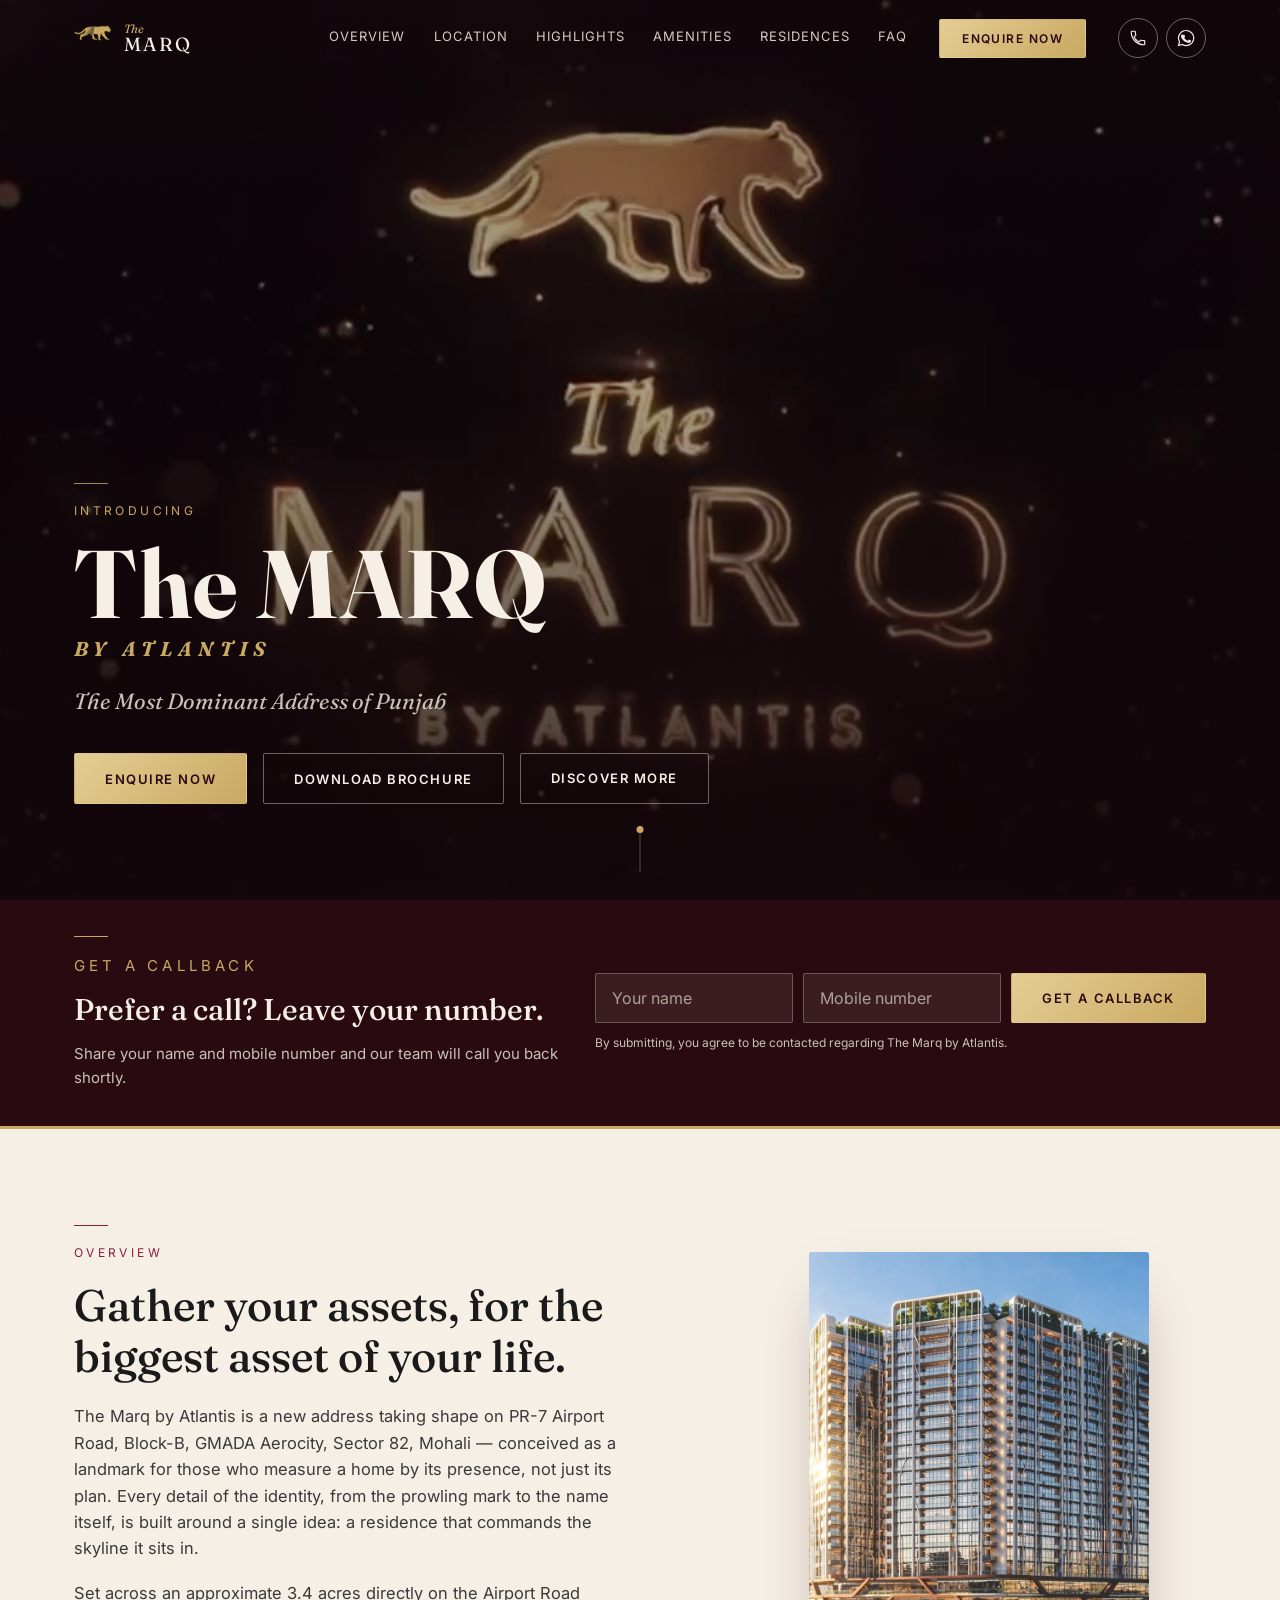
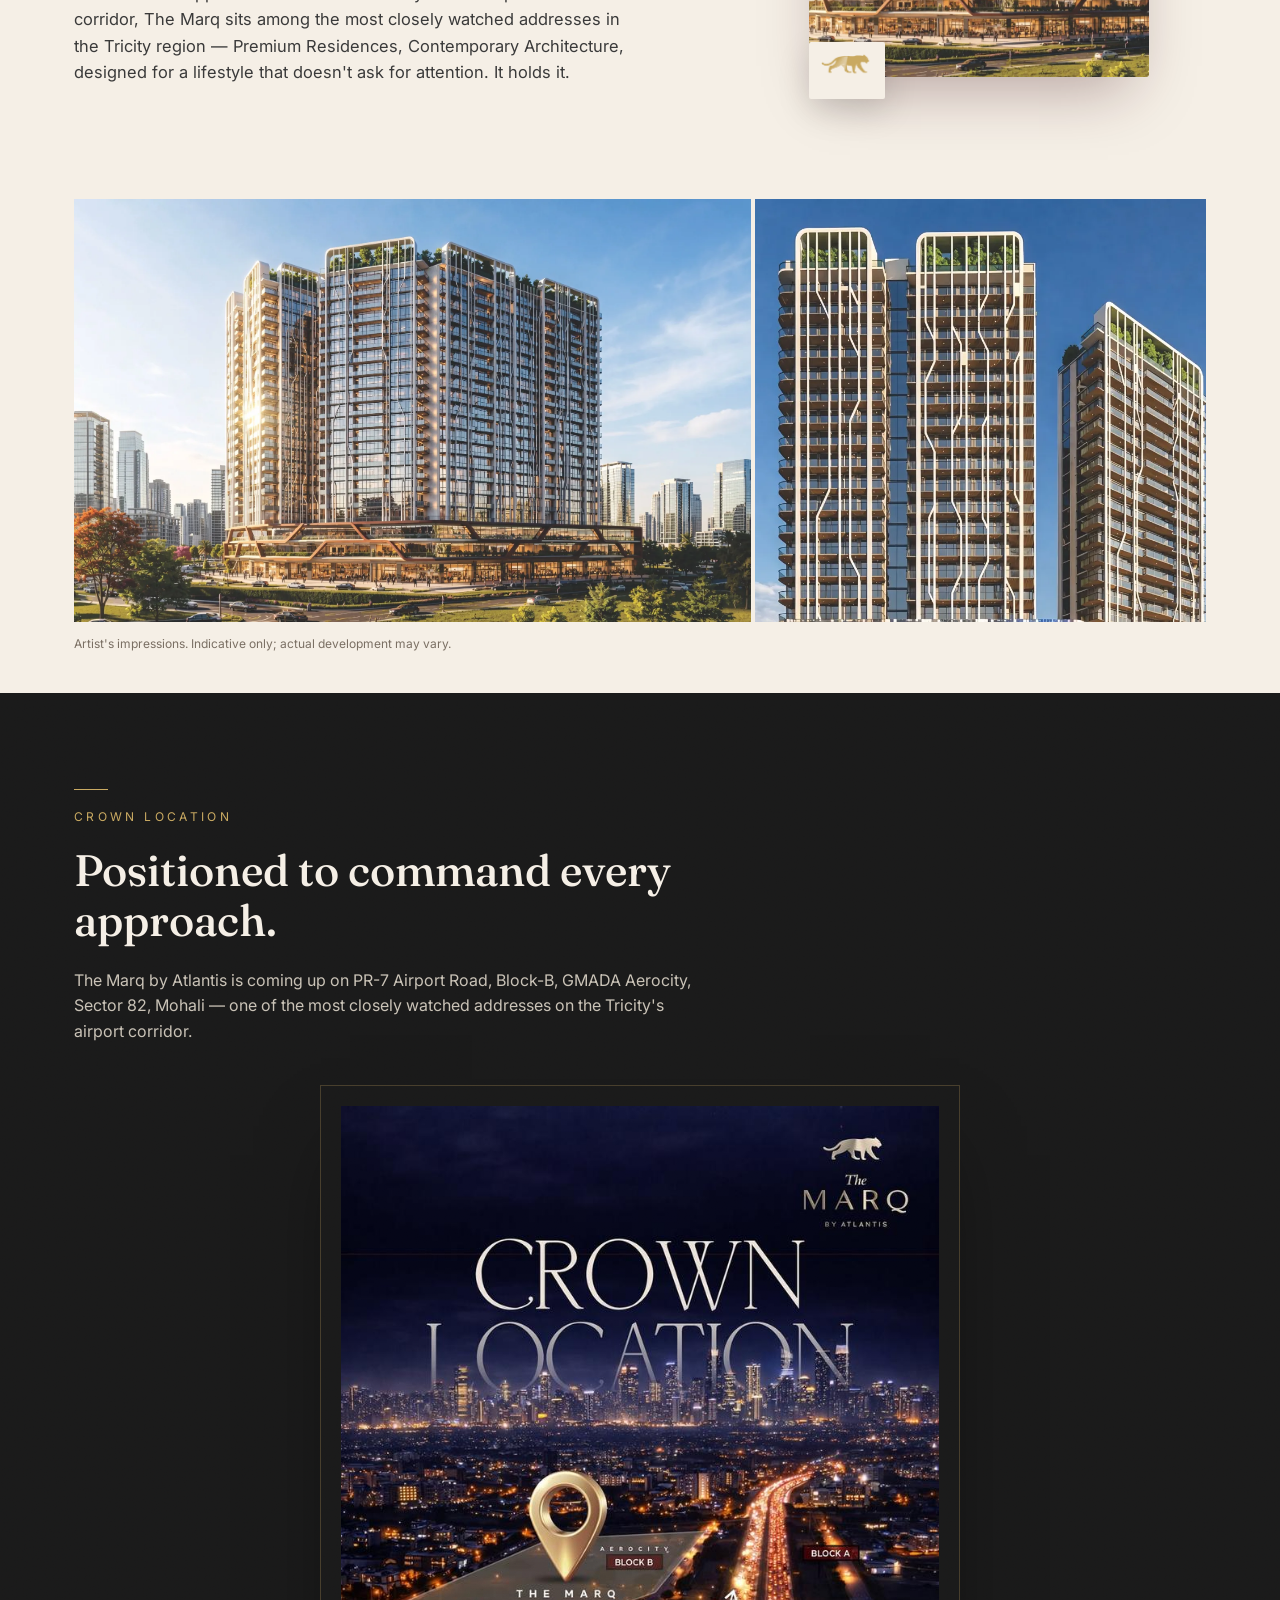
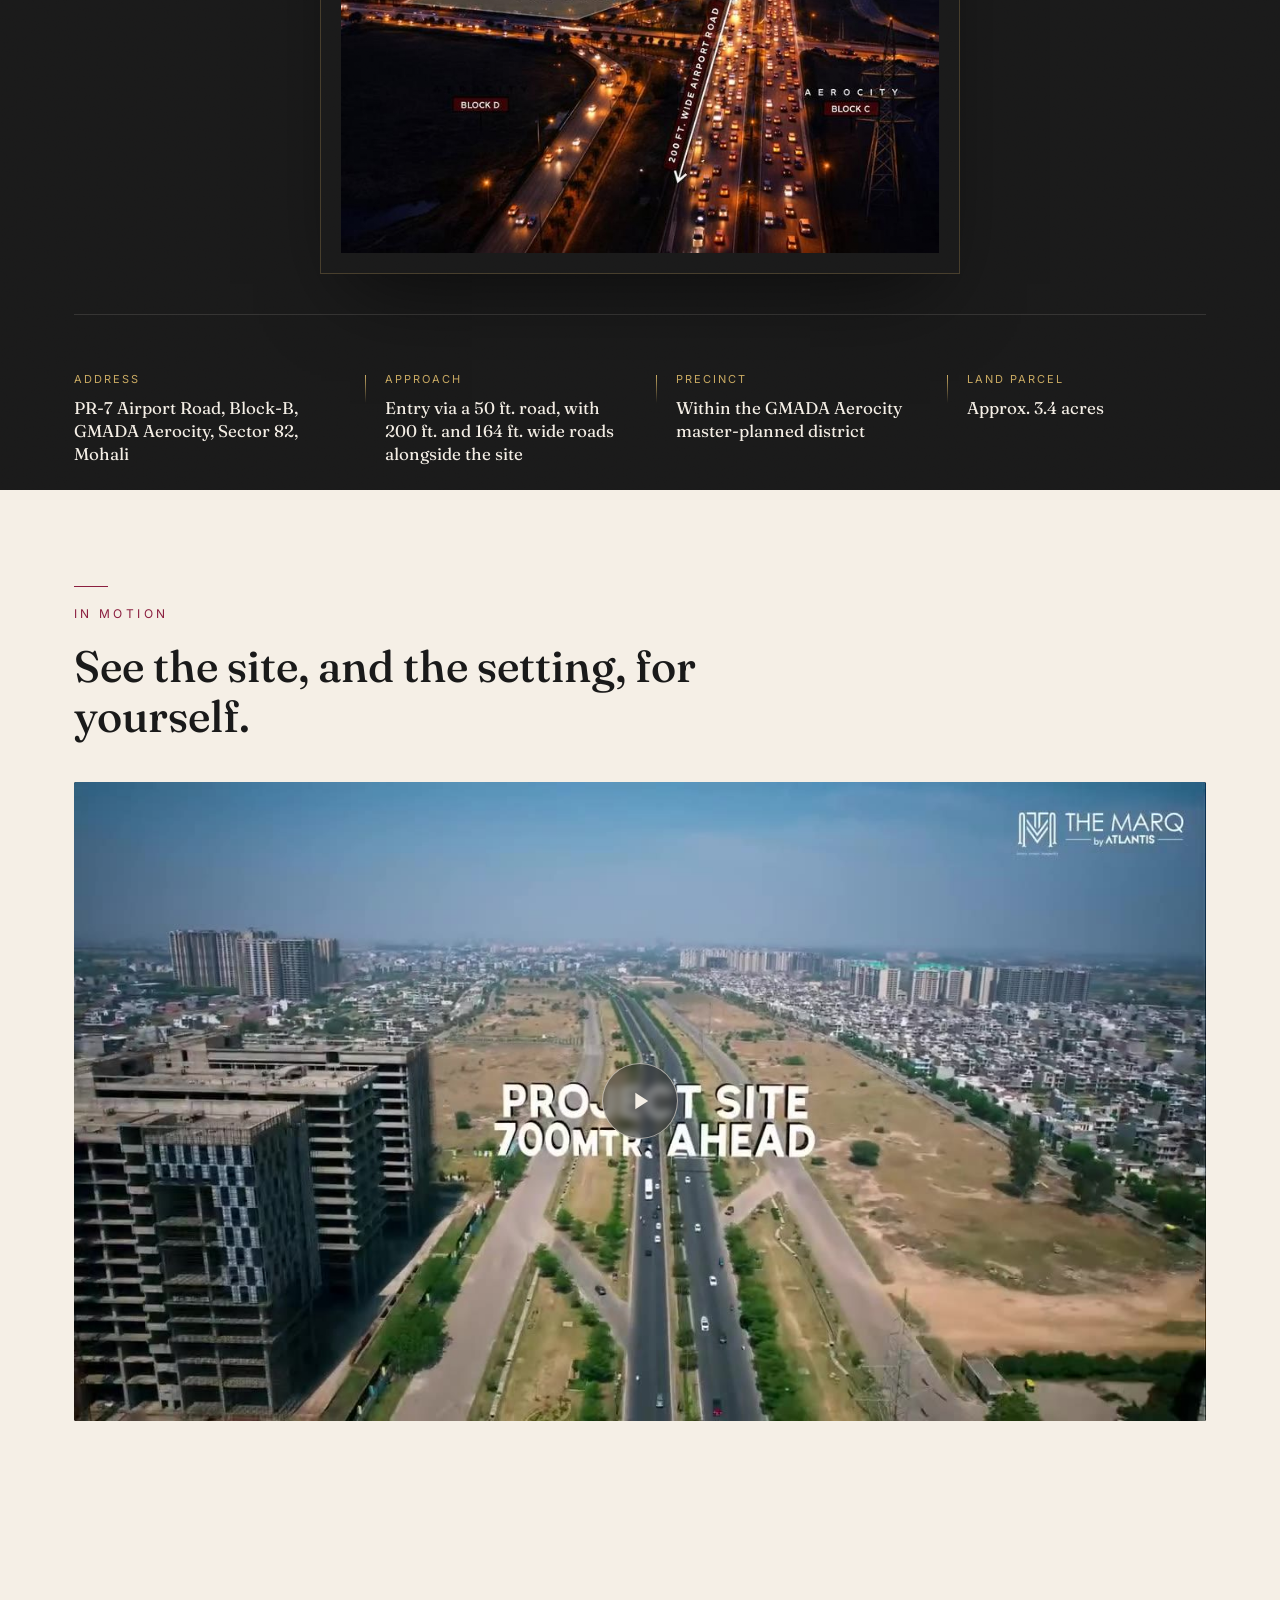
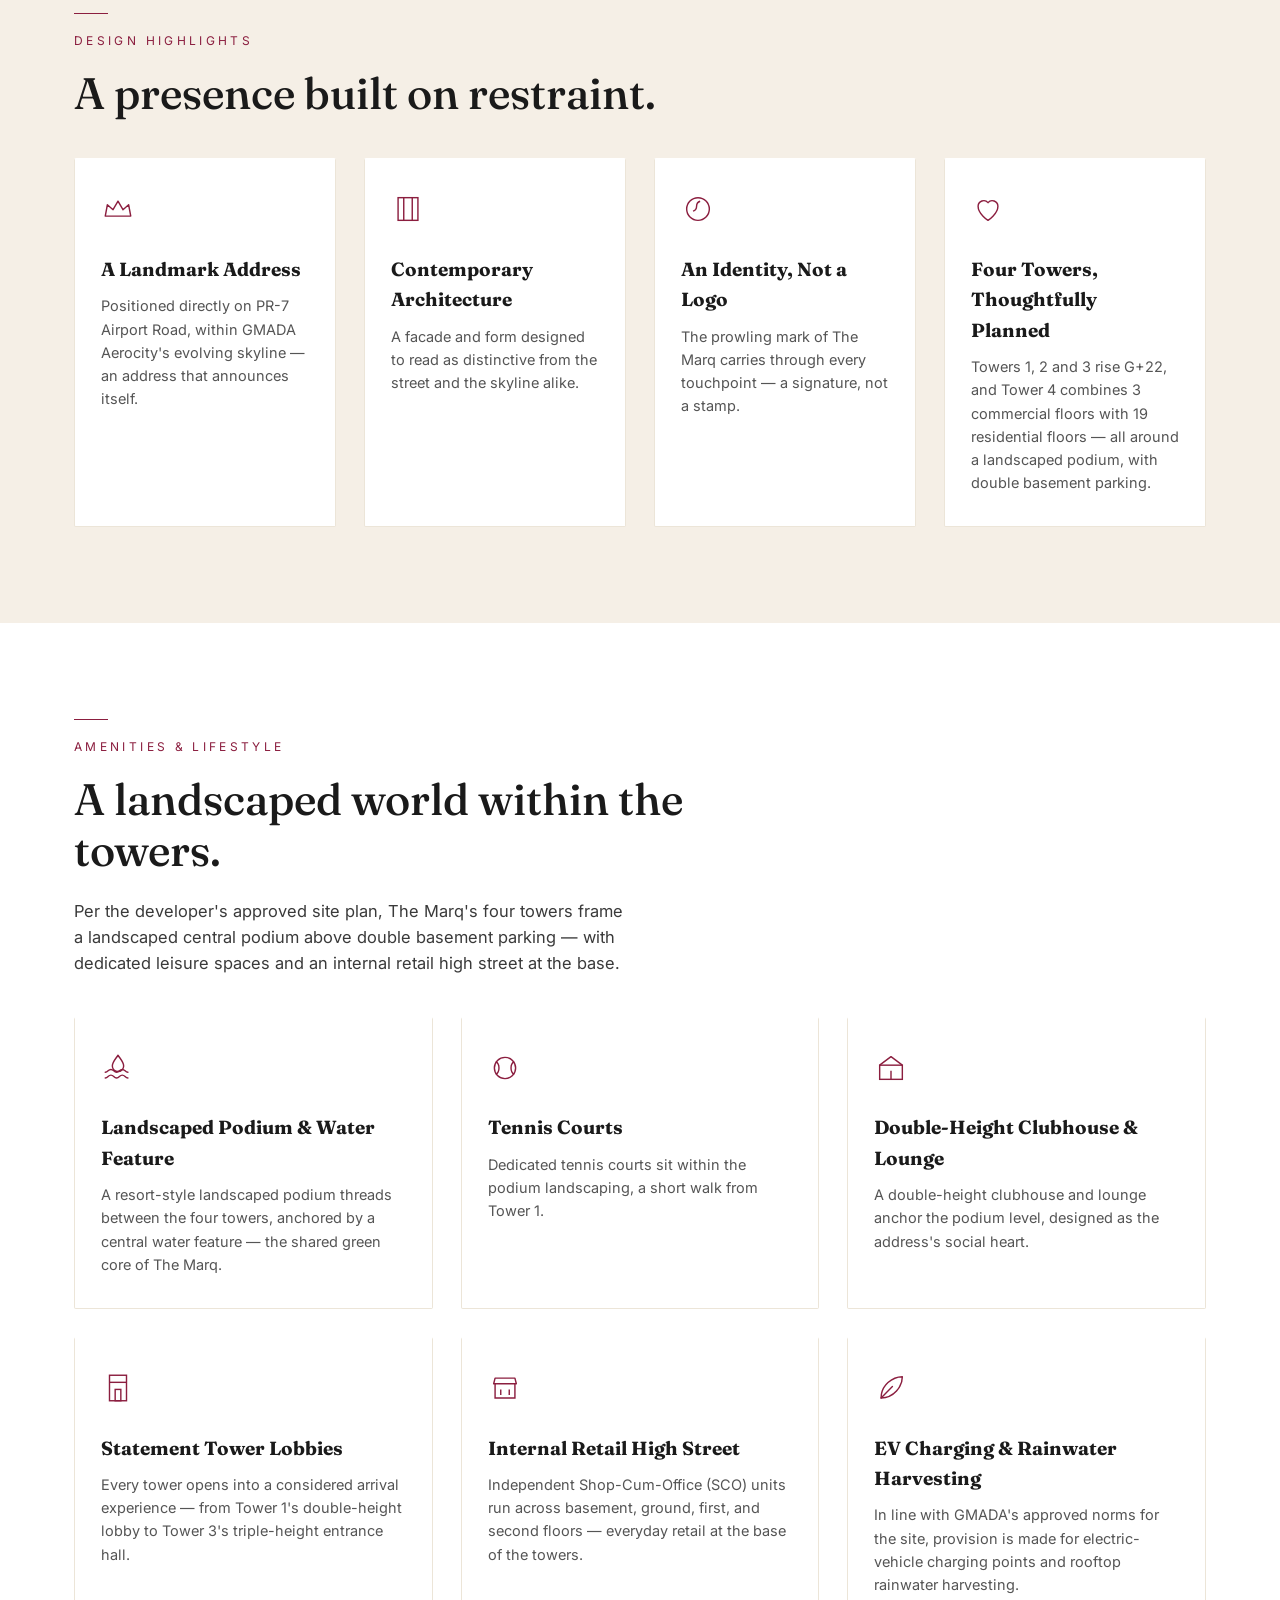
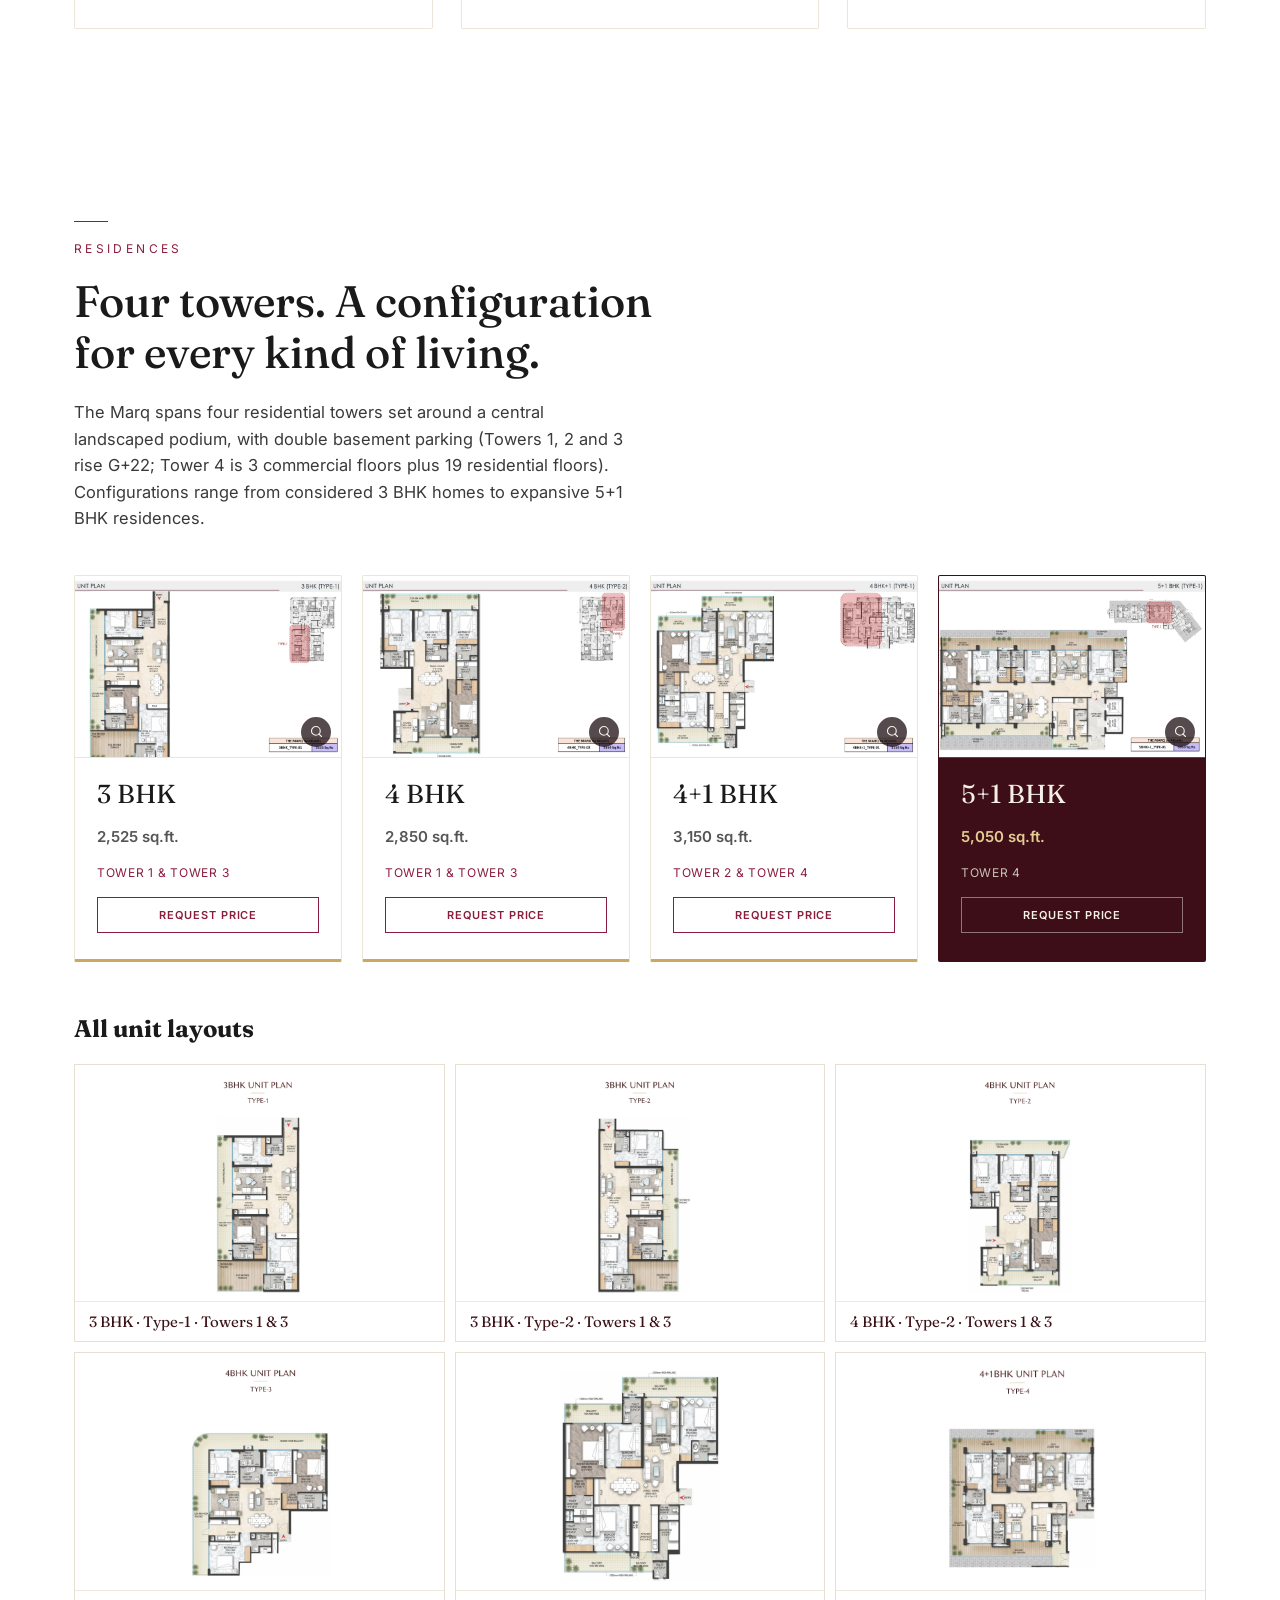
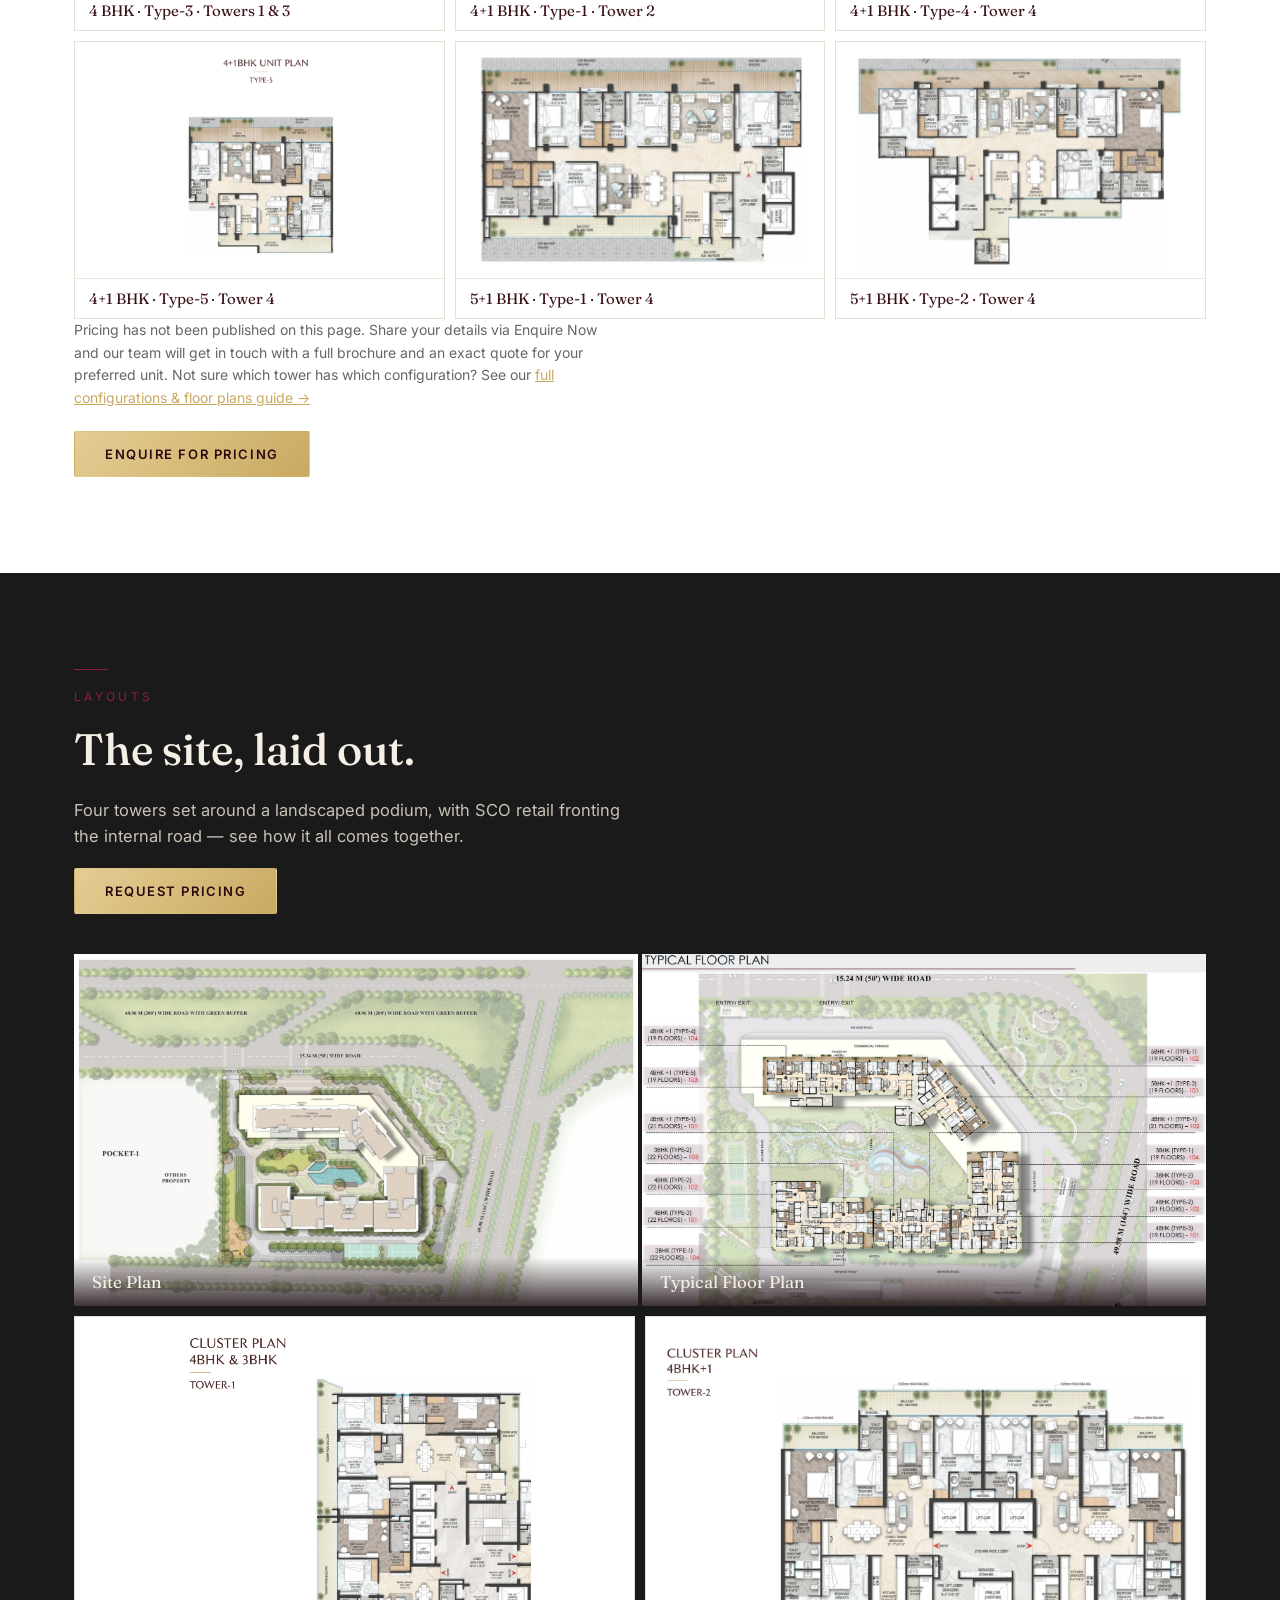
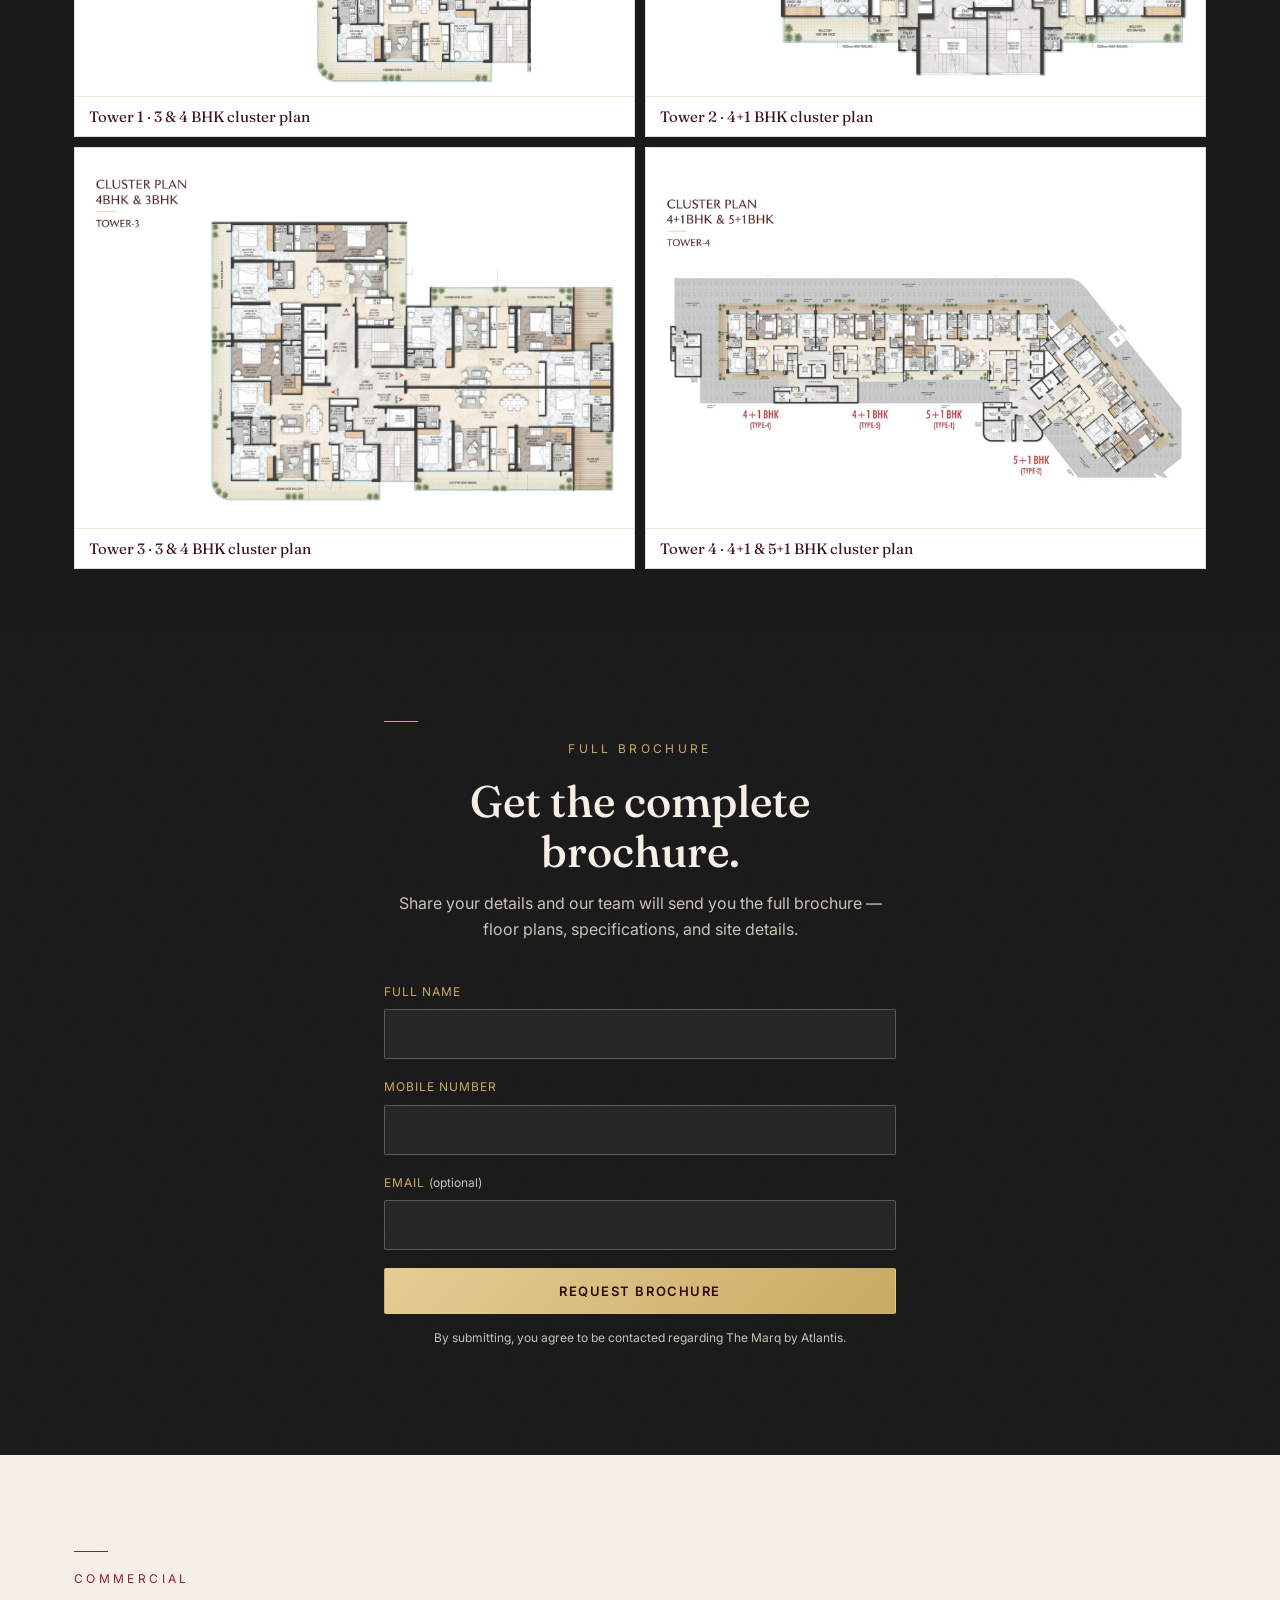
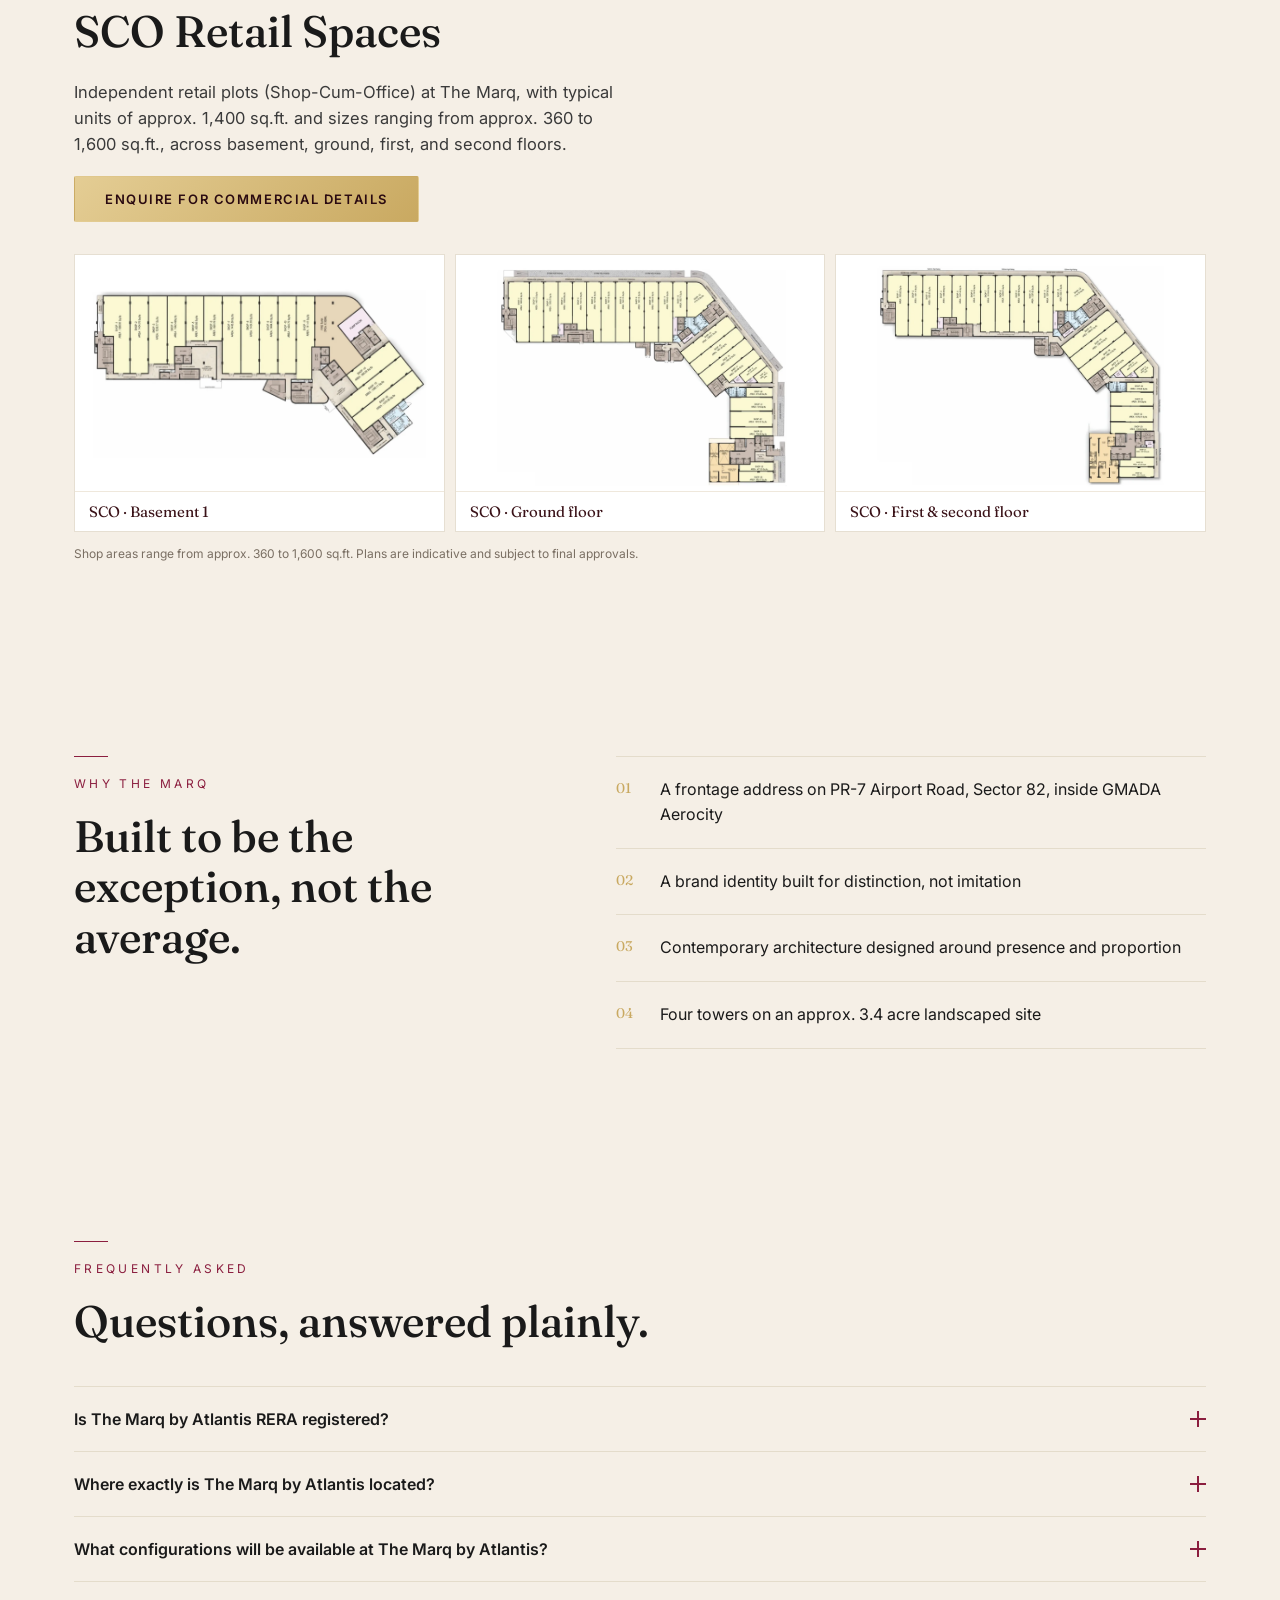
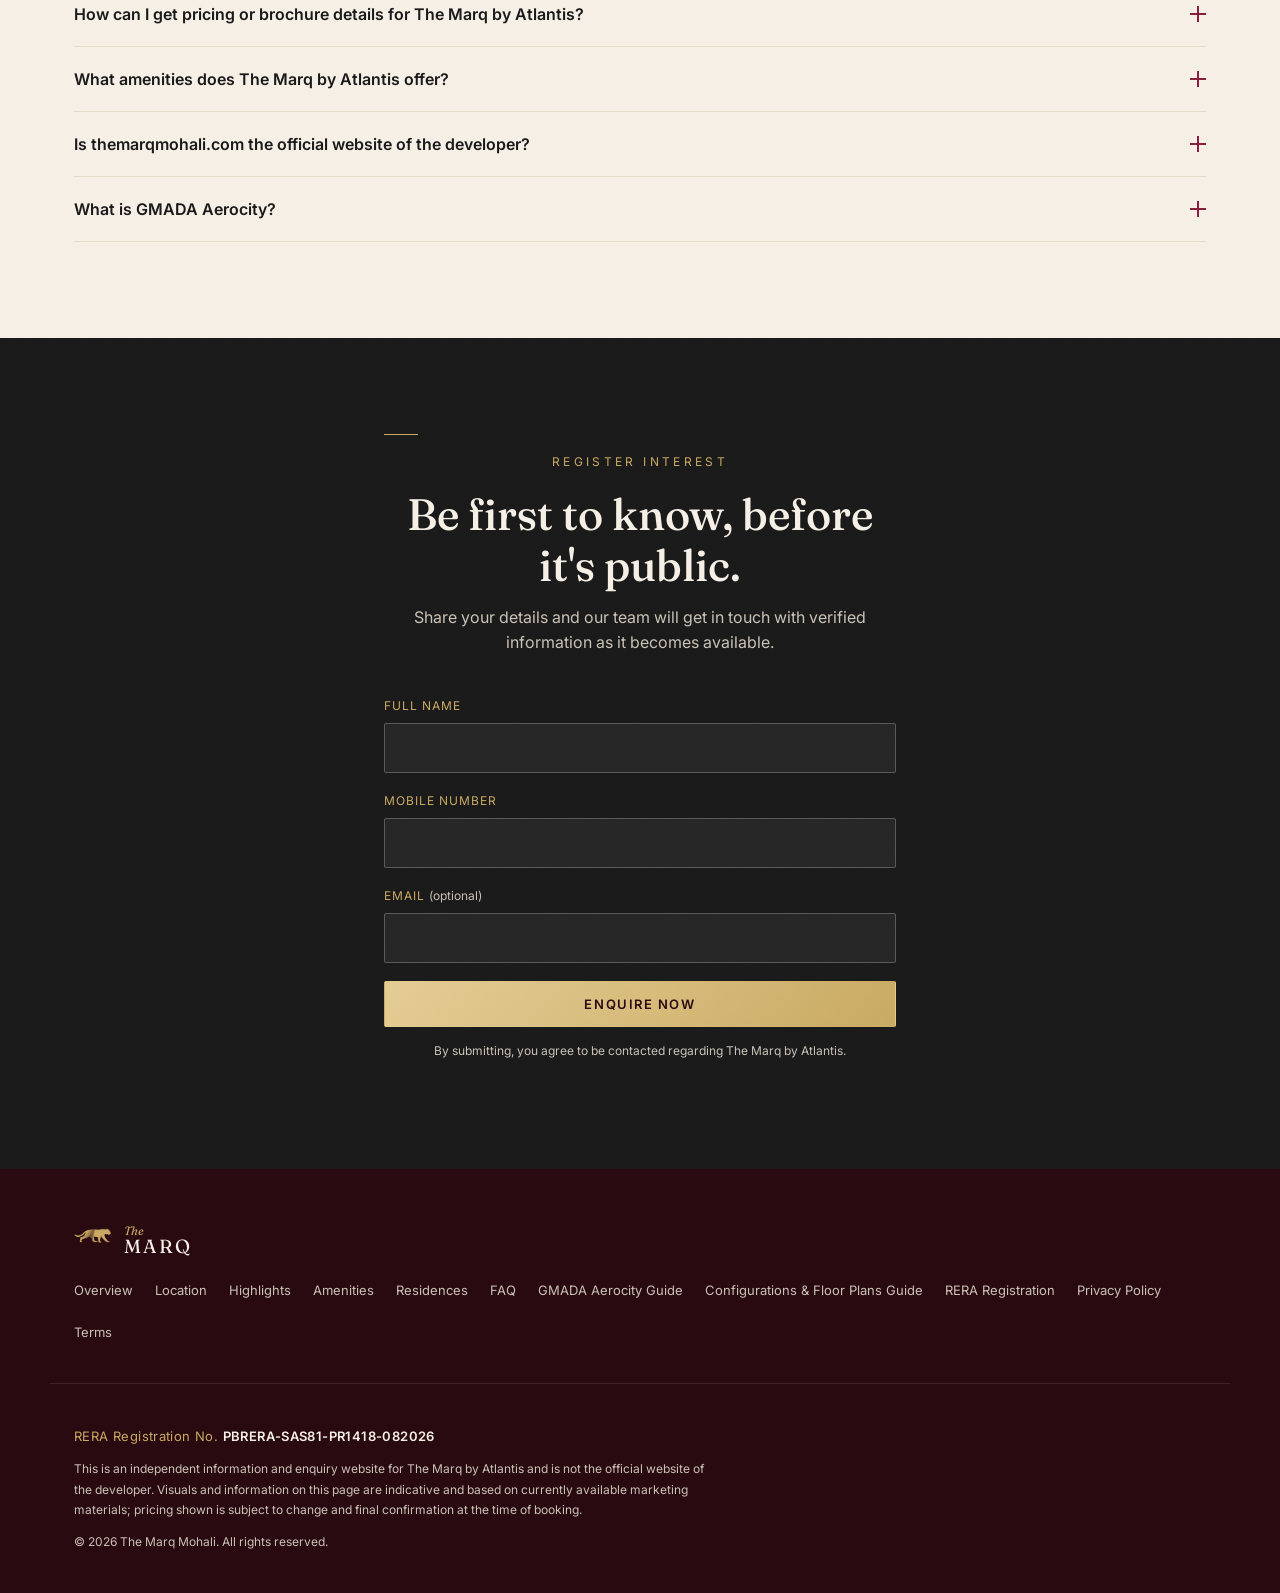
==== commit f0f3b2f3: "Add files via upload" ====
--- a/index.html
+++ b/index.html
@@ -251,6 +251,35 @@
   </a>
 </section>
 
+<!-- ================= GET A CALLBACK ================= -->
+<section class="callback-band" id="callback" aria-labelledby="callbackTitle">
+  <div class="container callback-inner">
+    <div class="callback-copy">
+      <p class="eyebrow">Get a Callback</p>
+      <h2 id="callbackTitle">Prefer a call? Leave your number.</h2>
+      <p>Share your name and mobile number and our team will call you back shortly.</p>
+    </div>
+    <form class="callback-form" id="callbackForm" novalidate>
+      <input type="hidden" name="project" value="The Marq by Atlantis">
+      <input type="hidden" name="source" value="callback-request">
+      <input type="hidden" name="configuration" value="">
+      <div class="callback-fields">
+        <label class="sr-only" for="callbackName">Your name</label>
+        <input type="text" id="callbackName" name="name" placeholder="Your name" required autocomplete="name" autocapitalize="words" enterkeyhint="next">
+        <label class="sr-only" for="callbackMobile">Mobile number</label>
+        <input type="tel" id="callbackMobile" name="mobile" placeholder="Mobile number" required autocomplete="tel" inputmode="tel" pattern="[0-9+\s\-]{10,16}" title="Enter a 10-digit mobile number" enterkeyhint="send">
+        <button type="submit" class="btn btn-gold">Get a Callback</button>
+      </div>
+      <p class="callback-note">By submitting, you agree to be contacted regarding The Marq by Atlantis.</p>
+    </form>
+    <div class="callback-success" id="callbackSuccess" hidden>
+      <svg viewBox="0 0 24 24" width="36" height="36" aria-hidden="true"><path d="M9 16.2 4.8 12l-1.4 1.4L9 19 21 7l-1.4-1.4z" fill="currentColor"/></svg>
+      <h3>Thank you!</h3>
+      <p>Our team will call you back shortly.</p>
+    </div>
+  </div>
+</section>
+
 <!-- ================= OVERVIEW ================= -->
 <section class="section overview" id="overview">
   <div class="container overview-grid">
@@ -808,11 +837,11 @@
         <input type="hidden" name="configuration" value="">
         <div class="field">
           <label for="modalName">Full Name</label>
-          <input type="text" id="modalName" name="name" required autocomplete="name">
+          <input type="text" id="modalName" name="name" required autocomplete="name" autocapitalize="words" enterkeyhint="next">
         </div>
         <div class="field">
           <label for="modalMobile">Mobile Number</label>
-          <input type="tel" id="modalMobile" name="mobile" required autocomplete="tel">
+          <input type="tel" id="modalMobile" name="mobile" required autocomplete="tel" inputmode="tel" enterkeyhint="send">
         </div>
         <div class="field">
           <label for="modalEmail">Email <span class="optional">(optional)</span></label>
--- a/styles.css
+++ b/styles.css
@@ -1021,3 +1021,33 @@
 .plan-thumb--contain span { color: #3a1218; background: #fff; border-top: 1px solid #efe8dc; font-size: 15px; padding: 10px 14px; }
 @media (max-width: 900px) { .plan-gallery--grid { grid-template-columns: repeat(2, 1fr); } .render-grid { grid-template-columns: 1fr; } }
 @media (max-width: 520px) { .plan-gallery--grid, .plan-gallery--two { grid-template-columns: 1fr; } }
+
+/* ---------- Get a Callback band (directly below hero) ---------- */
+.sr-only { position: absolute; width: 1px; height: 1px; padding: 0; margin: -1px; overflow: hidden; clip: rect(0,0,0,0); white-space: nowrap; border: 0; }
+.callback-band { background: var(--wine-deep); color: var(--ivory); padding: 36px 0; border-bottom: 3px solid var(--gold); }
+.callback-inner { display: grid; grid-template-columns: 1fr 1.25fr; gap: 32px; align-items: center; }
+.callback-band .eyebrow { color: var(--gold); margin: 0 0 8px; }
+.callback-copy h2 { font-family: var(--font-display); font-size: clamp(22px, 3vw, 30px); font-weight: 500; margin: 0 0 8px; color: var(--ivory); }
+.callback-copy p { margin: 0; color: var(--ivory-dim); font-size: 15px; }
+.callback-fields { display: grid; grid-template-columns: 1fr 1fr auto; gap: 10px; }
+.callback-fields input {
+  width: 100%; padding: 14px 16px; background: rgba(245,239,230,.08);
+  border: 1px solid rgba(245,239,230,.28); border-radius: var(--radius);
+  color: var(--ivory); font-size: 16px; font-family: var(--font-body);
+}
+.callback-fields input::placeholder { color: var(--ivory-dim); opacity: .8; }
+.callback-fields input:focus { border-color: var(--gold); outline: none; }
+.callback-note { font-size: 12px; color: var(--ivory-dim); margin: 10px 0 0; }
+.callback-success { text-align: center; color: var(--gold); }
+.callback-success h3 { font-family: var(--font-display); color: var(--ivory); font-size: 22px; margin: 8px 0 4px; }
+.callback-success p { margin: 0; color: var(--ivory-dim); }
+.callback-inner form[hidden] + .callback-success { grid-column: 2; }
+@media (max-width: 900px) {
+  .callback-inner { grid-template-columns: 1fr; gap: 20px; }
+  .callback-inner form[hidden] + .callback-success { grid-column: auto; }
+}
+@media (max-width: 640px) {
+  .callback-band { padding: 28px 0; }
+  .callback-fields { grid-template-columns: 1fr; }
+  .callback-fields .btn { width: 100%; }
+}
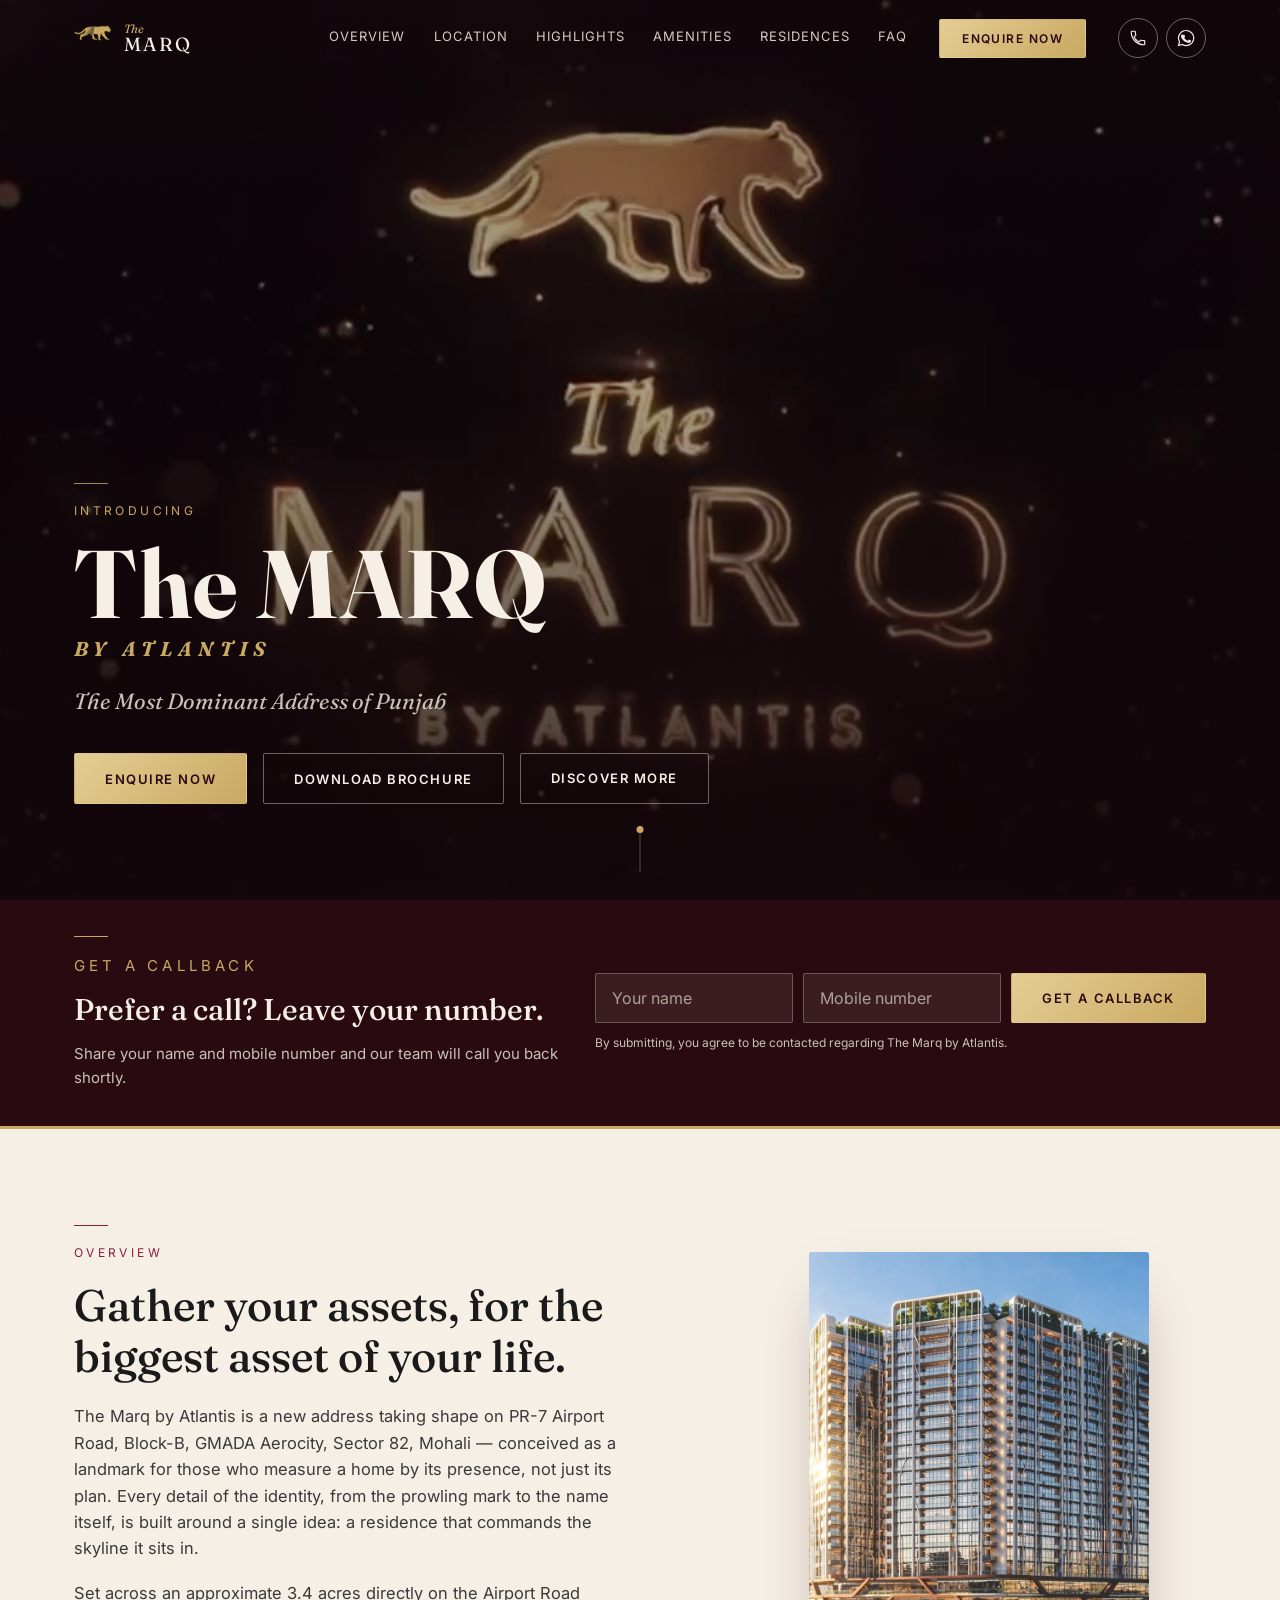
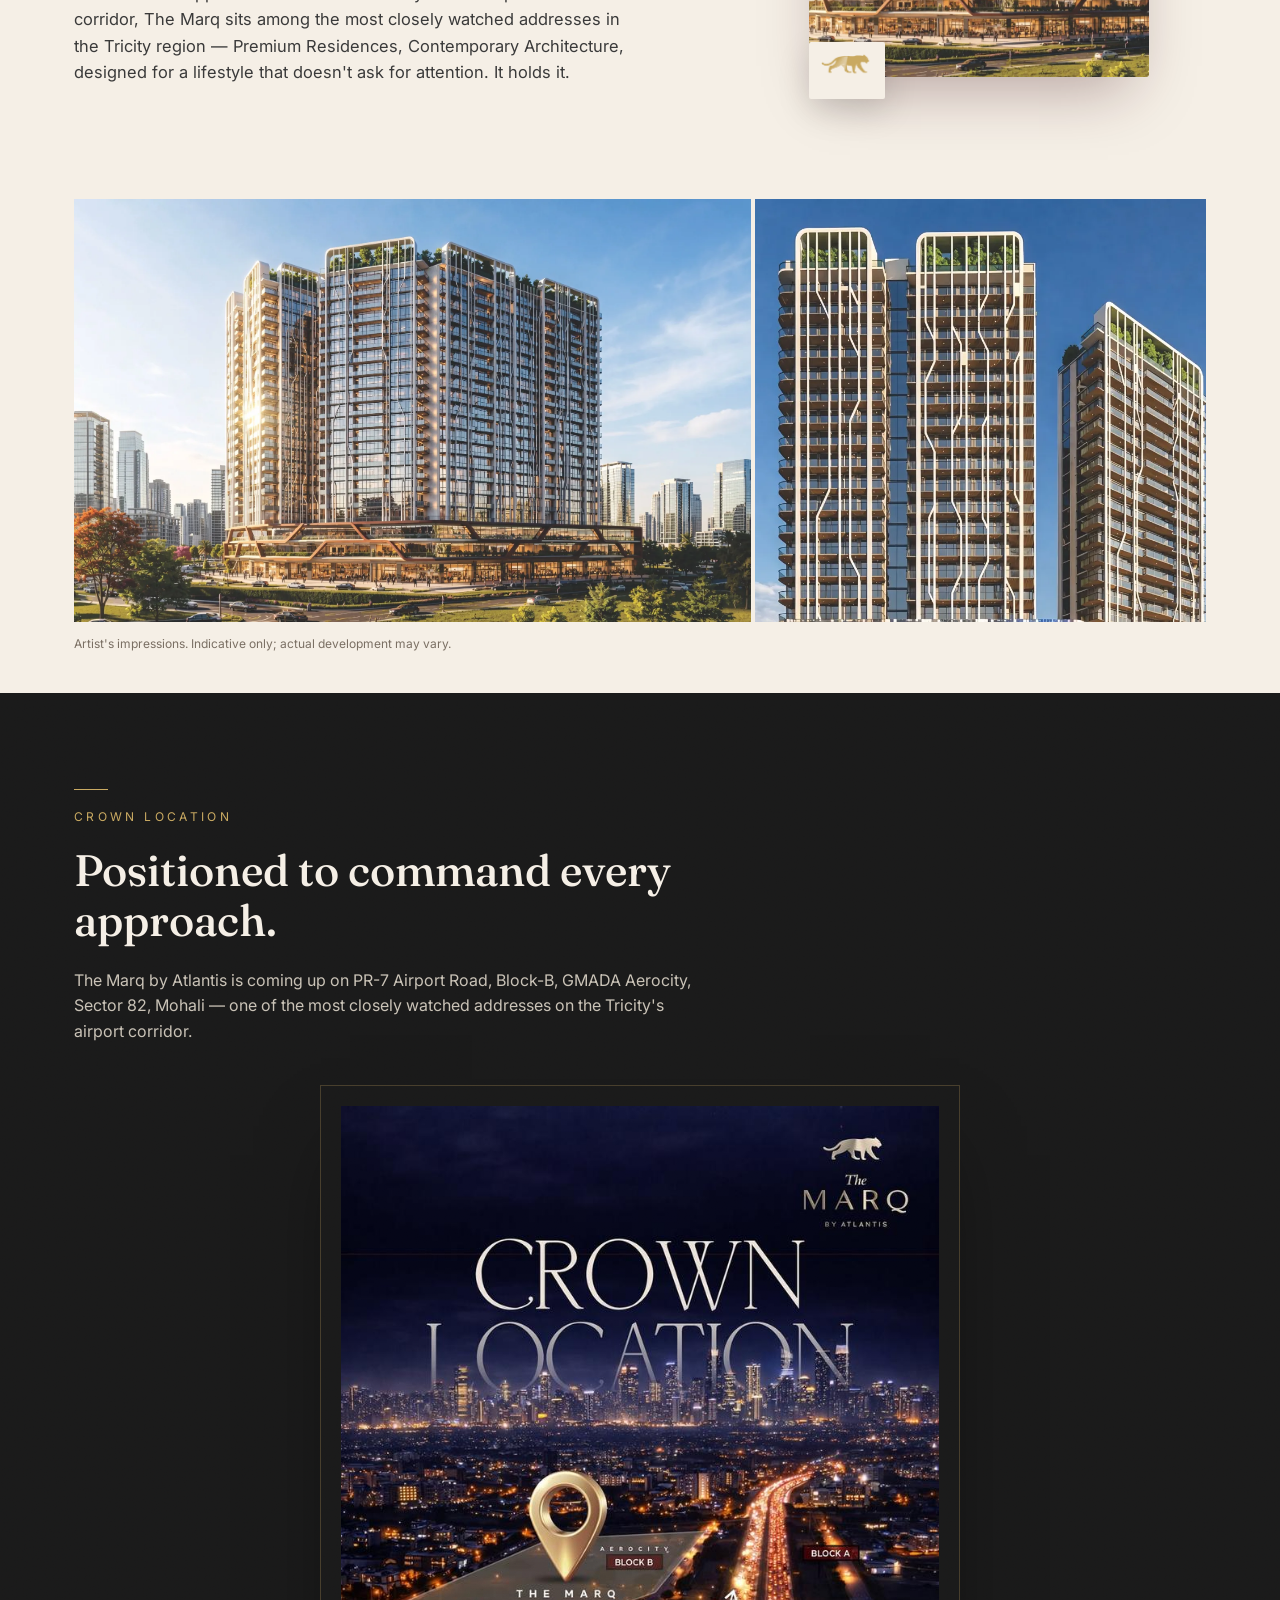
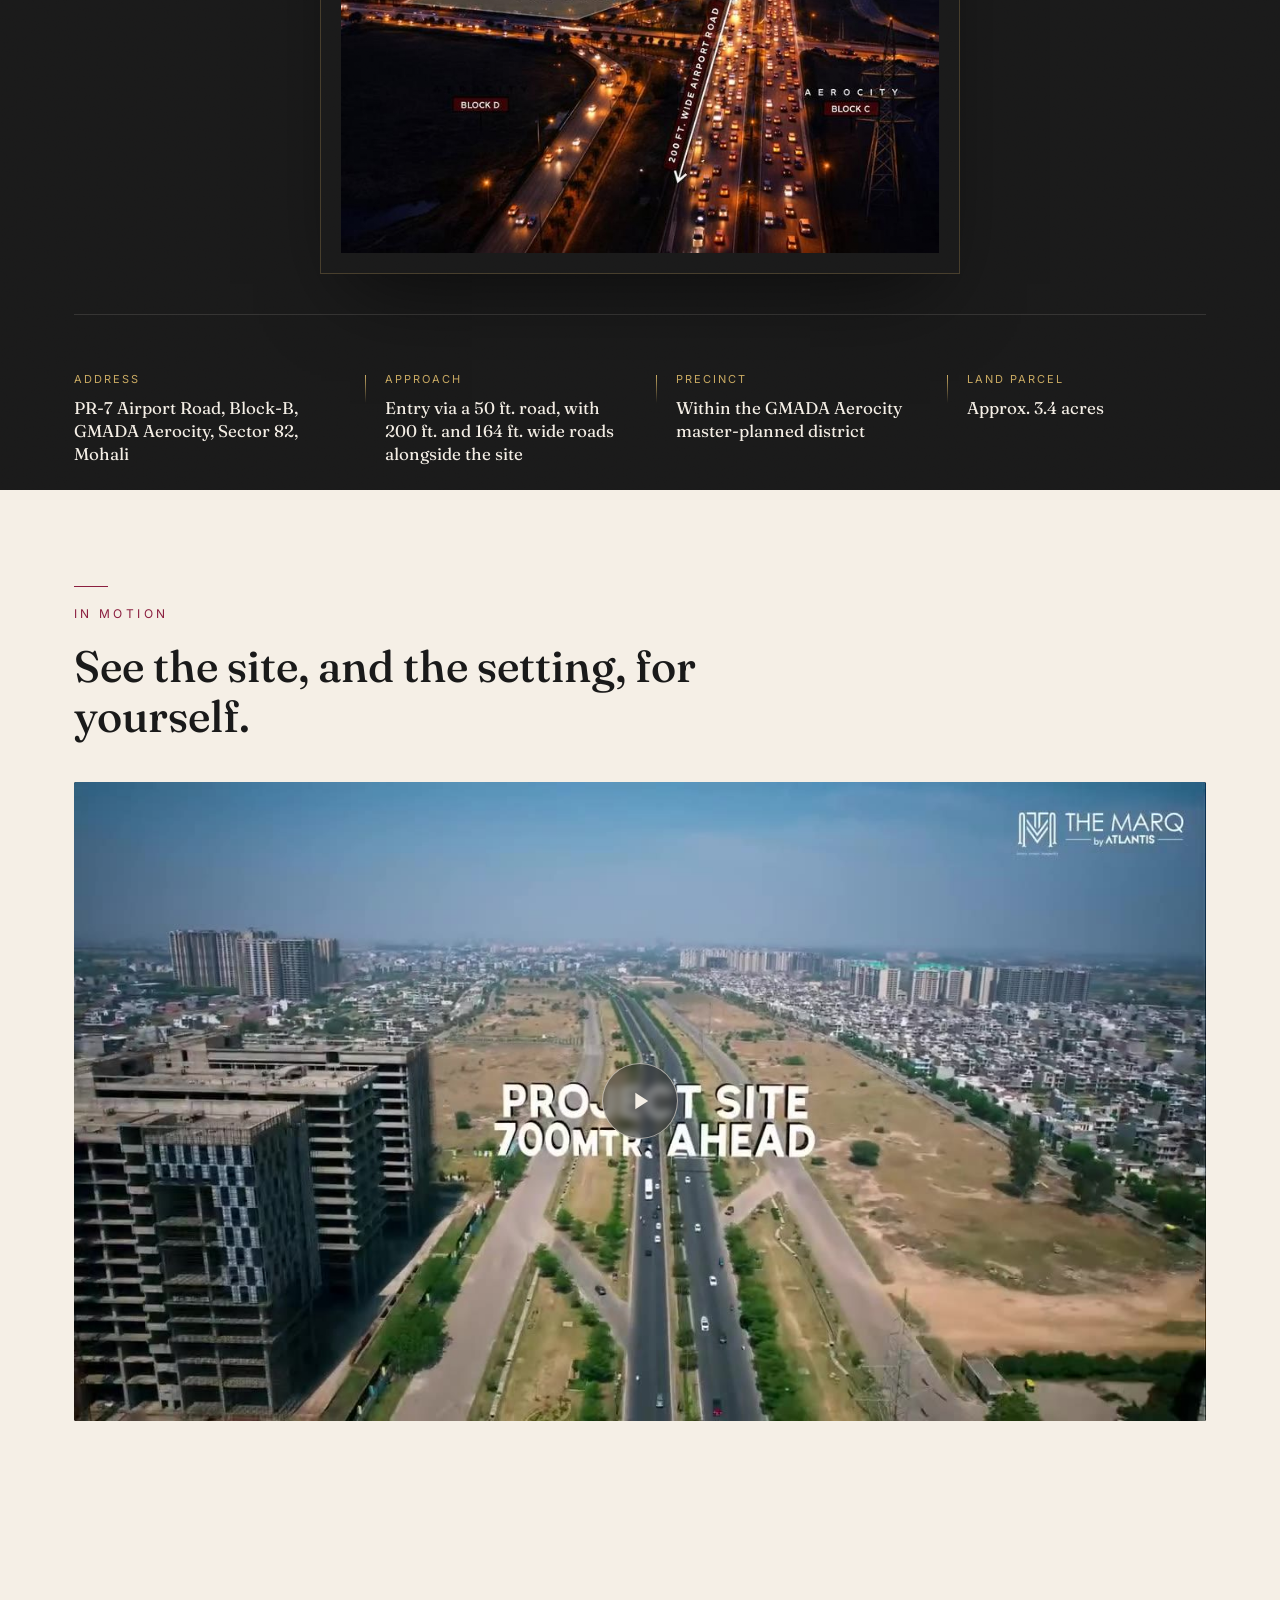
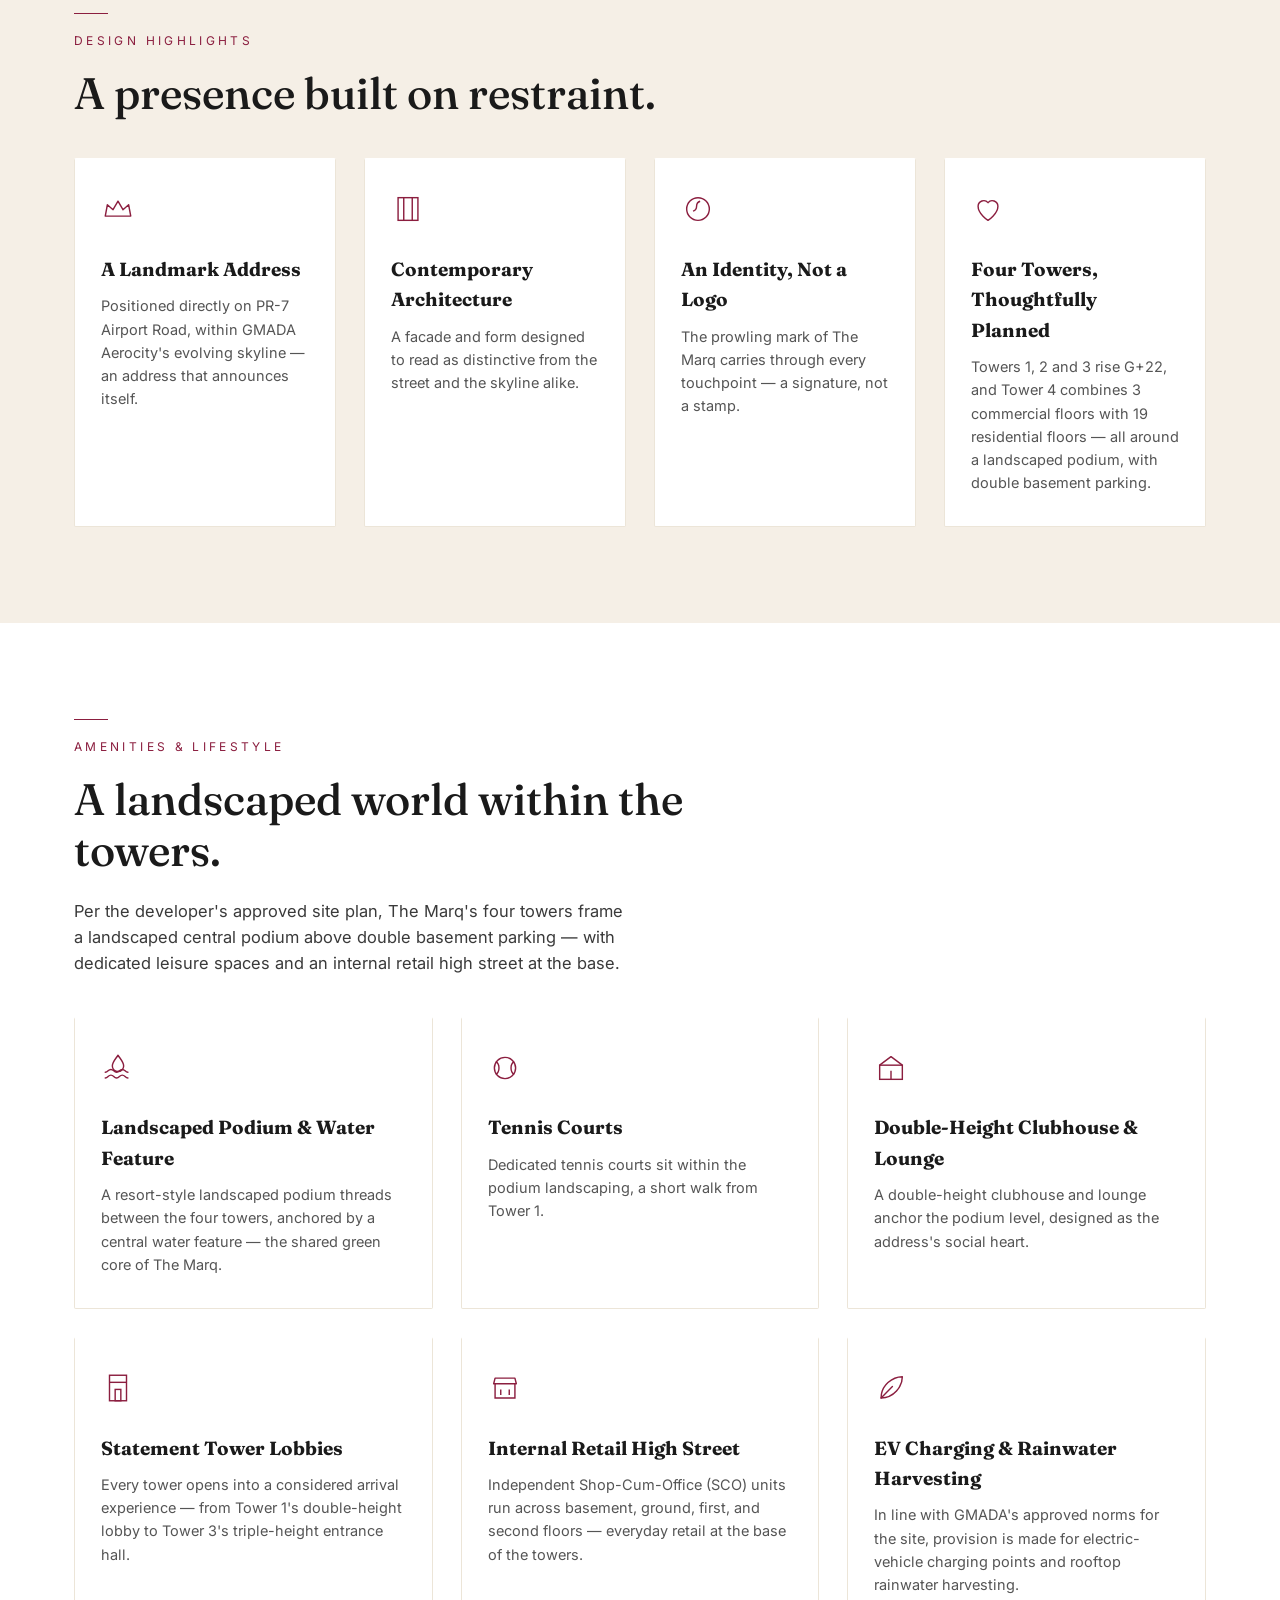
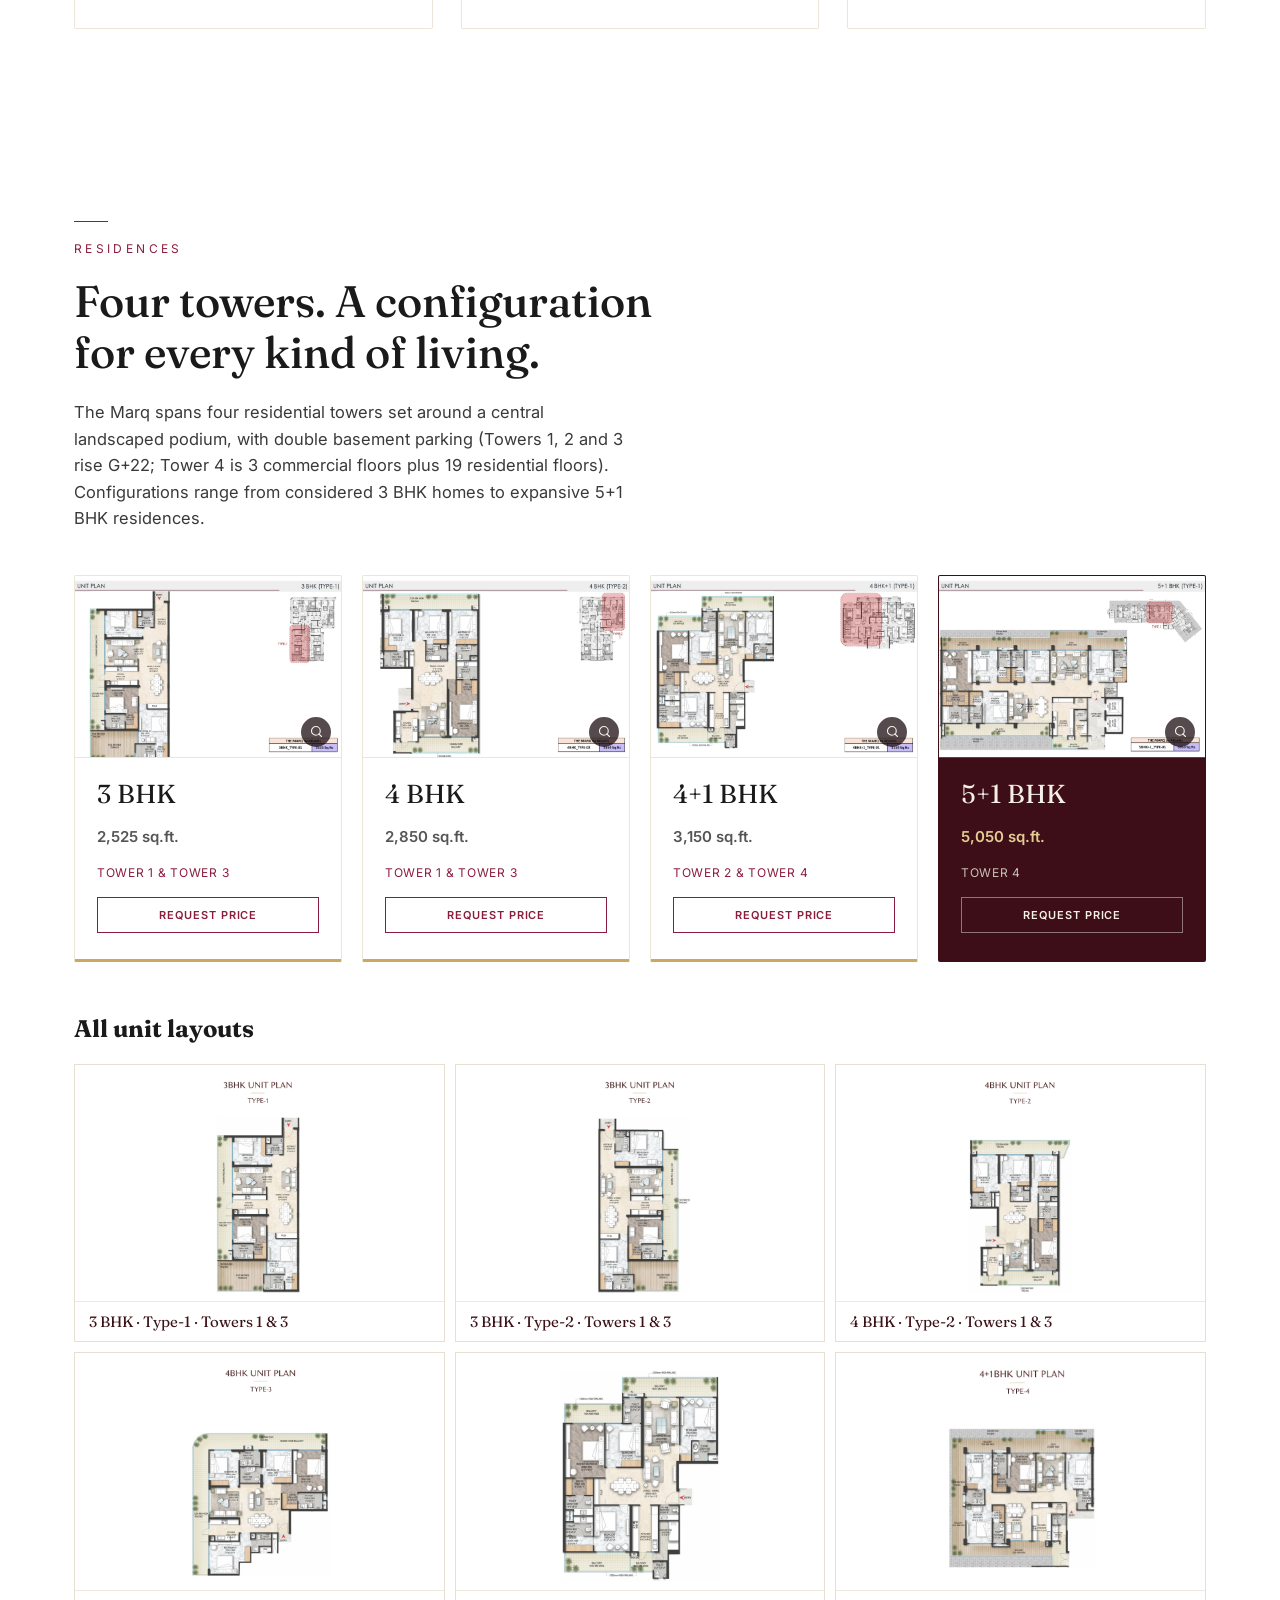
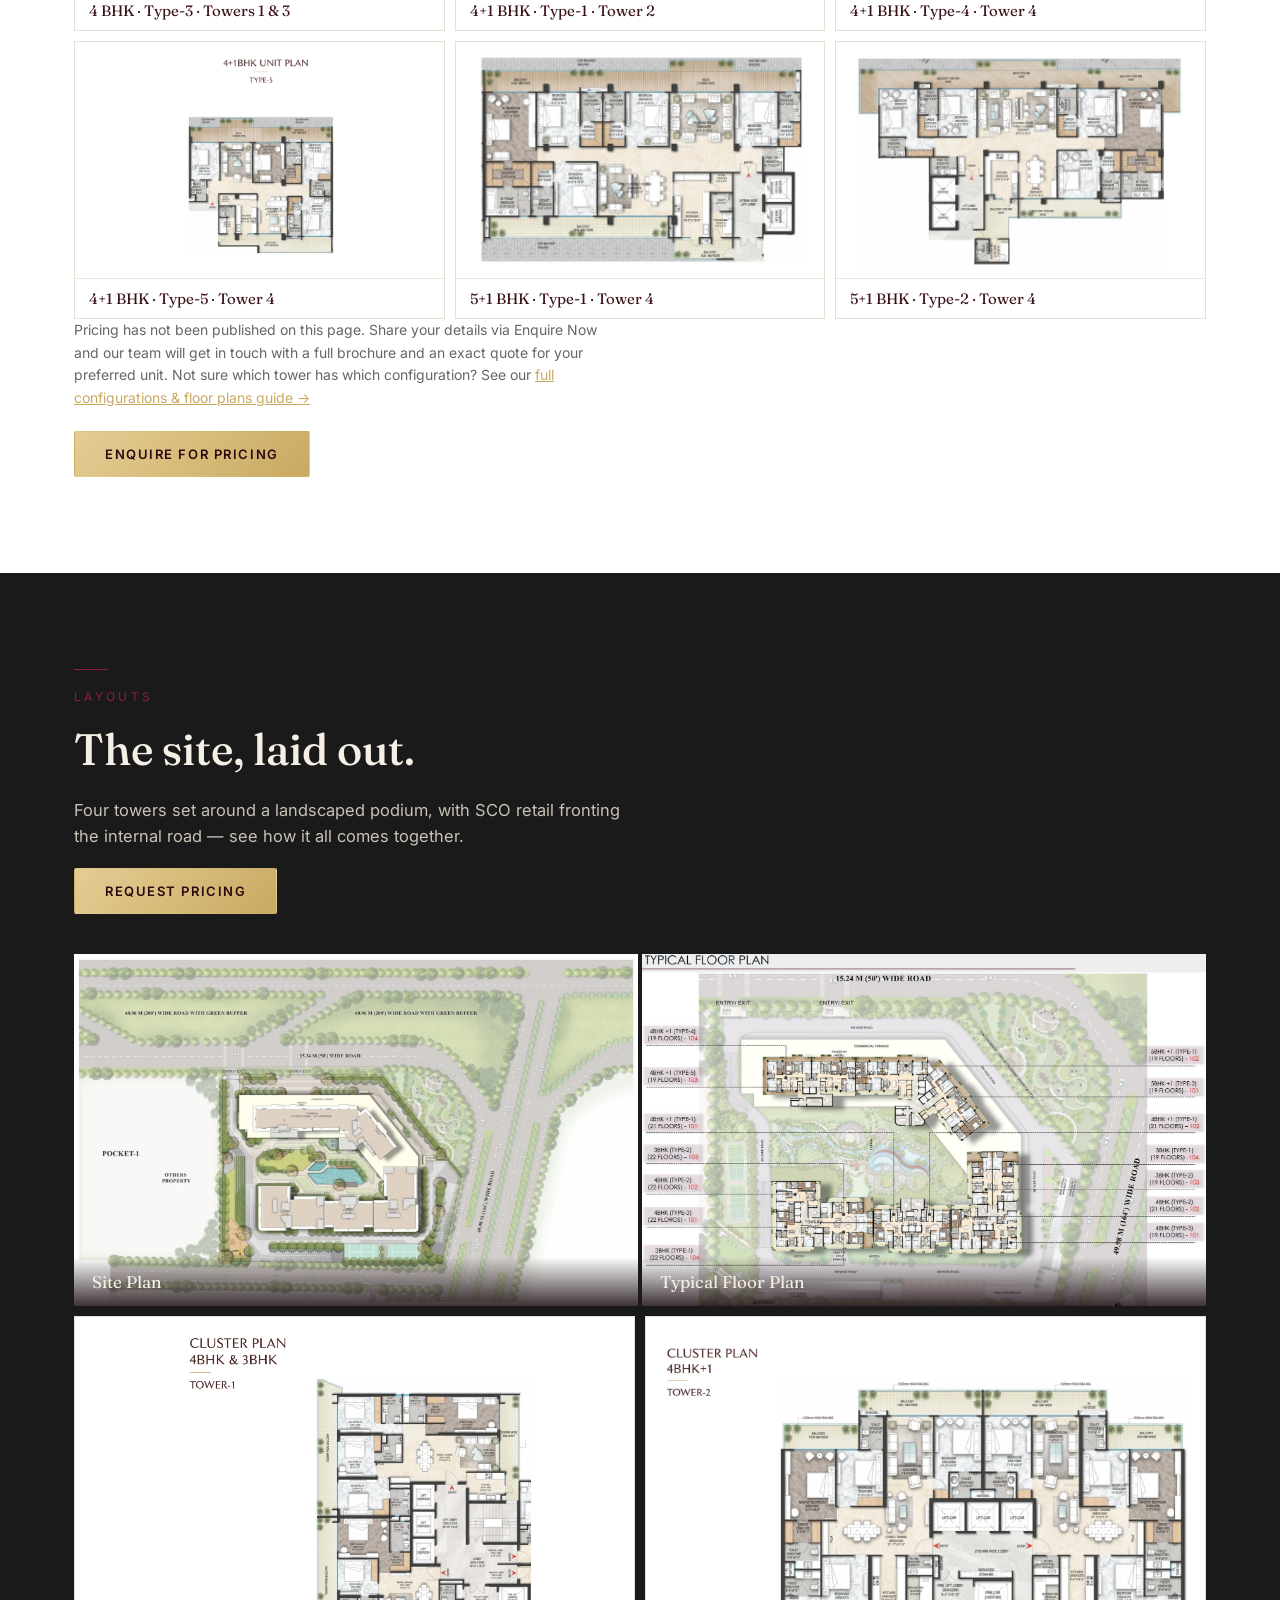
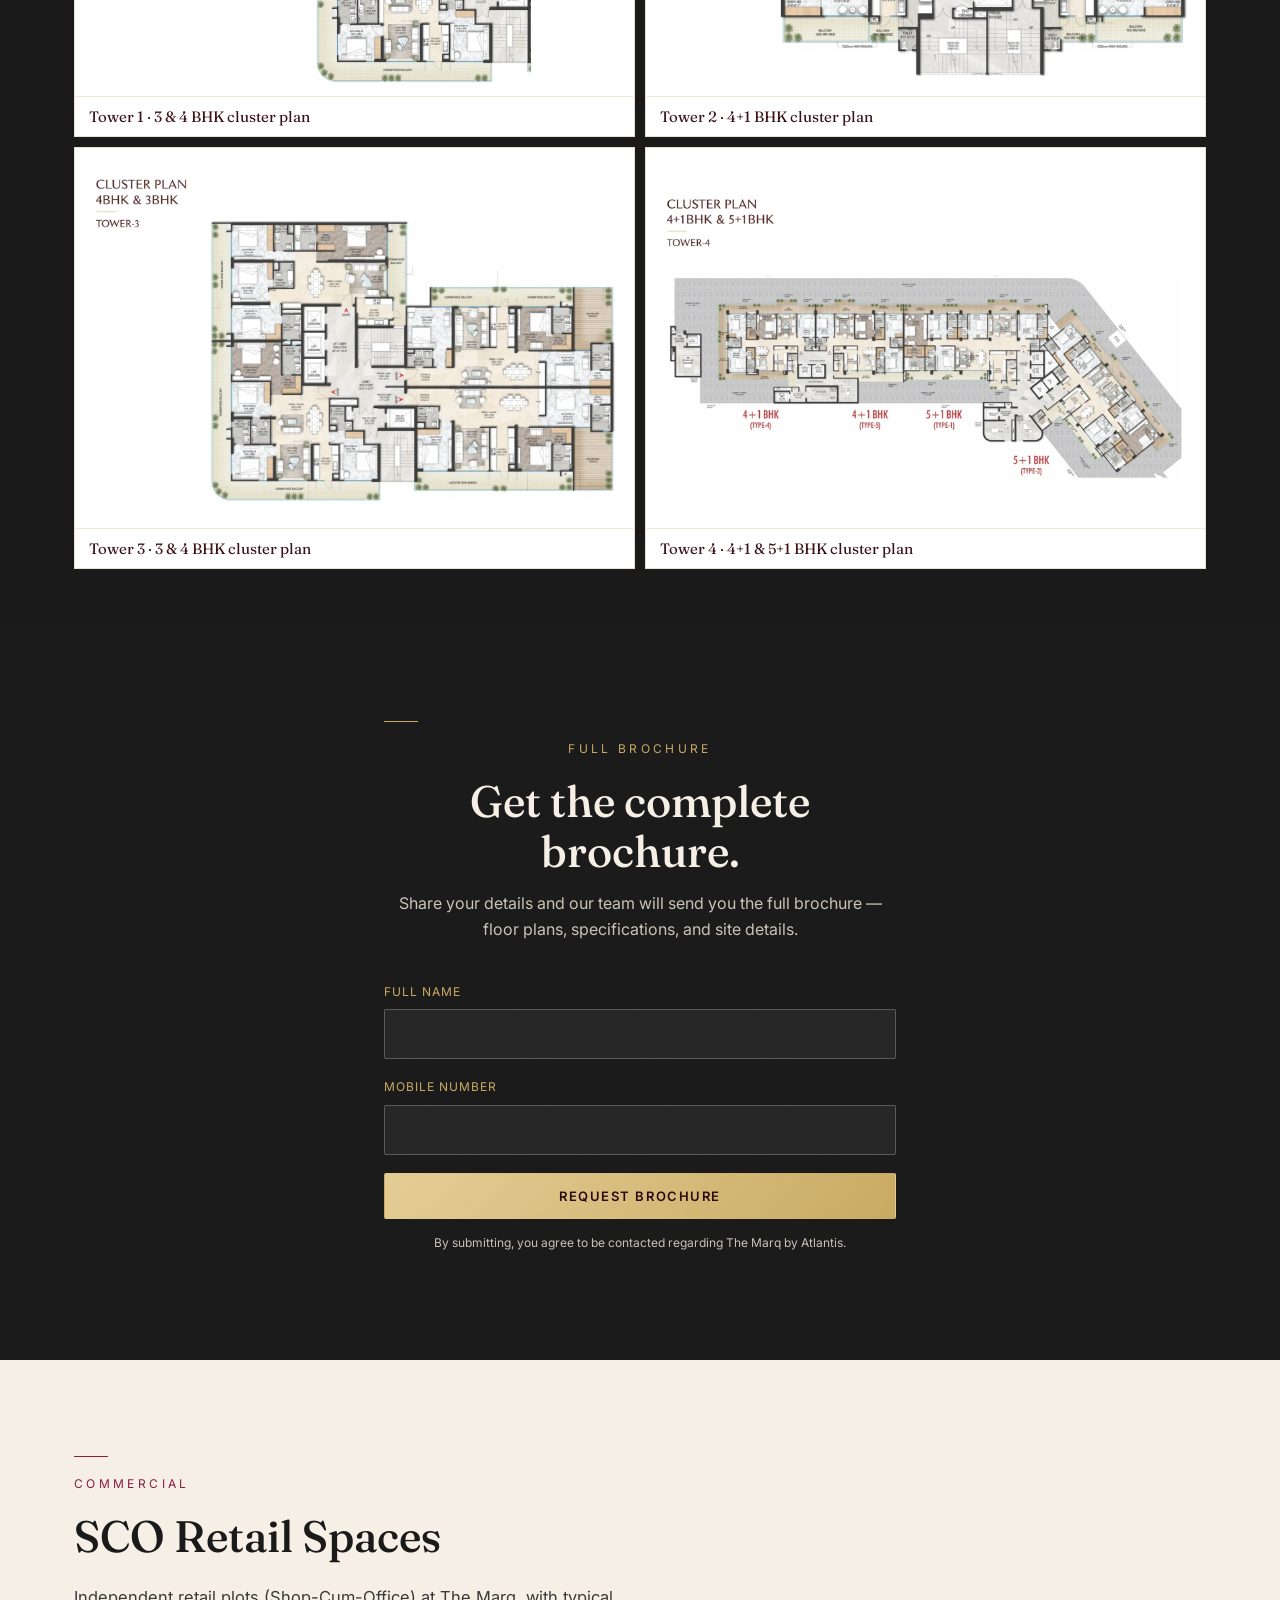
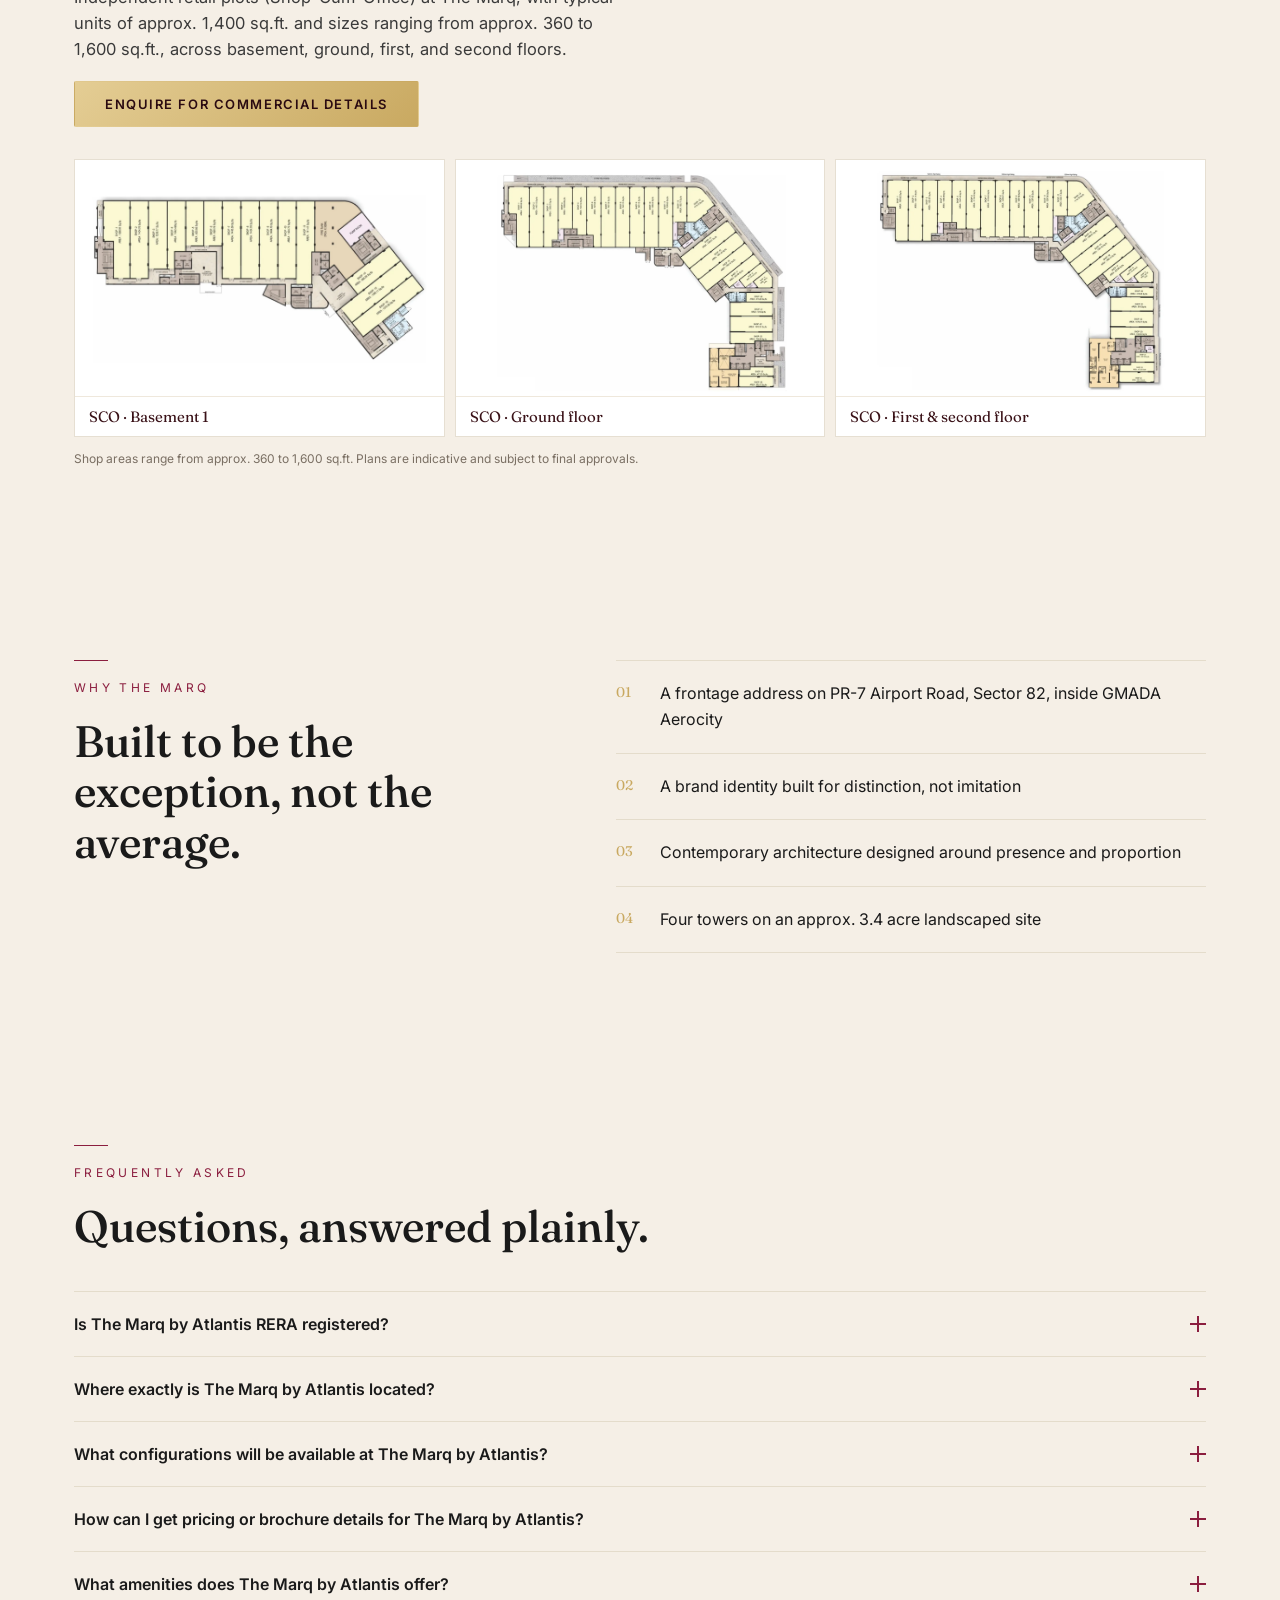
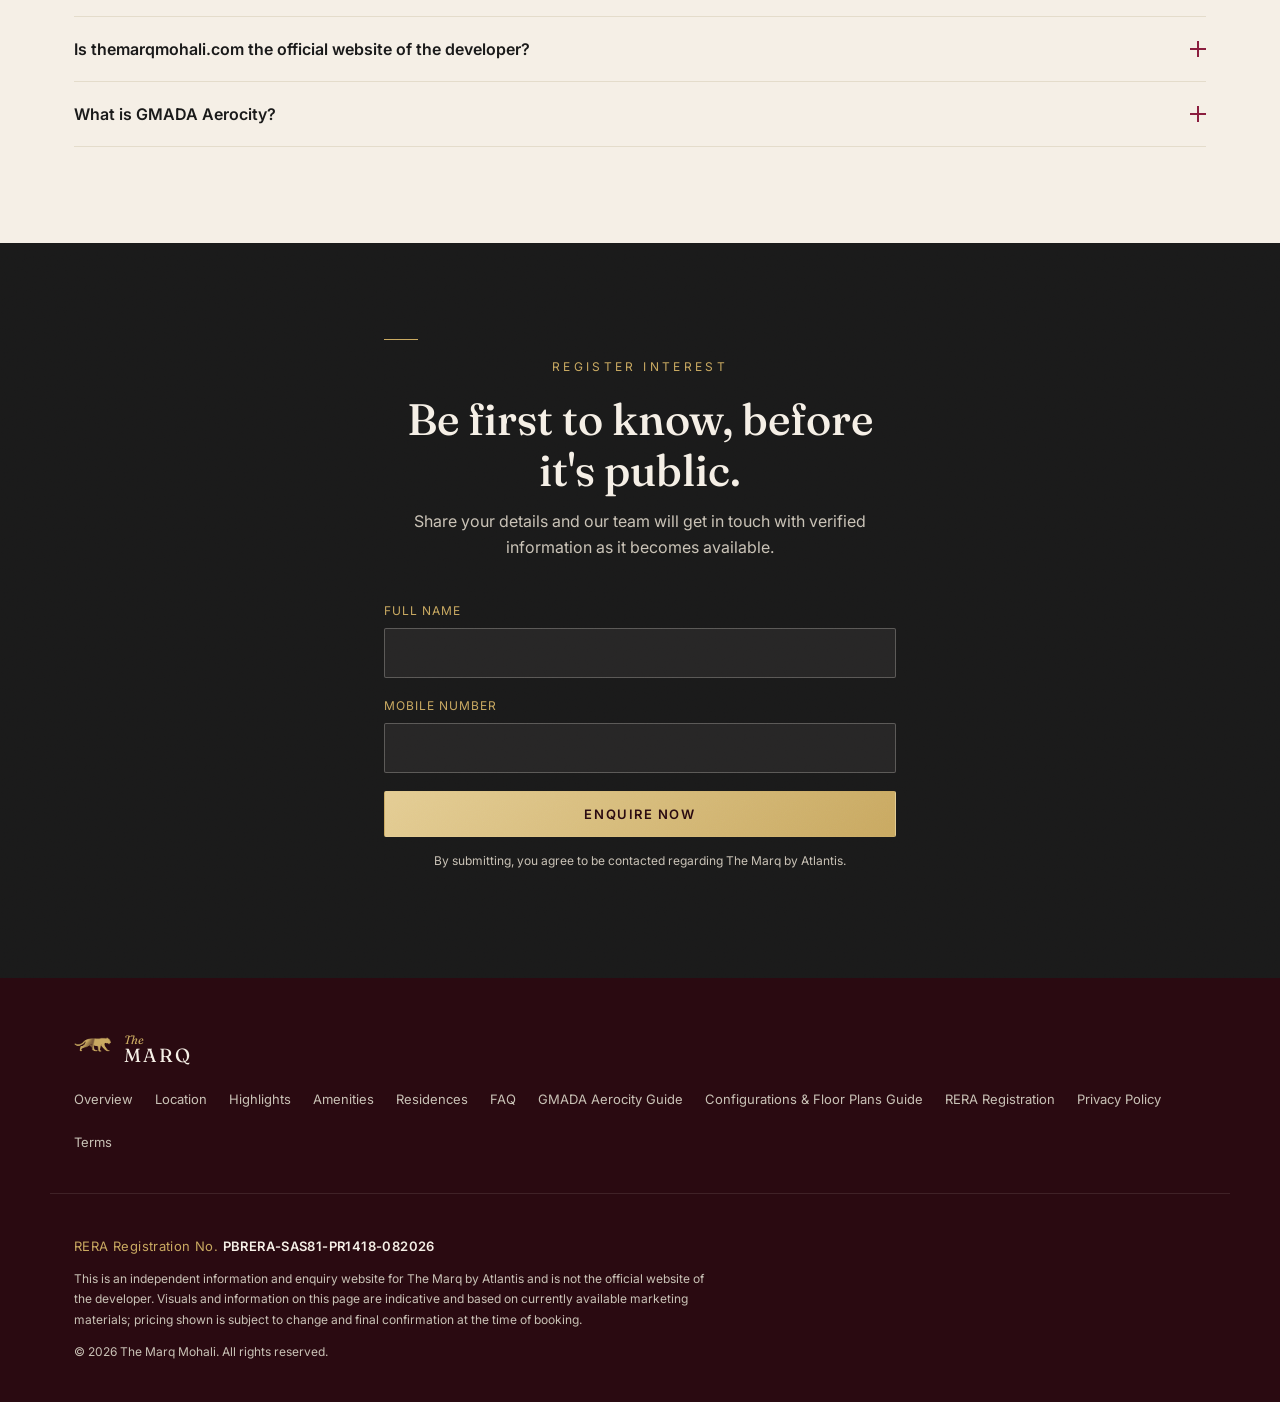
==== commit 881eefac: "Add files via upload" ====
--- a/index.html
+++ b/index.html
@@ -637,10 +637,6 @@
         <label for="brochureMobile">Mobile Number</label>
         <input type="tel" id="brochureMobile" name="mobile" required autocomplete="tel">
       </div>
-      <div class="field">
-        <label for="brochureEmail">Email <span class="optional">(optional)</span></label>
-        <input type="email" id="brochureEmail" name="email" autocomplete="email">
-      </div>
       <button type="submit" class="btn btn-gold btn-block">Request Brochure</button>
       <p class="form-note">By submitting, you agree to be contacted regarding The Marq by Atlantis.</p>
     </form>
@@ -774,10 +770,6 @@
       <div class="field">
         <label for="mainMobile">Mobile Number</label>
         <input type="tel" id="mainMobile" name="mobile" required autocomplete="tel">
-      </div>
-      <div class="field">
-        <label for="mainEmail">Email <span class="optional">(optional)</span></label>
-        <input type="email" id="mainEmail" name="email" autocomplete="email">
       </div>
       <button type="submit" class="btn btn-gold btn-block">Enquire Now</button>
       <p class="form-note">By submitting, you agree to be contacted regarding The Marq by Atlantis.</p>
@@ -843,10 +835,6 @@
           <label for="modalMobile">Mobile Number</label>
           <input type="tel" id="modalMobile" name="mobile" required autocomplete="tel" inputmode="tel" enterkeyhint="send">
         </div>
-        <div class="field">
-          <label for="modalEmail">Email <span class="optional">(optional)</span></label>
-          <input type="email" id="modalEmail" name="email" autocomplete="email">
-        </div>
         <button type="submit" class="btn btn-gold btn-block" id="modalSubmitBtn">Enquire Now</button>
       </form>
     </div>
--- a/styles.css
+++ b/styles.css
@@ -1051,3 +1051,15 @@
   .callback-fields { grid-template-columns: 1fr; }
   .callback-fields .btn { width: 100%; }
 }
+
+/* ---------- Popup form while the phone keyboard is open ---------- */
+.modal-overlay { overscroll-behavior: contain; }
+.modal-overlay.kb-open { padding: 8px 12px; }
+.modal-overlay.kb-open .modal { padding: 18px 18px 16px; animation: none; opacity: 1; transform: none; }
+.modal-overlay.kb-open .modal .eyebrow { display: none; }
+.modal-overlay.kb-open .modal h3 { font-size: 18px; margin: 0 28px 10px 0; }
+.modal-overlay.kb-open .field { margin-bottom: 10px; }
+.modal-overlay.kb-open .field label { margin-bottom: 4px; font-size: 11px; }
+.modal-overlay.kb-open .field input { padding: 10px 12px; }
+.modal-overlay.kb-open .btn-block { padding-top: 12px; padding-bottom: 12px; }
+.modal-overlay.kb-open .modal-close { top: 6px; right: 8px; }
